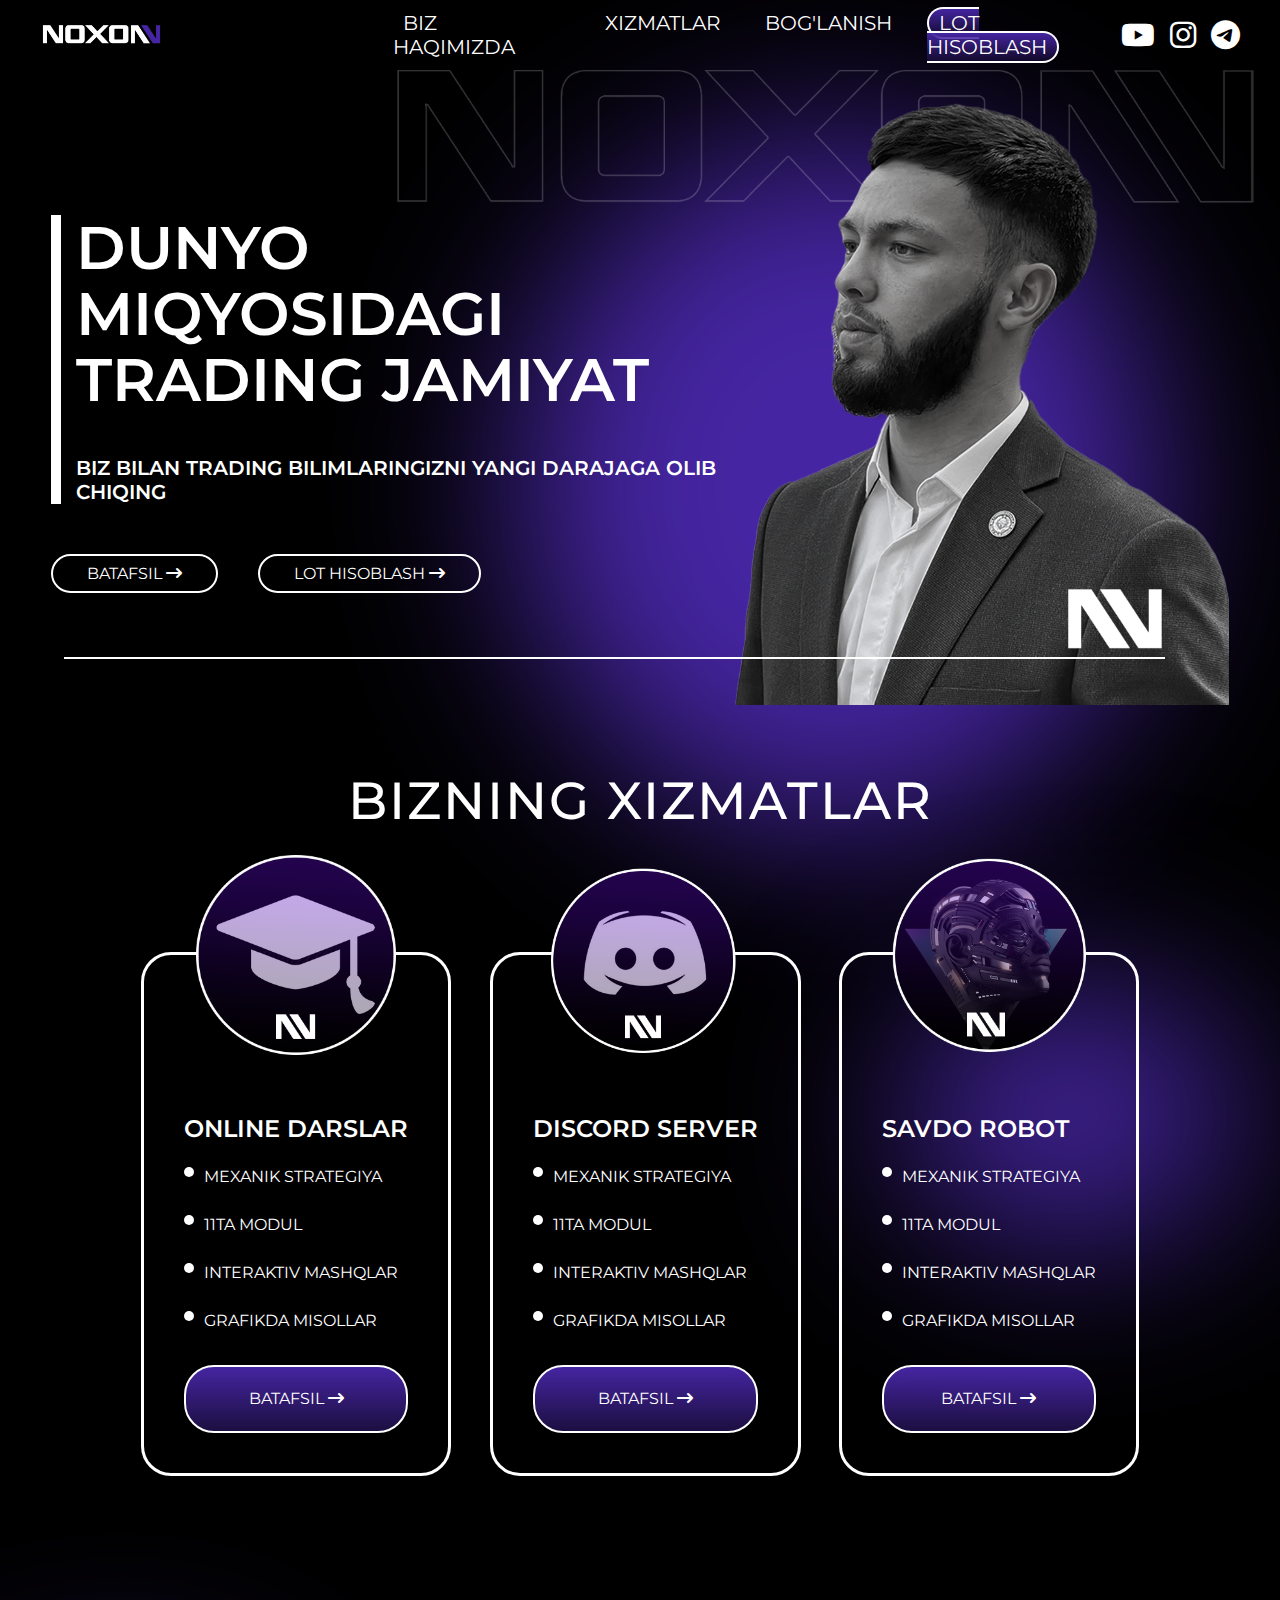
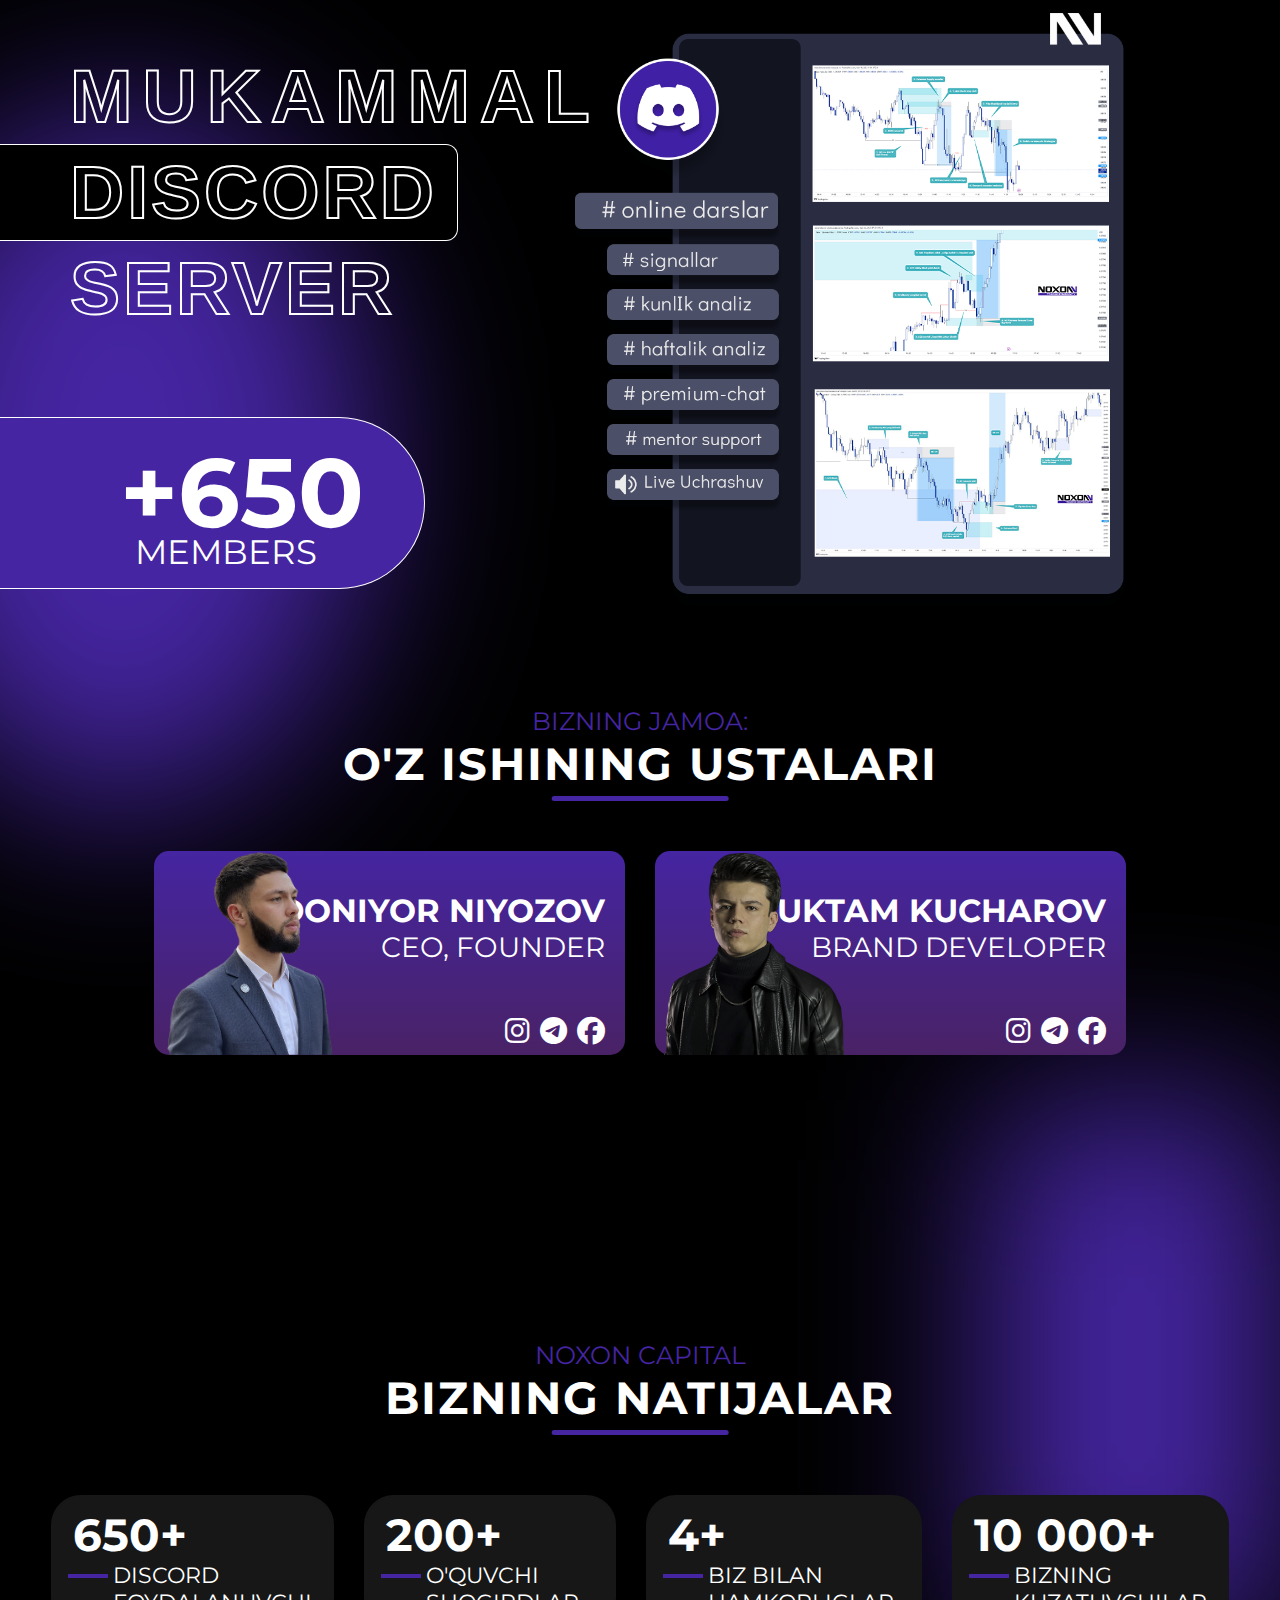
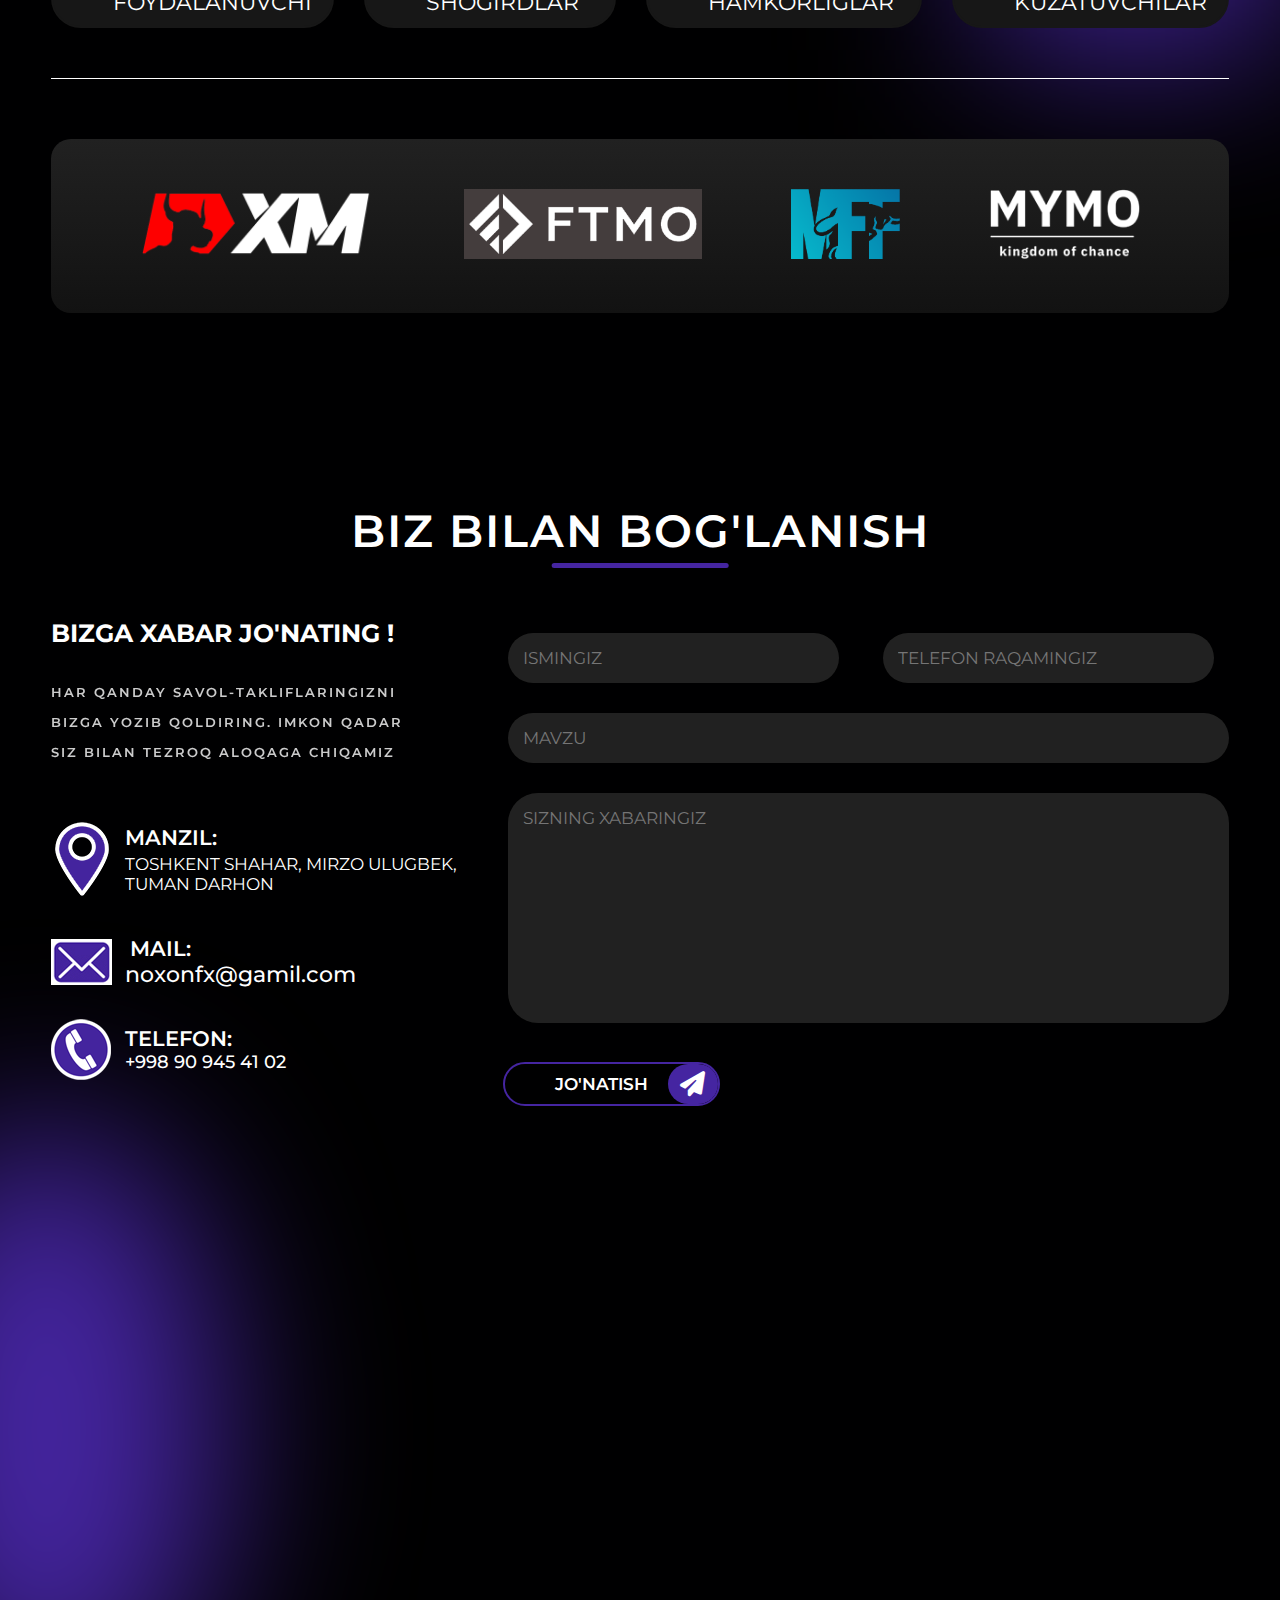
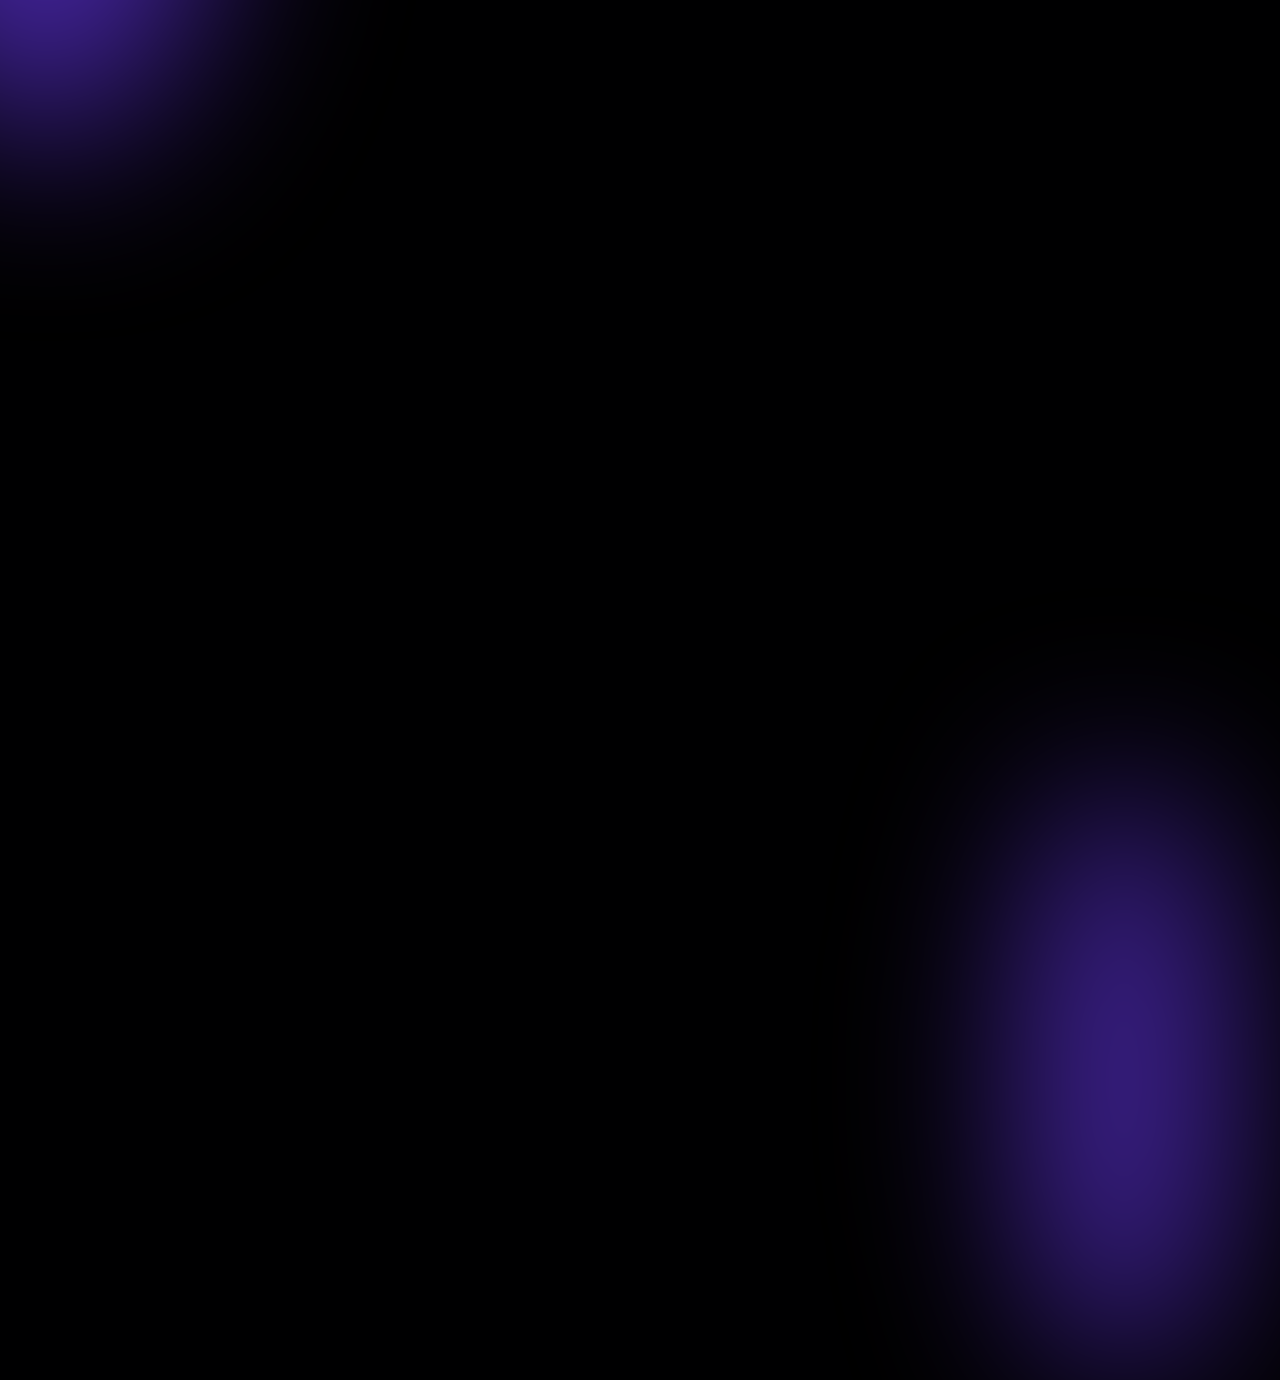
==== index.html @ 0a9064f8 "first commit" ====
<!DOCTYPE html>
<html lang="en">

<head>
   <meta charset="UTF-8">
   <meta http-equiv="X-UA-Compatible" content="IE=edge">
   <meta name="viewport" content="width=device-width, initial-scale=1.0">
   <link rel="stylesheet" href="https://cdnjs.cloudflare.com/ajax/libs/font-awesome/6.4.0/css/all.min.css">
   <title>New project</title>
   <link rel="stylesheet" href="./css/main.min.css">
</head>

<body>

   <div class="shape shape5"></div>
   <div class="shape shape6"></div>
   <div class="shape shape7"></div>
   <div class="shape shape8"></div>
   <div class="shape shape9"></div>
   <div class="shape shape10"></div>

   <header class="header">
      <a href="/pages/more.html" class="header__logo"><img src="image/logo.png" alt="logo" height="70"></a>
      <div class="flex">
         <nav class="header__navbar">
            <ul class="header__navbar-list">
               <li class="header__navbar-item">
                  <a href="./pages/discord-server.html" class="header__navbar-link">biz haqimizda</a>
               </li>
               <li class="header__navbar-item">
                  <a href="./pages/more.html" class="header__navbar-link">xizmatlar</a>
               </li>
               <li class="header__navbar-item">
                  <a href="./pages/online-darslar.html" class="header__navbar-link">bog'lanish</a>
               </li>
               <li class="header__navbar-item">
                  <a href="./pages/savdo-robot.html" class="header__navbar-link">lot hisoblash</a>
               </li>
            </ul>
         </nav>
         <ul class="header__social-list">
            <li class="header__social-item">
               <a href="https://youtube.com/@noxonfx" class="header__social-link"><i
                     class="fa-brands fa-youtube "></i></a>
            </li>
            <li class="header__social-item">
               <a href="https://instagram.com/noxonfx?igshid=MzRlODBiNWFlZA==" class="header__social-link"><i
                     class="fa-brands fa-instagram "></i></a>
            </li>
            <li class="header__social-item">
               <a href="https://t.me/noxonfx_community" class="header__social-link"><i
                     class="fa-brands fa-telegram "></i></a>
            </li>
         </ul>
         <div class="menu-btn">
            <div class="menu-btn__burger"></div>
         </div>
         <div class="fixed-navbar">
            <ul class="header__navbar-list">
               <li class="header__navbar-item">
                  <a href="#" class="header__navbar-link">biz haqimizda</a>
               </li>
               <li class="header__navbar-item">
                  <a href="#" class="header__navbar-link">xizmatlar</a>
               </li>
               <li class="header__navbar-item">
                  <a href="#" class="header__navbar-link">bog'lanish</a>
               </li>
               <li class="header__navbar-item">
                  <a href="#" class="header__navbar-link">lot hisoblash</a>
               </li>
            </ul>
            <ul class="header__social-list">
               <li class="header__social-item">
                  <a href="https://youtube.com/@noxonfx" class="header__social-link"><i
                        class="fa-brands fa-youtube"></i></a>
               </li>
               <li class="header__social-item">
                  <a href="https://instagram.com/noxonfx?igshid=MzRlODBiNWFlZA==" class="header__social-link"><i
                        class="fa-brands fa-instagram"></i></a>
               </li>
               <li class="header__social-item">
                  <a href="https://t.me/noxonfx_community" class="header__social-link"><i
                        class="fa-brands fa-telegram"></i></a>
               </li>
            </ul>
         </div>
      </div>
   </header>

   <section class="home" id="home">
      <div>
         <div class="content  ">
            <h1 class="home-heading">dunyo miqyosidagi trading jamiyat</h1>
            <br>
            <br>
            <p>biz bilan trading bilimlaringizni yangi darajaga olib chiqing</p>
         </div>
         <div class="home__link">
            <a href="pages/more.html">Batafsil <i class="fa-solid fa-arrow-right-long fa-beat"></i></a>
            <a href="pages/savdo-robot.html">Lot hisoblash <i class="fa-solid fa-arrow-right-long fa-beat"></i></a>
         </div>
      </div>
      <img class="home__outline" src="image/opp.png" alt="">
      <img src="image/bro.png" alt="">
      <img class="logo-absolute" src="image/2.png" alt="">
      <div class="line"></div>

   </section>

   <section class="services" id="services">
      <h1 class="services__title">
         bizning xizmatlar
      </h1>
      <ul class="services__list">
         <li class="services__item">
            <img src="image/shlyapa.png" alt="">
            <h2>online darslar</h2>
            <p>mexanik strategiya</p>
            <p>11ta modul</p>
            <p>interaktiv mashqlar</p>
            <p>grafikda misollar</p>
            <div class="services__link"><a href="pages/online-darslar.html">Batafsil <i
                     class="fa-solid fa-arrow-right-long fa-beat"></i></a></div>
         </li>
         <li class="services__item">
            <img src="image/discord.png" alt="">
            <h2>discord server</h2>
            <p>mexanik strategiya</p>
            <p>11ta modul</p>
            <p>interaktiv mashqlar</p>
            <p>grafikda misollar</p>
            <div class="services__link"><a href="pages/discord-server.html">Batafsil <i
                     class="fa-solid fa-arrow-right-long fa-beat"></i></a></div>
         </li>
         <li class="services__item">
            <img src="image/robo.png" alt="">
            <h2>savdo robot</h2>
            <p>mexanik strategiya</p>
            <p>11ta modul</p>
            <p>interaktiv mashqlar</p>
            <p>grafikda misollar</p>
            <div class="services__link"><a href="pages/savdo-robot.html">Batafsil <i
                     class="fa-solid fa-arrow-right-long fa-beat"></i></a></div>
         </li>
      </ul>
   </section>

   <div class="discord">
      <div class="discord__left">
         <h1 class="discord__title outline">
            mukammal
         </h1><br>
         <h1 style="letter-spacing: 3px;" class="discord__title discord__title-bg outline">
            discord
         </h1><br>
         <h1 style="letter-spacing: 3px;" class="discord__title outline">
            server
         </h1><br>
         <br>
         <br>
         <br>
         <br>
         <br>
         <br>
         <div class="discord__members">
            <h1 class="discord__members-title">+650</h1>
            <p>members</p>
         </div>
      </div>
      <div class="discord__right">
         <img src="image/obshi.png" alt="">
      </div>
   </div>

   <section class="team" id="team">
      <p class="price__subtitle team__text">bizning jamoa:</p>
      <h1 class="price__title team__center">o'z ishining ustalari</h1>
      <ul class="team__list">
         <li class="team__item">
            <img src="image/bro2.png" alt="" width="205">
            <h1>doniyor niyozov</h1>
            <h2>ceo, founder</h2>
            <div class="team__item-social" style="margin-bottom: 2px;">
               <a href="#"><i class="fa-brands fa-instagram fa-1x"></i></a>
               <a href="#"><i class="fa-brands fa-telegram fa-1x"></i></a>
               <a href="#"><i class="fa-brands fa-facebook fa-1x"></i></a>
            </div>
         </li>
         <li class="team__item">
            <img src="image/bro3.png" alt="" width="180">
            <h1>uktam kucharov</h1>
            <h2>brand developer</h2>
            <div class="team__item-social" style="margin-bottom: 2px;">
               <a href="#"><i class="fa-brands fa-instagram"></i></a>
               <a href="#"><i class="fa-brands fa-telegram"></i></a>
               <a href="#"><i class="fa-brands fa-facebook"></i></a>
            </div>
         </li>
         </div>
   </section>
   <br>
   <br>
   <br>
   <br>
   <br>
   <br>
   <br>
   <br>
   <br>
   <section class="result " id="result">
      <p class="price__subtitle team__text">noxon capital</p>
      <h1 class="price__title team__center">bizning natijalar</h1>
      <ul class="result__list border-bottom ">
         <li class="result__item">
            <h1>650+</h1>
            <p>discord foydalanuvchi</p>
         </li>
         <li class="result__item">
            <h1>200+</h1>
            <p>o'quvchi shogirdlar</p>
         </li>
         <li class="result__item">
            <h1>4+</h1>
            <p>biz bilan hamkorliglar </p>
         </li>
         <li class="result__item">
            <h1>10 000+</h1>
            <p>bizning kuzatuvchilar</p>
         </li>
      </ul>
      <ul class="hamkor__list ">
         <li class="hamkor__item">
            <img src="../image/XM-BROKER-copy.png" alt="">

         </li>
         <li class="hamkor__item">
            <img style="padding: 5px; background-color: rgb(68, 61, 61);" src="../image/fxm.png" alt="">

         </li>
         <li class="hamkor__item">
            <img src="../image/mt.png" alt="">

         </li>
         <li class="hamkor__item">
            <img src="../image/mym.png" alt="">

         </li>
      </ul>
   </section>
   <br>
   <br>
   <br>
   <br>
   <section class="connect">
      <h1 style="font-size: 45px; font-weight: 600;" class="price__title team__center">biz bilan bog'lanish</h1>
      <div class="connect__wrapper">
         <div>
            <h2>bizga xabar jo'nating !</h2>
            <p>har qanday savol-takliflaringizni bizga yozib qoldiring. imkon qadar siz bilan tezroq aloqaga chiqamiz
            </p>
            <ul class="connect__list">
               <li class="connect__item">
                  <img src="image/location.png" alt="">
                  <div>
                     <h3 style="font-weight: 600;">manzil:</h3>
                     <h4 style="font-size: 17px; font-weight: 400; line-height: 20px; margin-top: 4px;">toshkent shahar,
                        mirzo ulugbek, <br> tuman darhon</h4>
                  </div>
               </li>
               <li class="connect__item">
                  <img src="image/fax.jpg" alt="">
                  <div>
                     <h3 style="font-weight: 600; padding-left: 5px;">mail:</h3>
                     <h4 style="font-size: 22px; text-transform: lowercase;">noxonfx@gamil.com</h4>
                  </div>
               </li>
               <li class="connect__item">
                  <img src="image/fwx.png" alt="">
                  <div>
                     <h3 style="font-weight: 600;">telefon:</h3>
                     <h4 style="font-size: large;">+998 90 945 41 02</h4>
                  </div>
               </li>
            </ul>
         </div>
         <form class="connect__form">
            <input class="name" type="text" placeholder="ismingiz">
            <input class="number" type="number" placeholder="telefon raqamingiz">
            <input class="theme" type="text" placeholder="mavzu">
            <textarea class="message" cols="30" rows="10" placeholder="sizning xabaringiz"></textarea>
            <div class="home__link">
               <button>jo'natish <i class="fa-solid fa-paper-plane"></i></button>
            </div>
         </form>
      </div>
   </section>

   <script src="javascript/app.js"></script>
</body>

</html>
---- css/main.min.css ----
@import"https://fonts.googleapis.com/css2?family=Montserrat:wght@100;200;300;400;500;600;800;900&display=swap";*{font-family:"Montserrat",sans-serif;margin:0;padding:0;-webkit-box-sizing:border-box;box-sizing:border-box;outline:none;border:none;text-decoration:none;text-transform:uppercase;-webkit-transition:all .2s linear;transition:all .2s linear}html{scroll-behavior:smooth}body{background:#000001}ul{list-style:none}section{padding:2rem 4%}@media screen and (max-width: 991px){html{font-size:55%}section{padding:2rem}}@media screen and (max-width: 450px){html{font-size:50%}}.header{display:grid;grid-template-columns:1fr 2.4fr;-webkit-box-align:center;-ms-flex-align:center;align-items:center;-webkit-box-pack:justify;-ms-flex-pack:justify;justify-content:space-between;padding:0 40px}.header__logo{height:70px}.header__navbar-list{display:-webkit-box;display:-ms-flexbox;display:flex;-webkit-column-gap:25px;-moz-column-gap:25px;column-gap:25px}.header__navbar-item:last-child .header__navbar-link{border:2px solid #fff;color:#fff;border-radius:30px;background:-webkit-gradient(linear, left top, left bottom, from(#4525a1), color-stop(transparent), color-stop(transparent), color-stop(transparent), to(transparent));background:linear-gradient(to bottom, #4525a1, transparent, transparent, transparent, transparent);background-size:auto 500%}.header__navbar-item:last-child .header__navbar-link:hover{background-position:right center}.header__navbar-link{color:#fff;font-size:20px;padding:2px 10px}.header__navbar-link:hover{color:#4525a1}.header__social-list{display:-webkit-box;display:-ms-flexbox;display:flex;gap:15px}.header__social-link{color:#fff;font-size:30px}.header__social-link:hover{color:#4525a1}.border-bottom{border-bottom:1px solid #fff}.menu-btn{position:fixed;right:5%;background:rgba(0,0,0,0);border-radius:6px;display:none;-webkit-box-pack:center;-ms-flex-pack:center;justify-content:center;-webkit-box-align:center;-ms-flex-align:center;align-items:center;cursor:pointer;-webkit-transition:all .5s ease-in-out;transition:all .5s ease-in-out;z-index:201;width:50px;height:50px}.menu-btn__burger{width:30px;height:4px;background:#fff;border-radius:5px;-webkit-box-shadow:0 2px 5px rgba(255,101,47,.2);box-shadow:0 2px 5px rgba(255,101,47,.2);-webkit-transition:all .5s ease-in-out;transition:all .5s ease-in-out}.menu-btn__burger::before,.menu-btn__burger::after{content:"";position:absolute;width:30px;height:4px;background:#fff;border-radius:5px;-webkit-box-shadow:0 2px 5px rgba(255,101,47,.2);box-shadow:0 2px 5px rgba(255,101,47,.2);-webkit-transition:all .5s ease-in-out;transition:all .5s ease-in-out}.menu-btn__burger::before{-webkit-transform:translateY(-10px);transform:translateY(-10px)}.menu-btn__burger::after{-webkit-transform:translateY(10px);transform:translateY(10px)}.menu-btn.open .menu-btn__burger{-webkit-transform:translateX(-50px);transform:translateX(-50px);background:rgba(0,0,0,0);-webkit-box-shadow:none;box-shadow:none}.menu-btn.open .menu-btn__burger::before{-webkit-transform:rotate(45deg) translate(35px, -35px);transform:rotate(45deg) translate(35px, -35px)}.menu-btn.open .menu-btn__burger::after{-webkit-transform:rotate(-45deg) translate(35px, 35px);transform:rotate(-45deg) translate(35px, 35px)}.fixed-navbar{position:fixed;left:100%;top:0;width:100%;height:100%;background:rgba(0,0,0,.8470588235);z-index:200;display:none;-webkit-box-align:center;-ms-flex-align:center;align-items:center;-webkit-box-pack:center;-ms-flex-pack:center;justify-content:center;-webkit-box-orient:vertical;-webkit-box-direction:normal;-ms-flex-direction:column;flex-direction:column;gap:20px}.fixed-navbar .header__navbar-list{-webkit-box-orient:vertical;-webkit-box-direction:normal;-ms-flex-direction:column;flex-direction:column;-webkit-box-align:center;-ms-flex-align:center;align-items:center;gap:20px}.left-0{left:0 !important}.left-5{right:85% !important}@media screen and (max-width: 991px){.header{padding:0 20px}.header__navbar,.header__social-list{display:none}.menu-btn{display:-webkit-box;display:-ms-flexbox;display:flex}.fixed-navbar{display:-webkit-box;display:-ms-flexbox;display:flex}.fixed-navbar .header-navbar,.fixed-navbar .header__social-list{display:-webkit-box;display:-ms-flexbox;display:flex}}.container{width:100%;margin-left:auto;margin-right:auto;padding-left:40px;padding-right:40px}@media screen and (max-width: 450px){.container{width:600px}}@media screen and (max-width: 768px){.container{width:700px}}@media screen and (max-width: 991px){.container{width:900px}}@media screen and (max-width: 1100px){.container{width:1100px}}.logo-absolute{position:absolute;width:100px !important;top:75%;right:9%}.line{position:absolute;width:86%;height:2px;top:88%;left:5%;right:5%;background:#fff}@media screen and (max-width: 768px){.logo-absolute{width:100px !important;top:70%}}.flex{display:-webkit-box;display:-ms-flexbox;display:flex;-webkit-box-align:center;-ms-flex-align:center;align-items:center;-webkit-box-pack:justify;-ms-flex-pack:justify;justify-content:space-between;gap:10px}.home{display:-webkit-box;display:-ms-flexbox;display:flex;gap:10px;-webkit-box-align:center;-ms-flex-align:center;align-items:center;position:relative}.home__outline{position:absolute;right:2%;top:0;width:67% !important;z-index:-1}.home__link{margin-top:50px;display:-webkit-box;display:-ms-flexbox;display:flex;gap:40px}.home__link a,.home__link button{padding:8px 34px;border:2px solid #fff;color:#fff;border-radius:30px;background:-webkit-gradient(linear, left top, left bottom, from(transparent), color-stop(transparent), color-stop(transparent), color-stop(#4525a1), color-stop(transparent), to(transparent));background:linear-gradient(to bottom, transparent, transparent, transparent, #4525a1, transparent, transparent);background-size:auto 500%;cursor:pointer}.home__link a:hover,.home__link button:hover{background-color:#4525a1}.home .content{position:relative;margin-left:25px}.home .content h1{font-size:60px;font-weight:600;line-height:1.1;color:#fff}.home .content p{font-size:20px;font-weight:600;color:#fff;margin-top:5px}.home .content::after{content:"";position:absolute;top:0;left:-25px;height:100%;width:10px;background:#fff;border-radius:0}.home__info{display:-webkit-box;display:-ms-flexbox;display:flex;-webkit-box-pack:justify;-ms-flex-pack:justify;justify-content:space-between;margin-top:40px}.home__info-box{width:30%;padding:15px;border:3px solid #4525a1;border-radius:17px}.home__info-box h1{color:#fff;font-size:24px}.home__info-box p{color:#fff;font-size:16px;margin-left:20px;position:relative}.home__info-box p::before{content:"";position:absolute;top:10px;left:-22px;height:2px;width:20px;background:#4525a1}.home>img{width:42%}.home__bg{position:absolute;top:0%;left:34%;right:-10%;height:100%;width:66% !important;z-index:-1}.home__more{height:calc(100vh - 75.8px)}.home__more .content{width:65%;padding-left:18px;margin-top:65px}.home__more .content h1{font-size:58px}.home__more .content p{font-size:32px;line-height:30px}.home__flex{display:grid;grid-template-columns:2fr 1.3fr;width:100%}.home__flex div .content h1{font-size:50px;letter-spacing:3px}.home__flex div .content p{width:70%}.home__flex div .home__info{width:75%}.home__flex div .home__info .home__info-box h1{font-size:30px}.home__flex div .home__info .home__info-box p{font-weight:600}.home__flex img{width:100%}.online_info{display:grid;grid-template-columns:1fr 1.2fr;-webkit-box-align:center;-ms-flex-align:center;align-items:center;gap:150px;width:90%;margin:0 auto}.online_info img{width:65%}.online_info .info__content{padding:30px 15px 60px 15px;width:55%}.online_info .info__content h1{color:#fff}.online_info .info__content h1 span{color:#4525a1}.online_info .info__content h2{color:#fff;font-size:18px;margin-top:15px}.online_info .info__content p{font-size:18px;line-height:1.5;word-spacing:4px;color:rgba(255,255,255,.7176470588)}.home-online{display:grid;grid-template-columns:1.2fr 1fr}.home-online div .content{padding-left:20px}.home-online div .content h1{font-size:52px}.home-online img{width:100%;position:relative;top:9%;right:4.5%;margin-top:-30px}.info-content{display:grid;grid-template-columns:1fr 1fr;-webkit-box-align:center;-ms-flex-align:center;align-items:center;width:90%;margin:0 auto}.info-content .info__content{width:100%;padding:28px 15px 55px 15px}.info-content .info__content h2{color:#fff;margin-top:20px;font-size:18px;font-weight:500}.info-content .info__content p{font-size:20px;line-height:1.5;word-spacing:3px;color:rgba(255,255,255,.4235294118)}.info{display:-webkit-box;display:-ms-flexbox;display:flex;-webkit-box-align:center;-ms-flex-align:center;align-items:center;gap:60px}.info>img{width:35%}.info__content{margin-top:20px;padding:30px;border-radius:12px;border:2px solid #4525a1;background:#121212}.info__content h1{font-size:40px;color:#fff}.info__content h1 span{color:#4525a1}.info__content p{margin-top:20px;font-size:18px;font-weight:500;color:#fff}.price__subtitle{color:#4525a1;font-size:16px;text-align:center}.price .price__center{font-size:50px;padding-bottom:10px;font-weight:normal}.price .price__center::before{content:"";position:absolute;bottom:0px;left:50%;height:3px;width:10%;background:#4525a1;-webkit-transform:translateX(-50%);transform:translateX(-50%);border-radius:0px}.price .price__text{font-size:19px;color:#fff}.price__title{color:#fff;font-size:36px;text-align:center;letter-spacing:5px;position:relative}.price__title::before{content:"";position:absolute;bottom:0px;left:50%;height:5px;width:15%;background:#4525a1;-webkit-transform:translateX(-50%);transform:translateX(-50%);border-radius:10px}.price__list{width:60%;margin:0 auto;display:-webkit-box;display:-ms-flexbox;display:flex;-webkit-box-pack:justify;-ms-flex-pack:justify;justify-content:space-between;-webkit-box-align:center;-ms-flex-align:center;align-items:center;margin-top:80px}.price__item{width:30%;padding:10px 0 30px 0;border:4px solid #fff;background:#fff;border-radius:35px;text-align:center}.price__item:hover{background:#4525a1;color:#fff}.price__item:hover a{color:#181a1a;background:#fff}.price__item h3{font-size:26px}.price__item p{font-size:15px;margin-top:-5px}.price__item h1{font-size:62px;margin-top:20px;margin-bottom:35px}.price__item h4{font-size:12px;font-weight:500}.price__item a{color:#fff;margin-top:10px;display:inline-block;font-weight:700;padding:12px 24px;border-radius:30px;background:#4525a1}.price__item a:hover{-webkit-transform:scale(1.05);transform:scale(1.05)}.shape{position:absolute;width:350px;height:250px;background:#4525a1;border-radius:50%;-webkit-filter:blur(90px);filter:blur(90px);z-index:-10}.shape1{top:0}.shape2{top:100%;right:0}.shape3{top:200%;left:0}.shape4{top:240%;left:50%}.shape5{top:15%;left:40%;width:650px;height:700px}.shape6{top:110%;left:70%}.shape7{top:190%;left:-10%;width:500px;height:700px}.shape8{top:300%;left:77%;width:300px;height:550px;border-radius:0}.shape9{top:480%;left:-10%;width:350px;height:620px}.shape10{top:620%;left:80%;width:200px;height:600px;border:none}.services{color:#fff}.services__title{text-align:center;color:#fff;font-size:52px;letter-spacing:2px;font-weight:500;margin-bottom:20px}.services__list{display:-webkit-box;display:-ms-flexbox;display:flex;-webkit-box-pack:justify;-ms-flex-pack:justify;justify-content:space-between;padding:0px 90px}.services__item{position:relative;border:3px solid #fff;border-radius:30px;padding:150px 40px 40px;margin-top:100px;line-height:48px;margin-bottom:25px}.services__item h2{font-size:24px;font-weight:600}.services__item p{font-size:16px;margin-left:20px;position:relative}.services__item p::before{content:"";position:absolute;left:-20px;top:14px;width:10px;height:10px;border-radius:50%;background:#fff}.services__item>img{position:absolute;top:-100px;left:50%;-webkit-transform:translateX(-50%);transform:translateX(-50%);width:200px}.services__link{margin-top:20px}.services__link a{display:inline-block;width:100%;text-align:center;padding:8px 34px;border:2px solid #fff;color:#fff;border-radius:30px;background:-webkit-gradient(linear, left top, left bottom, from(#4525a1), color-stop(transparent), color-stop(transparent), to(transparent));background:linear-gradient(to bottom, #4525a1, transparent, transparent, transparent);background-size:auto 500%}.services__link a:hover{background-position:center right}.discord{display:-webkit-box;display:-ms-flexbox;display:flex;-webkit-box-pack:justify;-ms-flex-pack:justify;justify-content:space-between;margin-top:80px;-webkit-box-align:center;-ms-flex-align:center;align-items:center}.discord__title{padding:0 20px 0 70px;font-size:75px;font-weight:600;letter-spacing:10px;line-height:95px;display:inline-block;font-family:Verdana,Geneva,Tahoma,sans-serif}.discord__title-bg{background:#000;border:1px solid #fff;border-left:0;border-radius:12px;border-top-left-radius:0;border-bottom-left-radius:0}.discord__members{padding:15px 60px 15px 120px;color:#fff;background:#4525a1;display:inline-block;border-radius:90px;border-top-left-radius:0;border-bottom-left-radius:0;border:1px solid #fff;border-left:0;margin-top:-33px}.discord__members-title{font-size:97px}.discord__members p{font-size:34px;margin-top:-20px;padding-left:15px}.discord__right{margin-left:-50px}.discord__right img{width:80%;height:100%}.team__text{font-size:25px}.team__center{font-size:45px;letter-spacing:2px;padding-bottom:10px}.team{margin-top:50px;color:#fff}.team__list{display:-webkit-box;display:-ms-flexbox;display:flex;-webkit-box-pack:center;-ms-flex-pack:center;justify-content:center;margin-top:50px;gap:30px}.team__item{position:relative;width:40%;border-radius:15px;text-align:right;background:-webkit-gradient(linear, left top, left bottom, from(#4525a1), to(#492266));background:linear-gradient(to bottom, #4525a1, #492266)}.team__item img{position:absolute;bottom:0;left:2%}.team__item h1{font-size:32px;margin:40px 20px 0}.team__item h2{font-size:28px;font-weight:400;margin:0 20px 50px}.team__item-social{display:-webkit-box;display:-ms-flexbox;display:flex;gap:10px;-webkit-box-pack:end;-ms-flex-pack:end;justify-content:flex-end;margin-right:20px}.team__item-social a{color:#fff;font-size:28px;padding-bottom:5px}.result{margin-top:50px}.result__list{display:-webkit-box;display:-ms-flexbox;display:flex;-webkit-box-pack:justify;-ms-flex-pack:justify;justify-content:space-between;gap:30px;color:#fff;margin-top:60px;padding-bottom:50px}.result__item{padding:10px 20px;background:#171717;border-radius:30px;border:2px solid #171717}.result__item h1{font-size:45px}.result__item p{font-size:22px;margin-left:40px;position:relative}.result__item p::before{content:"";position:absolute;left:-45px;top:12px;width:40px;height:4px;background:#4525a1}.result__item:hover{background:rgba(0,0,0,0);border:2px solid #4525a1}.connect{margin-top:50px;color:#fff}.connect__wrapper{display:grid;grid-template-columns:1.2fr 2fr;margin-top:50px}.connect__wrapper>div h2{font-size:25px;font-weight:700}.connect__wrapper>div p{width:80%;font-size:12.5px;letter-spacing:2px;line-height:30px;font-weight:600;opacity:.8;margin-top:30px}.connect__list{margin-top:50px}.connect__item{display:grid;margin-bottom:20px;grid-template-columns:.2fr 1fr;-webkit-box-align:center;-ms-flex-align:center;align-items:center;grid-template-rows:repeat(3, 0.1fr)}.connect__item h3{font-size:21px;font-weight:700}.connect__item h4{font-size:18px;font-weight:500}.connect__form{text-align:justify}.connect__form input,.connect__form textarea{background:#212121;padding:15px;margin:15px;border-radius:30px;resize:none;color:#fff;font-size:17px}.connect__form input:focus,.connect__form textarea:focus{background:rgba(122,122,122,.5529411765);color:#fff}.connect__form .name,.connect__form .number{width:45%}.connect__form .theme,.connect__form .message{width:98%}.connect__form .home__link{margin-top:20px;margin-left:10px}.connect__form .home__link button{border:2px solid #4525a1;position:relative;padding:10px 70px 10px 50px;font-size:17px;font-weight:600}.connect__form .home__link button i{font-size:25px;position:absolute;right:0px;top:0;background:#4525a1;width:50px;height:100%;border-radius:30px;display:-webkit-box;display:-ms-flexbox;display:flex;-webkit-box-pack:center;-ms-flex-pack:center;justify-content:center;-webkit-box-align:center;-ms-flex-align:center;align-items:center}.who{margin-top:10px;display:grid;grid-template-columns:1fr 1.3fr;-webkit-box-align:center;-ms-flex-align:center;align-items:center;gap:20px}.who>img{width:100%}.who__content{color:#fff;margin-top:-70px}.who__content h2{font-size:30px;width:10%;line-height:30px;padding-left:40px;padding-bottom:40px}.who__content .p{text-transform:none;font-size:28px;padding-bottom:30px;font-weight:600;line-height:35px}.who__content .p span{text-transform:none;font-size:25px;line-height:30px;word-spacing:12px;color:rgba(255,255,255,.9176470588)}.who__content::before{content:"";position:absolute;left:50%;height:4px;width:11%;top:117%;left:53%;background:#4525a1;-webkit-transform:translateX(-50%);transform:translateX(-50%);border-radius:0}.who__paragraph{color:#fff;font-weight:400;margin-left:40px;position:relative;line-height:1.5;font-size:31px;text-transform:none}.who__paragraph span{width:100%;text-transform:none}.who__paragraph::before{content:"";position:absolute;left:-30px;top:0;height:100%;width:5px;background:#fff;border-radius:15px}.bro__item{height:300px;width:100%;border:2px solid #fff;border-radius:15px;display:-webkit-box;display:-ms-flexbox;display:flex;position:relative;margin-top:150px;padding:20px}.bro__item img{position:absolute;height:120%;bottom:0}.bro__item p{width:100%;color:#fff;margin-left:330px;font-size:22px;line-height:1.3;word-spacing:10px;letter-spacing:1.5px;margin-top:25px;font-weight:500;text-transform:none}.bro__item p span{text-transform:none;width:100%}.bro__item h4{color:#fff;font-size:24px;position:absolute;left:2%;bottom:-28%;font-weight:400;bottom:-23%}.bro__item h4 span{font-weight:700;font-size:28px}.bro__item:last-child p{margin-left:0;margin-right:330px}.bro__item:last-child img{right:2%}.bro__item:last-child h4{left:73%}.bro__item:last-child h4 span{font-size:30px}.community{margin-bottom:60px}.community__list{display:grid;grid-template-columns:1fr 1fr 1fr}.community__list:nth-child(1){background-image:url("../image/footo-2.png");background-position:center;background-repeat:no-repeat;background-size:cover;width:100%;z-index:8}.community .community__p{color:#fff;line-height:30px;font-size:16px;word-spacing:4px;letter-spacing:3px;width:100%;font-weight:600;margin:0 auto}.community__item{width:33%;position:relative;left:-15%}.community__item h1{position:relative;right:-88%;font-size:20px;font-weight:600;line-height:25px;color:#fff}.community__item img{position:relative;width:100%;left:45%;right:5%;top:51%}.community__item p{line-height:23px;word-spacing:4px;width:52%;color:#fff;margin-left:356px;margin-top:10px;position:relative;padding-left:5px;font-size:15px}.community__item p::before{content:"";position:absolute;left:-4%;top:0;height:100%;width:3px;background:#4525a1}.hamkor{margin-top:60px}.hamkor__list{margin-top:60px;display:-webkit-box;display:-ms-flexbox;display:flex;-webkit-box-pack:space-evenly;-ms-flex-pack:space-evenly;justify-content:space-evenly;padding:50px 0;border-radius:20px;background:-webkit-gradient(linear, left bottom, left top, from(#121212), to(#212121));background:linear-gradient(to top, #121212, #212121)}.hamkor__item img{height:70px}@media screen and (max-width: 991px){.home{-webkit-box-orient:vertical;-webkit-box-direction:normal;-ms-flex-direction:column;flex-direction:column}.home>img{width:60%}.home__link a{font-size:16px;padding:6px 18px}.home__outline{display:none}.home__bg{position:absolute;right:0%;top:0%;height:100%;left:0;width:100% !important;z-index:-1}.home__more{height:calc(100vh - 70.8px)}.home__more .content{width:90%;margin-top:50px}.info{-webkit-box-orient:vertical;-webkit-box-direction:reverse;-ms-flex-direction:column-reverse;flex-direction:column-reverse;-webkit-box-align:center;-ms-flex-align:center;align-items:center}.info>img{width:70%}.price__title::before{width:50%}.price__list{display:-webkit-box;display:-ms-flexbox;display:flex;-webkit-box-orient:vertical;-webkit-box-direction:normal;-ms-flex-direction:column;flex-direction:column;gap:30px}.price__item{width:90%}.price__item a{font-size:14px}.shape{width:250px;height:250px}.services__list{-ms-flex-wrap:wrap;flex-wrap:wrap;-webkit-box-pack:center;-ms-flex-pack:center;justify-content:center}.services__link a{font-size:15px}.discord{-webkit-box-orient:vertical;-webkit-box-direction:normal;-ms-flex-direction:column;flex-direction:column}.discord__title{font-size:50px}.discord__right{text-align:center}.discord__right img{width:80%;margin-top:40px}.discord__members{padding:20px 40px 20px 100px}.discord__members-title{font-size:30px}.team__list{-webkit-box-orient:vertical;-webkit-box-direction:normal;-ms-flex-direction:column;flex-direction:column}.team__item{width:100%}.result__list{-webkit-box-orient:vertical;-webkit-box-direction:normal;-ms-flex-direction:column;flex-direction:column}.connect__wrapper{grid-template-columns:1fr}.connect__form input,.connect__form textarea{width:100% !important;padding:10px;margin:10px 0px}.connect__form .home__link{margin-top:20px;margin-left:10px}.connect__form .home__link a{border:2px solid #4525a1;position:relative;padding-right:60px}.connect__form .home__link a i{position:absolute;right:0px;top:0;background:#4525a1;width:40px;height:100%;border-radius:30px;display:-webkit-box;display:-ms-flexbox;display:flex;-webkit-box-pack:center;-ms-flex-pack:center;justify-content:center;-webkit-box-align:center;-ms-flex-align:center;align-items:center}.who{-webkit-box-orient:vertical;-webkit-box-direction:normal;-ms-flex-direction:column;flex-direction:column}.who>img{width:100%}.who__content h2{font-size:23px}.who__content p{font-size:15px}.who__paragraph{font-size:15px}.bro__item{height:650px}.bro__item img{position:absolute;height:auto;width:90%;bottom:0}.bro__item p{color:#fff;margin-left:0px;font-size:15px}.bro__item h4{left:10%;bottom:-12%}.bro__item:last-child p{margin-left:0;margin-right:0px}.bro__item:last-child img{right:5%}.bro__item:last-child h4{left:10%}.community{margin-top:70px}.community__list{-webkit-box-orient:vertical;-webkit-box-direction:normal;-ms-flex-direction:column;flex-direction:column;gap:90px}.community__item{width:95%;padding:0}.community__item h1{font-size:21px;margin-top:10px;margin-right:10px}.community__item p{margin-left:130px;margin-top:20px;position:relative;font-size:15px}.hamkor__list{-webkit-box-orient:vertical;-webkit-box-direction:normal;-ms-flex-direction:column;flex-direction:column;-webkit-box-align:center;-ms-flex-align:center;align-items:center;gap:40px}}@media screen and (max-width: 768px){.home .content h1{font-size:34px}.home .content p{font-size:16px}.home__info{-webkit-box-orient:vertical;-webkit-box-direction:normal;-ms-flex-direction:column;flex-direction:column;gap:20px}.home__info-box{width:100%}.home>img{width:100%}.home__link a{font-size:13px}.info>img{width:100%}.shape{width:100px;height:100px}.services__list{padding:20px}.services__link a{font-size:13 px}.discord__title{font-size:30px}.team__item img{width:150px}.team__item h1{font-size:20px;margin:10px 20px}.team__item h2{font-size:16px;margin:0px 20px 20px}.team__item-social a{font-size:16px}.result__list{grid-template-columns:1fr}}.outline{color:#fff;text-shadow:-1px -1px 0 #fff,1px -1px 0 #fff,-1px 1px 0 #fff,1px 1px 0 #fff}@supports(text-stroke: 2px white) or (-webkit-text-stroke: 2px white){.outline{color:rgba(0,0,0,0);-webkit-text-stroke:2px #fff;-webkit-text-stroke:2px #fff;text-shadow:none}}/*# sourceMappingURL=main.min.css.map */
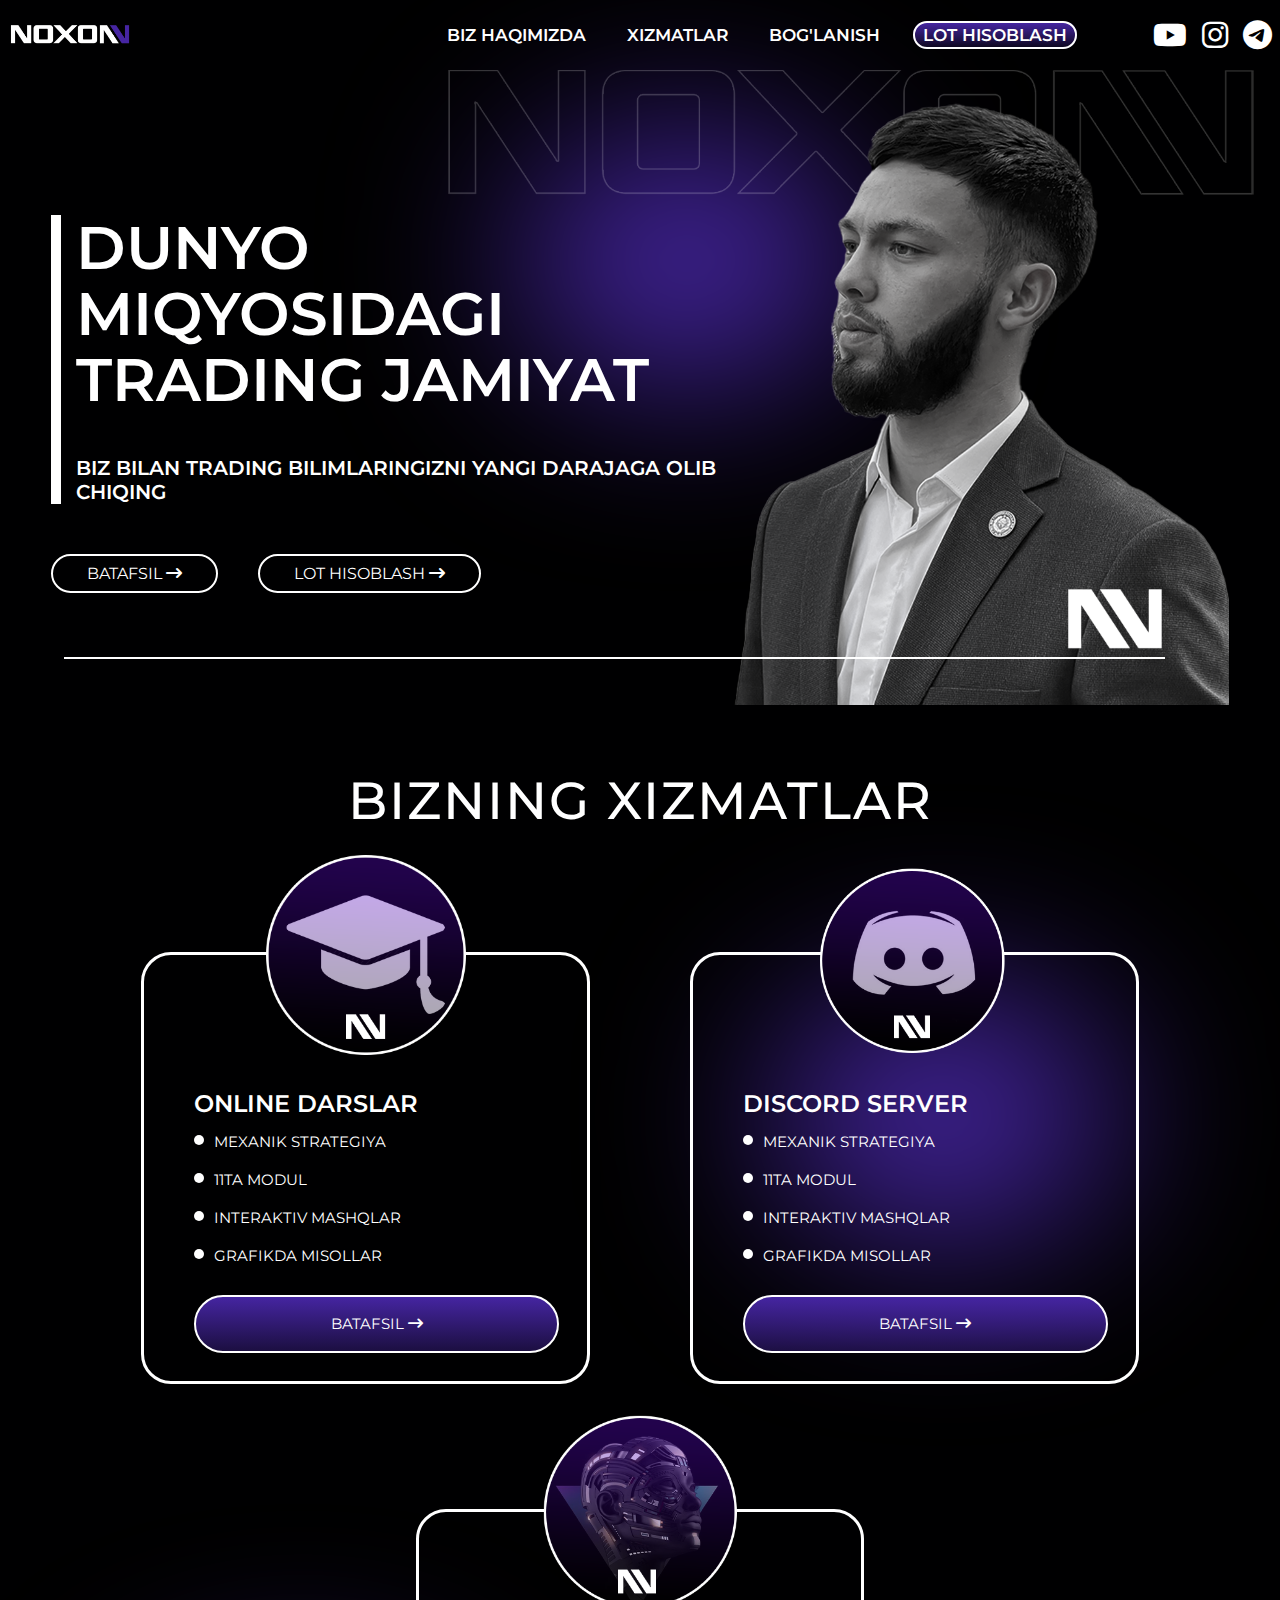
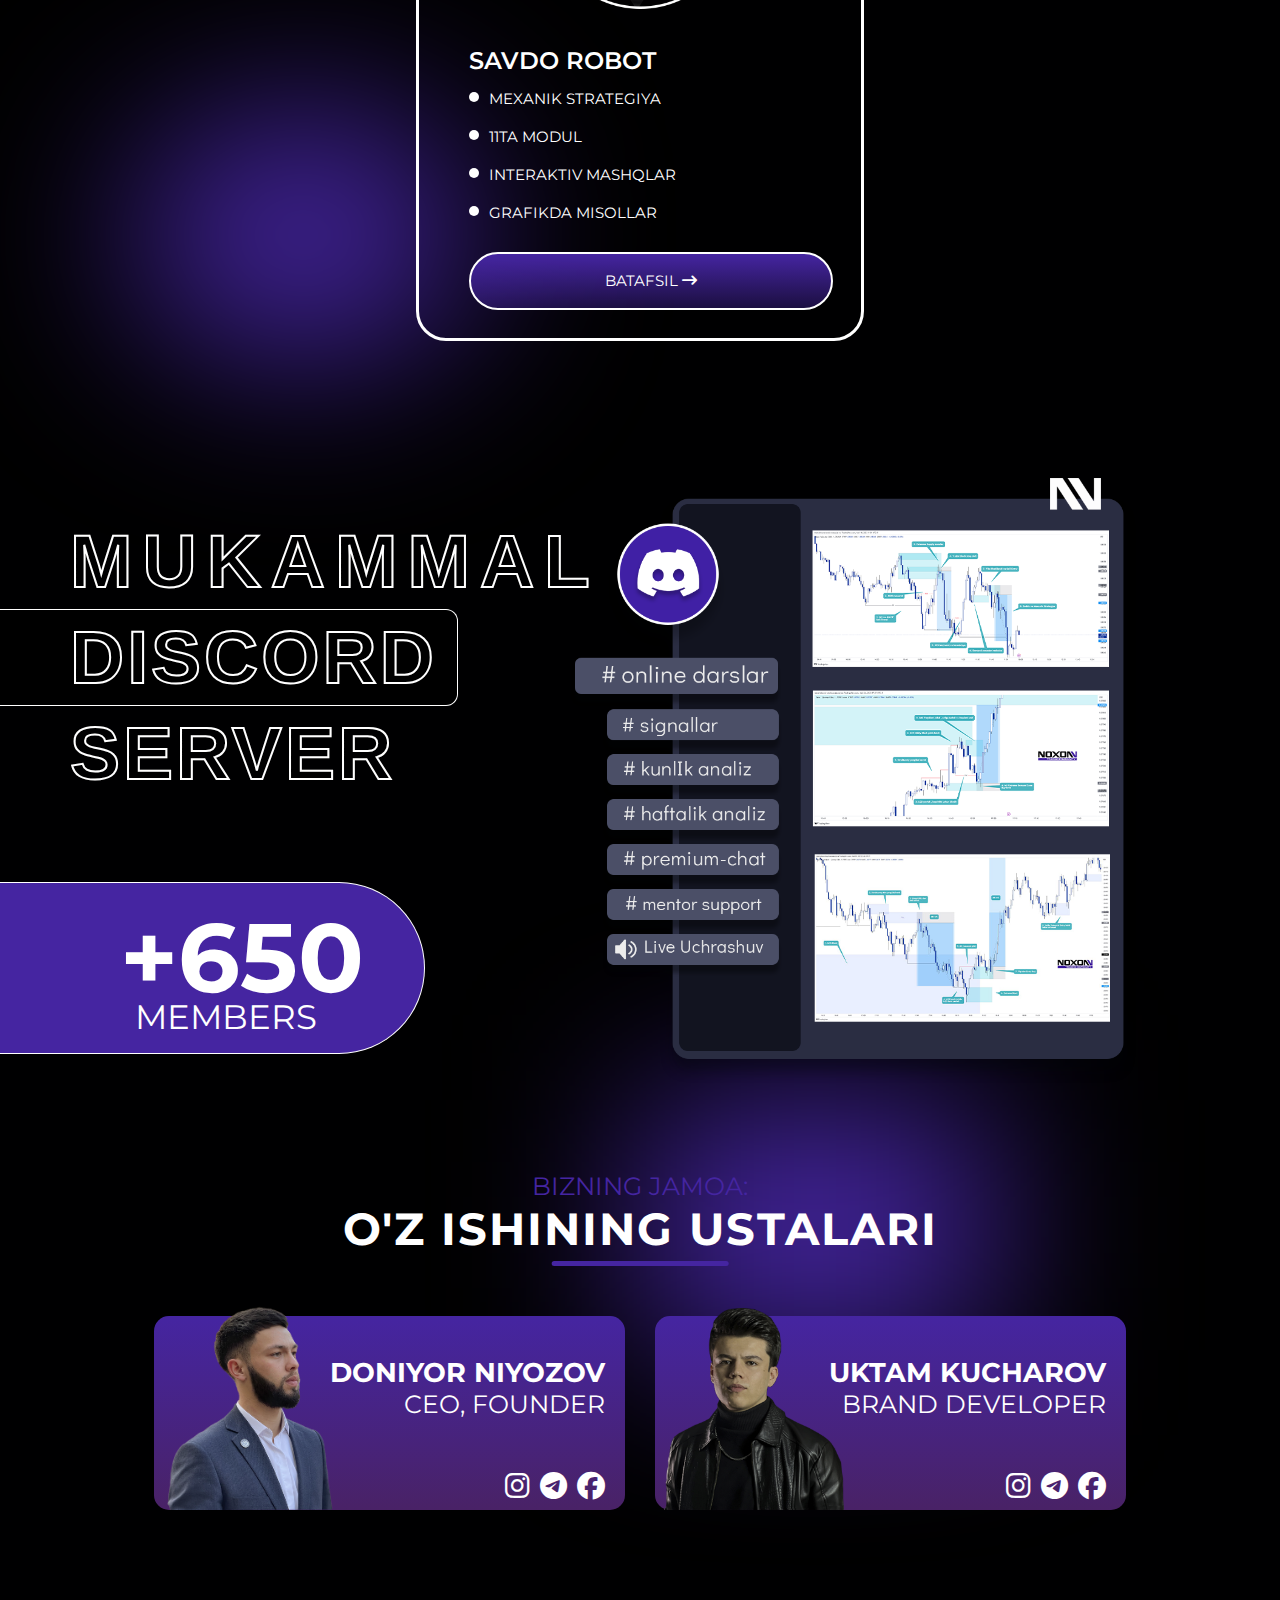
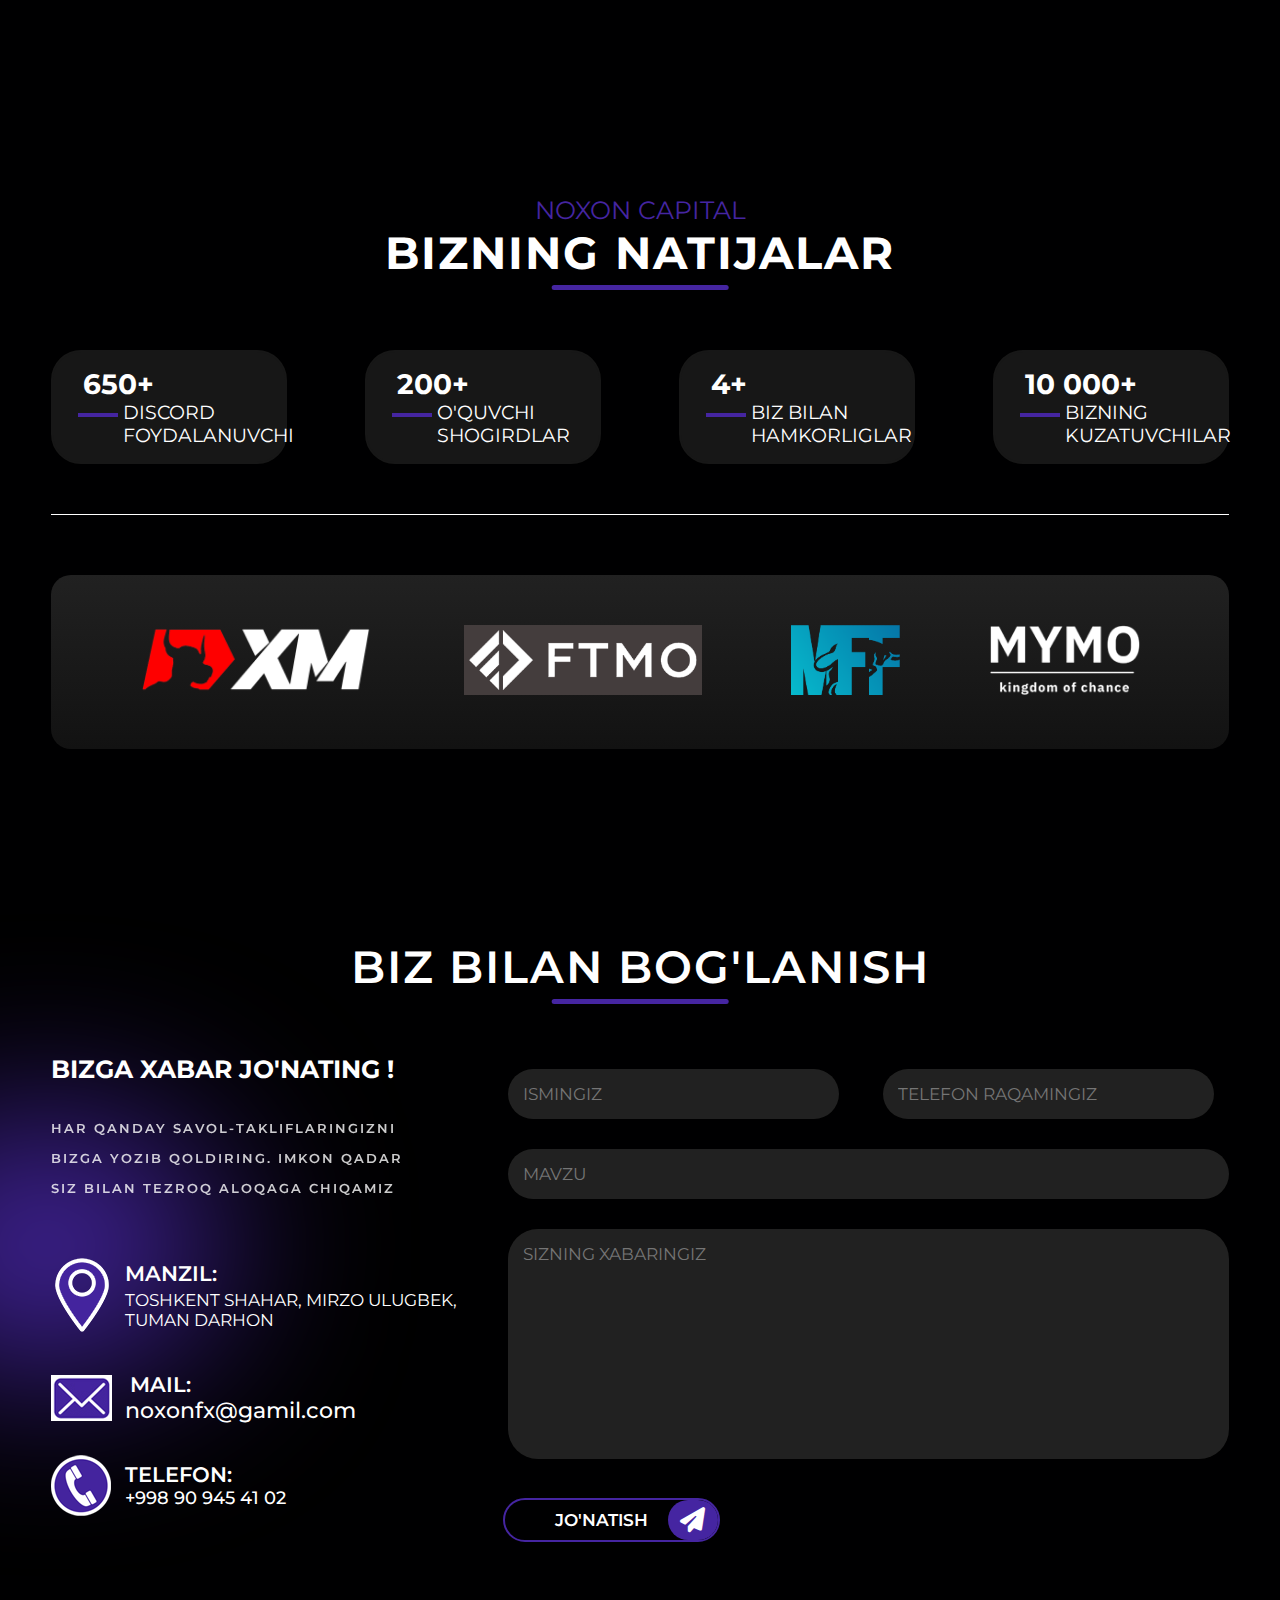
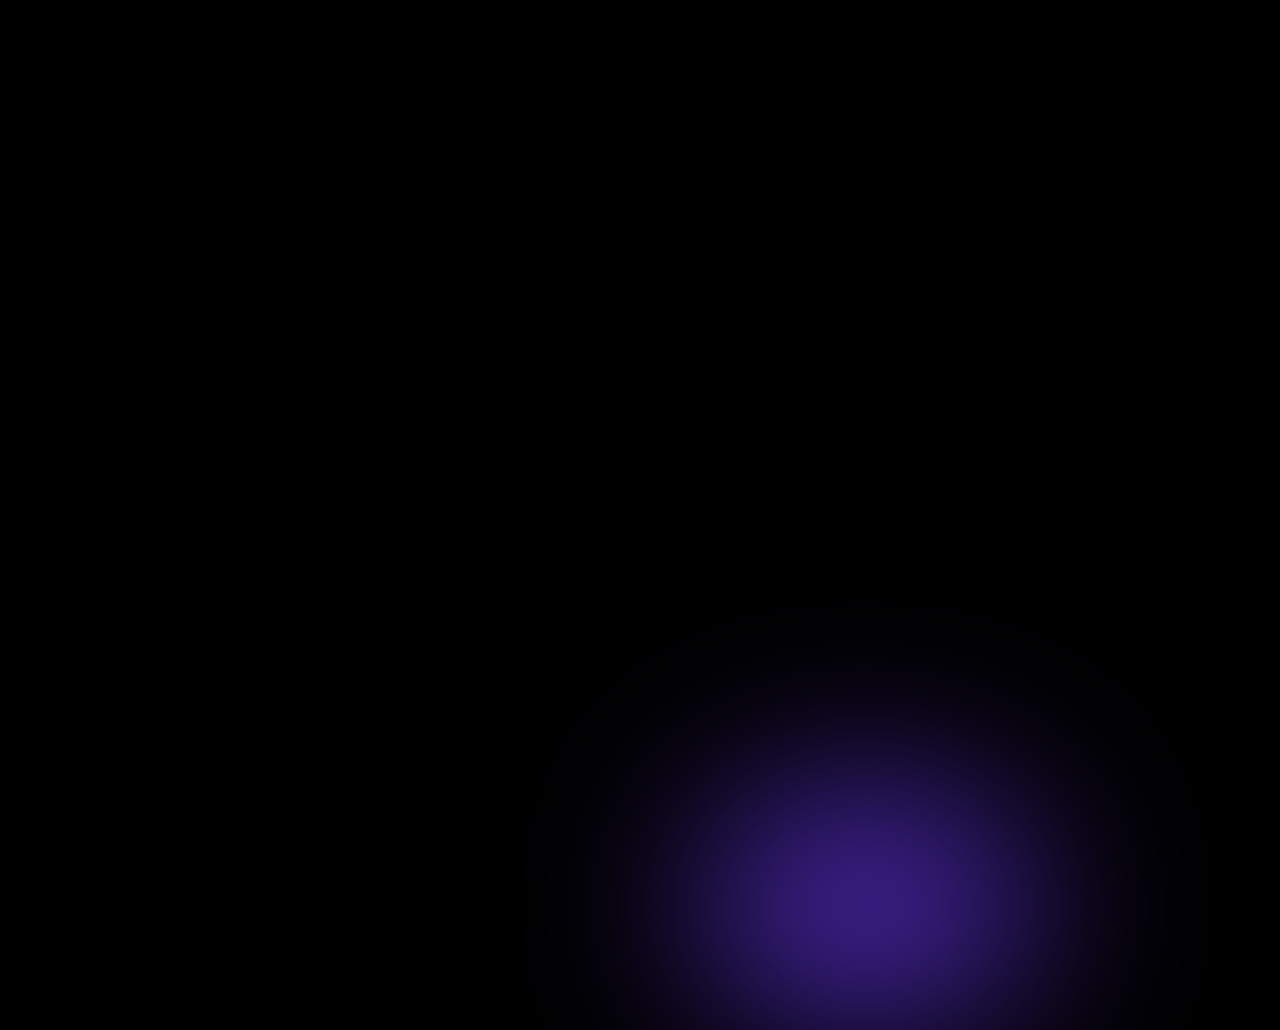
==== commit 9e8bdc63: "uhhh" ====
--- a/index.html
+++ b/index.html
@@ -120,8 +120,7 @@
             <p>11ta modul</p>
             <p>interaktiv mashqlar</p>
             <p>grafikda misollar</p>
-            <div class="services__link"><a href="pages/online-darslar.html">Batafsil <i
-                     class="fa-solid fa-arrow-right-long fa-beat"></i></a></div>
+            <div class="services__link"><a href="pages/online-darslar.html">Batafsil <i class="fa-solid fa-arrow-right-long fa-beat"></i></a></div>
          </li>
          <li class="services__item">
             <img src="image/discord.png" alt="">
@@ -130,8 +129,7 @@
             <p>11ta modul</p>
             <p>interaktiv mashqlar</p>
             <p>grafikda misollar</p>
-            <div class="services__link"><a href="pages/discord-server.html">Batafsil <i
-                     class="fa-solid fa-arrow-right-long fa-beat"></i></a></div>
+            <div class="services__link"><a href="pages/discord-server.html">Batafsil <i class="fa-solid fa-arrow-right-long fa-beat"></i></a></div>
          </li>
          <li class="services__item">
             <img src="image/robo.png" alt="">
@@ -140,12 +138,10 @@
             <p>11ta modul</p>
             <p>interaktiv mashqlar</p>
             <p>grafikda misollar</p>
-            <div class="services__link"><a href="pages/savdo-robot.html">Batafsil <i
-                     class="fa-solid fa-arrow-right-long fa-beat"></i></a></div>
+            <div class="services__link"><a href="pages/savdo-robot.html">Batafsil <i class="fa-solid fa-arrow-right-long fa-beat"></i></a></div>
          </li>
       </ul>
    </section>
-
    <div class="discord">
       <div class="discord__left">
          <h1 class="discord__title outline">
--- a/css/main.min.css
+++ b/css/main.min.css
@@ -1 +1 @@
-@import"https://fonts.googleapis.com/css2?family=Montserrat:wght@100;200;300;400;500;600;800;900&display=swap";*{font-family:"Montserrat",sans-serif;margin:0;padding:0;-webkit-box-sizing:border-box;box-sizing:border-box;outline:none;border:none;text-decoration:none;text-transform:uppercase;-webkit-transition:all .2s linear;transition:all .2s linear}html{scroll-behavior:smooth}body{background:#000001}ul{list-style:none}section{padding:2rem 4%}@media screen and (max-width: 991px){html{font-size:55%}section{padding:2rem}}@media screen and (max-width: 450px){html{font-size:50%}}.header{display:grid;grid-template-columns:1fr 2.4fr;-webkit-box-align:center;-ms-flex-align:center;align-items:center;-webkit-box-pack:justify;-ms-flex-pack:justify;justify-content:space-between;padding:0 40px}.header__logo{height:70px}.header__navbar-list{display:-webkit-box;display:-ms-flexbox;display:flex;-webkit-column-gap:25px;-moz-column-gap:25px;column-gap:25px}.header__navbar-item:last-child .header__navbar-link{border:2px solid #fff;color:#fff;border-radius:30px;background:-webkit-gradient(linear, left top, left bottom, from(#4525a1), color-stop(transparent), color-stop(transparent), color-stop(transparent), to(transparent));background:linear-gradient(to bottom, #4525a1, transparent, transparent, transparent, transparent);background-size:auto 500%}.header__navbar-item:last-child .header__navbar-link:hover{background-position:right center}.header__navbar-link{color:#fff;font-size:20px;padding:2px 10px}.header__navbar-link:hover{color:#4525a1}.header__social-list{display:-webkit-box;display:-ms-flexbox;display:flex;gap:15px}.header__social-link{color:#fff;font-size:30px}.header__social-link:hover{color:#4525a1}.border-bottom{border-bottom:1px solid #fff}.menu-btn{position:fixed;right:5%;background:rgba(0,0,0,0);border-radius:6px;display:none;-webkit-box-pack:center;-ms-flex-pack:center;justify-content:center;-webkit-box-align:center;-ms-flex-align:center;align-items:center;cursor:pointer;-webkit-transition:all .5s ease-in-out;transition:all .5s ease-in-out;z-index:201;width:50px;height:50px}.menu-btn__burger{width:30px;height:4px;background:#fff;border-radius:5px;-webkit-box-shadow:0 2px 5px rgba(255,101,47,.2);box-shadow:0 2px 5px rgba(255,101,47,.2);-webkit-transition:all .5s ease-in-out;transition:all .5s ease-in-out}.menu-btn__burger::before,.menu-btn__burger::after{content:"";position:absolute;width:30px;height:4px;background:#fff;border-radius:5px;-webkit-box-shadow:0 2px 5px rgba(255,101,47,.2);box-shadow:0 2px 5px rgba(255,101,47,.2);-webkit-transition:all .5s ease-in-out;transition:all .5s ease-in-out}.menu-btn__burger::before{-webkit-transform:translateY(-10px);transform:translateY(-10px)}.menu-btn__burger::after{-webkit-transform:translateY(10px);transform:translateY(10px)}.menu-btn.open .menu-btn__burger{-webkit-transform:translateX(-50px);transform:translateX(-50px);background:rgba(0,0,0,0);-webkit-box-shadow:none;box-shadow:none}.menu-btn.open .menu-btn__burger::before{-webkit-transform:rotate(45deg) translate(35px, -35px);transform:rotate(45deg) translate(35px, -35px)}.menu-btn.open .menu-btn__burger::after{-webkit-transform:rotate(-45deg) translate(35px, 35px);transform:rotate(-45deg) translate(35px, 35px)}.fixed-navbar{position:fixed;left:100%;top:0;width:100%;height:100%;background:rgba(0,0,0,.8470588235);z-index:200;display:none;-webkit-box-align:center;-ms-flex-align:center;align-items:center;-webkit-box-pack:center;-ms-flex-pack:center;justify-content:center;-webkit-box-orient:vertical;-webkit-box-direction:normal;-ms-flex-direction:column;flex-direction:column;gap:20px}.fixed-navbar .header__navbar-list{-webkit-box-orient:vertical;-webkit-box-direction:normal;-ms-flex-direction:column;flex-direction:column;-webkit-box-align:center;-ms-flex-align:center;align-items:center;gap:20px}.left-0{left:0 !important}.left-5{right:85% !important}@media screen and (max-width: 991px){.header{padding:0 20px}.header__navbar,.header__social-list{display:none}.menu-btn{display:-webkit-box;display:-ms-flexbox;display:flex}.fixed-navbar{display:-webkit-box;display:-ms-flexbox;display:flex}.fixed-navbar .header-navbar,.fixed-navbar .header__social-list{display:-webkit-box;display:-ms-flexbox;display:flex}}.container{width:100%;margin-left:auto;margin-right:auto;padding-left:40px;padding-right:40px}@media screen and (max-width: 450px){.container{width:600px}}@media screen and (max-width: 768px){.container{width:700px}}@media screen and (max-width: 991px){.container{width:900px}}@media screen and (max-width: 1100px){.container{width:1100px}}.logo-absolute{position:absolute;width:100px !important;top:75%;right:9%}.line{position:absolute;width:86%;height:2px;top:88%;left:5%;right:5%;background:#fff}@media screen and (max-width: 768px){.logo-absolute{width:100px !important;top:70%}}.flex{display:-webkit-box;display:-ms-flexbox;display:flex;-webkit-box-align:center;-ms-flex-align:center;align-items:center;-webkit-box-pack:justify;-ms-flex-pack:justify;justify-content:space-between;gap:10px}.home{display:-webkit-box;display:-ms-flexbox;display:flex;gap:10px;-webkit-box-align:center;-ms-flex-align:center;align-items:center;position:relative}.home__outline{position:absolute;right:2%;top:0;width:67% !important;z-index:-1}.home__link{margin-top:50px;display:-webkit-box;display:-ms-flexbox;display:flex;gap:40px}.home__link a,.home__link button{padding:8px 34px;border:2px solid #fff;color:#fff;border-radius:30px;background:-webkit-gradient(linear, left top, left bottom, from(transparent), color-stop(transparent), color-stop(transparent), color-stop(#4525a1), color-stop(transparent), to(transparent));background:linear-gradient(to bottom, transparent, transparent, transparent, #4525a1, transparent, transparent);background-size:auto 500%;cursor:pointer}.home__link a:hover,.home__link button:hover{background-color:#4525a1}.home .content{position:relative;margin-left:25px}.home .content h1{font-size:60px;font-weight:600;line-height:1.1;color:#fff}.home .content p{font-size:20px;font-weight:600;color:#fff;margin-top:5px}.home .content::after{content:"";position:absolute;top:0;left:-25px;height:100%;width:10px;background:#fff;border-radius:0}.home__info{display:-webkit-box;display:-ms-flexbox;display:flex;-webkit-box-pack:justify;-ms-flex-pack:justify;justify-content:space-between;margin-top:40px}.home__info-box{width:30%;padding:15px;border:3px solid #4525a1;border-radius:17px}.home__info-box h1{color:#fff;font-size:24px}.home__info-box p{color:#fff;font-size:16px;margin-left:20px;position:relative}.home__info-box p::before{content:"";position:absolute;top:10px;left:-22px;height:2px;width:20px;background:#4525a1}.home>img{width:42%}.home__bg{position:absolute;top:0%;left:34%;right:-10%;height:100%;width:66% !important;z-index:-1}.home__more{height:calc(100vh - 75.8px)}.home__more .content{width:65%;padding-left:18px;margin-top:65px}.home__more .content h1{font-size:58px}.home__more .content p{font-size:32px;line-height:30px}.home__flex{display:grid;grid-template-columns:2fr 1.3fr;width:100%}.home__flex div .content h1{font-size:50px;letter-spacing:3px}.home__flex div .content p{width:70%}.home__flex div .home__info{width:75%}.home__flex div .home__info .home__info-box h1{font-size:30px}.home__flex div .home__info .home__info-box p{font-weight:600}.home__flex img{width:100%}.online_info{display:grid;grid-template-columns:1fr 1.2fr;-webkit-box-align:center;-ms-flex-align:center;align-items:center;gap:150px;width:90%;margin:0 auto}.online_info img{width:65%}.online_info .info__content{padding:30px 15px 60px 15px;width:55%}.online_info .info__content h1{color:#fff}.online_info .info__content h1 span{color:#4525a1}.online_info .info__content h2{color:#fff;font-size:18px;margin-top:15px}.online_info .info__content p{font-size:18px;line-height:1.5;word-spacing:4px;color:rgba(255,255,255,.7176470588)}.home-online{display:grid;grid-template-columns:1.2fr 1fr}.home-online div .content{padding-left:20px}.home-online div .content h1{font-size:52px}.home-online img{width:100%;position:relative;top:9%;right:4.5%;margin-top:-30px}.info-content{display:grid;grid-template-columns:1fr 1fr;-webkit-box-align:center;-ms-flex-align:center;align-items:center;width:90%;margin:0 auto}.info-content .info__content{width:100%;padding:28px 15px 55px 15px}.info-content .info__content h2{color:#fff;margin-top:20px;font-size:18px;font-weight:500}.info-content .info__content p{font-size:20px;line-height:1.5;word-spacing:3px;color:rgba(255,255,255,.4235294118)}.info{display:-webkit-box;display:-ms-flexbox;display:flex;-webkit-box-align:center;-ms-flex-align:center;align-items:center;gap:60px}.info>img{width:35%}.info__content{margin-top:20px;padding:30px;border-radius:12px;border:2px solid #4525a1;background:#121212}.info__content h1{font-size:40px;color:#fff}.info__content h1 span{color:#4525a1}.info__content p{margin-top:20px;font-size:18px;font-weight:500;color:#fff}.price__subtitle{color:#4525a1;font-size:16px;text-align:center}.price .price__center{font-size:50px;padding-bottom:10px;font-weight:normal}.price .price__center::before{content:"";position:absolute;bottom:0px;left:50%;height:3px;width:10%;background:#4525a1;-webkit-transform:translateX(-50%);transform:translateX(-50%);border-radius:0px}.price .price__text{font-size:19px;color:#fff}.price__title{color:#fff;font-size:36px;text-align:center;letter-spacing:5px;position:relative}.price__title::before{content:"";position:absolute;bottom:0px;left:50%;height:5px;width:15%;background:#4525a1;-webkit-transform:translateX(-50%);transform:translateX(-50%);border-radius:10px}.price__list{width:60%;margin:0 auto;display:-webkit-box;display:-ms-flexbox;display:flex;-webkit-box-pack:justify;-ms-flex-pack:justify;justify-content:space-between;-webkit-box-align:center;-ms-flex-align:center;align-items:center;margin-top:80px}.price__item{width:30%;padding:10px 0 30px 0;border:4px solid #fff;background:#fff;border-radius:35px;text-align:center}.price__item:hover{background:#4525a1;color:#fff}.price__item:hover a{color:#181a1a;background:#fff}.price__item h3{font-size:26px}.price__item p{font-size:15px;margin-top:-5px}.price__item h1{font-size:62px;margin-top:20px;margin-bottom:35px}.price__item h4{font-size:12px;font-weight:500}.price__item a{color:#fff;margin-top:10px;display:inline-block;font-weight:700;padding:12px 24px;border-radius:30px;background:#4525a1}.price__item a:hover{-webkit-transform:scale(1.05);transform:scale(1.05)}.shape{position:absolute;width:350px;height:250px;background:#4525a1;border-radius:50%;-webkit-filter:blur(90px);filter:blur(90px);z-index:-10}.shape1{top:0}.shape2{top:100%;right:0}.shape3{top:200%;left:0}.shape4{top:240%;left:50%}.shape5{top:15%;left:40%;width:650px;height:700px}.shape6{top:110%;left:70%}.shape7{top:190%;left:-10%;width:500px;height:700px}.shape8{top:300%;left:77%;width:300px;height:550px;border-radius:0}.shape9{top:480%;left:-10%;width:350px;height:620px}.shape10{top:620%;left:80%;width:200px;height:600px;border:none}.services{color:#fff}.services__title{text-align:center;color:#fff;font-size:52px;letter-spacing:2px;font-weight:500;margin-bottom:20px}.services__list{display:-webkit-box;display:-ms-flexbox;display:flex;-webkit-box-pack:justify;-ms-flex-pack:justify;justify-content:space-between;padding:0px 90px}.services__item{position:relative;border:3px solid #fff;border-radius:30px;padding:150px 40px 40px;margin-top:100px;line-height:48px;margin-bottom:25px}.services__item h2{font-size:24px;font-weight:600}.services__item p{font-size:16px;margin-left:20px;position:relative}.services__item p::before{content:"";position:absolute;left:-20px;top:14px;width:10px;height:10px;border-radius:50%;background:#fff}.services__item>img{position:absolute;top:-100px;left:50%;-webkit-transform:translateX(-50%);transform:translateX(-50%);width:200px}.services__link{margin-top:20px}.services__link a{display:inline-block;width:100%;text-align:center;padding:8px 34px;border:2px solid #fff;color:#fff;border-radius:30px;background:-webkit-gradient(linear, left top, left bottom, from(#4525a1), color-stop(transparent), color-stop(transparent), to(transparent));background:linear-gradient(to bottom, #4525a1, transparent, transparent, transparent);background-size:auto 500%}.services__link a:hover{background-position:center right}.discord{display:-webkit-box;display:-ms-flexbox;display:flex;-webkit-box-pack:justify;-ms-flex-pack:justify;justify-content:space-between;margin-top:80px;-webkit-box-align:center;-ms-flex-align:center;align-items:center}.discord__title{padding:0 20px 0 70px;font-size:75px;font-weight:600;letter-spacing:10px;line-height:95px;display:inline-block;font-family:Verdana,Geneva,Tahoma,sans-serif}.discord__title-bg{background:#000;border:1px solid #fff;border-left:0;border-radius:12px;border-top-left-radius:0;border-bottom-left-radius:0}.discord__members{padding:15px 60px 15px 120px;color:#fff;background:#4525a1;display:inline-block;border-radius:90px;border-top-left-radius:0;border-bottom-left-radius:0;border:1px solid #fff;border-left:0;margin-top:-33px}.discord__members-title{font-size:97px}.discord__members p{font-size:34px;margin-top:-20px;padding-left:15px}.discord__right{margin-left:-50px}.discord__right img{width:80%;height:100%}.team__text{font-size:25px}.team__center{font-size:45px;letter-spacing:2px;padding-bottom:10px}.team{margin-top:50px;color:#fff}.team__list{display:-webkit-box;display:-ms-flexbox;display:flex;-webkit-box-pack:center;-ms-flex-pack:center;justify-content:center;margin-top:50px;gap:30px}.team__item{position:relative;width:40%;border-radius:15px;text-align:right;background:-webkit-gradient(linear, left top, left bottom, from(#4525a1), to(#492266));background:linear-gradient(to bottom, #4525a1, #492266)}.team__item img{position:absolute;bottom:0;left:2%}.team__item h1{font-size:32px;margin:40px 20px 0}.team__item h2{font-size:28px;font-weight:400;margin:0 20px 50px}.team__item-social{display:-webkit-box;display:-ms-flexbox;display:flex;gap:10px;-webkit-box-pack:end;-ms-flex-pack:end;justify-content:flex-end;margin-right:20px}.team__item-social a{color:#fff;font-size:28px;padding-bottom:5px}.result{margin-top:50px}.result__list{display:-webkit-box;display:-ms-flexbox;display:flex;-webkit-box-pack:justify;-ms-flex-pack:justify;justify-content:space-between;gap:30px;color:#fff;margin-top:60px;padding-bottom:50px}.result__item{padding:10px 20px;background:#171717;border-radius:30px;border:2px solid #171717}.result__item h1{font-size:45px}.result__item p{font-size:22px;margin-left:40px;position:relative}.result__item p::before{content:"";position:absolute;left:-45px;top:12px;width:40px;height:4px;background:#4525a1}.result__item:hover{background:rgba(0,0,0,0);border:2px solid #4525a1}.connect{margin-top:50px;color:#fff}.connect__wrapper{display:grid;grid-template-columns:1.2fr 2fr;margin-top:50px}.connect__wrapper>div h2{font-size:25px;font-weight:700}.connect__wrapper>div p{width:80%;font-size:12.5px;letter-spacing:2px;line-height:30px;font-weight:600;opacity:.8;margin-top:30px}.connect__list{margin-top:50px}.connect__item{display:grid;margin-bottom:20px;grid-template-columns:.2fr 1fr;-webkit-box-align:center;-ms-flex-align:center;align-items:center;grid-template-rows:repeat(3, 0.1fr)}.connect__item h3{font-size:21px;font-weight:700}.connect__item h4{font-size:18px;font-weight:500}.connect__form{text-align:justify}.connect__form input,.connect__form textarea{background:#212121;padding:15px;margin:15px;border-radius:30px;resize:none;color:#fff;font-size:17px}.connect__form input:focus,.connect__form textarea:focus{background:rgba(122,122,122,.5529411765);color:#fff}.connect__form .name,.connect__form .number{width:45%}.connect__form .theme,.connect__form .message{width:98%}.connect__form .home__link{margin-top:20px;margin-left:10px}.connect__form .home__link button{border:2px solid #4525a1;position:relative;padding:10px 70px 10px 50px;font-size:17px;font-weight:600}.connect__form .home__link button i{font-size:25px;position:absolute;right:0px;top:0;background:#4525a1;width:50px;height:100%;border-radius:30px;display:-webkit-box;display:-ms-flexbox;display:flex;-webkit-box-pack:center;-ms-flex-pack:center;justify-content:center;-webkit-box-align:center;-ms-flex-align:center;align-items:center}.who{margin-top:10px;display:grid;grid-template-columns:1fr 1.3fr;-webkit-box-align:center;-ms-flex-align:center;align-items:center;gap:20px}.who>img{width:100%}.who__content{color:#fff;margin-top:-70px}.who__content h2{font-size:30px;width:10%;line-height:30px;padding-left:40px;padding-bottom:40px}.who__content .p{text-transform:none;font-size:28px;padding-bottom:30px;font-weight:600;line-height:35px}.who__content .p span{text-transform:none;font-size:25px;line-height:30px;word-spacing:12px;color:rgba(255,255,255,.9176470588)}.who__content::before{content:"";position:absolute;left:50%;height:4px;width:11%;top:117%;left:53%;background:#4525a1;-webkit-transform:translateX(-50%);transform:translateX(-50%);border-radius:0}.who__paragraph{color:#fff;font-weight:400;margin-left:40px;position:relative;line-height:1.5;font-size:31px;text-transform:none}.who__paragraph span{width:100%;text-transform:none}.who__paragraph::before{content:"";position:absolute;left:-30px;top:0;height:100%;width:5px;background:#fff;border-radius:15px}.bro__item{height:300px;width:100%;border:2px solid #fff;border-radius:15px;display:-webkit-box;display:-ms-flexbox;display:flex;position:relative;margin-top:150px;padding:20px}.bro__item img{position:absolute;height:120%;bottom:0}.bro__item p{width:100%;color:#fff;margin-left:330px;font-size:22px;line-height:1.3;word-spacing:10px;letter-spacing:1.5px;margin-top:25px;font-weight:500;text-transform:none}.bro__item p span{text-transform:none;width:100%}.bro__item h4{color:#fff;font-size:24px;position:absolute;left:2%;bottom:-28%;font-weight:400;bottom:-23%}.bro__item h4 span{font-weight:700;font-size:28px}.bro__item:last-child p{margin-left:0;margin-right:330px}.bro__item:last-child img{right:2%}.bro__item:last-child h4{left:73%}.bro__item:last-child h4 span{font-size:30px}.community{margin-bottom:60px}.community__list{display:grid;grid-template-columns:1fr 1fr 1fr}.community__list:nth-child(1){background-image:url("../image/footo-2.png");background-position:center;background-repeat:no-repeat;background-size:cover;width:100%;z-index:8}.community .community__p{color:#fff;line-height:30px;font-size:16px;word-spacing:4px;letter-spacing:3px;width:100%;font-weight:600;margin:0 auto}.community__item{width:33%;position:relative;left:-15%}.community__item h1{position:relative;right:-88%;font-size:20px;font-weight:600;line-height:25px;color:#fff}.community__item img{position:relative;width:100%;left:45%;right:5%;top:51%}.community__item p{line-height:23px;word-spacing:4px;width:52%;color:#fff;margin-left:356px;margin-top:10px;position:relative;padding-left:5px;font-size:15px}.community__item p::before{content:"";position:absolute;left:-4%;top:0;height:100%;width:3px;background:#4525a1}.hamkor{margin-top:60px}.hamkor__list{margin-top:60px;display:-webkit-box;display:-ms-flexbox;display:flex;-webkit-box-pack:space-evenly;-ms-flex-pack:space-evenly;justify-content:space-evenly;padding:50px 0;border-radius:20px;background:-webkit-gradient(linear, left bottom, left top, from(#121212), to(#212121));background:linear-gradient(to top, #121212, #212121)}.hamkor__item img{height:70px}@media screen and (max-width: 991px){.home{-webkit-box-orient:vertical;-webkit-box-direction:normal;-ms-flex-direction:column;flex-direction:column}.home>img{width:60%}.home__link a{font-size:16px;padding:6px 18px}.home__outline{display:none}.home__bg{position:absolute;right:0%;top:0%;height:100%;left:0;width:100% !important;z-index:-1}.home__more{height:calc(100vh - 70.8px)}.home__more .content{width:90%;margin-top:50px}.info{-webkit-box-orient:vertical;-webkit-box-direction:reverse;-ms-flex-direction:column-reverse;flex-direction:column-reverse;-webkit-box-align:center;-ms-flex-align:center;align-items:center}.info>img{width:70%}.price__title::before{width:50%}.price__list{display:-webkit-box;display:-ms-flexbox;display:flex;-webkit-box-orient:vertical;-webkit-box-direction:normal;-ms-flex-direction:column;flex-direction:column;gap:30px}.price__item{width:90%}.price__item a{font-size:14px}.shape{width:250px;height:250px}.services__list{-ms-flex-wrap:wrap;flex-wrap:wrap;-webkit-box-pack:center;-ms-flex-pack:center;justify-content:center}.services__link a{font-size:15px}.discord{-webkit-box-orient:vertical;-webkit-box-direction:normal;-ms-flex-direction:column;flex-direction:column}.discord__title{font-size:50px}.discord__right{text-align:center}.discord__right img{width:80%;margin-top:40px}.discord__members{padding:20px 40px 20px 100px}.discord__members-title{font-size:30px}.team__list{-webkit-box-orient:vertical;-webkit-box-direction:normal;-ms-flex-direction:column;flex-direction:column}.team__item{width:100%}.result__list{-webkit-box-orient:vertical;-webkit-box-direction:normal;-ms-flex-direction:column;flex-direction:column}.connect__wrapper{grid-template-columns:1fr}.connect__form input,.connect__form textarea{width:100% !important;padding:10px;margin:10px 0px}.connect__form .home__link{margin-top:20px;margin-left:10px}.connect__form .home__link a{border:2px solid #4525a1;position:relative;padding-right:60px}.connect__form .home__link a i{position:absolute;right:0px;top:0;background:#4525a1;width:40px;height:100%;border-radius:30px;display:-webkit-box;display:-ms-flexbox;display:flex;-webkit-box-pack:center;-ms-flex-pack:center;justify-content:center;-webkit-box-align:center;-ms-flex-align:center;align-items:center}.who{-webkit-box-orient:vertical;-webkit-box-direction:normal;-ms-flex-direction:column;flex-direction:column}.who>img{width:100%}.who__content h2{font-size:23px}.who__content p{font-size:15px}.who__paragraph{font-size:15px}.bro__item{height:650px}.bro__item img{position:absolute;height:auto;width:90%;bottom:0}.bro__item p{color:#fff;margin-left:0px;font-size:15px}.bro__item h4{left:10%;bottom:-12%}.bro__item:last-child p{margin-left:0;margin-right:0px}.bro__item:last-child img{right:5%}.bro__item:last-child h4{left:10%}.community{margin-top:70px}.community__list{-webkit-box-orient:vertical;-webkit-box-direction:normal;-ms-flex-direction:column;flex-direction:column;gap:90px}.community__item{width:95%;padding:0}.community__item h1{font-size:21px;margin-top:10px;margin-right:10px}.community__item p{margin-left:130px;margin-top:20px;position:relative;font-size:15px}.hamkor__list{-webkit-box-orient:vertical;-webkit-box-direction:normal;-ms-flex-direction:column;flex-direction:column;-webkit-box-align:center;-ms-flex-align:center;align-items:center;gap:40px}}@media screen and (max-width: 768px){.home .content h1{font-size:34px}.home .content p{font-size:16px}.home__info{-webkit-box-orient:vertical;-webkit-box-direction:normal;-ms-flex-direction:column;flex-direction:column;gap:20px}.home__info-box{width:100%}.home>img{width:100%}.home__link a{font-size:13px}.info>img{width:100%}.shape{width:100px;height:100px}.services__list{padding:20px}.services__link a{font-size:13 px}.discord__title{font-size:30px}.team__item img{width:150px}.team__item h1{font-size:20px;margin:10px 20px}.team__item h2{font-size:16px;margin:0px 20px 20px}.team__item-social a{font-size:16px}.result__list{grid-template-columns:1fr}}.outline{color:#fff;text-shadow:-1px -1px 0 #fff,1px -1px 0 #fff,-1px 1px 0 #fff,1px 1px 0 #fff}@supports(text-stroke: 2px white) or (-webkit-text-stroke: 2px white){.outline{color:rgba(0,0,0,0);-webkit-text-stroke:2px #fff;-webkit-text-stroke:2px #fff;text-shadow:none}}/*# sourceMappingURL=main.min.css.map */+@import"https://fonts.googleapis.com/css2?family=Montserrat:wght@100;200;300;400;500;600;800;900&display=swap";*{font-family:"Montserrat",sans-serif;margin:0;padding:0;-webkit-box-sizing:border-box;box-sizing:border-box;outline:none;border:none;text-decoration:none;text-transform:uppercase;-webkit-transition:all .2s linear;transition:all .2s linear}html{scroll-behavior:smooth}body{background:#000001}ul{list-style:none}section{padding:2rem 4%}@media screen and (max-width: 991px){html{font-size:55%}section{padding:2rem}}@media screen and (max-width: 450px){html{font-size:50%}}.header{display:grid;grid-template-columns:1fr 2fr;-webkit-box-align:center;-ms-flex-align:center;align-items:center;-webkit-box-pack:justify;-ms-flex-pack:justify;justify-content:space-between;padding:0 5px;width:99%;margin:0 auto}.header__logo{height:70px}.header__navbar-list{display:-webkit-box;display:-ms-flexbox;display:flex;-webkit-column-gap:25px;-moz-column-gap:25px;column-gap:25px}.header__navbar-item:last-child .header__navbar-link{border:2px solid #fff;color:#fff;border-radius:30px;background:-webkit-gradient(linear, left top, left bottom, from(#4525a1), color-stop(transparent), color-stop(transparent), color-stop(transparent), to(transparent));background:linear-gradient(to bottom, #4525a1, transparent, transparent, transparent, transparent);background-size:auto 500%}.header__navbar-item:last-child .header__navbar-link:hover{background-position:right center}.header__navbar-link{color:#fff;font-size:20px;padding:2px 8px;font-weight:600}.header__navbar-link:hover{color:#4525a1}.header__social-list{display:-webkit-box;display:-ms-flexbox;display:flex;gap:15px}.header__social-link{color:#fff;font-size:30px}.header__social-link:hover{color:#4525a1}.border-bottom{border-bottom:1px solid #fff}.menu-btn{position:fixed;right:5%;background:rgba(0,0,0,0);border-radius:6px;display:none;-webkit-box-pack:center;-ms-flex-pack:center;justify-content:center;-webkit-box-align:center;-ms-flex-align:center;align-items:center;cursor:pointer;-webkit-transition:all .5s ease-in-out;transition:all .5s ease-in-out;z-index:201;width:50px;height:50px}.menu-btn__burger{width:30px;height:4px;background:#fff;border-radius:5px;-webkit-box-shadow:0 2px 5px rgba(255,101,47,.2);box-shadow:0 2px 5px rgba(255,101,47,.2);-webkit-transition:all .5s ease-in-out;transition:all .5s ease-in-out}.menu-btn__burger::before,.menu-btn__burger::after{content:"";position:absolute;width:30px;height:4px;background:#fff;border-radius:5px;-webkit-box-shadow:0 2px 5px rgba(255,101,47,.2);box-shadow:0 2px 5px rgba(255,101,47,.2);-webkit-transition:all .5s ease-in-out;transition:all .5s ease-in-out}.menu-btn__burger::before{-webkit-transform:translateY(-10px);transform:translateY(-10px)}.menu-btn__burger::after{-webkit-transform:translateY(10px);transform:translateY(10px)}.menu-btn.open .menu-btn__burger{-webkit-transform:translateX(-50px);transform:translateX(-50px);background:rgba(0,0,0,0);-webkit-box-shadow:none;box-shadow:none}.menu-btn.open .menu-btn__burger::before{-webkit-transform:rotate(45deg) translate(35px, -35px);transform:rotate(45deg) translate(35px, -35px)}.menu-btn.open .menu-btn__burger::after{-webkit-transform:rotate(-45deg) translate(35px, 35px);transform:rotate(-45deg) translate(35px, 35px)}.fixed-navbar{position:fixed;left:100%;top:0;width:100%;height:100%;background:rgba(0,0,0,.8470588235);z-index:200;display:none;-webkit-box-align:center;-ms-flex-align:center;align-items:center;-webkit-box-pack:center;-ms-flex-pack:center;justify-content:center;-webkit-box-orient:vertical;-webkit-box-direction:normal;-ms-flex-direction:column;flex-direction:column;gap:20px}.fixed-navbar .header__navbar-list{-webkit-box-orient:vertical;-webkit-box-direction:normal;-ms-flex-direction:column;flex-direction:column;-webkit-box-align:center;-ms-flex-align:center;align-items:center;gap:20px}.left-0{left:0 !important}.left-5{right:85% !important}@media screen and (max-width: 1045px){.header .header-navbar .header__navbar-list__navbar-item a{font-size:25px}}@media screen and (max-width: 991px){.header{padding:0 20px}.header__navbar,.header__social-list{display:none}.menu-btn{display:-webkit-box;display:-ms-flexbox;display:flex}.fixed-navbar{display:-webkit-box;display:-ms-flexbox;display:flex}.fixed-navbar .header-navbar,.fixed-navbar .header__social-list{display:-webkit-box;display:-ms-flexbox;display:flex}}.container{width:100%;margin-left:auto;margin-right:auto;padding-left:40px;padding-right:40px}@media screen and (max-width: 450px){.container{width:600px}}@media screen and (max-width: 768px){.container{width:700px}}@media screen and (max-width: 991px){.container{width:900px}}@media screen and (max-width: 1100px){.container{width:1100px}}@media screen and (max-width: 1270px){.container{width:1300px}}.logo-absolute{position:absolute;width:100px !important;top:75%;right:9%}.line{position:absolute;width:86%;height:2px;top:88%;left:5%;right:5%;background:#fff}@media screen and (max-width: 768px){.logo-absolute{width:100px !important;top:70%}}.flex{display:-webkit-box;display:-ms-flexbox;display:flex;-webkit-box-align:center;-ms-flex-align:center;align-items:center;-webkit-box-pack:justify;-ms-flex-pack:justify;justify-content:space-between;gap:10px}.home{display:-webkit-box;display:-ms-flexbox;display:flex;gap:10px;-webkit-box-align:center;-ms-flex-align:center;align-items:center;position:relative}.home__outline{position:absolute;right:2%;top:0;width:63% !important;z-index:-1}.home__link{margin-top:50px;display:-webkit-box;display:-ms-flexbox;display:flex;gap:40px}.home__link a,.home__link button{padding:8px 34px;border:2px solid #fff;color:#fff;border-radius:30px;background:-webkit-gradient(linear, left top, left bottom, from(transparent), color-stop(transparent), color-stop(transparent), color-stop(#4525a1), color-stop(transparent), to(transparent));background:linear-gradient(to bottom, transparent, transparent, transparent, #4525a1, transparent, transparent);background-size:auto 500%;cursor:pointer}.home__link a:hover,.home__link button:hover{background-color:#4525a1}.home .content{position:relative;margin-left:25px}.home .content h1{font-size:60px;font-weight:600;line-height:1.1;color:#fff}.home .content p{font-size:20px;font-weight:600;color:#fff;margin-top:5px}.home .content::after{content:"";position:absolute;top:0;left:-25px;height:100%;width:10px;background:#fff;border-radius:0}.home__info{display:-webkit-box;display:-ms-flexbox;display:flex;-webkit-box-pack:justify;-ms-flex-pack:justify;justify-content:space-between;margin-top:40px}.home__info-box{width:30%;padding:15px;border:3px solid #4525a1;border-radius:17px}.home__info-box h1{color:#fff;font-size:24px}.home__info-box p{color:#fff;font-size:16px;margin-left:20px;position:relative}.home__info-box p::before{content:"";position:absolute;top:10px;left:-22px;height:2px;width:20px;background:#4525a1}.home>img{width:42%}.home__bg{position:absolute;top:0%;left:34%;right:-10%;height:100%;width:66% !important;z-index:-1}.home__more{height:calc(100% - 75.8px)}.home__more .content{width:65%;padding-left:18px;margin-top:65px}.home__more .content h1{font-size:58px}.home__more .content p{font-size:32px;line-height:30px}.home__flex{display:grid;grid-template-columns:2fr 1.3fr;width:100%}.home__flex div .content h1{font-size:50px;letter-spacing:3px}.home__flex div .content p{width:70%}.home__flex div .home__info{width:75%}.home__flex div .home__info .home__info-box h1{font-size:30px}.home__flex div .home__info .home__info-box p{font-weight:600}.home__flex img{width:100%}.online_info{display:grid;grid-template-columns:1fr 1.2fr;-webkit-box-align:center;-ms-flex-align:center;align-items:center;gap:150px;width:90%;margin:0 auto}.online_info img{width:5%}.online_info .info__content{padding:30px 15px 60px 15px}.online_info .info__content h1{color:#fff}.online_info .info__content h1 span{color:#4525a1}.online_info .info__content h2{color:#fff;font-size:18px;margin-top:15px}.online_info .info__content p{font-size:18px;line-height:1.5;word-spacing:4px;color:rgba(255,255,255,.7176470588)}.home-online{display:grid;grid-template-columns:1.2fr 1fr}.home-online div .content{padding-left:20px}.home-online div .content h1{font-size:52px}.home-online img{width:100%;position:relative;top:9%;right:4.5%;margin-top:-30px}.info-content{display:grid;grid-template-columns:1fr 1fr;-webkit-box-align:center;-ms-flex-align:center;align-items:center;width:90%;margin:0 auto}.info-content .info__content{width:100%;padding:28px 15px 55px 15px}.info-content .info__content h2{color:#fff;margin-top:20px;font-size:18px;font-weight:500}.info-content .info__content p{font-size:20px;line-height:1.5;word-spacing:3px;color:rgba(255,255,255,.4235294118)}.info{display:-webkit-box;display:-ms-flexbox;display:flex;-webkit-box-align:center;-ms-flex-align:center;align-items:center;gap:60px;width:100%}.info>img{width:32%}.info__content{margin-top:20px;padding:30px;border-radius:12px;border:2px solid #4525a1;background:#121212}.info__content h1{font-size:40px;color:#fff}.info__content h1 span{color:#4525a1}.info__content p{margin-top:20px;font-size:18px;font-weight:500;color:#fff}.imginfo>img{width:45%;margin-top:-20px}.price__subtitle{color:#4525a1;font-size:16px;text-align:center}.price .price__center{font-size:50px;padding-bottom:10px;font-weight:normal}.price .price__center::before{content:"";position:absolute;bottom:0px;left:50%;height:3px;width:10%;background:#4525a1;-webkit-transform:translateX(-50%);transform:translateX(-50%);border-radius:0px}.price .price__text{font-size:19px;color:#fff}.price__title{color:#fff;font-size:36px;text-align:center;letter-spacing:5px;position:relative}.price__title::before{content:"";position:absolute;bottom:0px;left:50%;height:5px;width:15%;background:#4525a1;-webkit-transform:translateX(-50%);transform:translateX(-50%);border-radius:10px}.price__list{width:60%;margin:0 auto;display:-webkit-box;display:-ms-flexbox;display:flex;-webkit-box-pack:justify;-ms-flex-pack:justify;justify-content:space-between;-webkit-box-align:center;-ms-flex-align:center;align-items:center;margin-top:80px}.price__item{width:30%;padding:10px 0 30px 0;border:4px solid #fff;background:#fff;border-radius:35px;text-align:center}.price__item:hover{background:#4525a1;color:#fff}.price__item:hover a{color:#181a1a;background:#fff}.price__item h3{font-size:26px}.price__item p{font-size:15px;margin-top:-5px}.price__item h1{font-size:62px;margin-top:20px;margin-bottom:35px}.price__item h4{font-size:12px;font-weight:500}.price__item a{color:#fff;margin-top:10px;display:inline-block;font-weight:700;padding:12px 24px;border-radius:30px;background:#4525a1}.price__item a:hover{-webkit-transform:scale(1.05);transform:scale(1.05)}.shape{position:absolute;width:350px;height:250px;background:#4525a1;border-radius:50%;-webkit-filter:blur(90px);filter:blur(90px);z-index:-10}.shape1{top:0}.shape2{top:100%;right:0}.shape3{top:200%;left:0}.shape4{top:240%;left:50%}.shape5{top:15%;left:40%}.shape6{top:110%;left:60%}.shape7{top:190%;left:10%}.shape8{top:300%;left:50%;border-radius:0}.shape9{top:480%;left:-10%}.shape10{top:620%;left:54%}.services{color:#fff}.services__title{text-align:center;color:#fff;font-size:52px;letter-spacing:2px;font-weight:500;margin-bottom:20px}.services__item{position:relative;border:3px solid #fff;border-radius:30px;padding:150px 40px 40px;margin-top:100px}.services__list{display:-webkit-box;display:-ms-flexbox;display:flex;-webkit-box-pack:justify;-ms-flex-pack:justify;justify-content:space-between;padding:0px 90px;-ms-flex-line-pack:center;align-content:center}.services__item{position:relative;border:3px solid #fff;border-radius:30px;padding:130px 28px 28px;margin-top:100px;line-height:38px;margin-bottom:25px;width:28%}.services__item h2{font-size:24px;font-weight:600}.services__item p{font-size:15px;margin-left:20px;position:relative}.services__item p::before{content:"";position:absolute;left:-20px;top:12px;width:10px;height:10px;border-radius:50%;background:#fff}.services__item>img{position:absolute;top:-100px;left:50%;-webkit-transform:translateX(-50%);transform:translateX(-50%);width:200px}.services__link{margin-top:20px}.services__link a{display:inline-block;width:100%;text-align:center;padding:8px 34px;border:2px solid #fff;color:#fff;border-radius:30px;background:-webkit-gradient(linear, left top, left bottom, from(#4525a1), color-stop(transparent), color-stop(transparent), to(transparent));background:linear-gradient(to bottom, #4525a1, transparent, transparent, transparent);background-size:auto 500%}.services__link a:hover{background-position:center right}.discord{display:-webkit-box;display:-ms-flexbox;display:flex;-webkit-box-pack:justify;-ms-flex-pack:justify;justify-content:space-between;margin-top:80px;-webkit-box-align:center;-ms-flex-align:center;align-items:center}.discord__title{padding:0 20px 0 70px;font-size:75px;font-weight:600;letter-spacing:10px;line-height:95px;display:inline-block;font-family:Verdana,Geneva,Tahoma,sans-serif}.discord__title-bg{background:#000;border:1px solid #fff;border-left:0;border-radius:12px;border-top-left-radius:0;border-bottom-left-radius:0}.discord__members{padding:15px 60px 15px 120px;color:#fff;background:#4525a1;display:inline-block;border-radius:90px;border-top-left-radius:0;border-bottom-left-radius:0;border:1px solid #fff;border-left:0;margin-top:-33px}.discord__members-title{font-size:97px}.discord__members p{font-size:34px;margin-top:-20px;padding-left:15px}.discord__right{margin-left:-50px}.discord__right img{width:80%;height:100%}.team__text{font-size:25px}.team__center{font-size:45px;letter-spacing:2px;padding-bottom:10px}.team{margin-top:50px;color:#fff}.team__list{display:-webkit-box;display:-ms-flexbox;display:flex;-webkit-box-pack:center;-ms-flex-pack:center;justify-content:center;margin-top:50px;gap:30px}.team__item{position:relative;width:40%;border-radius:15px;text-align:right;background:-webkit-gradient(linear, left top, left bottom, from(#4525a1), to(#492266));background:linear-gradient(to bottom, #4525a1, #492266)}.team__item img{position:absolute;bottom:0;left:2%}.team__item h1{font-size:27px;padding:40px 20px 0 30px}.team__item h2{font-size:25px;font-weight:400;margin:0 20px 50px}.team__item-social{display:-webkit-box;display:-ms-flexbox;display:flex;gap:10px;-webkit-box-pack:end;-ms-flex-pack:end;justify-content:flex-end;margin-right:20px}.team__item-social a{color:#fff;font-size:28px;padding-bottom:5px}.result{margin-top:50px}.result__list{display:-webkit-box;display:-ms-flexbox;display:flex;-webkit-box-pack:justify;-ms-flex-pack:justify;justify-content:space-between;gap:30px;color:#fff;margin-top:60px;padding-bottom:50px}.result__item{padding:10px 20px;background:#171717;border-radius:30px;border:2px solid #171717}.result__item h1{font-size:45px}.result__item p{font-size:22px;margin-left:40px;position:relative}.result__item p::before{content:"";position:absolute;left:-45px;top:12px;width:40px;height:4px;background:#4525a1}.result__item:hover{background:rgba(0,0,0,0);border:2px solid #4525a1}.connect{margin-top:50px;color:#fff}.connect__wrapper{display:grid;grid-template-columns:1.2fr 2fr;margin-top:50px}.connect__wrapper>div h2{font-size:25px;font-weight:700}.connect__wrapper>div p{width:80%;font-size:12.5px;letter-spacing:2px;line-height:30px;font-weight:600;opacity:.8;margin-top:30px}.connect__list{margin-top:50px}.connect__item{display:grid;margin-bottom:20px;grid-template-columns:.2fr 1fr;-webkit-box-align:center;-ms-flex-align:center;align-items:center;grid-template-rows:repeat(3, 0.1fr)}.connect__item h3{font-size:21px;font-weight:700}.connect__item h4{font-size:18px;font-weight:500}.connect__form{text-align:justify}.connect__form input,.connect__form textarea{background:#212121;padding:15px;margin:15px;border-radius:30px;resize:none;color:#fff;font-size:17px}.connect__form input:focus,.connect__form textarea:focus{background:rgba(122,122,122,.5529411765);color:#fff}.connect__form .name,.connect__form .number{width:45%}.connect__form .theme,.connect__form .message{width:98%}.connect__form .home__link{margin-top:20px;margin-left:10px}.connect__form .home__link button{border:2px solid #4525a1;position:relative;padding:10px 70px 10px 50px;font-size:17px;font-weight:600}.connect__form .home__link button i{font-size:25px;position:absolute;right:0px;top:0;background:#4525a1;width:50px;height:100%;border-radius:30px;display:-webkit-box;display:-ms-flexbox;display:flex;-webkit-box-pack:center;-ms-flex-pack:center;justify-content:center;-webkit-box-align:center;-ms-flex-align:center;align-items:center}.who{margin-top:5%;display:grid;grid-template-columns:1fr 1.3fr;-webkit-box-align:center;-ms-flex-align:center;align-items:center;gap:20px}.who .who__span{display:block;background-color:#fff;width:80px;border-bottom:4px solid;padding-top:5px;float:right}.who .who__span2{display:block;background-color:#fff;width:5px;height:80px;border-bottom:4px solid;float:right;margin-top:-6.2%}.who .img{margin-top:-5%}.who .img img{width:95%}.who__content{color:#fff;margin-top:-20px}.who__content h2{font-size:30px;width:10%;line-height:30px;padding-left:40px;padding-bottom:40px}.who__content .p{text-transform:none;font-size:28px;padding-bottom:30px;font-weight:600;line-height:35px}.who__content .p span{text-transform:none;font-size:25px;line-height:30px;word-spacing:12px;color:rgba(255,255,255,.9176470588)}.who__content::before{content:"";position:absolute;left:50%;height:4px;width:11%;top:112.3%;left:53%;background:#4525a1;-webkit-transform:translateX(-50%);transform:translateX(-50%);border-radius:0}.who__paragraph{color:#fff;font-weight:400;margin-left:40px;position:relative;line-height:1.5;font-size:31px;text-transform:none}.who__paragraph span{width:100%;text-transform:none}.who__paragraph::before{content:"";position:absolute;left:-30px;top:0;height:100%;width:5px;background:#fff;border-radius:15px;background:fixed}.bro__item{height:300px;width:100%;border:2px solid #fff;border-radius:15px;display:-webkit-box;display:-ms-flexbox;display:flex;position:relative;margin-top:150px;padding:20px}.bro__item img{position:absolute;height:120%;bottom:0}.bro__item p{width:100%;color:#fff;margin-left:330px;font-size:22px;line-height:1.3;word-spacing:10px;letter-spacing:1.5px;margin-top:25px;font-weight:500;text-transform:none}.bro__item p span{text-transform:none;width:100%}.bro__item h4{color:#fff;font-size:24px;position:absolute;left:2%;bottom:-28%;font-weight:400;bottom:-23%}.bro__item h4 span{font-weight:700;font-size:28px}.bro__item:last-child p{margin-left:0;margin-right:330px}.bro__item:last-child img{right:2%}.bro__item:last-child h4{left:73%}.bro__item:last-child h4 span{font-size:30px}.bor{border-right:3px solid #4525a1;border-radius:8%}.community__list{display:-webkit-box;display:-ms-flexbox;display:flex;-webkit-box-pack:justify;-ms-flex-pack:justify;justify-content:space-between;margin-top:60px}.community__item{width:30%;position:relative;padding:20px}.community__item img{position:absolute;width:100%}.community__item h1{color:#fff;font-size:22px;padding:15px 0 0 45%}.community__item p{color:#fff;margin-left:160px;margin-top:50px;position:relative;font-size:12px}.community__item p::before{content:"";position:absolute;left:-4%;top:0;height:100%;width:3px;background:#4525a1}.hamkor{margin-top:60px}.hamkor__list{margin-top:60px;display:-webkit-box;display:-ms-flexbox;display:flex;-webkit-box-pack:space-evenly;-ms-flex-pack:space-evenly;justify-content:space-evenly;padding:50px 0;border-radius:20px;background:-webkit-gradient(linear, left bottom, left top, from(#121212), to(#212121));background:linear-gradient(to top, #121212, #212121)}.hamkor__item img{height:70px}@media screen and (max-width: 1318px){.who{display:-webkit-box;display:-ms-flexbox;display:flex}.who .img .who__span{display:block;background-color:#fff;width:80px;height:5px;margin-top:.1%;margin-right:10%}.who .img img{width:88%}.who .img .who__span2{display:inline;background-color:#fff;width:5px;height:80px;margin-right:9.5%;float:right}.who__content{color:#fff;margin-top:-50px}.who__content h2{font-size:30px;width:10%;line-height:30px;padding-left:40px;padding-bottom:40px}.who__content .p{text-transform:none;font-size:28px;padding-bottom:30px;font-weight:600;line-height:35px}.who__content .p span{text-transform:none;font-size:25px;line-height:30px;word-spacing:12px;color:rgba(255,255,255,.9176470588)}.who__content::before{content:"";position:absolute;left:50%;height:4px;width:11%;top:108.3%;left:65%;background:#4525a1;-webkit-transform:translateX(-50%);transform:translateX(-50%);border-radius:0}.result__list{width:100%}.result__list .result__item{width:20%;padding:15px 30px}.result__list .result__item h1{font-size:28px}.result__list .result__item p{font-size:19px}.header{padding:0 2px;font-size:15px;grid-template-columns:1fr 2.8 .5fr;width:99%;margin:0 auto;gap:15px}.header .flex .header__navbar .header__navbar-list .header__navbar-item .header__navbar-link{font-size:17px;font-weight:600}.header .flex .header__navbar .header__social-list .header__social-item .header__social-link{font-size:20px}.home__more .home__bg{left:34%}.services__list{-ms-flex-wrap:wrap;flex-wrap:wrap;-webkit-box-pack:center;-ms-flex-pack:center;justify-content:center;gap:10%;width:100%;margin:0 auto}.services__item{width:45%;padding-left:50px}.services__link a{font-size:15px}}@media screen and (max-width: 1270px){.header{padding:0 2px;font-size:15px;grid-template-columns:1fr 3fr;width:95%;margin:0 auto;gap:15px}.header .flex .header__navbar .header__navbar-list .header__navbar-item .header__navbar-link{font-size:17px;font-weight:700}.who{display:-webkit-box;display:-ms-flexbox;display:flex}.who .img .who__span{display:block;background-color:#fff;width:80px;height:5px;margin-top:.1%;margin-right:10%}.who .img img{width:88%}.who .img .who__span2{display:inline;background-color:#fff;width:5px;height:80px;margin-right:9.5%;float:right}.who__content{color:#fff;margin-top:-70px}.who__content h2{font-size:30px;width:10%;line-height:30px;padding-left:40px;padding-bottom:40px}.who__content .p{text-transform:none;font-size:28px;padding-bottom:30px;font-weight:600;line-height:35px}.who__content .p span{text-transform:none;font-size:25px;line-height:30px;word-spacing:12px;color:rgba(255,255,255,.9176470588)}.who__content::before{content:"";position:absolute;left:50%;height:4px;width:11%;top:108.3%;left:65%;background:#4525a1;-webkit-transform:translateX(-50%);transform:translateX(-50%);border-radius:0}.community__item h1{color:#fff;font-size:22px;padding:15px 0 0 40%}.community__item p{color:#fff;margin-left:140px;margin-top:30px;position:relative;font-size:13px}.community__item p::before{content:"";position:absolute;left:-4%;top:0;height:100%;width:3px;background:#4525a1}.home .home__bg{width:100%;left:34%}.team__item{position:relative;width:40%;border-radius:15px;text-align:right;background:-webkit-gradient(linear, left top, left bottom, from(#4525a1), to(#492266));background:linear-gradient(to bottom, #4525a1, #492266)}.team__item img{position:absolute;bottom:0;left:2%}.team__item h1{font-size:22px;padding:40px 20px 0 30px}.team__item h2{font-size:19px;font-weight:400;margin:0 20px 50px}.team__item-social{display:-webkit-box;display:-ms-flexbox;display:flex;gap:10px;-webkit-box-pack:end;-ms-flex-pack:end;justify-content:flex-end;margin-right:20px}.team__item-social a{color:#fff;font-size:28px;padding-bottom:5px}.bro__item p{font-size:20px}.bro .bro__item:last-child h4{left:70%}.discord .discord__left h1{font-size:90px;margin-bottom:10px}.discord .discord__left p{font-size:35px}.discord .discord__right{width:100%}.discord .discord__right img{width:70%}.discord .discord__members{padding:18px 40px 18px 150px}}@media screen and (max-width: 1145px){.result__list{width:100%;display:grid;grid-template-columns:repeat(2, 1fr);-ms-flex-wrap:wrap;flex-wrap:wrap}.result__list .result__item{width:100%;padding:5% 8%}.result__list .result__item h1{font-size:38px;margin-bottom:10px}.result__list .result__item p{font-size:18px}.who{display:none}.who .img .who__span{display:block;background-color:#fff;width:80px;height:5px;margin-top:.1%;margin-right:10%}.who .img img{width:92%;margin-top:-10px}.who .img .who__span2{display:inline;background-color:#fff;width:5px;height:80px;margin-right:9.5%;float:right}.who__content{color:#fff;margin-top:-10px}.who__content h2{font-size:25px;width:10%;line-height:28px;padding-left:40px;padding-bottom:40px}.who__content .p{text-transform:none;font-size:28px;padding-bottom:30px;font-weight:600;line-height:35px}.who__content .p span{text-transform:none;font-size:25px;line-height:30px;word-spacing:12px;color:rgba(255,255,255,.9176470588)}.who__content::before{content:"";position:absolute;left:50%;height:4px;width:11%;top:115.3%;left:65%;background:#4525a1;-webkit-transform:translateX(-50%);transform:translateX(-50%);border-radius:0}.header{padding:0 5px;font-size:15px}.header .flex .header__navbar .header__navbar-list .header__navbar-item .header__navbar-link{font-size:13px}.discord__home div .content .home-heading{font-size:40px}.discord__home div .content p{font-size:15px;line-height:23px}.discord__home div .home__info{-webkit-box-pack:space-evenly;-ms-flex-pack:space-evenly;justify-content:space-evenly}.discord__home div .home__info-box{width:25%;padding:15px;border:2px solid #4525a1;border-radius:17px}.discord__home div .home__info-box h1{font-size:23px}.discord__home div .home__info-box p{font-size:10px}.bro__item p{font-size:20px}.bro .bro__item:last-child h4{left:65%}.community__item h1{color:#fff;font-size:22px;padding:15px 0 0 44%}.community__item p{color:#fff;margin-left:110px;margin-top:18px;position:relative;font-size:12px}.community__item p::before{content:"";position:absolute;left:-4%;top:0;height:100%;width:3px;background:#4525a1}.home__flex{display:grid;grid-template-columns:2fr 1.8fr;width:100%}.home__flex div .content h1{font-size:40px;letter-spacing:3px}.home__flex div .content p{font-size:20px;width:100%}.home__flex div .home__info{width:100%}.home__flex div .home__info .home__info-box{width:32%}.home__flex div .home__info .home__info-box h1{font-size:25px}.home__flex div .home__info .home__info-box p{font-weight:500}.home__flex img{width:100%}.info-content{display:grid;grid-template-columns:1fr 1fr;-webkit-box-align:center;-ms-flex-align:center;align-items:center;width:100%;-webkit-box-orient:vertical;-webkit-box-direction:reverse;-ms-flex-direction:column-reverse;flex-direction:column-reverse;-ms-flex-wrap:wrap;flex-wrap:wrap}.info-content img{width:100%}.info-content .info__content{width:100%;padding:28px 15px 55px 15px}.info-content .info__content h2{color:#fff;margin-top:15px;font-size:15px;font-weight:500}.info-content .info__content p{font-size:15px;line-height:1.5;word-spacing:3px;color:rgba(255,255,255,.4235294118)}.price__subtitle{color:#4525a1;font-size:16px;text-align:center}.price__center{font-size:50px;padding-bottom:10px;font-weight:900}.price__center::before{content:"";position:absolute;bottom:0px;left:45%;height:3px;width:15%;background:#4525a1;-webkit-transform:translateX(-50%);transform:translateX(-50%);border-radius:0px}.price__text{font-size:19px;color:#fff}.price__title{color:#fff;font-size:36px;text-align:center;letter-spacing:5px;position:relative}.price__title::before{content:"";position:absolute;bottom:0px;left:50%;height:5px;width:15%;background:#4525a1;-webkit-transform:translateX(-50%);transform:translateX(-50%);border-radius:10px}.price__list{width:80%;margin:0 auto;display:-webkit-box;display:-ms-flexbox;display:flex;-webkit-box-pack:justify;-ms-flex-pack:justify;justify-content:space-between;-webkit-box-align:center;-ms-flex-align:center;align-items:center;margin-top:80px}.price__item{width:30%;padding:15px 0 40px 0;border:4px solid #fff;background:#fff;border-radius:35px}.price__item:hover{background:#4525a1;color:#fff}.price__item:hover a{color:#181a1a;background:#fff}.price__item h3{font-size:26px}.price__item p{font-size:15px;margin-top:-5px}.price__item h1{font-size:52px;margin-top:20px;margin-bottom:35px}.price__item h4{font-size:20px;font-weight:600}.price__item a{color:#fff;margin-top:5px;display:inline-block;font-weight:700;padding:12px 25px;border-radius:30px;background:#4525a1}.price__item a:hover{-webkit-transform:scaleX(1.1);transform:scaleX(1.1)}}@media screen and (max-width: 1100px){.home__outline{position:absolute;right:3%;top:0;width:68% !important;z-index:-1}.line{width:91%;height:2px;top:80%;left:5%;right:0%;background:#fff}.logo-absolute{position:absolute;width:90px !important;top:65%;right:5%}.home .content h1{font-size:40px;font-weight:600;line-height:1.1;color:#fff}.team .team__list .team__item{width:60%}.team .team__list .team__item img{left:5%}.discord__left{width:80%}.discord__right img{width:100%}}@media screen and (max-width: 1045px){.home .content h1{font-size:40px;font-weight:600;line-height:1.1;color:#fff}.line{width:91%;height:2px;top:85%;left:5%;right:0%;background:#fff}.logo-absolute{position:absolute;width:85px !important;top:70%;right:9%}}@media screen and (max-width: 991px){.home{-webkit-box-orient:vertical;-webkit-box-direction:normal;-ms-flex-direction:column;flex-direction:column}.home div .content h1{font-size:35px}.home div .content p{font-size:15px}.home>img{width:70%}.home__link a{font-size:16px;padding:6px 18px}.home__outline{display:none}.home__bg{position:absolute;right:0%;top:0%;height:70%;left:0%;width:66% !important;background-size:cover;z-index:-1}.home .online__info{gap:20px;width:80%}.home .online__info .info__content{width:100% !important}.home .online__info .online-box{width:100%;padding:10px}.home .online__info .online-box h1{font-size:25px}.home .online__info .online-box p{font-size:10px}.home .online__info img{width:50%}.home__more{height:calc(100vh - 70.8px)}.home__more .content{width:90%;margin-top:50px}.info{-webkit-box-orient:vertical;-webkit-box-direction:reverse;-ms-flex-direction:column-reverse;flex-direction:column-reverse;-webkit-box-align:center;-ms-flex-align:center;align-items:center}.info>img{width:90%}.shape{width:250px;height:250px}.who__paragraph{margin-top:-110px;margin-bottom:-60px}.who__paragraph span{width:100%;text-transform:none;font-size:20px}.discord{-webkit-box-orient:vertical;-webkit-box-direction:normal;-ms-flex-direction:column;flex-direction:column}.discord__title{font-size:50px}.discord__right{text-align:center}.discord__right img{width:80%;margin-top:40px}.discord__members{padding:20px 40px 20px 100px}.discord__members-title{font-size:30px}.team__list{-webkit-box-orient:vertical;-webkit-box-direction:normal;-ms-flex-direction:column;flex-direction:column}.team__item{width:90%;margin:0 auto}.team__item img{left:8%}.team__item h1{margin-right:8%;font-size:30px}.team__item .team__center{font-size:25px}.team__item .team__item-social{padding-bottom:20px}.team__item .team__item-social,.team__item h2{margin-right:10%}.result__list{-webkit-box-orient:vertical;-webkit-box-direction:normal;-ms-flex-direction:column;flex-direction:column}.result .result__item{width:100%;padding:10% 20% 10% 10%}.connect__wrapper{grid-template-columns:1fr}.connect__form input,.connect__form textarea{width:100% !important;padding:10px;margin:10px 0px}.connect__form .home__link{margin-top:20px;margin-left:10px}.connect__form .home__link a{border:2px solid #4525a1;position:relative;padding-right:60px}.connect__form .home__link a i{position:absolute;right:0px;top:0;background:#4525a1;width:40px;height:100%;border-radius:30px;display:-webkit-box;display:-ms-flexbox;display:flex;-webkit-box-pack:center;-ms-flex-pack:center;justify-content:center;-webkit-box-align:center;-ms-flex-align:center;align-items:center}.who{-webkit-box-orient:vertical;-webkit-box-direction:normal;-ms-flex-direction:column;flex-direction:column}.who>img{width:100%}.who__content h2{font-size:23px}.who__content p{font-size:15px}.who__paragraph{font-size:15px}.bro__item{height:650px}.bro__item img{position:absolute;height:auto;width:50%;bottom:0}.bro__item p{color:#fff;margin-left:0px;font-size:19px}.bro__item h4{left:5%;bottom:-12%;font-size:32px}.bro__item:last-child p{margin-left:0;margin-right:0px;font-size:15px}.bro__item:last-child img{width:45%;right:5%}.bro__item:last-child h4{width:100%;margin-left:-15%}.price{margin-top:100px}.price__subtitle{color:#4525a1;font-size:16px;text-align:center}.price__center{font-size:50px;padding-bottom:10px;font-weight:900}.price__center::before{content:"";position:absolute;bottom:0px;left:45%;height:3px;width:30%;background:#4525a1;-webkit-transform:translateX(-50%);transform:translateX(-50%);border-radius:0px}.price__text{font-size:19px;color:#fff}.price__title{color:#fff;font-size:36px;text-align:center;letter-spacing:5px;position:relative}.price__title::before{content:"";position:absolute;bottom:0px;left:50%;height:5px;width:15%;background:#4525a1;-webkit-transform:translateX(-50%);transform:translateX(-50%);border-radius:10px}.price__list{width:100%;margin:0 auto;margin-top:80px;display:inline-block;text-align:center}.price__item{width:100%;margin:20px 0;padding:15px 0 25px 0;border:4px solid #fff;background:#fff;border-radius:35px}.price__item:hover{background:#4525a1;color:#fff}.price__item:hover a{color:#181a1a;background:#fff}.price__item h3{font-size:38px}.price__item p{font-size:25px;margin-top:-5px}.price__item h1{font-size:75px;margin-top:20px;margin-bottom:35px}.price__item h4{font-size:30px;font-weight:600}.price__item a{color:#fff;margin-top:5px;font-size:35px;display:inline-block;font-weight:700;padding:20px 50px;border-radius:28px;background:#4525a1}.price__item a:hover{-webkit-transform:scaleX(1.1);transform:scaleX(1.1)}body{overflow-x:hidden}.hamkor__list{-webkit-box-orient:vertical;-webkit-box-direction:normal;-ms-flex-direction:column;flex-direction:column;-webkit-box-align:center;-ms-flex-align:center;align-items:center;gap:40px}.services__list{-ms-flex-wrap:wrap;flex-wrap:wrap;-webkit-box-pack:center;-ms-flex-pack:center;justify-content:center;gap:10%;width:100%}.services__item{padding:110px 23px 60px 35px;display:block;width:70%}.services__item h2{font-size:28px}.services__item p{font-size:22px}.services__link a{font-size:20px}.community__item h1{color:#fff;font-size:22px;padding:15px 0 0 44%}.community__item p{color:#fff;margin-left:110px;margin-top:18px;position:relative;font-size:12px}.community__item p::before{content:"";position:absolute;left:-4%;top:0;height:100%;width:3px;background:#4525a1}.home__flex{display:grid;grid-template-columns:2fr 1.8fr;width:100%}.home__flex div .content h1{font-size:40px;letter-spacing:3px}.home__flex div .content p{font-size:18px;width:100%}.home__flex div .home__info{width:100%}.home__flex div .home__info .home__info-box{width:32%}.home__flex div .home__info .home__info-box h1{font-size:22px}.home__flex div .home__info .home__info-box p{font-weight:500;font-size:12px}.home__flex img{width:100%}.info-content{display:grid;grid-template-columns:1fr 1.5fr}.info-content img{background-size:cover;width:100%}.info-content .info__content h1{font-size:28px}.info-content .info__content h2{color:#fff;margin-top:12px;font-size:14px;font-weight:500}.info-content .info__content p{font-size:12px;line-height:1.5;word-spacing:2.5px;color:rgba(255,255,255,.4235294118)}}@media screen and (max-width: 868px){.services__item{padding:100px 20px 25px 35px}.services__item img{width:47%}.services__item h2{font-size:20px}.services__item p{font-size:14px}.result__list{width:100%}.result__list .result__item{width:100%;padding:10% 20% 10% 10%}.result__list .result__item h1{font-size:48px;margin-bottom:10px}.result__list .result__item p{font-size:28px}}@media screen and (max-width: 768px){.home .content h1{font-size:34px}.home .content p{font-size:16px}.home__info{-webkit-box-orient:vertical;-webkit-box-direction:normal;-ms-flex-direction:column;flex-direction:column;gap:20px;-webkit-box-pack:justify;-ms-flex-pack:justify;justify-content:space-between}.home__info-box{width:100%}.home>img{width:100%}.home__link a{font-size:13px}.info>img{width:100%}.shape{width:100px;height:100px}.services__list{padding:20px;line-height:15px;width:100%}.services__item{position:relative;border:3px solid #fff;border-radius:30px}.services__item img{width:45% !important}.services__link a{font-size:13px}.discord__title__title:nth-child(1){font-size:30px}.discord__title__title:nth-child(1){font-size:50px}.discord__title__title:nth-child(3){font-size:40px}.team__item img{width:32%}.team__item h1{font-size:22px;margin:10px 15px 0 0}.team__item h2{font-size:17px;margin:0px 30px 20px}.team__item-social a{font-size:25px}.team__item:last-child{margin-top:30px}.result__list{grid-template-columns:1fr}}.outline{color:#fff;text-shadow:-1px -1px 0 #fff,1px -1px 0 #fff,-1px 1px 0 #fff,1px 1px 0 #fff}@supports(text-stroke: 2px white) or (-webkit-text-stroke: 2px white){.outline{color:rgba(0,0,0,0);-webkit-text-stroke:2px #fff;-webkit-text-stroke:2px #fff;text-shadow:none}}/*# sourceMappingURL=main.min.css.map */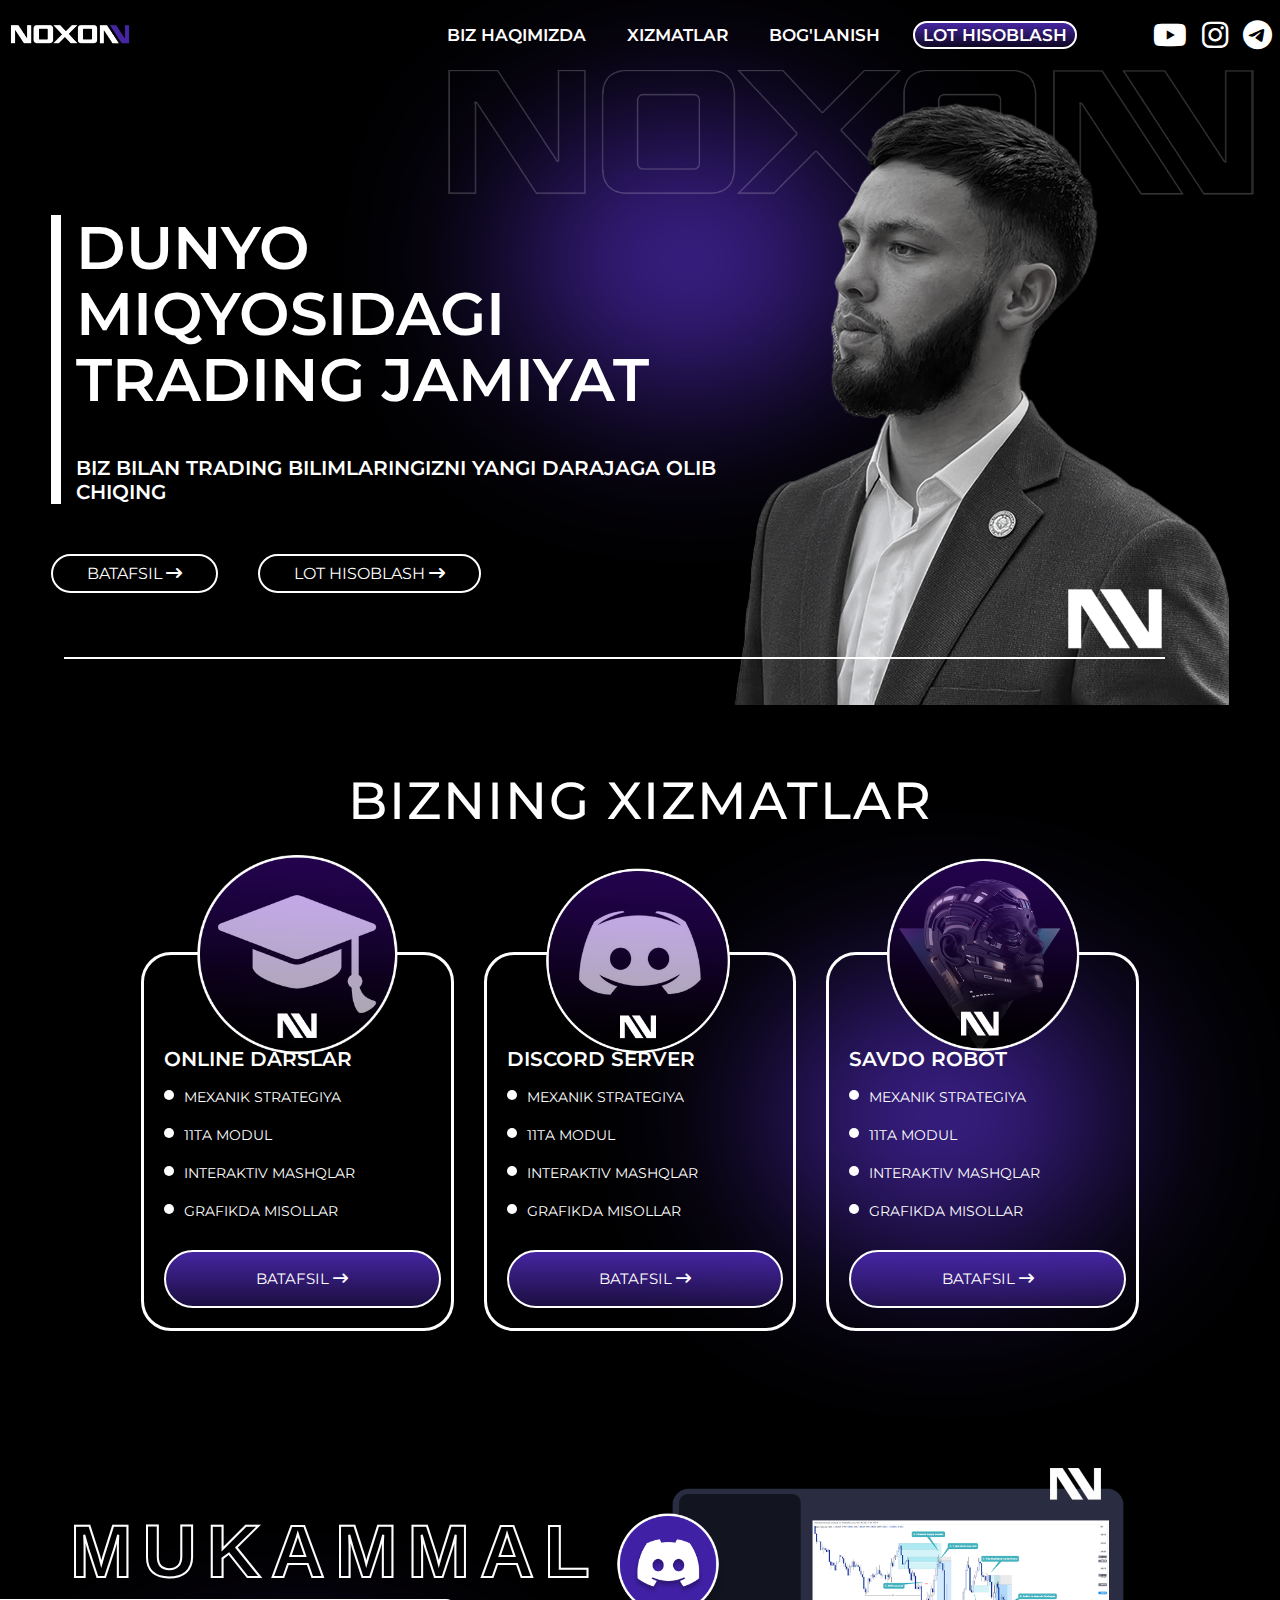
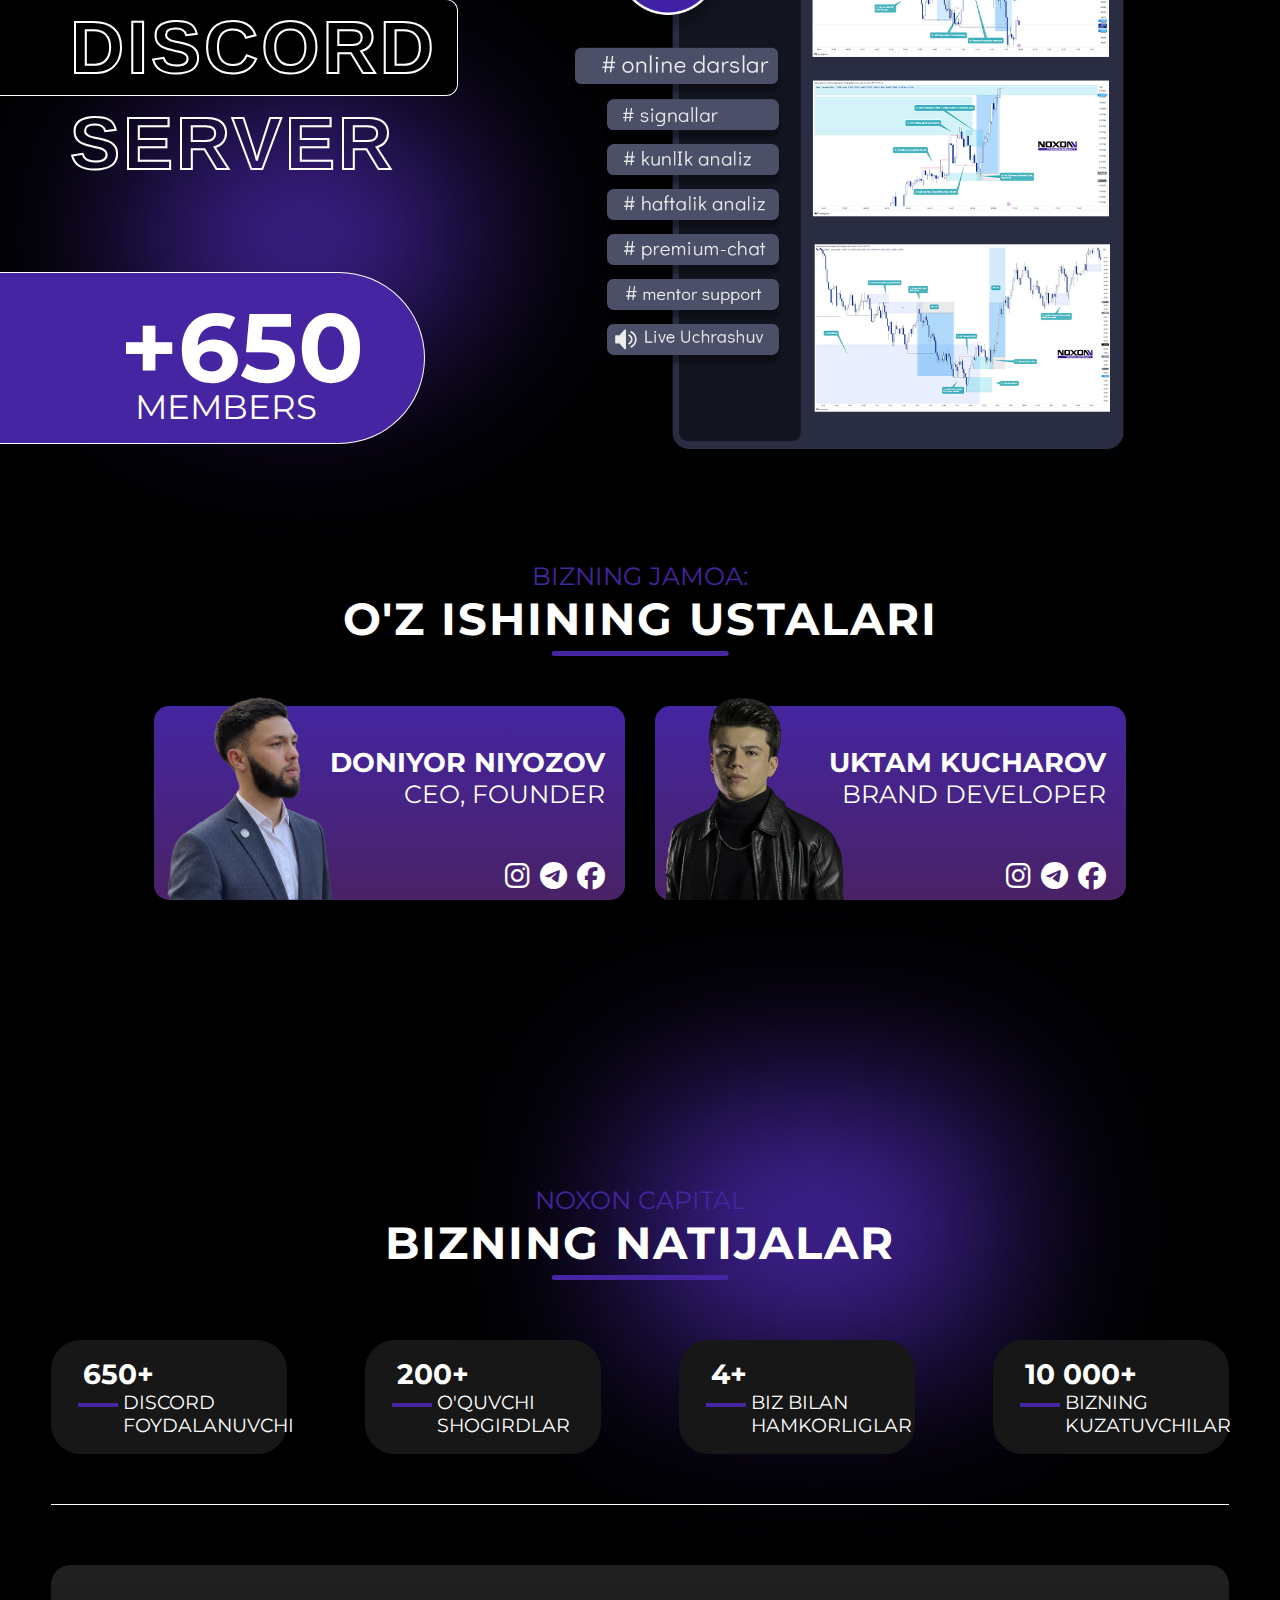
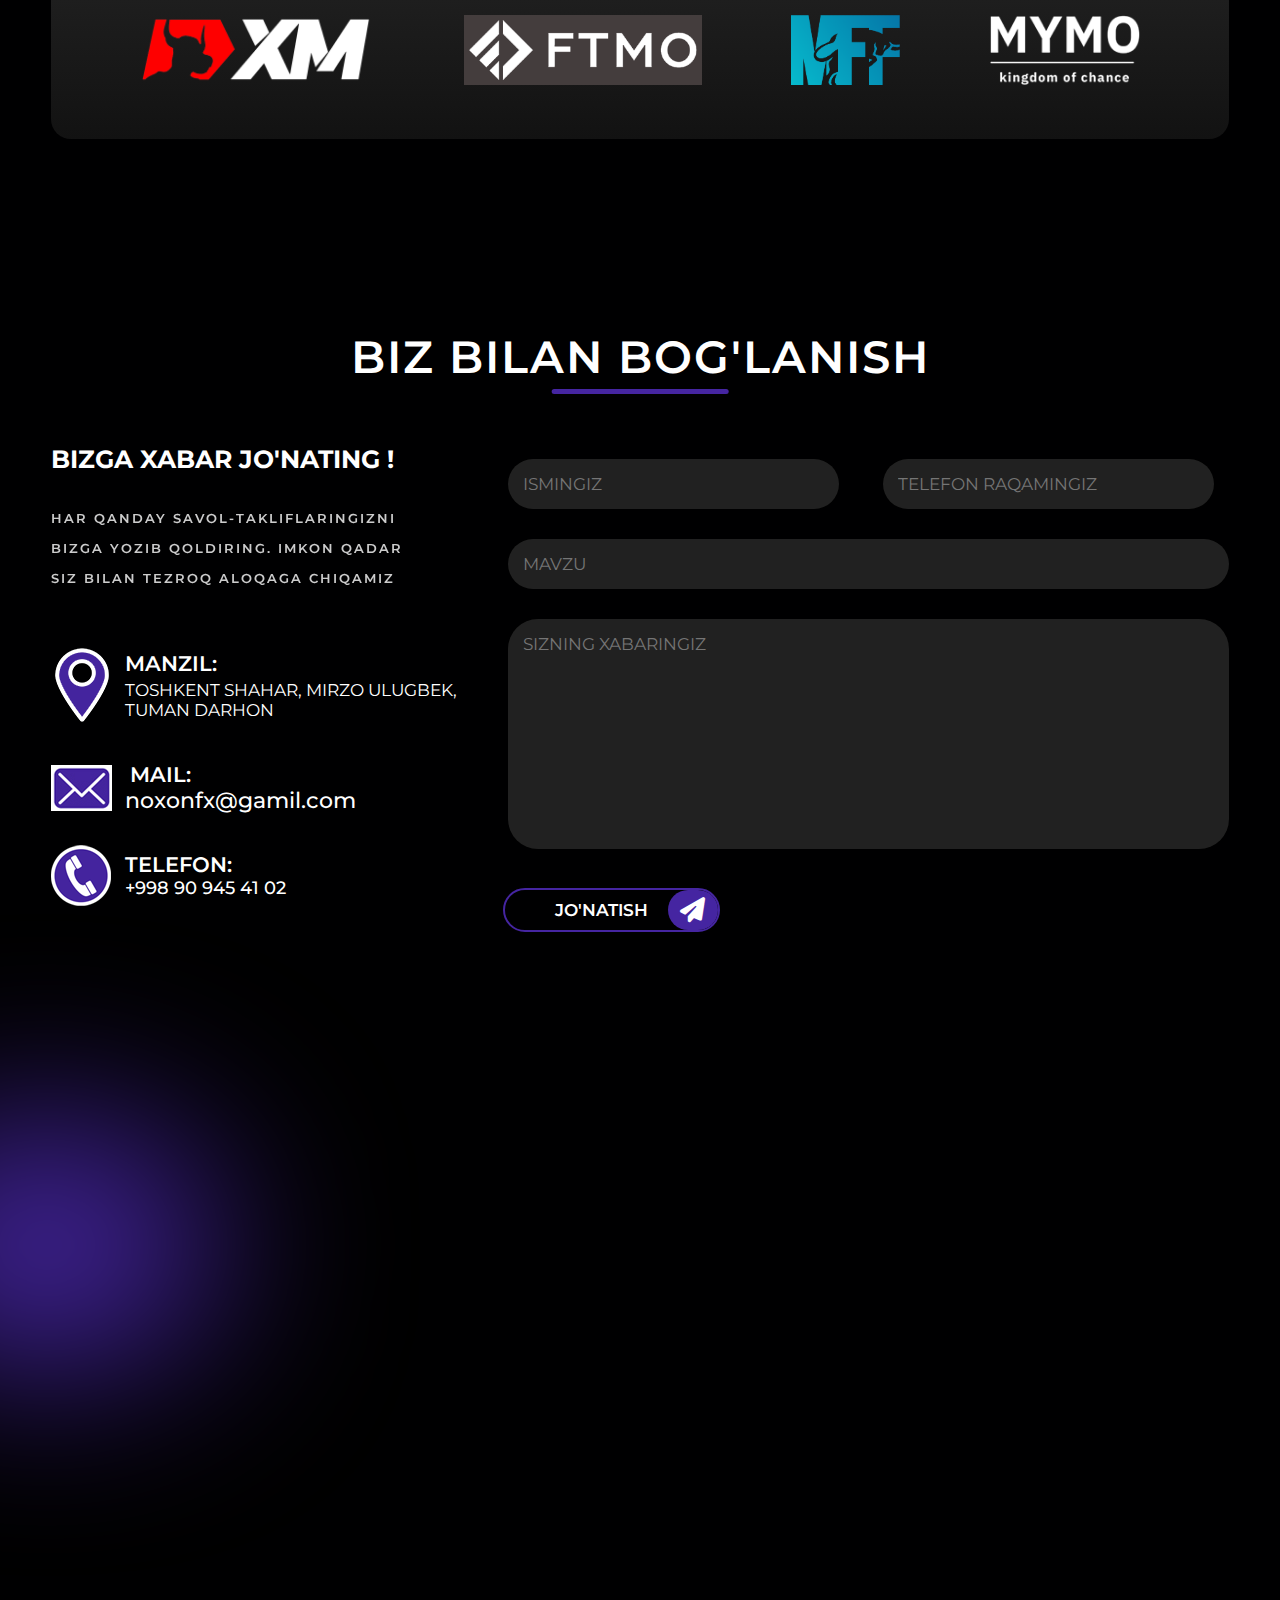
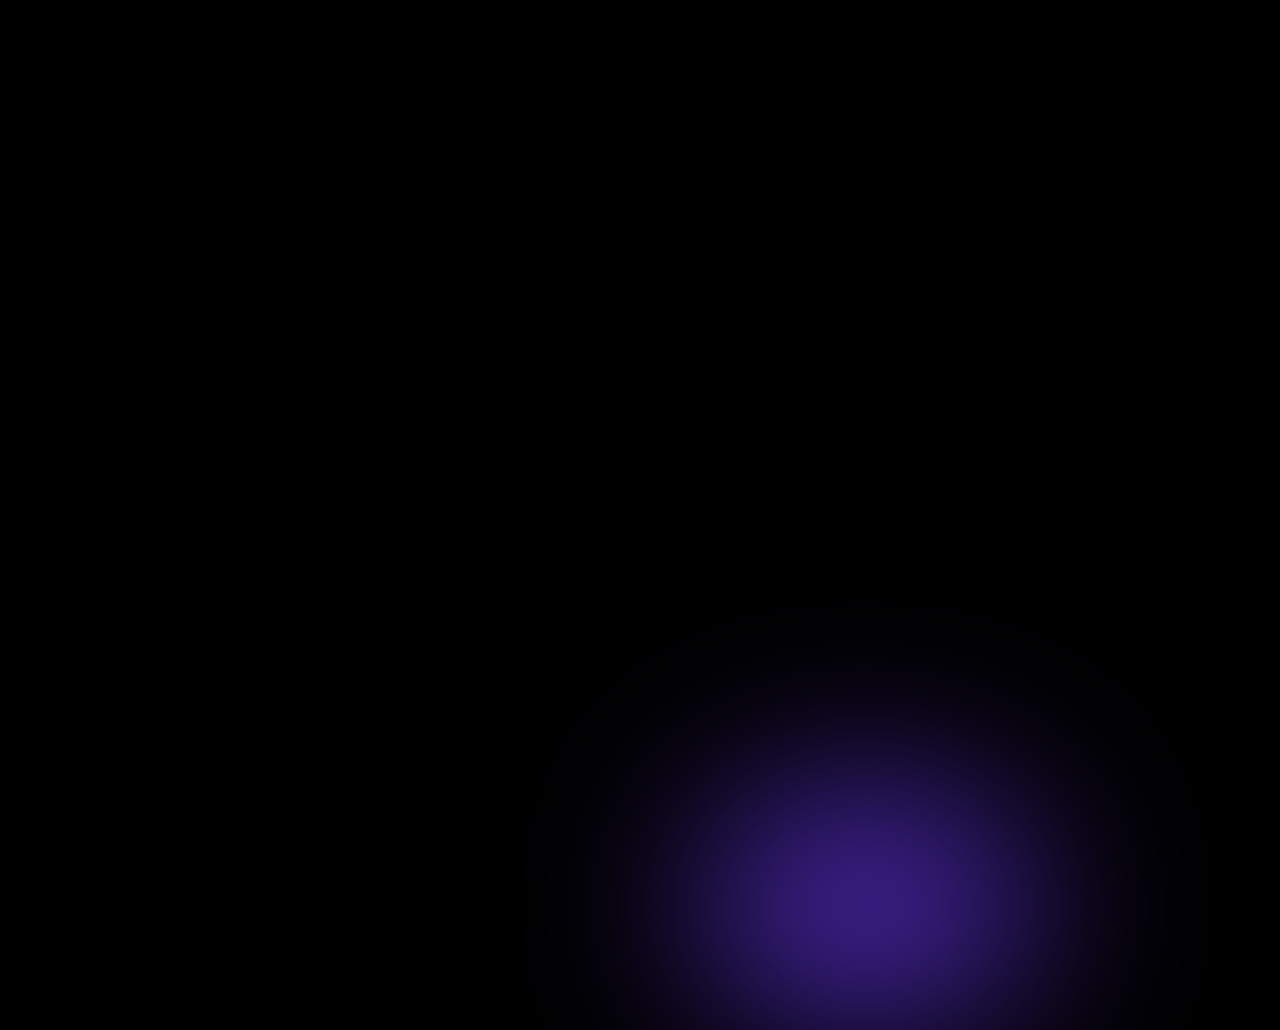
==== commit db1963b2: "kkkk" ====
--- a/index.html
+++ b/index.html
@@ -102,7 +102,7 @@
          </div>
       </div>
       <img class="home__outline" src="image/opp.png" alt="">
-      <img src="image/bro.png" alt="">
+      <img class="broimg" src="image/bro.png" alt="">
       <img class="logo-absolute" src="image/2.png" alt="">
       <div class="line"></div>
 
--- a/css/main.min.css
+++ b/css/main.min.css
@@ -1 +1 @@
-@import"https://fonts.googleapis.com/css2?family=Montserrat:wght@100;200;300;400;500;600;800;900&display=swap";*{font-family:"Montserrat",sans-serif;margin:0;padding:0;-webkit-box-sizing:border-box;box-sizing:border-box;outline:none;border:none;text-decoration:none;text-transform:uppercase;-webkit-transition:all .2s linear;transition:all .2s linear}html{scroll-behavior:smooth}body{background:#000001}ul{list-style:none}section{padding:2rem 4%}@media screen and (max-width: 991px){html{font-size:55%}section{padding:2rem}}@media screen and (max-width: 450px){html{font-size:50%}}.header{display:grid;grid-template-columns:1fr 2fr;-webkit-box-align:center;-ms-flex-align:center;align-items:center;-webkit-box-pack:justify;-ms-flex-pack:justify;justify-content:space-between;padding:0 5px;width:99%;margin:0 auto}.header__logo{height:70px}.header__navbar-list{display:-webkit-box;display:-ms-flexbox;display:flex;-webkit-column-gap:25px;-moz-column-gap:25px;column-gap:25px}.header__navbar-item:last-child .header__navbar-link{border:2px solid #fff;color:#fff;border-radius:30px;background:-webkit-gradient(linear, left top, left bottom, from(#4525a1), color-stop(transparent), color-stop(transparent), color-stop(transparent), to(transparent));background:linear-gradient(to bottom, #4525a1, transparent, transparent, transparent, transparent);background-size:auto 500%}.header__navbar-item:last-child .header__navbar-link:hover{background-position:right center}.header__navbar-link{color:#fff;font-size:20px;padding:2px 8px;font-weight:600}.header__navbar-link:hover{color:#4525a1}.header__social-list{display:-webkit-box;display:-ms-flexbox;display:flex;gap:15px}.header__social-link{color:#fff;font-size:30px}.header__social-link:hover{color:#4525a1}.border-bottom{border-bottom:1px solid #fff}.menu-btn{position:fixed;right:5%;background:rgba(0,0,0,0);border-radius:6px;display:none;-webkit-box-pack:center;-ms-flex-pack:center;justify-content:center;-webkit-box-align:center;-ms-flex-align:center;align-items:center;cursor:pointer;-webkit-transition:all .5s ease-in-out;transition:all .5s ease-in-out;z-index:201;width:50px;height:50px}.menu-btn__burger{width:30px;height:4px;background:#fff;border-radius:5px;-webkit-box-shadow:0 2px 5px rgba(255,101,47,.2);box-shadow:0 2px 5px rgba(255,101,47,.2);-webkit-transition:all .5s ease-in-out;transition:all .5s ease-in-out}.menu-btn__burger::before,.menu-btn__burger::after{content:"";position:absolute;width:30px;height:4px;background:#fff;border-radius:5px;-webkit-box-shadow:0 2px 5px rgba(255,101,47,.2);box-shadow:0 2px 5px rgba(255,101,47,.2);-webkit-transition:all .5s ease-in-out;transition:all .5s ease-in-out}.menu-btn__burger::before{-webkit-transform:translateY(-10px);transform:translateY(-10px)}.menu-btn__burger::after{-webkit-transform:translateY(10px);transform:translateY(10px)}.menu-btn.open .menu-btn__burger{-webkit-transform:translateX(-50px);transform:translateX(-50px);background:rgba(0,0,0,0);-webkit-box-shadow:none;box-shadow:none}.menu-btn.open .menu-btn__burger::before{-webkit-transform:rotate(45deg) translate(35px, -35px);transform:rotate(45deg) translate(35px, -35px)}.menu-btn.open .menu-btn__burger::after{-webkit-transform:rotate(-45deg) translate(35px, 35px);transform:rotate(-45deg) translate(35px, 35px)}.fixed-navbar{position:fixed;left:100%;top:0;width:100%;height:100%;background:rgba(0,0,0,.8470588235);z-index:200;display:none;-webkit-box-align:center;-ms-flex-align:center;align-items:center;-webkit-box-pack:center;-ms-flex-pack:center;justify-content:center;-webkit-box-orient:vertical;-webkit-box-direction:normal;-ms-flex-direction:column;flex-direction:column;gap:20px}.fixed-navbar .header__navbar-list{-webkit-box-orient:vertical;-webkit-box-direction:normal;-ms-flex-direction:column;flex-direction:column;-webkit-box-align:center;-ms-flex-align:center;align-items:center;gap:20px}.left-0{left:0 !important}.left-5{right:85% !important}@media screen and (max-width: 1045px){.header .header-navbar .header__navbar-list__navbar-item a{font-size:25px}}@media screen and (max-width: 991px){.header{padding:0 20px}.header__navbar,.header__social-list{display:none}.menu-btn{display:-webkit-box;display:-ms-flexbox;display:flex}.fixed-navbar{display:-webkit-box;display:-ms-flexbox;display:flex}.fixed-navbar .header-navbar,.fixed-navbar .header__social-list{display:-webkit-box;display:-ms-flexbox;display:flex}}.container{width:100%;margin-left:auto;margin-right:auto;padding-left:40px;padding-right:40px}@media screen and (max-width: 450px){.container{width:600px}}@media screen and (max-width: 768px){.container{width:700px}}@media screen and (max-width: 991px){.container{width:900px}}@media screen and (max-width: 1100px){.container{width:1100px}}@media screen and (max-width: 1270px){.container{width:1300px}}.logo-absolute{position:absolute;width:100px !important;top:75%;right:9%}.line{position:absolute;width:86%;height:2px;top:88%;left:5%;right:5%;background:#fff}@media screen and (max-width: 768px){.logo-absolute{width:100px !important;top:70%}}.flex{display:-webkit-box;display:-ms-flexbox;display:flex;-webkit-box-align:center;-ms-flex-align:center;align-items:center;-webkit-box-pack:justify;-ms-flex-pack:justify;justify-content:space-between;gap:10px}.home{display:-webkit-box;display:-ms-flexbox;display:flex;gap:10px;-webkit-box-align:center;-ms-flex-align:center;align-items:center;position:relative}.home__outline{position:absolute;right:2%;top:0;width:63% !important;z-index:-1}.home__link{margin-top:50px;display:-webkit-box;display:-ms-flexbox;display:flex;gap:40px}.home__link a,.home__link button{padding:8px 34px;border:2px solid #fff;color:#fff;border-radius:30px;background:-webkit-gradient(linear, left top, left bottom, from(transparent), color-stop(transparent), color-stop(transparent), color-stop(#4525a1), color-stop(transparent), to(transparent));background:linear-gradient(to bottom, transparent, transparent, transparent, #4525a1, transparent, transparent);background-size:auto 500%;cursor:pointer}.home__link a:hover,.home__link button:hover{background-color:#4525a1}.home .content{position:relative;margin-left:25px}.home .content h1{font-size:60px;font-weight:600;line-height:1.1;color:#fff}.home .content p{font-size:20px;font-weight:600;color:#fff;margin-top:5px}.home .content::after{content:"";position:absolute;top:0;left:-25px;height:100%;width:10px;background:#fff;border-radius:0}.home__info{display:-webkit-box;display:-ms-flexbox;display:flex;-webkit-box-pack:justify;-ms-flex-pack:justify;justify-content:space-between;margin-top:40px}.home__info-box{width:30%;padding:15px;border:3px solid #4525a1;border-radius:17px}.home__info-box h1{color:#fff;font-size:24px}.home__info-box p{color:#fff;font-size:16px;margin-left:20px;position:relative}.home__info-box p::before{content:"";position:absolute;top:10px;left:-22px;height:2px;width:20px;background:#4525a1}.home>img{width:42%}.home__bg{position:absolute;top:0%;left:34%;right:-10%;height:100%;width:66% !important;z-index:-1}.home__more{height:calc(100% - 75.8px)}.home__more .content{width:65%;padding-left:18px;margin-top:65px}.home__more .content h1{font-size:58px}.home__more .content p{font-size:32px;line-height:30px}.home__flex{display:grid;grid-template-columns:2fr 1.3fr;width:100%}.home__flex div .content h1{font-size:50px;letter-spacing:3px}.home__flex div .content p{width:70%}.home__flex div .home__info{width:75%}.home__flex div .home__info .home__info-box h1{font-size:30px}.home__flex div .home__info .home__info-box p{font-weight:600}.home__flex img{width:100%}.online_info{display:grid;grid-template-columns:1fr 1.2fr;-webkit-box-align:center;-ms-flex-align:center;align-items:center;gap:150px;width:90%;margin:0 auto}.online_info img{width:5%}.online_info .info__content{padding:30px 15px 60px 15px}.online_info .info__content h1{color:#fff}.online_info .info__content h1 span{color:#4525a1}.online_info .info__content h2{color:#fff;font-size:18px;margin-top:15px}.online_info .info__content p{font-size:18px;line-height:1.5;word-spacing:4px;color:rgba(255,255,255,.7176470588)}.home-online{display:grid;grid-template-columns:1.2fr 1fr}.home-online div .content{padding-left:20px}.home-online div .content h1{font-size:52px}.home-online img{width:100%;position:relative;top:9%;right:4.5%;margin-top:-30px}.info-content{display:grid;grid-template-columns:1fr 1fr;-webkit-box-align:center;-ms-flex-align:center;align-items:center;width:90%;margin:0 auto}.info-content .info__content{width:100%;padding:28px 15px 55px 15px}.info-content .info__content h2{color:#fff;margin-top:20px;font-size:18px;font-weight:500}.info-content .info__content p{font-size:20px;line-height:1.5;word-spacing:3px;color:rgba(255,255,255,.4235294118)}.info{display:-webkit-box;display:-ms-flexbox;display:flex;-webkit-box-align:center;-ms-flex-align:center;align-items:center;gap:60px;width:100%}.info>img{width:32%}.info__content{margin-top:20px;padding:30px;border-radius:12px;border:2px solid #4525a1;background:#121212}.info__content h1{font-size:40px;color:#fff}.info__content h1 span{color:#4525a1}.info__content p{margin-top:20px;font-size:18px;font-weight:500;color:#fff}.imginfo>img{width:45%;margin-top:-20px}.price__subtitle{color:#4525a1;font-size:16px;text-align:center}.price .price__center{font-size:50px;padding-bottom:10px;font-weight:normal}.price .price__center::before{content:"";position:absolute;bottom:0px;left:50%;height:3px;width:10%;background:#4525a1;-webkit-transform:translateX(-50%);transform:translateX(-50%);border-radius:0px}.price .price__text{font-size:19px;color:#fff}.price__title{color:#fff;font-size:36px;text-align:center;letter-spacing:5px;position:relative}.price__title::before{content:"";position:absolute;bottom:0px;left:50%;height:5px;width:15%;background:#4525a1;-webkit-transform:translateX(-50%);transform:translateX(-50%);border-radius:10px}.price__list{width:60%;margin:0 auto;display:-webkit-box;display:-ms-flexbox;display:flex;-webkit-box-pack:justify;-ms-flex-pack:justify;justify-content:space-between;-webkit-box-align:center;-ms-flex-align:center;align-items:center;margin-top:80px}.price__item{width:30%;padding:10px 0 30px 0;border:4px solid #fff;background:#fff;border-radius:35px;text-align:center}.price__item:hover{background:#4525a1;color:#fff}.price__item:hover a{color:#181a1a;background:#fff}.price__item h3{font-size:26px}.price__item p{font-size:15px;margin-top:-5px}.price__item h1{font-size:62px;margin-top:20px;margin-bottom:35px}.price__item h4{font-size:12px;font-weight:500}.price__item a{color:#fff;margin-top:10px;display:inline-block;font-weight:700;padding:12px 24px;border-radius:30px;background:#4525a1}.price__item a:hover{-webkit-transform:scale(1.05);transform:scale(1.05)}.shape{position:absolute;width:350px;height:250px;background:#4525a1;border-radius:50%;-webkit-filter:blur(90px);filter:blur(90px);z-index:-10}.shape1{top:0}.shape2{top:100%;right:0}.shape3{top:200%;left:0}.shape4{top:240%;left:50%}.shape5{top:15%;left:40%}.shape6{top:110%;left:60%}.shape7{top:190%;left:10%}.shape8{top:300%;left:50%;border-radius:0}.shape9{top:480%;left:-10%}.shape10{top:620%;left:54%}.services{color:#fff}.services__title{text-align:center;color:#fff;font-size:52px;letter-spacing:2px;font-weight:500;margin-bottom:20px}.services__item{position:relative;border:3px solid #fff;border-radius:30px;padding:150px 40px 40px;margin-top:100px}.services__list{display:-webkit-box;display:-ms-flexbox;display:flex;-webkit-box-pack:justify;-ms-flex-pack:justify;justify-content:space-between;padding:0px 90px;-ms-flex-line-pack:center;align-content:center}.services__item{position:relative;border:3px solid #fff;border-radius:30px;padding:130px 28px 28px;margin-top:100px;line-height:38px;margin-bottom:25px;width:28%}.services__item h2{font-size:24px;font-weight:600}.services__item p{font-size:15px;margin-left:20px;position:relative}.services__item p::before{content:"";position:absolute;left:-20px;top:12px;width:10px;height:10px;border-radius:50%;background:#fff}.services__item>img{position:absolute;top:-100px;left:50%;-webkit-transform:translateX(-50%);transform:translateX(-50%);width:200px}.services__link{margin-top:20px}.services__link a{display:inline-block;width:100%;text-align:center;padding:8px 34px;border:2px solid #fff;color:#fff;border-radius:30px;background:-webkit-gradient(linear, left top, left bottom, from(#4525a1), color-stop(transparent), color-stop(transparent), to(transparent));background:linear-gradient(to bottom, #4525a1, transparent, transparent, transparent);background-size:auto 500%}.services__link a:hover{background-position:center right}.discord{display:-webkit-box;display:-ms-flexbox;display:flex;-webkit-box-pack:justify;-ms-flex-pack:justify;justify-content:space-between;margin-top:80px;-webkit-box-align:center;-ms-flex-align:center;align-items:center}.discord__title{padding:0 20px 0 70px;font-size:75px;font-weight:600;letter-spacing:10px;line-height:95px;display:inline-block;font-family:Verdana,Geneva,Tahoma,sans-serif}.discord__title-bg{background:#000;border:1px solid #fff;border-left:0;border-radius:12px;border-top-left-radius:0;border-bottom-left-radius:0}.discord__members{padding:15px 60px 15px 120px;color:#fff;background:#4525a1;display:inline-block;border-radius:90px;border-top-left-radius:0;border-bottom-left-radius:0;border:1px solid #fff;border-left:0;margin-top:-33px}.discord__members-title{font-size:97px}.discord__members p{font-size:34px;margin-top:-20px;padding-left:15px}.discord__right{margin-left:-50px}.discord__right img{width:80%;height:100%}.team__text{font-size:25px}.team__center{font-size:45px;letter-spacing:2px;padding-bottom:10px}.team{margin-top:50px;color:#fff}.team__list{display:-webkit-box;display:-ms-flexbox;display:flex;-webkit-box-pack:center;-ms-flex-pack:center;justify-content:center;margin-top:50px;gap:30px}.team__item{position:relative;width:40%;border-radius:15px;text-align:right;background:-webkit-gradient(linear, left top, left bottom, from(#4525a1), to(#492266));background:linear-gradient(to bottom, #4525a1, #492266)}.team__item img{position:absolute;bottom:0;left:2%}.team__item h1{font-size:27px;padding:40px 20px 0 30px}.team__item h2{font-size:25px;font-weight:400;margin:0 20px 50px}.team__item-social{display:-webkit-box;display:-ms-flexbox;display:flex;gap:10px;-webkit-box-pack:end;-ms-flex-pack:end;justify-content:flex-end;margin-right:20px}.team__item-social a{color:#fff;font-size:28px;padding-bottom:5px}.result{margin-top:50px}.result__list{display:-webkit-box;display:-ms-flexbox;display:flex;-webkit-box-pack:justify;-ms-flex-pack:justify;justify-content:space-between;gap:30px;color:#fff;margin-top:60px;padding-bottom:50px}.result__item{padding:10px 20px;background:#171717;border-radius:30px;border:2px solid #171717}.result__item h1{font-size:45px}.result__item p{font-size:22px;margin-left:40px;position:relative}.result__item p::before{content:"";position:absolute;left:-45px;top:12px;width:40px;height:4px;background:#4525a1}.result__item:hover{background:rgba(0,0,0,0);border:2px solid #4525a1}.connect{margin-top:50px;color:#fff}.connect__wrapper{display:grid;grid-template-columns:1.2fr 2fr;margin-top:50px}.connect__wrapper>div h2{font-size:25px;font-weight:700}.connect__wrapper>div p{width:80%;font-size:12.5px;letter-spacing:2px;line-height:30px;font-weight:600;opacity:.8;margin-top:30px}.connect__list{margin-top:50px}.connect__item{display:grid;margin-bottom:20px;grid-template-columns:.2fr 1fr;-webkit-box-align:center;-ms-flex-align:center;align-items:center;grid-template-rows:repeat(3, 0.1fr)}.connect__item h3{font-size:21px;font-weight:700}.connect__item h4{font-size:18px;font-weight:500}.connect__form{text-align:justify}.connect__form input,.connect__form textarea{background:#212121;padding:15px;margin:15px;border-radius:30px;resize:none;color:#fff;font-size:17px}.connect__form input:focus,.connect__form textarea:focus{background:rgba(122,122,122,.5529411765);color:#fff}.connect__form .name,.connect__form .number{width:45%}.connect__form .theme,.connect__form .message{width:98%}.connect__form .home__link{margin-top:20px;margin-left:10px}.connect__form .home__link button{border:2px solid #4525a1;position:relative;padding:10px 70px 10px 50px;font-size:17px;font-weight:600}.connect__form .home__link button i{font-size:25px;position:absolute;right:0px;top:0;background:#4525a1;width:50px;height:100%;border-radius:30px;display:-webkit-box;display:-ms-flexbox;display:flex;-webkit-box-pack:center;-ms-flex-pack:center;justify-content:center;-webkit-box-align:center;-ms-flex-align:center;align-items:center}.who{margin-top:5%;display:grid;grid-template-columns:1fr 1.3fr;-webkit-box-align:center;-ms-flex-align:center;align-items:center;gap:20px}.who .who__span{display:block;background-color:#fff;width:80px;border-bottom:4px solid;padding-top:5px;float:right}.who .who__span2{display:block;background-color:#fff;width:5px;height:80px;border-bottom:4px solid;float:right;margin-top:-6.2%}.who .img{margin-top:-5%}.who .img img{width:95%}.who__content{color:#fff;margin-top:-20px}.who__content h2{font-size:30px;width:10%;line-height:30px;padding-left:40px;padding-bottom:40px}.who__content .p{text-transform:none;font-size:28px;padding-bottom:30px;font-weight:600;line-height:35px}.who__content .p span{text-transform:none;font-size:25px;line-height:30px;word-spacing:12px;color:rgba(255,255,255,.9176470588)}.who__content::before{content:"";position:absolute;left:50%;height:4px;width:11%;top:112.3%;left:53%;background:#4525a1;-webkit-transform:translateX(-50%);transform:translateX(-50%);border-radius:0}.who__paragraph{color:#fff;font-weight:400;margin-left:40px;position:relative;line-height:1.5;font-size:31px;text-transform:none}.who__paragraph span{width:100%;text-transform:none}.who__paragraph::before{content:"";position:absolute;left:-30px;top:0;height:100%;width:5px;background:#fff;border-radius:15px;background:fixed}.bro__item{height:300px;width:100%;border:2px solid #fff;border-radius:15px;display:-webkit-box;display:-ms-flexbox;display:flex;position:relative;margin-top:150px;padding:20px}.bro__item img{position:absolute;height:120%;bottom:0}.bro__item p{width:100%;color:#fff;margin-left:330px;font-size:22px;line-height:1.3;word-spacing:10px;letter-spacing:1.5px;margin-top:25px;font-weight:500;text-transform:none}.bro__item p span{text-transform:none;width:100%}.bro__item h4{color:#fff;font-size:24px;position:absolute;left:2%;bottom:-28%;font-weight:400;bottom:-23%}.bro__item h4 span{font-weight:700;font-size:28px}.bro__item:last-child p{margin-left:0;margin-right:330px}.bro__item:last-child img{right:2%}.bro__item:last-child h4{left:73%}.bro__item:last-child h4 span{font-size:30px}.bor{border-right:3px solid #4525a1;border-radius:8%}.community__list{display:-webkit-box;display:-ms-flexbox;display:flex;-webkit-box-pack:justify;-ms-flex-pack:justify;justify-content:space-between;margin-top:60px}.community__item{width:30%;position:relative;padding:20px}.community__item img{position:absolute;width:100%}.community__item h1{color:#fff;font-size:22px;padding:15px 0 0 45%}.community__item p{color:#fff;margin-left:160px;margin-top:50px;position:relative;font-size:12px}.community__item p::before{content:"";position:absolute;left:-4%;top:0;height:100%;width:3px;background:#4525a1}.hamkor{margin-top:60px}.hamkor__list{margin-top:60px;display:-webkit-box;display:-ms-flexbox;display:flex;-webkit-box-pack:space-evenly;-ms-flex-pack:space-evenly;justify-content:space-evenly;padding:50px 0;border-radius:20px;background:-webkit-gradient(linear, left bottom, left top, from(#121212), to(#212121));background:linear-gradient(to top, #121212, #212121)}.hamkor__item img{height:70px}@media screen and (max-width: 1318px){.who{display:-webkit-box;display:-ms-flexbox;display:flex}.who .img .who__span{display:block;background-color:#fff;width:80px;height:5px;margin-top:.1%;margin-right:10%}.who .img img{width:88%}.who .img .who__span2{display:inline;background-color:#fff;width:5px;height:80px;margin-right:9.5%;float:right}.who__content{color:#fff;margin-top:-50px}.who__content h2{font-size:30px;width:10%;line-height:30px;padding-left:40px;padding-bottom:40px}.who__content .p{text-transform:none;font-size:28px;padding-bottom:30px;font-weight:600;line-height:35px}.who__content .p span{text-transform:none;font-size:25px;line-height:30px;word-spacing:12px;color:rgba(255,255,255,.9176470588)}.who__content::before{content:"";position:absolute;left:50%;height:4px;width:11%;top:108.3%;left:65%;background:#4525a1;-webkit-transform:translateX(-50%);transform:translateX(-50%);border-radius:0}.result__list{width:100%}.result__list .result__item{width:20%;padding:15px 30px}.result__list .result__item h1{font-size:28px}.result__list .result__item p{font-size:19px}.header{padding:0 2px;font-size:15px;grid-template-columns:1fr 2.8 .5fr;width:99%;margin:0 auto;gap:15px}.header .flex .header__navbar .header__navbar-list .header__navbar-item .header__navbar-link{font-size:17px;font-weight:600}.header .flex .header__navbar .header__social-list .header__social-item .header__social-link{font-size:20px}.home__more .home__bg{left:34%}.services__list{-ms-flex-wrap:wrap;flex-wrap:wrap;-webkit-box-pack:center;-ms-flex-pack:center;justify-content:center;gap:10%;width:100%;margin:0 auto}.services__item{width:45%;padding-left:50px}.services__link a{font-size:15px}}@media screen and (max-width: 1270px){.header{padding:0 2px;font-size:15px;grid-template-columns:1fr 3fr;width:95%;margin:0 auto;gap:15px}.header .flex .header__navbar .header__navbar-list .header__navbar-item .header__navbar-link{font-size:17px;font-weight:700}.who{display:-webkit-box;display:-ms-flexbox;display:flex}.who .img .who__span{display:block;background-color:#fff;width:80px;height:5px;margin-top:.1%;margin-right:10%}.who .img img{width:88%}.who .img .who__span2{display:inline;background-color:#fff;width:5px;height:80px;margin-right:9.5%;float:right}.who__content{color:#fff;margin-top:-70px}.who__content h2{font-size:30px;width:10%;line-height:30px;padding-left:40px;padding-bottom:40px}.who__content .p{text-transform:none;font-size:28px;padding-bottom:30px;font-weight:600;line-height:35px}.who__content .p span{text-transform:none;font-size:25px;line-height:30px;word-spacing:12px;color:rgba(255,255,255,.9176470588)}.who__content::before{content:"";position:absolute;left:50%;height:4px;width:11%;top:108.3%;left:65%;background:#4525a1;-webkit-transform:translateX(-50%);transform:translateX(-50%);border-radius:0}.community__item h1{color:#fff;font-size:22px;padding:15px 0 0 40%}.community__item p{color:#fff;margin-left:140px;margin-top:30px;position:relative;font-size:13px}.community__item p::before{content:"";position:absolute;left:-4%;top:0;height:100%;width:3px;background:#4525a1}.home .home__bg{width:100%;left:34%}.team__item{position:relative;width:40%;border-radius:15px;text-align:right;background:-webkit-gradient(linear, left top, left bottom, from(#4525a1), to(#492266));background:linear-gradient(to bottom, #4525a1, #492266)}.team__item img{position:absolute;bottom:0;left:2%}.team__item h1{font-size:22px;padding:40px 20px 0 30px}.team__item h2{font-size:19px;font-weight:400;margin:0 20px 50px}.team__item-social{display:-webkit-box;display:-ms-flexbox;display:flex;gap:10px;-webkit-box-pack:end;-ms-flex-pack:end;justify-content:flex-end;margin-right:20px}.team__item-social a{color:#fff;font-size:28px;padding-bottom:5px}.bro__item p{font-size:20px}.bro .bro__item:last-child h4{left:70%}.discord .discord__left h1{font-size:90px;margin-bottom:10px}.discord .discord__left p{font-size:35px}.discord .discord__right{width:100%}.discord .discord__right img{width:70%}.discord .discord__members{padding:18px 40px 18px 150px}}@media screen and (max-width: 1145px){.result__list{width:100%;display:grid;grid-template-columns:repeat(2, 1fr);-ms-flex-wrap:wrap;flex-wrap:wrap}.result__list .result__item{width:100%;padding:5% 8%}.result__list .result__item h1{font-size:38px;margin-bottom:10px}.result__list .result__item p{font-size:18px}.who{display:none}.who .img .who__span{display:block;background-color:#fff;width:80px;height:5px;margin-top:.1%;margin-right:10%}.who .img img{width:92%;margin-top:-10px}.who .img .who__span2{display:inline;background-color:#fff;width:5px;height:80px;margin-right:9.5%;float:right}.who__content{color:#fff;margin-top:-10px}.who__content h2{font-size:25px;width:10%;line-height:28px;padding-left:40px;padding-bottom:40px}.who__content .p{text-transform:none;font-size:28px;padding-bottom:30px;font-weight:600;line-height:35px}.who__content .p span{text-transform:none;font-size:25px;line-height:30px;word-spacing:12px;color:rgba(255,255,255,.9176470588)}.who__content::before{content:"";position:absolute;left:50%;height:4px;width:11%;top:115.3%;left:65%;background:#4525a1;-webkit-transform:translateX(-50%);transform:translateX(-50%);border-radius:0}.header{padding:0 5px;font-size:15px}.header .flex .header__navbar .header__navbar-list .header__navbar-item .header__navbar-link{font-size:13px}.discord__home div .content .home-heading{font-size:40px}.discord__home div .content p{font-size:15px;line-height:23px}.discord__home div .home__info{-webkit-box-pack:space-evenly;-ms-flex-pack:space-evenly;justify-content:space-evenly}.discord__home div .home__info-box{width:25%;padding:15px;border:2px solid #4525a1;border-radius:17px}.discord__home div .home__info-box h1{font-size:23px}.discord__home div .home__info-box p{font-size:10px}.bro__item p{font-size:20px}.bro .bro__item:last-child h4{left:65%}.community__item h1{color:#fff;font-size:22px;padding:15px 0 0 44%}.community__item p{color:#fff;margin-left:110px;margin-top:18px;position:relative;font-size:12px}.community__item p::before{content:"";position:absolute;left:-4%;top:0;height:100%;width:3px;background:#4525a1}.home__flex{display:grid;grid-template-columns:2fr 1.8fr;width:100%}.home__flex div .content h1{font-size:40px;letter-spacing:3px}.home__flex div .content p{font-size:20px;width:100%}.home__flex div .home__info{width:100%}.home__flex div .home__info .home__info-box{width:32%}.home__flex div .home__info .home__info-box h1{font-size:25px}.home__flex div .home__info .home__info-box p{font-weight:500}.home__flex img{width:100%}.info-content{display:grid;grid-template-columns:1fr 1fr;-webkit-box-align:center;-ms-flex-align:center;align-items:center;width:100%;-webkit-box-orient:vertical;-webkit-box-direction:reverse;-ms-flex-direction:column-reverse;flex-direction:column-reverse;-ms-flex-wrap:wrap;flex-wrap:wrap}.info-content img{width:100%}.info-content .info__content{width:100%;padding:28px 15px 55px 15px}.info-content .info__content h2{color:#fff;margin-top:15px;font-size:15px;font-weight:500}.info-content .info__content p{font-size:15px;line-height:1.5;word-spacing:3px;color:rgba(255,255,255,.4235294118)}.price__subtitle{color:#4525a1;font-size:16px;text-align:center}.price__center{font-size:50px;padding-bottom:10px;font-weight:900}.price__center::before{content:"";position:absolute;bottom:0px;left:45%;height:3px;width:15%;background:#4525a1;-webkit-transform:translateX(-50%);transform:translateX(-50%);border-radius:0px}.price__text{font-size:19px;color:#fff}.price__title{color:#fff;font-size:36px;text-align:center;letter-spacing:5px;position:relative}.price__title::before{content:"";position:absolute;bottom:0px;left:50%;height:5px;width:15%;background:#4525a1;-webkit-transform:translateX(-50%);transform:translateX(-50%);border-radius:10px}.price__list{width:80%;margin:0 auto;display:-webkit-box;display:-ms-flexbox;display:flex;-webkit-box-pack:justify;-ms-flex-pack:justify;justify-content:space-between;-webkit-box-align:center;-ms-flex-align:center;align-items:center;margin-top:80px}.price__item{width:30%;padding:15px 0 40px 0;border:4px solid #fff;background:#fff;border-radius:35px}.price__item:hover{background:#4525a1;color:#fff}.price__item:hover a{color:#181a1a;background:#fff}.price__item h3{font-size:26px}.price__item p{font-size:15px;margin-top:-5px}.price__item h1{font-size:52px;margin-top:20px;margin-bottom:35px}.price__item h4{font-size:20px;font-weight:600}.price__item a{color:#fff;margin-top:5px;display:inline-block;font-weight:700;padding:12px 25px;border-radius:30px;background:#4525a1}.price__item a:hover{-webkit-transform:scaleX(1.1);transform:scaleX(1.1)}}@media screen and (max-width: 1100px){.home__outline{position:absolute;right:3%;top:0;width:68% !important;z-index:-1}.line{width:91%;height:2px;top:80%;left:5%;right:0%;background:#fff}.logo-absolute{position:absolute;width:90px !important;top:65%;right:5%}.home .content h1{font-size:40px;font-weight:600;line-height:1.1;color:#fff}.team .team__list .team__item{width:60%}.team .team__list .team__item img{left:5%}.discord__left{width:80%}.discord__right img{width:100%}}@media screen and (max-width: 1045px){.home .content h1{font-size:40px;font-weight:600;line-height:1.1;color:#fff}.line{width:91%;height:2px;top:85%;left:5%;right:0%;background:#fff}.logo-absolute{position:absolute;width:85px !important;top:70%;right:9%}}@media screen and (max-width: 991px){.home{-webkit-box-orient:vertical;-webkit-box-direction:normal;-ms-flex-direction:column;flex-direction:column}.home div .content h1{font-size:35px}.home div .content p{font-size:15px}.home>img{width:70%}.home__link a{font-size:16px;padding:6px 18px}.home__outline{display:none}.home__bg{position:absolute;right:0%;top:0%;height:70%;left:0%;width:66% !important;background-size:cover;z-index:-1}.home .online__info{gap:20px;width:80%}.home .online__info .info__content{width:100% !important}.home .online__info .online-box{width:100%;padding:10px}.home .online__info .online-box h1{font-size:25px}.home .online__info .online-box p{font-size:10px}.home .online__info img{width:50%}.home__more{height:calc(100vh - 70.8px)}.home__more .content{width:90%;margin-top:50px}.info{-webkit-box-orient:vertical;-webkit-box-direction:reverse;-ms-flex-direction:column-reverse;flex-direction:column-reverse;-webkit-box-align:center;-ms-flex-align:center;align-items:center}.info>img{width:90%}.shape{width:250px;height:250px}.who__paragraph{margin-top:-110px;margin-bottom:-60px}.who__paragraph span{width:100%;text-transform:none;font-size:20px}.discord{-webkit-box-orient:vertical;-webkit-box-direction:normal;-ms-flex-direction:column;flex-direction:column}.discord__title{font-size:50px}.discord__right{text-align:center}.discord__right img{width:80%;margin-top:40px}.discord__members{padding:20px 40px 20px 100px}.discord__members-title{font-size:30px}.team__list{-webkit-box-orient:vertical;-webkit-box-direction:normal;-ms-flex-direction:column;flex-direction:column}.team__item{width:90%;margin:0 auto}.team__item img{left:8%}.team__item h1{margin-right:8%;font-size:30px}.team__item .team__center{font-size:25px}.team__item .team__item-social{padding-bottom:20px}.team__item .team__item-social,.team__item h2{margin-right:10%}.result__list{-webkit-box-orient:vertical;-webkit-box-direction:normal;-ms-flex-direction:column;flex-direction:column}.result .result__item{width:100%;padding:10% 20% 10% 10%}.connect__wrapper{grid-template-columns:1fr}.connect__form input,.connect__form textarea{width:100% !important;padding:10px;margin:10px 0px}.connect__form .home__link{margin-top:20px;margin-left:10px}.connect__form .home__link a{border:2px solid #4525a1;position:relative;padding-right:60px}.connect__form .home__link a i{position:absolute;right:0px;top:0;background:#4525a1;width:40px;height:100%;border-radius:30px;display:-webkit-box;display:-ms-flexbox;display:flex;-webkit-box-pack:center;-ms-flex-pack:center;justify-content:center;-webkit-box-align:center;-ms-flex-align:center;align-items:center}.who{-webkit-box-orient:vertical;-webkit-box-direction:normal;-ms-flex-direction:column;flex-direction:column}.who>img{width:100%}.who__content h2{font-size:23px}.who__content p{font-size:15px}.who__paragraph{font-size:15px}.bro__item{height:650px}.bro__item img{position:absolute;height:auto;width:50%;bottom:0}.bro__item p{color:#fff;margin-left:0px;font-size:19px}.bro__item h4{left:5%;bottom:-12%;font-size:32px}.bro__item:last-child p{margin-left:0;margin-right:0px;font-size:15px}.bro__item:last-child img{width:45%;right:5%}.bro__item:last-child h4{width:100%;margin-left:-15%}.price{margin-top:100px}.price__subtitle{color:#4525a1;font-size:16px;text-align:center}.price__center{font-size:50px;padding-bottom:10px;font-weight:900}.price__center::before{content:"";position:absolute;bottom:0px;left:45%;height:3px;width:30%;background:#4525a1;-webkit-transform:translateX(-50%);transform:translateX(-50%);border-radius:0px}.price__text{font-size:19px;color:#fff}.price__title{color:#fff;font-size:36px;text-align:center;letter-spacing:5px;position:relative}.price__title::before{content:"";position:absolute;bottom:0px;left:50%;height:5px;width:15%;background:#4525a1;-webkit-transform:translateX(-50%);transform:translateX(-50%);border-radius:10px}.price__list{width:100%;margin:0 auto;margin-top:80px;display:inline-block;text-align:center}.price__item{width:100%;margin:20px 0;padding:15px 0 25px 0;border:4px solid #fff;background:#fff;border-radius:35px}.price__item:hover{background:#4525a1;color:#fff}.price__item:hover a{color:#181a1a;background:#fff}.price__item h3{font-size:38px}.price__item p{font-size:25px;margin-top:-5px}.price__item h1{font-size:75px;margin-top:20px;margin-bottom:35px}.price__item h4{font-size:30px;font-weight:600}.price__item a{color:#fff;margin-top:5px;font-size:35px;display:inline-block;font-weight:700;padding:20px 50px;border-radius:28px;background:#4525a1}.price__item a:hover{-webkit-transform:scaleX(1.1);transform:scaleX(1.1)}body{overflow-x:hidden}.hamkor__list{-webkit-box-orient:vertical;-webkit-box-direction:normal;-ms-flex-direction:column;flex-direction:column;-webkit-box-align:center;-ms-flex-align:center;align-items:center;gap:40px}.services__list{-ms-flex-wrap:wrap;flex-wrap:wrap;-webkit-box-pack:center;-ms-flex-pack:center;justify-content:center;gap:10%;width:100%}.services__item{padding:110px 23px 60px 35px;display:block;width:70%}.services__item h2{font-size:28px}.services__item p{font-size:22px}.services__link a{font-size:20px}.community__item h1{color:#fff;font-size:22px;padding:15px 0 0 44%}.community__item p{color:#fff;margin-left:110px;margin-top:18px;position:relative;font-size:12px}.community__item p::before{content:"";position:absolute;left:-4%;top:0;height:100%;width:3px;background:#4525a1}.home__flex{display:grid;grid-template-columns:2fr 1.8fr;width:100%}.home__flex div .content h1{font-size:40px;letter-spacing:3px}.home__flex div .content p{font-size:18px;width:100%}.home__flex div .home__info{width:100%}.home__flex div .home__info .home__info-box{width:32%}.home__flex div .home__info .home__info-box h1{font-size:22px}.home__flex div .home__info .home__info-box p{font-weight:500;font-size:12px}.home__flex img{width:100%}.info-content{display:grid;grid-template-columns:1fr 1.5fr}.info-content img{background-size:cover;width:100%}.info-content .info__content h1{font-size:28px}.info-content .info__content h2{color:#fff;margin-top:12px;font-size:14px;font-weight:500}.info-content .info__content p{font-size:12px;line-height:1.5;word-spacing:2.5px;color:rgba(255,255,255,.4235294118)}}@media screen and (max-width: 868px){.services__item{padding:100px 20px 25px 35px}.services__item img{width:47%}.services__item h2{font-size:20px}.services__item p{font-size:14px}.result__list{width:100%}.result__list .result__item{width:100%;padding:10% 20% 10% 10%}.result__list .result__item h1{font-size:48px;margin-bottom:10px}.result__list .result__item p{font-size:28px}}@media screen and (max-width: 768px){.home .content h1{font-size:34px}.home .content p{font-size:16px}.home__info{-webkit-box-orient:vertical;-webkit-box-direction:normal;-ms-flex-direction:column;flex-direction:column;gap:20px;-webkit-box-pack:justify;-ms-flex-pack:justify;justify-content:space-between}.home__info-box{width:100%}.home>img{width:100%}.home__link a{font-size:13px}.info>img{width:100%}.shape{width:100px;height:100px}.services__list{padding:20px;line-height:15px;width:100%}.services__item{position:relative;border:3px solid #fff;border-radius:30px}.services__item img{width:45% !important}.services__link a{font-size:13px}.discord__title__title:nth-child(1){font-size:30px}.discord__title__title:nth-child(1){font-size:50px}.discord__title__title:nth-child(3){font-size:40px}.team__item img{width:32%}.team__item h1{font-size:22px;margin:10px 15px 0 0}.team__item h2{font-size:17px;margin:0px 30px 20px}.team__item-social a{font-size:25px}.team__item:last-child{margin-top:30px}.result__list{grid-template-columns:1fr}}.outline{color:#fff;text-shadow:-1px -1px 0 #fff,1px -1px 0 #fff,-1px 1px 0 #fff,1px 1px 0 #fff}@supports(text-stroke: 2px white) or (-webkit-text-stroke: 2px white){.outline{color:rgba(0,0,0,0);-webkit-text-stroke:2px #fff;-webkit-text-stroke:2px #fff;text-shadow:none}}/*# sourceMappingURL=main.min.css.map */+@import"https://fonts.googleapis.com/css2?family=Montserrat:wght@100;200;300;400;500;600;800;900&display=swap";*{font-family:"Montserrat",sans-serif;margin:0;padding:0;-webkit-box-sizing:border-box;box-sizing:border-box;outline:none;border:none;text-decoration:none;text-transform:uppercase;-webkit-transition:all .2s linear;transition:all .2s linear}html{scroll-behavior:smooth}body{background:#000001}ul{list-style:none}section{padding:2rem 4%}@media screen and (max-width: 991px){html{font-size:55%}section{padding:2rem}}@media screen and (max-width: 450px){html{font-size:50%}}.header{display:grid;grid-template-columns:1fr 2fr;-webkit-box-align:center;-ms-flex-align:center;align-items:center;-webkit-box-pack:justify;-ms-flex-pack:justify;justify-content:space-between;padding:0 5px;width:99%;margin:0 auto}.header__logo{height:70px}.header__navbar-list{display:-webkit-box;display:-ms-flexbox;display:flex;-webkit-column-gap:25px;-moz-column-gap:25px;column-gap:25px}.header__navbar-item:last-child .header__navbar-link{border:2px solid #fff;color:#fff;border-radius:30px;background:-webkit-gradient(linear, left top, left bottom, from(#4525a1), color-stop(transparent), color-stop(transparent), color-stop(transparent), to(transparent));background:linear-gradient(to bottom, #4525a1, transparent, transparent, transparent, transparent);background-size:auto 500%}.header__navbar-item:last-child .header__navbar-link:hover{background-position:right center}.header__navbar-link{color:#fff;font-size:20px;padding:2px 8px;font-weight:600}.header__navbar-link:hover{color:#4525a1}.header__social-list{display:-webkit-box;display:-ms-flexbox;display:flex;gap:15px}.header__social-link{color:#fff;font-size:30px}.header__social-link:hover{color:#4525a1}.border-bottom{border-bottom:1px solid #fff}.menu-btn{position:fixed;right:5%;background:rgba(0,0,0,0);border-radius:6px;display:none;-webkit-box-pack:center;-ms-flex-pack:center;justify-content:center;-webkit-box-align:center;-ms-flex-align:center;align-items:center;cursor:pointer;-webkit-transition:all .5s ease-in-out;transition:all .5s ease-in-out;z-index:201;width:50px;height:50px}.menu-btn__burger{width:30px;height:4px;background:#fff;border-radius:5px;-webkit-box-shadow:0 2px 5px rgba(255,101,47,.2);box-shadow:0 2px 5px rgba(255,101,47,.2);-webkit-transition:all .5s ease-in-out;transition:all .5s ease-in-out}.menu-btn__burger::before,.menu-btn__burger::after{content:"";position:absolute;width:30px;height:4px;background:#fff;border-radius:5px;-webkit-box-shadow:0 2px 5px rgba(255,101,47,.2);box-shadow:0 2px 5px rgba(255,101,47,.2);-webkit-transition:all .5s ease-in-out;transition:all .5s ease-in-out}.menu-btn__burger::before{-webkit-transform:translateY(-10px);transform:translateY(-10px)}.menu-btn__burger::after{-webkit-transform:translateY(10px);transform:translateY(10px)}.menu-btn.open .menu-btn__burger{-webkit-transform:translateX(-50px);transform:translateX(-50px);background:rgba(0,0,0,0);-webkit-box-shadow:none;box-shadow:none}.menu-btn.open .menu-btn__burger::before{-webkit-transform:rotate(45deg) translate(35px, -35px);transform:rotate(45deg) translate(35px, -35px)}.menu-btn.open .menu-btn__burger::after{-webkit-transform:rotate(-45deg) translate(35px, 35px);transform:rotate(-45deg) translate(35px, 35px)}.fixed-navbar{position:fixed;left:100%;top:0;width:100%;height:100%;background:rgba(0,0,0,.8470588235);z-index:200;display:none;-webkit-box-align:center;-ms-flex-align:center;align-items:center;-webkit-box-pack:center;-ms-flex-pack:center;justify-content:center;-webkit-box-orient:vertical;-webkit-box-direction:normal;-ms-flex-direction:column;flex-direction:column;gap:20px}.fixed-navbar .header__navbar-list{-webkit-box-orient:vertical;-webkit-box-direction:normal;-ms-flex-direction:column;flex-direction:column;-webkit-box-align:center;-ms-flex-align:center;align-items:center;gap:20px}.left-0{left:0 !important}.left-5{right:85% !important}@media screen and (max-width: 1045px){.header .header-navbar .header__navbar-list__navbar-item a{font-size:25px}}@media screen and (max-width: 991px){.header{padding:0 20px}.header__navbar,.header__social-list{display:none}.menu-btn{display:-webkit-box;display:-ms-flexbox;display:flex}.fixed-navbar{display:-webkit-box;display:-ms-flexbox;display:flex}.fixed-navbar .header-navbar,.fixed-navbar .header__social-list{display:-webkit-box;display:-ms-flexbox;display:flex}}.container{width:100%;margin-left:auto;margin-right:auto;padding-left:40px;padding-right:40px}@media screen and (max-width: 450px){.container{width:600px}}@media screen and (max-width: 768px){.container{width:700px}}@media screen and (max-width: 991px){.container{width:900px}}@media screen and (max-width: 1100px){.container{width:1100px}}@media screen and (max-width: 1270px){.container{width:1300px}}.logo-absolute{position:absolute;width:100px !important;top:75%;right:9%}.line{position:absolute;width:86%;height:2px;top:88%;left:5%;right:5%;background:#fff}@media screen and (max-width: 768px){.logo-absolute{width:100px !important;top:70%}}.flex{display:-webkit-box;display:-ms-flexbox;display:flex;-webkit-box-align:center;-ms-flex-align:center;align-items:center;-webkit-box-pack:justify;-ms-flex-pack:justify;justify-content:space-between;gap:10px}.home{display:-webkit-box;display:-ms-flexbox;display:flex;gap:10px;-webkit-box-align:center;-ms-flex-align:center;align-items:center;position:relative}.home__outline{position:absolute;right:2%;top:0;width:63% !important;z-index:-1}.home__link{margin-top:50px;display:-webkit-box;display:-ms-flexbox;display:flex;gap:40px}.home__link a,.home__link button{padding:8px 34px;border:2px solid #fff;color:#fff;border-radius:30px;background:-webkit-gradient(linear, left top, left bottom, from(transparent), color-stop(transparent), color-stop(transparent), color-stop(#4525a1), color-stop(transparent), to(transparent));background:linear-gradient(to bottom, transparent, transparent, transparent, #4525a1, transparent, transparent);background-size:auto 500%;cursor:pointer}.home__link a:hover,.home__link button:hover{background-color:#4525a1}.home .content{position:relative;margin-left:25px}.home .content h1{font-size:60px;font-weight:600;line-height:1.1;color:#fff}.home .content p{font-size:20px;font-weight:600;color:#fff;margin-top:5px}.home .content::after{content:"";position:absolute;top:0;left:-25px;height:100%;width:10px;background:#fff;border-radius:0}.home__info{display:-webkit-box;display:-ms-flexbox;display:flex;-webkit-box-pack:justify;-ms-flex-pack:justify;justify-content:space-between;margin-top:40px}.home__info-box{width:30%;padding:15px;border:3px solid #4525a1;border-radius:17px}.home__info-box h1{color:#fff;font-size:24px}.home__info-box p{color:#fff;font-size:16px;margin-left:20px;position:relative}.home__info-box p::before{content:"";position:absolute;top:10px;left:-22px;height:2px;width:20px;background:#4525a1}.home>img{width:42%}.home__bg{position:absolute;top:0%;left:34%;right:-10%;height:100%;width:66% !important;z-index:-1}.home__more{height:calc(100% - 75.8px)}.home__more .content{width:65%;padding-left:18px;margin-top:65px}.home__more .content h1{font-size:58px}.home__more .content p{font-size:32px;line-height:30px}.home__flex{display:grid;grid-template-columns:2fr 1.3fr;width:100%}.home__flex div .content h1{font-size:50px;letter-spacing:3px}.home__flex div .content p{width:70%}.home__flex div .home__info{width:75%}.home__flex div .home__info .home__info-box h1{font-size:30px}.home__flex div .home__info .home__info-box p{font-weight:600}.home__flex img{width:100%}.online_info{display:grid;grid-template-columns:1fr 1.2fr;-webkit-box-align:center;-ms-flex-align:center;align-items:center;gap:150px;width:90%;margin:0 auto}.online_info img{width:5%}.online_info .info__content{padding:30px 15px 60px 15px}.online_info .info__content h1{color:#fff}.online_info .info__content h1 span{color:#4525a1}.online_info .info__content h2{color:#fff;font-size:18px;margin-top:15px}.online_info .info__content p{font-size:18px;line-height:1.5;word-spacing:4px;color:rgba(255,255,255,.7176470588)}.home-online{display:grid;grid-template-columns:1.2fr 1fr}.home-online div .content{padding-left:20px}.home-online div .content h1{font-size:52px}.home-online img{width:100%;position:relative;top:9%;right:4.5%;margin-top:-30px}.info-content{display:grid;grid-template-columns:1fr 1fr;-webkit-box-align:center;-ms-flex-align:center;align-items:center;width:90%;margin:0 auto}.info-content .info__content{width:100%;padding:28px 15px 55px 15px}.info-content .info__content h2{color:#fff;margin-top:20px;font-size:18px;font-weight:500}.info-content .info__content p{font-size:20px;line-height:1.5;word-spacing:3px;color:rgba(255,255,255,.4235294118)}.info{display:-webkit-box;display:-ms-flexbox;display:flex;-webkit-box-align:center;-ms-flex-align:center;align-items:center;gap:60px;width:100%}.info>img{width:32%}.info__content{margin-top:20px;padding:30px;border-radius:12px;border:2px solid #4525a1;background:#121212}.info__content h1{font-size:40px;color:#fff}.info__content h1 span{color:#4525a1}.info__content p{margin-top:20px;font-size:18px;font-weight:500;color:#fff}.imginfo>img{width:45%;margin-top:-20px}.price__subtitle{color:#4525a1;font-size:16px;text-align:center}.price .price__center{font-size:50px;padding-bottom:10px;font-weight:normal}.price .price__center::before{content:"";position:absolute;bottom:0px;left:50%;height:3px;width:10%;background:#4525a1;-webkit-transform:translateX(-50%);transform:translateX(-50%);border-radius:0px}.price .price__text{font-size:19px;color:#fff}.price__title{color:#fff;font-size:36px;text-align:center;letter-spacing:5px;position:relative}.price__title::before{content:"";position:absolute;bottom:0px;left:50%;height:5px;width:15%;background:#4525a1;-webkit-transform:translateX(-50%);transform:translateX(-50%);border-radius:10px}.price__list{width:60%;margin:0 auto;display:-webkit-box;display:-ms-flexbox;display:flex;-webkit-box-pack:justify;-ms-flex-pack:justify;justify-content:space-between;-webkit-box-align:center;-ms-flex-align:center;align-items:center;margin-top:80px}.price__item{width:30%;padding:10px 0 30px 0;border:4px solid #fff;background:#fff;border-radius:35px;text-align:center}.price__item:hover{background:#4525a1;color:#fff}.price__item:hover a{color:#181a1a;background:#fff}.price__item h3{font-size:26px}.price__item p{font-size:15px;margin-top:-5px}.price__item h1{font-size:62px;margin-top:20px;margin-bottom:35px}.price__item h4{font-size:12px;font-weight:500}.price__item a{color:#fff;margin-top:10px;display:inline-block;font-weight:700;padding:12px 24px;border-radius:30px;background:#4525a1}.price__item a:hover{-webkit-transform:scale(1.05);transform:scale(1.05)}.shape{position:absolute;width:350px;height:250px;background:#4525a1;border-radius:50%;-webkit-filter:blur(90px);filter:blur(90px);z-index:-10}.shape1{top:0}.shape2{top:100%;right:0}.shape3{top:200%;left:0}.shape4{top:240%;left:50%}.shape5{top:15%;left:40%}.shape6{top:110%;left:60%}.shape7{top:190%;left:10%}.shape8{top:300%;left:50%;border-radius:0}.shape9{top:480%;left:-10%}.shape10{top:620%;left:54%}.services{color:#fff}.services__title{text-align:center;color:#fff;font-size:52px;letter-spacing:2px;font-weight:500;margin-bottom:20px}.services__item{position:relative;border:3px solid #fff;border-radius:30px;padding:150px 40px 40px;margin-top:100px}.services__list{display:-webkit-box;display:-ms-flexbox;display:flex;-webkit-box-pack:justify;-ms-flex-pack:justify;justify-content:space-between;padding:0px 90px;-ms-flex-line-pack:center;align-content:center}.services__item{position:relative;border:3px solid #fff;border-radius:30px;padding:130px 28px 28px;margin-top:100px;line-height:38px;margin-bottom:25px;width:28%}.services__item h2{font-size:24px;font-weight:600}.services__item p{font-size:15px;margin-left:20px;position:relative}.services__item p::before{content:"";position:absolute;left:-20px;top:12px;width:10px;height:10px;border-radius:50%;background:#fff}.services__item>img{position:absolute;top:-100px;left:50%;-webkit-transform:translateX(-50%);transform:translateX(-50%);width:200px}.services__link{margin-top:20px}.services__link a{display:inline-block;width:100%;text-align:center;padding:8px 34px;border:2px solid #fff;color:#fff;border-radius:30px;background:-webkit-gradient(linear, left top, left bottom, from(#4525a1), color-stop(transparent), color-stop(transparent), to(transparent));background:linear-gradient(to bottom, #4525a1, transparent, transparent, transparent);background-size:auto 500%}.services__link a:hover{background-position:center right}.discord{display:-webkit-box;display:-ms-flexbox;display:flex;-webkit-box-pack:justify;-ms-flex-pack:justify;justify-content:space-between;margin-top:80px;-webkit-box-align:center;-ms-flex-align:center;align-items:center}.discord__title{padding:0 20px 0 70px;font-size:75px;font-weight:600;letter-spacing:10px;line-height:95px;display:inline-block;font-family:Verdana,Geneva,Tahoma,sans-serif}.discord__title-bg{background:#000;border:1px solid #fff;border-left:0;border-radius:12px;border-top-left-radius:0;border-bottom-left-radius:0}.discord__members{padding:15px 60px 15px 120px;color:#fff;background:#4525a1;display:inline-block;border-radius:90px;border-top-left-radius:0;border-bottom-left-radius:0;border:1px solid #fff;border-left:0;margin-top:-33px}.discord__members-title{font-size:97px}.discord__members p{font-size:34px;margin-top:-20px;padding-left:15px}.discord__right{margin-left:-50px}.discord__right img{width:80%;height:100%}.team__text{font-size:25px}.team__center{font-size:45px;letter-spacing:2px;padding-bottom:10px}.team{margin-top:50px;color:#fff}.team__list{display:-webkit-box;display:-ms-flexbox;display:flex;-webkit-box-pack:center;-ms-flex-pack:center;justify-content:center;margin-top:50px;gap:30px}.team__item{position:relative;width:40%;border-radius:15px;text-align:right;background:-webkit-gradient(linear, left top, left bottom, from(#4525a1), to(#492266));background:linear-gradient(to bottom, #4525a1, #492266)}.team__item img{position:absolute;bottom:0;left:2%}.team__item h1{font-size:27px;padding:40px 20px 0 30px}.team__item h2{font-size:25px;font-weight:400;margin:0 20px 50px}.team__item-social{display:-webkit-box;display:-ms-flexbox;display:flex;gap:10px;-webkit-box-pack:end;-ms-flex-pack:end;justify-content:flex-end;margin-right:20px}.team__item-social a{color:#fff;font-size:28px;padding-bottom:5px}.result{margin-top:50px}.result__list{display:-webkit-box;display:-ms-flexbox;display:flex;-webkit-box-pack:justify;-ms-flex-pack:justify;justify-content:space-between;gap:30px;color:#fff;margin-top:60px;padding-bottom:50px}.result__item{padding:10px 20px;background:#171717;border-radius:30px;border:2px solid #171717}.result__item h1{font-size:45px}.result__item p{font-size:22px;margin-left:40px;position:relative}.result__item p::before{content:"";position:absolute;left:-45px;top:12px;width:40px;height:4px;background:#4525a1}.result__item:hover{background:rgba(0,0,0,0);border:2px solid #4525a1}.connect{margin-top:50px;color:#fff}.connect__wrapper{display:grid;grid-template-columns:1.2fr 2fr;margin-top:50px}.connect__wrapper>div h2{font-size:25px;font-weight:700}.connect__wrapper>div p{width:80%;font-size:12.5px;letter-spacing:2px;line-height:30px;font-weight:600;opacity:.8;margin-top:30px}.connect__list{margin-top:50px}.connect__item{display:grid;margin-bottom:20px;grid-template-columns:.2fr 1fr;-webkit-box-align:center;-ms-flex-align:center;align-items:center;grid-template-rows:repeat(3, 0.1fr)}.connect__item h3{font-size:21px;font-weight:700}.connect__item h4{font-size:18px;font-weight:500}.connect__form{text-align:justify}.connect__form input,.connect__form textarea{background:#212121;padding:15px;margin:15px;border-radius:30px;resize:none;color:#fff;font-size:17px}.connect__form input:focus,.connect__form textarea:focus{background:rgba(122,122,122,.5529411765);color:#fff}.connect__form .name,.connect__form .number{width:45%}.connect__form .theme,.connect__form .message{width:98%}.connect__form .home__link{margin-top:20px;margin-left:10px}.connect__form .home__link button{border:2px solid #4525a1;position:relative;padding:10px 70px 10px 50px;font-size:17px;font-weight:600}.connect__form .home__link button i{font-size:25px;position:absolute;right:0px;top:0;background:#4525a1;width:50px;height:100%;border-radius:30px;display:-webkit-box;display:-ms-flexbox;display:flex;-webkit-box-pack:center;-ms-flex-pack:center;justify-content:center;-webkit-box-align:center;-ms-flex-align:center;align-items:center}.who{margin-top:5%;display:grid;grid-template-columns:1fr 1.3fr;-webkit-box-align:center;-ms-flex-align:center;align-items:center;gap:20px}.who .who__span{display:block;background-color:#fff;width:80px;border-bottom:4px solid;padding-top:5px;float:right}.who .who__span2{display:block;background-color:#fff;width:5px;height:80px;border-bottom:4px solid;float:right;margin-top:-6.2%}.who .img{margin-top:-5%}.who .img img{width:95%}.who__content{color:#fff;margin-top:-20px}.who__content h2{font-size:30px;width:10%;line-height:30px;padding-left:40px;padding-bottom:40px}.who__content .p{text-transform:none;font-size:28px;padding-bottom:30px;font-weight:600;line-height:35px}.who__content .p span{text-transform:none;font-size:25px;line-height:30px;word-spacing:12px;color:rgba(255,255,255,.9176470588)}.who__content::before{content:"";position:absolute;left:50%;height:4px;width:11%;top:112.3%;left:53%;background:#4525a1;-webkit-transform:translateX(-50%);transform:translateX(-50%);border-radius:0}.who__paragraph{color:#fff;font-weight:400;margin-left:40px;position:relative;line-height:1.5;font-size:31px;text-transform:none}.who__paragraph span{width:100%;text-transform:none}.who__paragraph::before{content:"";position:absolute;left:-30px;top:0;height:100%;width:5px;background:#fff;border-radius:15px;background:fixed}.bro__item{height:300px;width:100%;border:2px solid #fff;border-radius:15px;display:-webkit-box;display:-ms-flexbox;display:flex;position:relative;margin-top:150px;padding:20px}.bro__item img{position:absolute;height:120%;bottom:0}.bro__item p{width:100%;color:#fff;margin-left:330px;font-size:22px;line-height:1.3;word-spacing:10px;letter-spacing:1.5px;margin-top:25px;font-weight:500;text-transform:none}.bro__item p span{text-transform:none;width:100%}.bro__item h4{color:#fff;font-size:24px;position:absolute;left:2%;bottom:-28%;font-weight:400;bottom:-23%}.bro__item h4 span{font-weight:700;font-size:28px}.bro__item:last-child p{margin-left:0;margin-right:330px}.bro__item:last-child img{right:2%}.bro__item:last-child h4{left:73%}.bro__item:last-child h4 span{font-size:30px}.bor{border-right:3px solid #4525a1;border-radius:8%}.community__list{display:-webkit-box;display:-ms-flexbox;display:flex;-webkit-box-pack:justify;-ms-flex-pack:justify;justify-content:space-between;margin-top:60px}.community__item{width:30%;position:relative;padding:20px}.community__item img{position:absolute;width:100%}.community__item h1{color:#fff;font-size:22px;padding:15px 0 0 45%}.community__item p{color:#fff;margin-left:160px;margin-top:50px;position:relative;font-size:12px}.community__item p::before{content:"";position:absolute;left:-4%;top:0;height:100%;width:3px;background:#4525a1}.hamkor{margin-top:60px}.hamkor__list{margin-top:60px;display:-webkit-box;display:-ms-flexbox;display:flex;-webkit-box-pack:space-evenly;-ms-flex-pack:space-evenly;justify-content:space-evenly;padding:50px 0;border-radius:20px;background:-webkit-gradient(linear, left bottom, left top, from(#121212), to(#212121));background:linear-gradient(to top, #121212, #212121)}.hamkor__item img{height:70px}@media screen and (max-width: 1318px){.who{display:-webkit-box;display:-ms-flexbox;display:flex}.who .img .who__span{display:block;background-color:#fff;width:80px;height:5px;margin-top:.1%;margin-right:10%}.who .img img{width:88%}.who .img .who__span2{display:inline;background-color:#fff;width:5px;height:80px;margin-right:9.5%;float:right}.who__content{color:#fff;margin-top:-50px}.who__content h2{font-size:30px;width:10%;line-height:30px;padding-left:40px;padding-bottom:40px}.who__content .p{text-transform:none;font-size:28px;padding-bottom:30px;font-weight:600;line-height:35px}.who__content .p span{text-transform:none;font-size:25px;line-height:30px;word-spacing:12px;color:rgba(255,255,255,.9176470588)}.who__content::before{content:"";position:absolute;left:50%;height:4px;width:11%;top:108.3%;left:65%;background:#4525a1;-webkit-transform:translateX(-50%);transform:translateX(-50%);border-radius:0}.result__list{width:100%}.result__list .result__item{width:20%;padding:15px 30px}.result__list .result__item h1{font-size:28px}.result__list .result__item p{font-size:19px}.header{padding:0 2px;font-size:15px;grid-template-columns:1fr 2.8 .5fr;width:99%;margin:0 auto;gap:15px}.header .flex .header__navbar .header__navbar-list .header__navbar-item .header__navbar-link{font-size:17px;font-weight:600}.header .flex .header__navbar .header__social-list .header__social-item .header__social-link{font-size:20px}.home__more .home__bg{left:34%}.services__list{-webkit-box-pack:justify;-ms-flex-pack:justify;justify-content:space-between;gap:30px;width:100%;margin:0 auto}.services__item{width:33%;padding:85px 10px 20px 20px}.services__item img{width:65%}.services__item h2{font-size:20px}.services__item p{font-size:14px}.services__link a{font-size:15px}}@media screen and (max-width: 1270px){.header{padding:0 2px;font-size:15px;width:95%;margin:0 auto;gap:15px}.header .flex .header__navbar .header__navbar-list .header__navbar-item .header__navbar-link{font-size:17px;font-weight:700}.who{display:-webkit-box;display:-ms-flexbox;display:flex}.who .img .who__span{display:block;background-color:#fff;width:80px;height:5px;margin-top:.1%;margin-right:10%}.who .img img{width:88%}.who .img .who__span2{display:inline;background-color:#fff;width:5px;height:80px;margin-right:9.5%;float:right}.who__content{color:#fff;margin-top:-70px}.who__content h2{font-size:30px;width:10%;line-height:30px;padding-left:40px;padding-bottom:40px}.who__content .p{text-transform:none;font-size:28px;padding-bottom:30px;font-weight:600;line-height:35px}.who__content .p span{text-transform:none;font-size:25px;line-height:30px;word-spacing:12px;color:rgba(255,255,255,.9176470588)}.who__content::before{content:"";position:absolute;left:50%;height:4px;width:11%;top:108.3%;left:65%;background:#4525a1;-webkit-transform:translateX(-50%);transform:translateX(-50%);border-radius:0}.community__item h1{color:#fff;font-size:22px;padding:15px 0 0 40%}.community__item p{color:#fff;margin-left:140px;margin-top:30px;position:relative;font-size:13px}.community__item p::before{content:"";position:absolute;left:-4%;top:0;height:100%;width:3px;background:#4525a1}.home .home__bg{width:100%;left:34%}.team__item{position:relative;width:40%;border-radius:15px;text-align:right;background:-webkit-gradient(linear, left top, left bottom, from(#4525a1), to(#492266));background:linear-gradient(to bottom, #4525a1, #492266)}.team__item img{position:absolute;bottom:0;left:2%}.team__item h1{font-size:22px;padding:40px 20px 0 30px}.team__item h2{font-size:19px;font-weight:400;margin:0 20px 50px}.team__item-social{display:-webkit-box;display:-ms-flexbox;display:flex;gap:10px;-webkit-box-pack:end;-ms-flex-pack:end;justify-content:flex-end;margin-right:20px}.team__item-social a{color:#fff;font-size:28px;padding-bottom:5px}.bro__item p{font-size:20px}.bro .bro__item:last-child h4{left:70%}.discord .discord__left h1{font-size:60px;margin-bottom:10px}.discord .discord__left p{font-size:25px}.discord .discord__right{width:100%}.discord .discord__right img{width:100%}.discord .discord__members{padding:18px 40px 18px 150px}.home .content .home-heading{font-size:42px}.home .content p{font-size:18px}}@media screen and (max-width: 1145px){.result__list{width:100%;display:grid;grid-template-columns:repeat(2, 1fr);-ms-flex-wrap:wrap;flex-wrap:wrap}.result__list .result__item{width:100%;padding:5% 8%}.result__list .result__item h1{font-size:38px;margin-bottom:10px}.result__list .result__item p{font-size:18px}.who{display:none}.who .img .who__span{display:block;background-color:#fff;width:80px;height:5px;margin-top:.1%;margin-right:10%}.who .img img{width:92%;margin-top:-10px}.who .img .who__span2{display:inline;background-color:#fff;width:5px;height:80px;margin-right:9.5%;float:right}.who__content{color:#fff;margin-top:-10px}.who__content h2{font-size:25px;width:10%;line-height:28px;padding-left:40px;padding-bottom:40px}.who__content .p{text-transform:none;font-size:28px;padding-bottom:30px;font-weight:600;line-height:35px}.who__content .p span{text-transform:none;font-size:25px;line-height:30px;word-spacing:12px;color:rgba(255,255,255,.9176470588)}.who__content::before{content:"";position:absolute;left:50%;height:4px;width:11%;top:115.3%;left:65%;background:#4525a1;-webkit-transform:translateX(-50%);transform:translateX(-50%);border-radius:0}.header{padding:0 5px;font-size:15px}.header .flex .header__navbar .header__navbar-list .header__navbar-item .header__navbar-link{font-size:13px}.discord__home div .content .home-heading{font-size:40px}.discord__home div .content p{font-size:15px;line-height:23px}.discord__home div .home__info{-webkit-box-pack:space-evenly;-ms-flex-pack:space-evenly;justify-content:space-evenly}.discord__home div .home__info-box{width:25%;padding:15px;border:2px solid #4525a1;border-radius:17px}.discord__home div .home__info-box h1{font-size:23px}.discord__home div .home__info-box p{font-size:10px}.bro__item p{font-size:20px}.bro .bro__item:last-child h4{left:65%}.community__item h1{color:#fff;font-size:22px;padding:15px 0 0 44%}.community__item p{color:#fff;margin-left:110px;margin-top:18px;position:relative;font-size:12px}.community__item p::before{content:"";position:absolute;left:-4%;top:0;height:100%;width:3px;background:#4525a1}.home__flex{display:grid;grid-template-columns:2fr 1.8fr;width:100%}.home__flex div .content h1{font-size:40px;letter-spacing:3px}.home__flex div .content p{font-size:20px;width:100%}.home__flex div .home__info{width:100%}.home__flex div .home__info .home__info-box{width:32%}.home__flex div .home__info .home__info-box h1{font-size:25px}.home__flex div .home__info .home__info-box p{font-weight:500}.home__flex img{width:100%}.info-content{display:grid;grid-template-columns:1fr 1fr;-webkit-box-align:center;-ms-flex-align:center;align-items:center;width:100%;-webkit-box-orient:vertical;-webkit-box-direction:reverse;-ms-flex-direction:column-reverse;flex-direction:column-reverse;-ms-flex-wrap:wrap;flex-wrap:wrap}.info-content img{width:100%}.info-content .info__content{width:100%;padding:28px 15px 55px 15px}.info-content .info__content h2{color:#fff;margin-top:15px;font-size:15px;font-weight:500}.info-content .info__content p{font-size:15px;line-height:1.5;word-spacing:3px;color:rgba(255,255,255,.4235294118)}.price__subtitle{color:#4525a1;font-size:16px;text-align:center}.price__center{font-size:50px;padding-bottom:10px;font-weight:900}.price__center::before{content:"";position:absolute;bottom:0px;left:45%;height:3px;width:15%;background:#4525a1;-webkit-transform:translateX(-50%);transform:translateX(-50%);border-radius:0px}.price__text{font-size:19px;color:#fff}.price__title{color:#fff;font-size:36px;text-align:center;letter-spacing:5px;position:relative}.price__title::before{content:"";position:absolute;bottom:0px;left:50%;height:5px;width:15%;background:#4525a1;-webkit-transform:translateX(-50%);transform:translateX(-50%);border-radius:10px}.price__list{width:80%;margin:0 auto;display:-webkit-box;display:-ms-flexbox;display:flex;-webkit-box-pack:justify;-ms-flex-pack:justify;justify-content:space-between;-webkit-box-align:center;-ms-flex-align:center;align-items:center;margin-top:80px}.price__item{width:30%;padding:15px 0 40px 0;border:4px solid #fff;background:#fff;border-radius:35px}.price__item:hover{background:#4525a1;color:#fff}.price__item:hover a{color:#181a1a;background:#fff}.price__item h3{font-size:26px}.price__item p{font-size:15px;margin-top:-5px}.price__item h1{font-size:52px;margin-top:20px;margin-bottom:35px}.price__item h4{font-size:20px;font-weight:600}.price__item a{color:#fff;margin-top:5px;display:inline-block;font-weight:700;padding:12px 25px;border-radius:30px;background:#4525a1}.price__item a:hover{-webkit-transform:scaleX(1.1);transform:scaleX(1.1)}}@media screen and (max-width: 1100px){.home__outline{position:absolute;right:3%;top:0;width:62% !important;z-index:-1}.header{padding:0 8px;font-size:15px;width:95%;margin:0 auto;gap:15px}.header .flex .header__navbar .header__navbar-list .header__navbar-item .header__navbar-link{font-size:12px;font-weight:900}.line{width:91%;height:2px;top:80%;left:5%;right:0%;background:#fff}.logo-absolute{position:absolute;width:90px !important;top:65%;right:5%}.home .content h1{font-size:40px;font-weight:600;line-height:1.1;color:#fff}.team .team__list .team__item{width:60%}.team .team__list .team__item img{left:5%}.discord__left{width:80%}.discord__right img{width:100%}}@media screen and (max-width: 1045px){.home .content h1{font-size:40px;font-weight:600;line-height:1.1;color:#fff}.line{width:91%;height:2px;top:85%;left:5%;right:0%;background:#fff}.logo-absolute{position:absolute;width:85px !important;top:70%;right:9%}}@media screen and (max-width: 991px){.home{-webkit-box-orient:vertical;-webkit-box-direction:normal;-ms-flex-direction:column;flex-direction:column}.home div .content h1{font-size:35px}.home div .content p{font-size:15px}.home>img{width:70%}.home__link a{font-size:16px;padding:6px 18px}.home__outline{display:none}.home__bg{position:absolute;right:0%;top:0%;height:70%;left:0%;width:66% !important;background-size:cover;z-index:-1}.home .online__info{gap:20px;width:80%}.home .online__info .info__content{width:100% !important}.home .online__info .online-box{width:100%;padding:10px}.home .online__info .online-box h1{font-size:25px}.home .online__info .online-box p{font-size:10px}.home .online__info img{width:50%}.home__more{height:calc(100vh - 70.8px)}.home__more .content{width:90%;margin-top:50px}.info{-webkit-box-orient:vertical;-webkit-box-direction:reverse;-ms-flex-direction:column-reverse;flex-direction:column-reverse;-webkit-box-align:center;-ms-flex-align:center;align-items:center}.info>img{width:90%}.shape{width:250px;height:250px}.who__paragraph{margin-top:-110px;margin-bottom:-60px}.who__paragraph span{width:100%;text-transform:none;font-size:20px}.discord{-webkit-box-orient:vertical;-webkit-box-direction:normal;-ms-flex-direction:column;flex-direction:column}.discord__title{font-size:50px}.discord__right{text-align:center}.discord__right img{width:80% !important;margin-top:40px}.discord__members{padding:20px 40px 20px 100px}.discord__members-title{font-size:30px}.team__list{-webkit-box-orient:vertical;-webkit-box-direction:normal;-ms-flex-direction:column;flex-direction:column}.team__item{width:90%;margin:0 auto}.team__item img{left:8%}.team__item h1{margin-right:8%;font-size:25px}.team__item .team__center{font-size:25px}.team__item .team__item-social{padding-bottom:20px}.team__item .team__item-social,.team__item h2{margin-right:10%}.result__list{-webkit-box-orient:vertical;-webkit-box-direction:normal;-ms-flex-direction:column;flex-direction:column}.result .result__item{width:100%;padding:10% 20% 10% 10%}.connect__wrapper{grid-template-columns:1fr}.connect__form input,.connect__form textarea{width:100% !important;padding:10px;margin:10px 0px}.connect__form .home__link{margin-top:20px;margin-left:10px}.connect__form .home__link a{border:2px solid #4525a1;position:relative;padding-right:60px}.connect__form .home__link a i{position:absolute;right:0px;top:0;background:#4525a1;width:40px;height:100%;border-radius:30px;display:-webkit-box;display:-ms-flexbox;display:flex;-webkit-box-pack:center;-ms-flex-pack:center;justify-content:center;-webkit-box-align:center;-ms-flex-align:center;align-items:center}.who{-webkit-box-orient:vertical;-webkit-box-direction:normal;-ms-flex-direction:column;flex-direction:column}.who>img{width:100%}.who__content h2{font-size:23px}.who__content p{font-size:15px}.who__paragraph{font-size:15px}.bro__item{height:650px}.bro__item img{position:absolute;height:auto;width:50%;bottom:0}.bro__item p{color:#fff;margin-left:0px;font-size:19px}.bro__item h4{left:5%;bottom:-12%;font-size:32px}.bro__item:last-child p{margin-left:0;margin-right:0px;font-size:15px}.bro__item:last-child img{width:45%;right:5%}.bro__item:last-child h4{width:100%;margin-left:-15%}.price{margin-top:100px}.price__subtitle{color:#4525a1;font-size:16px;text-align:center}.price__center{font-size:50px;padding-bottom:10px;font-weight:900}.price__center::before{content:"";position:absolute;bottom:0px;left:45%;height:3px;width:30%;background:#4525a1;-webkit-transform:translateX(-50%);transform:translateX(-50%);border-radius:0px}.price__text{font-size:19px;color:#fff}.price__title{color:#fff;font-size:36px;text-align:center;letter-spacing:5px;position:relative}.price__title::before{content:"";position:absolute;bottom:0px;left:50%;height:5px;width:15%;background:#4525a1;-webkit-transform:translateX(-50%);transform:translateX(-50%);border-radius:10px}.price__list{width:100%;margin:0 auto;margin-top:80px;display:inline-block;text-align:center}.price__item{width:100%;margin:20px 0;padding:15px 0 25px 0;border:4px solid #fff;background:#fff;border-radius:35px}.price__item:hover{background:#4525a1;color:#fff}.price__item:hover a{color:#181a1a;background:#fff}.price__item h3{font-size:38px}.price__item p{font-size:25px;margin-top:-5px}.price__item h1{font-size:75px;margin-top:20px;margin-bottom:35px}.price__item h4{font-size:30px;font-weight:600}.price__item a{color:#fff;margin-top:5px;font-size:35px;display:inline-block;font-weight:700;padding:20px 50px;border-radius:28px;background:#4525a1}.price__item a:hover{-webkit-transform:scaleX(1.1);transform:scaleX(1.1)}body{overflow-x:hidden}.hamkor__list{-webkit-box-orient:vertical;-webkit-box-direction:normal;-ms-flex-direction:column;flex-direction:column;-webkit-box-align:center;-ms-flex-align:center;align-items:center;gap:40px}.services__list{-ms-flex-wrap:wrap;flex-wrap:wrap;-webkit-box-pack:center;-ms-flex-pack:center;justify-content:center;gap:10%;width:100%}.services__item{padding:160px 23px 40px 55px;display:block;width:70%}.services__item h2{font-size:33px;margin-bottom:20px}.services__item p{font-size:23px}.services__item img{width:45%}.services__link a{font-size:20px}.community__item h1{color:#fff;font-size:22px;padding:15px 0 0 44%}.community__item p{color:#fff;margin-left:110px;margin-top:18px;position:relative;font-size:12px}.community__item p::before{content:"";position:absolute;left:-4%;top:0;height:100%;width:3px;background:#4525a1}.home__flex{display:grid;grid-template-columns:2fr 1.8fr;width:100%}.home__flex div .content h1{font-size:40px;letter-spacing:3px}.home__flex div .content p{font-size:18px;width:100%}.home__flex div .home__info{width:100%}.home__flex div .home__info .home__info-box{width:32%}.home__flex div .home__info .home__info-box h1{font-size:22px}.home__flex div .home__info .home__info-box p{font-weight:500;font-size:12px}.home__flex img{width:100%}.info-content{display:grid;grid-template-columns:1fr 1.5fr}.info-content img{background-size:cover;width:100%}.info-content .info__content h1{font-size:28px}.info-content .info__content h2{color:#fff;margin-top:12px;font-size:14px;font-weight:500}.info-content .info__content p{font-size:12px;line-height:1.5;word-spacing:2.5px;color:rgba(255,255,255,.4235294118)}}@media screen and (max-width: 868px){.services__item{padding:100px 20px 25px 35px}.services__item img{width:47%}.services__item h2{font-size:20px}.services__item p{font-size:14px}.result__list{width:100%}.result__list .result__item{width:100%;padding:10% 20% 10% 10%}.result__list .result__item h1{font-size:48px;margin-bottom:10px}.result__list .result__item p{font-size:28px}}@media screen and (max-width: 768px){.home .content h1{font-size:34px}.home .content p{font-size:16px}.home__info{-webkit-box-orient:vertical;-webkit-box-direction:normal;-ms-flex-direction:column;flex-direction:column;gap:20px;-webkit-box-pack:justify;-ms-flex-pack:justify;justify-content:space-between}.home__info-box{width:100%}.home>img{width:100%}.home__link a{font-size:13px}.info>img{width:100%}.shape{width:100px;height:100px}.services__list{padding:20px;line-height:15px;width:100%}.services__item{position:relative;border:3px solid #fff;border-radius:30px}.services__item img{width:45% !important}.services__link a{font-size:13px}.discord__title__title:nth-child(1){font-size:30px}.discord__title__title:nth-child(1){font-size:50px}.discord__title__title:nth-child(3){font-size:40px}.team__item img{width:32%}.team__item h1{font-size:22px;margin:10px 15px 0 0}.team__item h2{font-size:17px;margin:0px 30px 20px}.team__item-social a{font-size:25px}.team__item:last-child{margin-top:30px}.result__list{grid-template-columns:1fr}}.outline{color:#fff;text-shadow:-1px -1px 0 #fff,1px -1px 0 #fff,-1px 1px 0 #fff,1px 1px 0 #fff}@supports(text-stroke: 2px white) or (-webkit-text-stroke: 2px white){.outline{color:rgba(0,0,0,0);-webkit-text-stroke:2px #fff;-webkit-text-stroke:2px #fff;text-shadow:none}}/*# sourceMappingURL=main.min.css.map */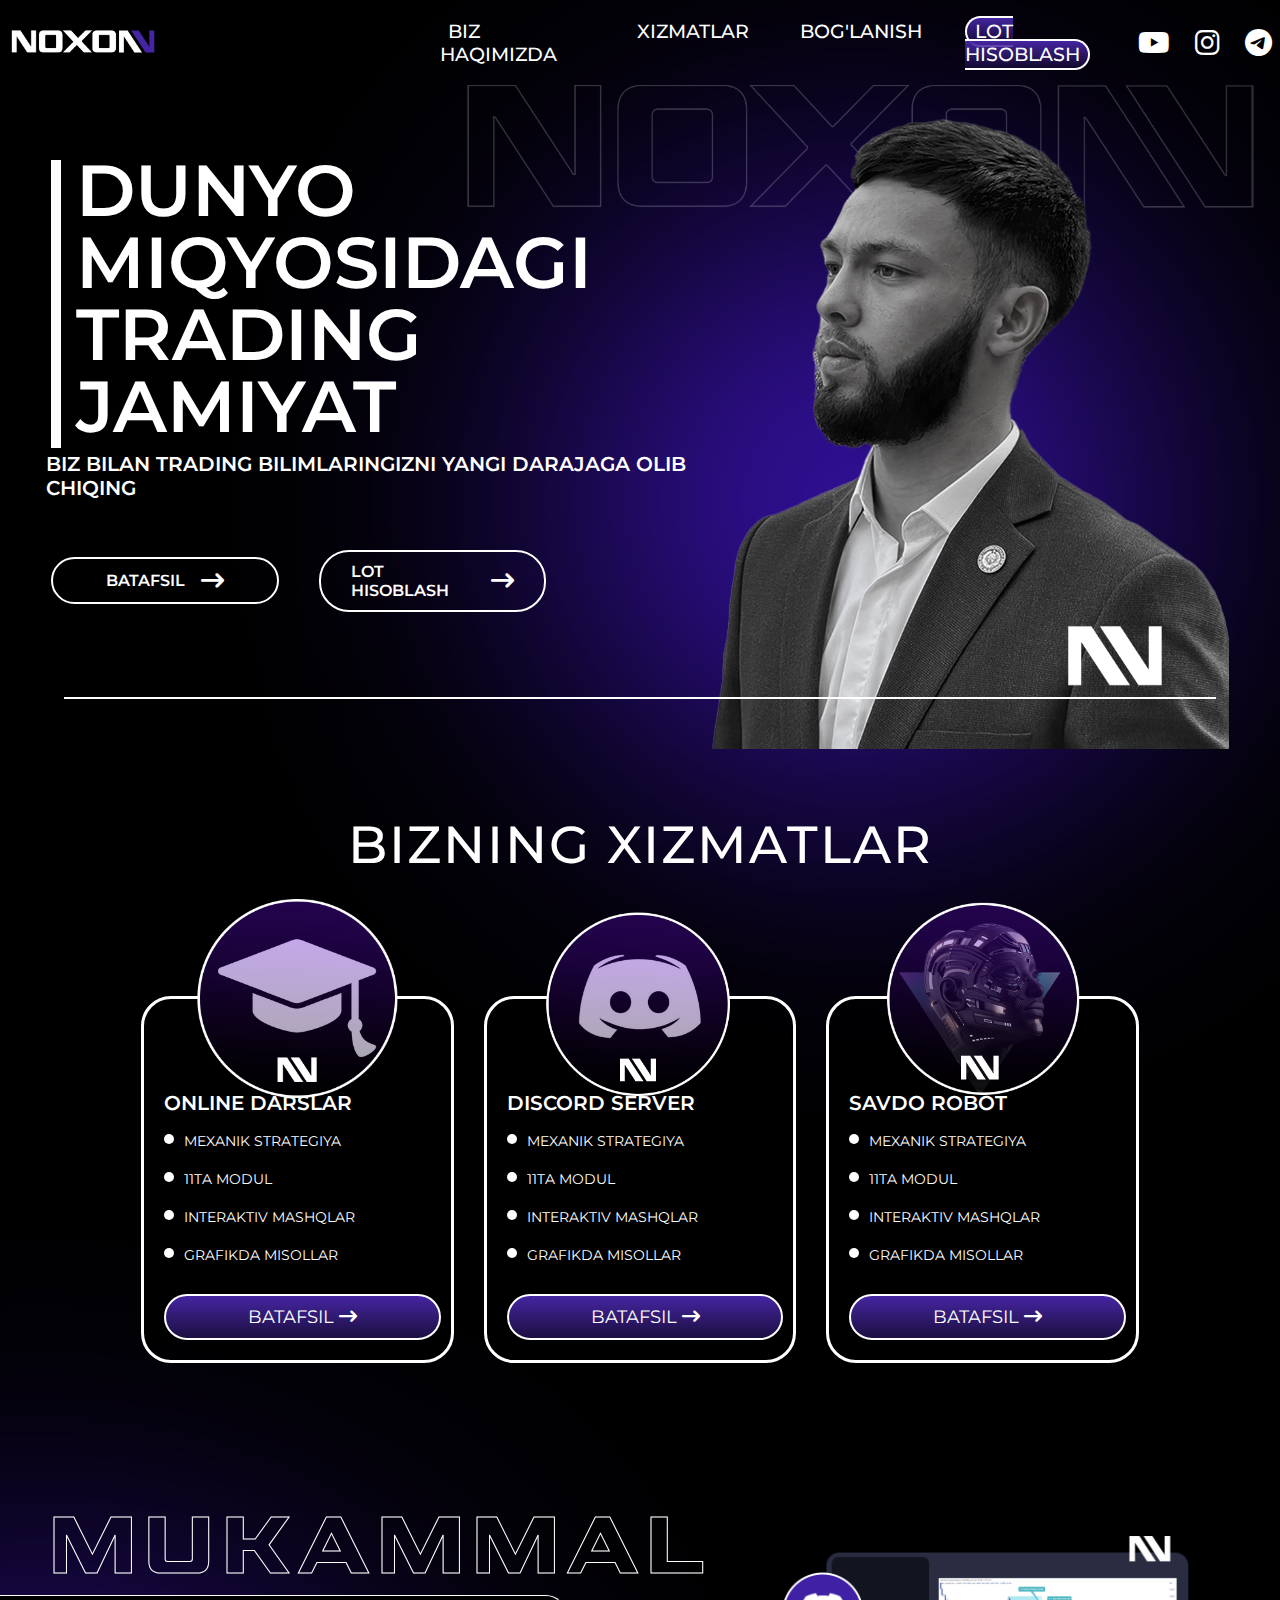
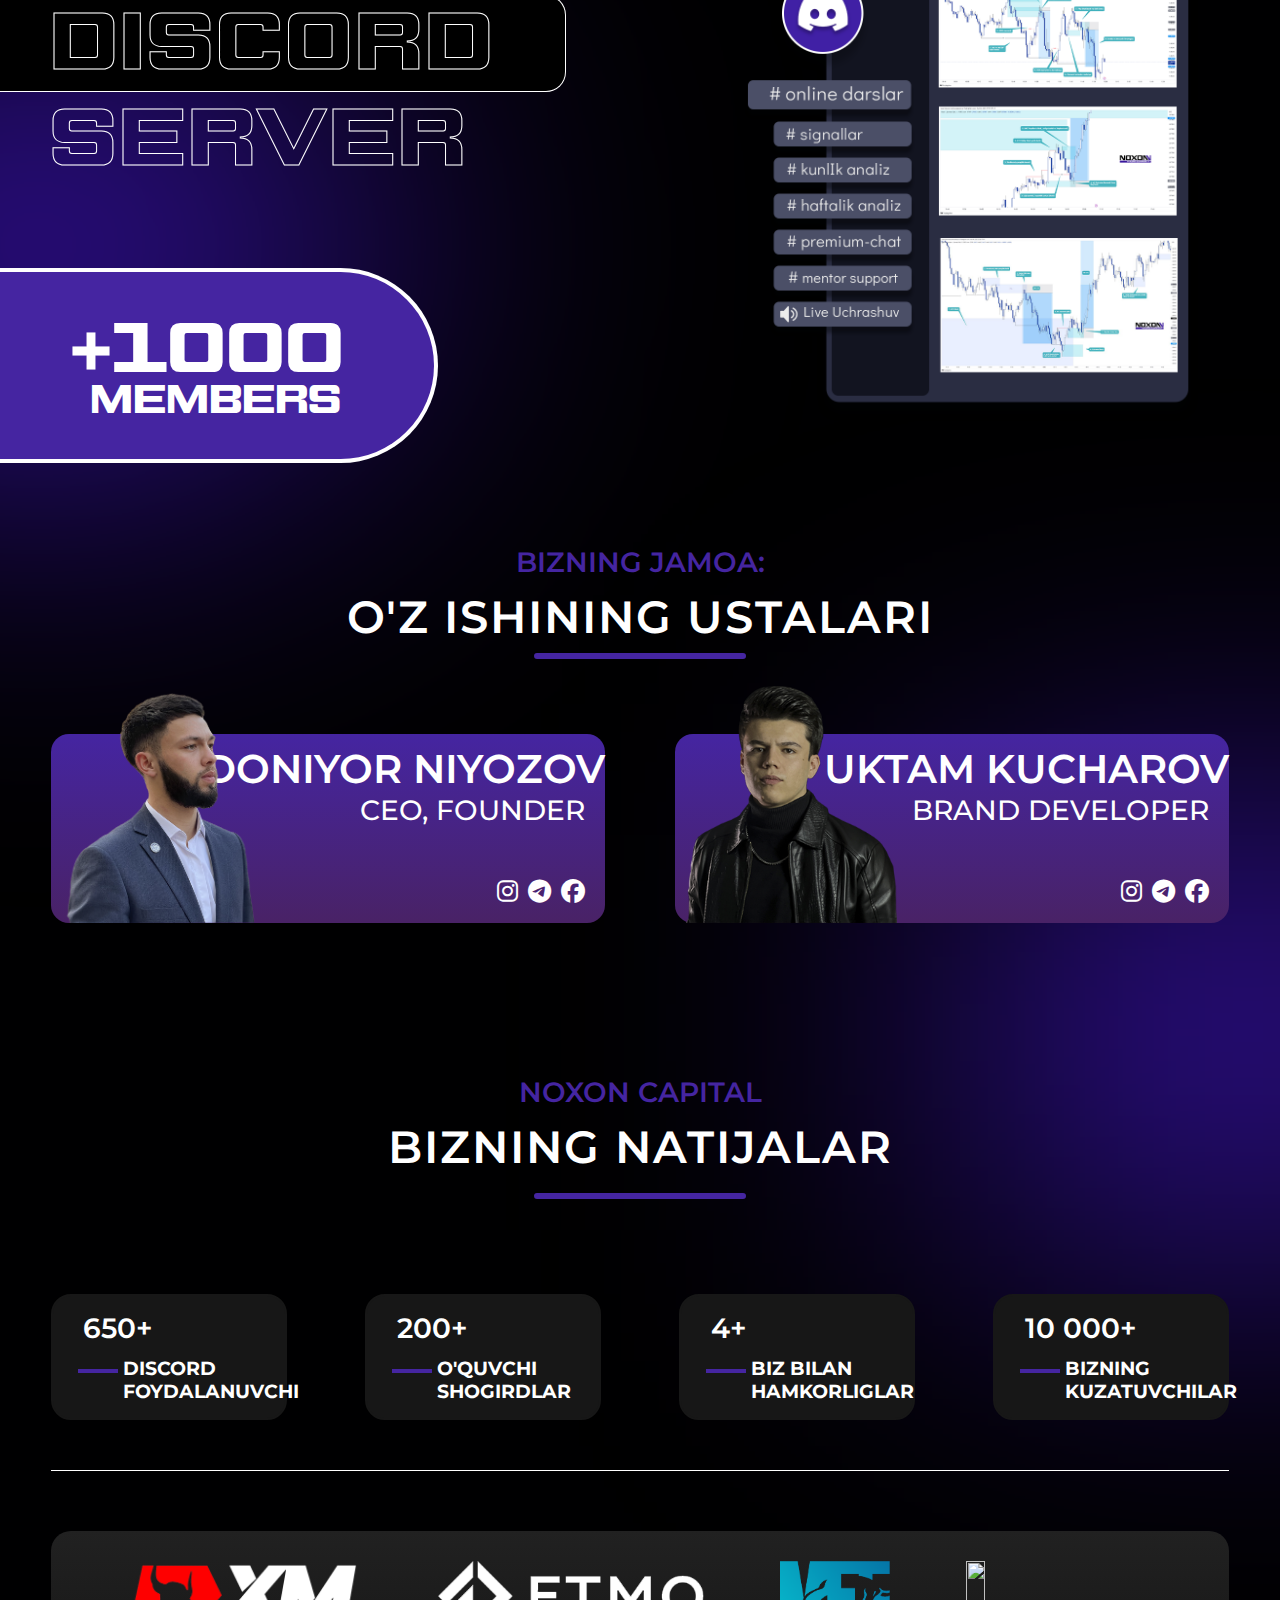
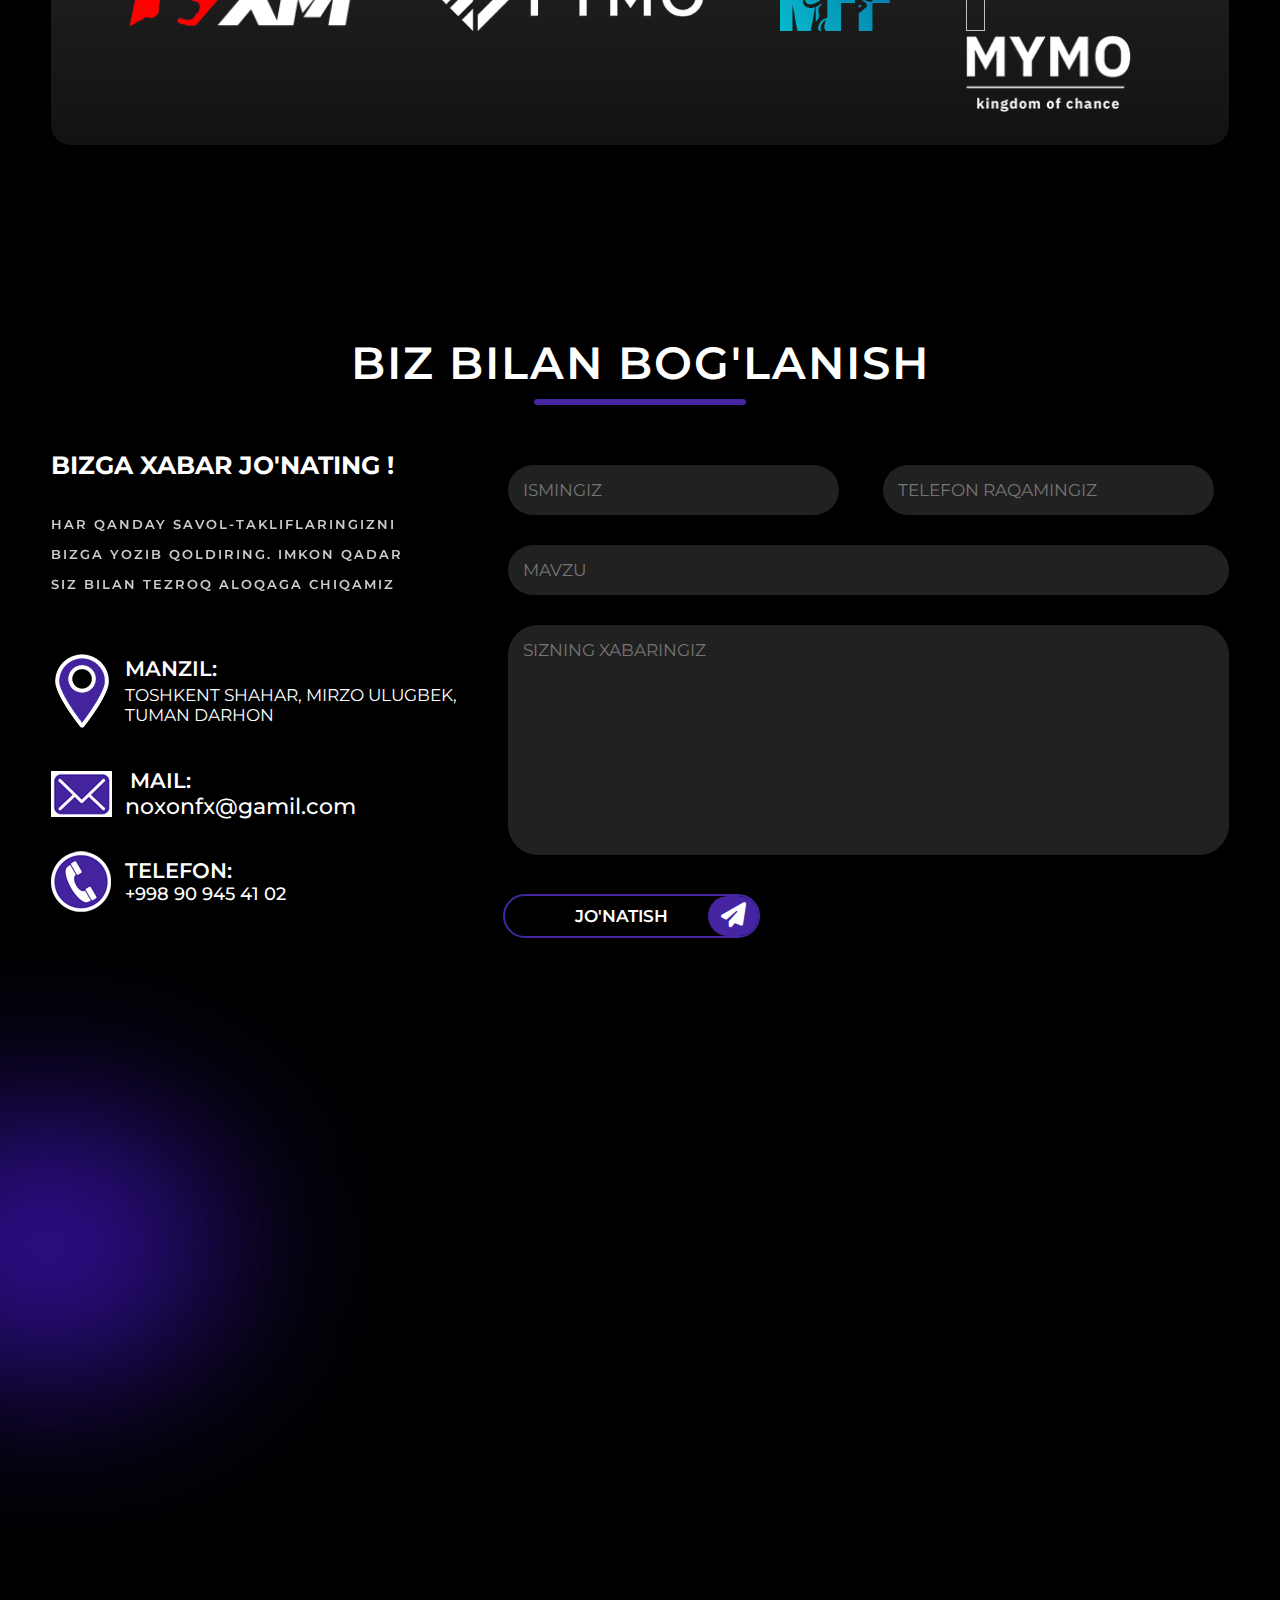
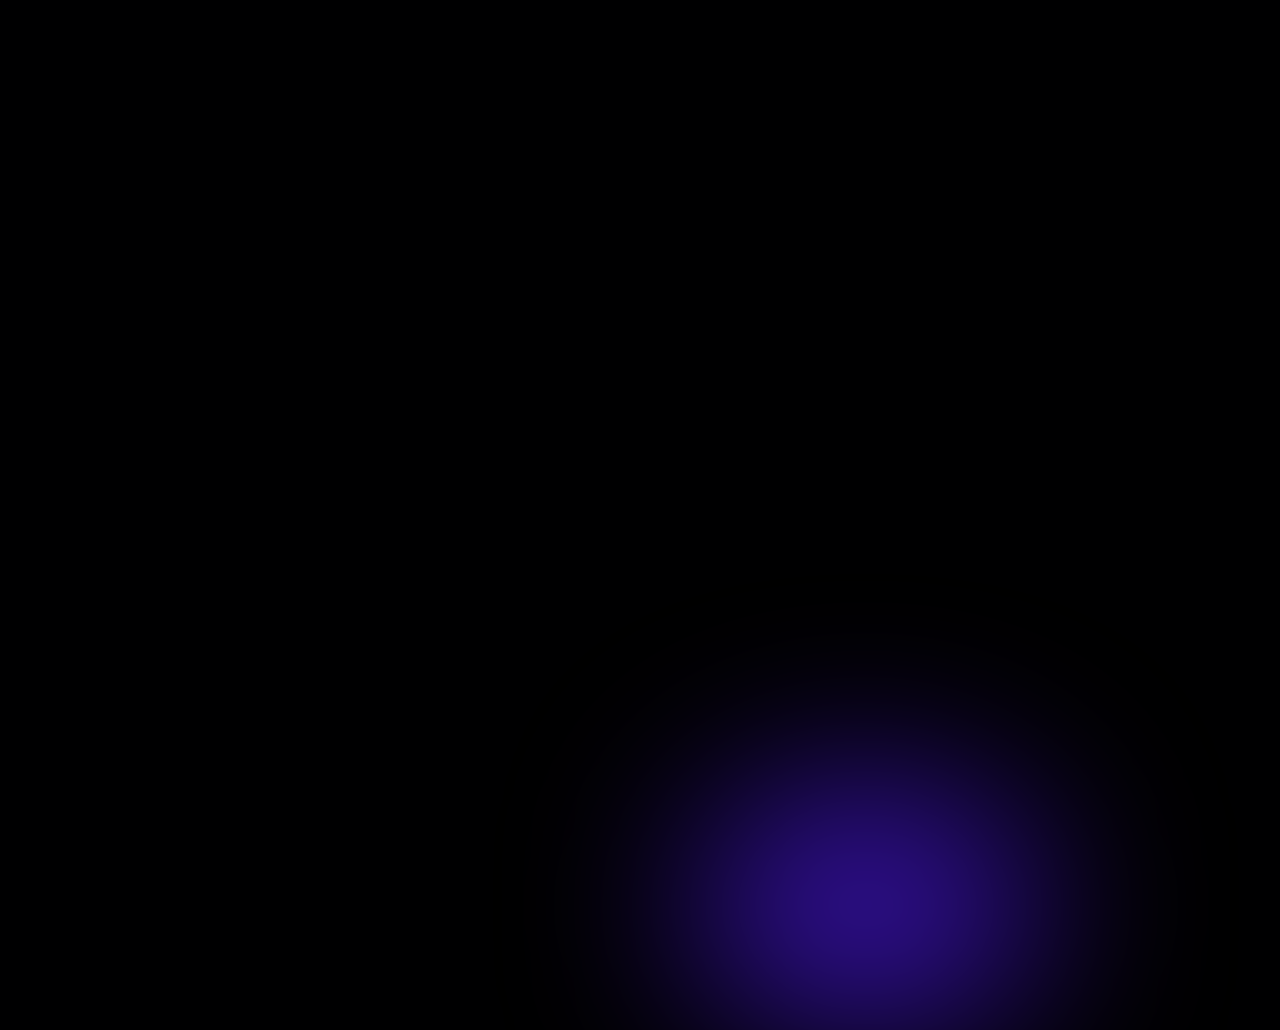
==== commit 4bb4bc2b: "sss" ====
--- a/index.html
+++ b/index.html
@@ -20,7 +20,7 @@
    <div class="shape shape10"></div>
 
    <header class="header">
-      <a href="/pages/more.html" class="header__logo"><img src="image/logo.png" alt="logo" height="70"></a>
+      <a href="/pages/more.html" class="header__logo"><img src="image/logo.png" alt="logo" height="85"></a>
       <div class="flex">
          <nav class="header__navbar">
             <ul class="header__navbar-list">
@@ -92,13 +92,11 @@
       <div>
          <div class="content  ">
             <h1 class="home-heading">dunyo miqyosidagi trading jamiyat</h1>
-            <br>
-            <br>
             <p>biz bilan trading bilimlaringizni yangi darajaga olib chiqing</p>
          </div>
          <div class="home__link">
-            <a href="pages/more.html">Batafsil <i class="fa-solid fa-arrow-right-long fa-beat"></i></a>
-            <a href="pages/savdo-robot.html">Lot hisoblash <i class="fa-solid fa-arrow-right-long fa-beat"></i></a>
+            <a href="pages/more.html">Batafsil <i class="fa-solid fa-arrow-right-long fa-beat "></i></a>
+            <a href="pages/savdo-robot.html">Lot hisoblash <i class="fa-solid fa-arrow-right-long fa-beat "></i></a>
          </div>
       </div>
       <img class="home__outline" src="image/opp.png" alt="">
@@ -160,7 +158,7 @@
          <br>
          <br>
          <div class="discord__members">
-            <h1 class="discord__members-title">+650</h1>
+            <h1 class="discord__members-title">+1000</h1>
             <p>members</p>
          </div>
       </div>
@@ -197,13 +195,7 @@
    </section>
    <br>
    <br>
-   <br>
-   <br>
-   <br>
-   <br>
-   <br>
-   <br>
-   <br>
+   
    <section class="result " id="result">
       <p class="price__subtitle team__text">noxon capital</p>
       <h1 class="price__title team__center">bizning natijalar</h1>
@@ -231,15 +223,16 @@
 
          </li>
          <li class="hamkor__item">
-            <img style="padding: 5px; background-color: rgb(68, 61, 61);" src="../image/fxm.png" alt="">
+            <img  src="../image/fxm.png" alt="">
 
          </li>
          <li class="hamkor__item">
             <img src="../image/mt.png" alt="">
 
          </li>
-         <li class="hamkor__item">
-            <img src="../image/mym.png" alt="">
+         <li class="hamkor__item  ">
+            <img src="../image/mym2.png" style="width:32%;"  alt="">
+            <img src="../image/mym.png" style="height: 50%;">
 
          </li>
       </ul>
--- a/css/main.min.css
+++ b/css/main.min.css
@@ -1 +1 @@
-@import"https://fonts.googleapis.com/css2?family=Montserrat:wght@100;200;300;400;500;600;800;900&display=swap";*{font-family:"Montserrat",sans-serif;margin:0;padding:0;-webkit-box-sizing:border-box;box-sizing:border-box;outline:none;border:none;text-decoration:none;text-transform:uppercase;-webkit-transition:all .2s linear;transition:all .2s linear}html{scroll-behavior:smooth}body{background:#000001}ul{list-style:none}section{padding:2rem 4%}@media screen and (max-width: 991px){html{font-size:55%}section{padding:2rem}}@media screen and (max-width: 450px){html{font-size:50%}}.header{display:grid;grid-template-columns:1fr 2fr;-webkit-box-align:center;-ms-flex-align:center;align-items:center;-webkit-box-pack:justify;-ms-flex-pack:justify;justify-content:space-between;padding:0 5px;width:99%;margin:0 auto}.header__logo{height:70px}.header__navbar-list{display:-webkit-box;display:-ms-flexbox;display:flex;-webkit-column-gap:25px;-moz-column-gap:25px;column-gap:25px}.header__navbar-item:last-child .header__navbar-link{border:2px solid #fff;color:#fff;border-radius:30px;background:-webkit-gradient(linear, left top, left bottom, from(#4525a1), color-stop(transparent), color-stop(transparent), color-stop(transparent), to(transparent));background:linear-gradient(to bottom, #4525a1, transparent, transparent, transparent, transparent);background-size:auto 500%}.header__navbar-item:last-child .header__navbar-link:hover{background-position:right center}.header__navbar-link{color:#fff;font-size:20px;padding:2px 8px;font-weight:600}.header__navbar-link:hover{color:#4525a1}.header__social-list{display:-webkit-box;display:-ms-flexbox;display:flex;gap:15px}.header__social-link{color:#fff;font-size:30px}.header__social-link:hover{color:#4525a1}.border-bottom{border-bottom:1px solid #fff}.menu-btn{position:fixed;right:5%;background:rgba(0,0,0,0);border-radius:6px;display:none;-webkit-box-pack:center;-ms-flex-pack:center;justify-content:center;-webkit-box-align:center;-ms-flex-align:center;align-items:center;cursor:pointer;-webkit-transition:all .5s ease-in-out;transition:all .5s ease-in-out;z-index:201;width:50px;height:50px}.menu-btn__burger{width:30px;height:4px;background:#fff;border-radius:5px;-webkit-box-shadow:0 2px 5px rgba(255,101,47,.2);box-shadow:0 2px 5px rgba(255,101,47,.2);-webkit-transition:all .5s ease-in-out;transition:all .5s ease-in-out}.menu-btn__burger::before,.menu-btn__burger::after{content:"";position:absolute;width:30px;height:4px;background:#fff;border-radius:5px;-webkit-box-shadow:0 2px 5px rgba(255,101,47,.2);box-shadow:0 2px 5px rgba(255,101,47,.2);-webkit-transition:all .5s ease-in-out;transition:all .5s ease-in-out}.menu-btn__burger::before{-webkit-transform:translateY(-10px);transform:translateY(-10px)}.menu-btn__burger::after{-webkit-transform:translateY(10px);transform:translateY(10px)}.menu-btn.open .menu-btn__burger{-webkit-transform:translateX(-50px);transform:translateX(-50px);background:rgba(0,0,0,0);-webkit-box-shadow:none;box-shadow:none}.menu-btn.open .menu-btn__burger::before{-webkit-transform:rotate(45deg) translate(35px, -35px);transform:rotate(45deg) translate(35px, -35px)}.menu-btn.open .menu-btn__burger::after{-webkit-transform:rotate(-45deg) translate(35px, 35px);transform:rotate(-45deg) translate(35px, 35px)}.fixed-navbar{position:fixed;left:100%;top:0;width:100%;height:100%;background:rgba(0,0,0,.8470588235);z-index:200;display:none;-webkit-box-align:center;-ms-flex-align:center;align-items:center;-webkit-box-pack:center;-ms-flex-pack:center;justify-content:center;-webkit-box-orient:vertical;-webkit-box-direction:normal;-ms-flex-direction:column;flex-direction:column;gap:20px}.fixed-navbar .header__navbar-list{-webkit-box-orient:vertical;-webkit-box-direction:normal;-ms-flex-direction:column;flex-direction:column;-webkit-box-align:center;-ms-flex-align:center;align-items:center;gap:20px}.left-0{left:0 !important}.left-5{right:85% !important}@media screen and (max-width: 1045px){.header .header-navbar .header__navbar-list__navbar-item a{font-size:25px}}@media screen and (max-width: 991px){.header{padding:0 20px}.header__navbar,.header__social-list{display:none}.menu-btn{display:-webkit-box;display:-ms-flexbox;display:flex}.fixed-navbar{display:-webkit-box;display:-ms-flexbox;display:flex}.fixed-navbar .header-navbar,.fixed-navbar .header__social-list{display:-webkit-box;display:-ms-flexbox;display:flex}}.container{width:100%;margin-left:auto;margin-right:auto;padding-left:40px;padding-right:40px}@media screen and (max-width: 450px){.container{width:600px}}@media screen and (max-width: 768px){.container{width:700px}}@media screen and (max-width: 991px){.container{width:900px}}@media screen and (max-width: 1100px){.container{width:1100px}}@media screen and (max-width: 1270px){.container{width:1300px}}.logo-absolute{position:absolute;width:100px !important;top:75%;right:9%}.line{position:absolute;width:86%;height:2px;top:88%;left:5%;right:5%;background:#fff}@media screen and (max-width: 768px){.logo-absolute{width:100px !important;top:70%}}.flex{display:-webkit-box;display:-ms-flexbox;display:flex;-webkit-box-align:center;-ms-flex-align:center;align-items:center;-webkit-box-pack:justify;-ms-flex-pack:justify;justify-content:space-between;gap:10px}.home{display:-webkit-box;display:-ms-flexbox;display:flex;gap:10px;-webkit-box-align:center;-ms-flex-align:center;align-items:center;position:relative}.home__outline{position:absolute;right:2%;top:0;width:63% !important;z-index:-1}.home__link{margin-top:50px;display:-webkit-box;display:-ms-flexbox;display:flex;gap:40px}.home__link a,.home__link button{padding:8px 34px;border:2px solid #fff;color:#fff;border-radius:30px;background:-webkit-gradient(linear, left top, left bottom, from(transparent), color-stop(transparent), color-stop(transparent), color-stop(#4525a1), color-stop(transparent), to(transparent));background:linear-gradient(to bottom, transparent, transparent, transparent, #4525a1, transparent, transparent);background-size:auto 500%;cursor:pointer}.home__link a:hover,.home__link button:hover{background-color:#4525a1}.home .content{position:relative;margin-left:25px}.home .content h1{font-size:60px;font-weight:600;line-height:1.1;color:#fff}.home .content p{font-size:20px;font-weight:600;color:#fff;margin-top:5px}.home .content::after{content:"";position:absolute;top:0;left:-25px;height:100%;width:10px;background:#fff;border-radius:0}.home__info{display:-webkit-box;display:-ms-flexbox;display:flex;-webkit-box-pack:justify;-ms-flex-pack:justify;justify-content:space-between;margin-top:40px}.home__info-box{width:30%;padding:15px;border:3px solid #4525a1;border-radius:17px}.home__info-box h1{color:#fff;font-size:24px}.home__info-box p{color:#fff;font-size:16px;margin-left:20px;position:relative}.home__info-box p::before{content:"";position:absolute;top:10px;left:-22px;height:2px;width:20px;background:#4525a1}.home>img{width:42%}.home__bg{position:absolute;top:0%;left:34%;right:-10%;height:100%;width:66% !important;z-index:-1}.home__more{height:calc(100% - 75.8px)}.home__more .content{width:65%;padding-left:18px;margin-top:65px}.home__more .content h1{font-size:58px}.home__more .content p{font-size:32px;line-height:30px}.home__flex{display:grid;grid-template-columns:2fr 1.3fr;width:100%}.home__flex div .content h1{font-size:50px;letter-spacing:3px}.home__flex div .content p{width:70%}.home__flex div .home__info{width:75%}.home__flex div .home__info .home__info-box h1{font-size:30px}.home__flex div .home__info .home__info-box p{font-weight:600}.home__flex img{width:100%}.online_info{display:grid;grid-template-columns:1fr 1.2fr;-webkit-box-align:center;-ms-flex-align:center;align-items:center;gap:150px;width:90%;margin:0 auto}.online_info img{width:5%}.online_info .info__content{padding:30px 15px 60px 15px}.online_info .info__content h1{color:#fff}.online_info .info__content h1 span{color:#4525a1}.online_info .info__content h2{color:#fff;font-size:18px;margin-top:15px}.online_info .info__content p{font-size:18px;line-height:1.5;word-spacing:4px;color:rgba(255,255,255,.7176470588)}.home-online{display:grid;grid-template-columns:1.2fr 1fr}.home-online div .content{padding-left:20px}.home-online div .content h1{font-size:52px}.home-online img{width:100%;position:relative;top:9%;right:4.5%;margin-top:-30px}.info-content{display:grid;grid-template-columns:1fr 1fr;-webkit-box-align:center;-ms-flex-align:center;align-items:center;width:90%;margin:0 auto}.info-content .info__content{width:100%;padding:28px 15px 55px 15px}.info-content .info__content h2{color:#fff;margin-top:20px;font-size:18px;font-weight:500}.info-content .info__content p{font-size:20px;line-height:1.5;word-spacing:3px;color:rgba(255,255,255,.4235294118)}.info{display:-webkit-box;display:-ms-flexbox;display:flex;-webkit-box-align:center;-ms-flex-align:center;align-items:center;gap:60px;width:100%}.info>img{width:32%}.info__content{margin-top:20px;padding:30px;border-radius:12px;border:2px solid #4525a1;background:#121212}.info__content h1{font-size:40px;color:#fff}.info__content h1 span{color:#4525a1}.info__content p{margin-top:20px;font-size:18px;font-weight:500;color:#fff}.imginfo>img{width:45%;margin-top:-20px}.price__subtitle{color:#4525a1;font-size:16px;text-align:center}.price .price__center{font-size:50px;padding-bottom:10px;font-weight:normal}.price .price__center::before{content:"";position:absolute;bottom:0px;left:50%;height:3px;width:10%;background:#4525a1;-webkit-transform:translateX(-50%);transform:translateX(-50%);border-radius:0px}.price .price__text{font-size:19px;color:#fff}.price__title{color:#fff;font-size:36px;text-align:center;letter-spacing:5px;position:relative}.price__title::before{content:"";position:absolute;bottom:0px;left:50%;height:5px;width:15%;background:#4525a1;-webkit-transform:translateX(-50%);transform:translateX(-50%);border-radius:10px}.price__list{width:60%;margin:0 auto;display:-webkit-box;display:-ms-flexbox;display:flex;-webkit-box-pack:justify;-ms-flex-pack:justify;justify-content:space-between;-webkit-box-align:center;-ms-flex-align:center;align-items:center;margin-top:80px}.price__item{width:30%;padding:10px 0 30px 0;border:4px solid #fff;background:#fff;border-radius:35px;text-align:center}.price__item:hover{background:#4525a1;color:#fff}.price__item:hover a{color:#181a1a;background:#fff}.price__item h3{font-size:26px}.price__item p{font-size:15px;margin-top:-5px}.price__item h1{font-size:62px;margin-top:20px;margin-bottom:35px}.price__item h4{font-size:12px;font-weight:500}.price__item a{color:#fff;margin-top:10px;display:inline-block;font-weight:700;padding:12px 24px;border-radius:30px;background:#4525a1}.price__item a:hover{-webkit-transform:scale(1.05);transform:scale(1.05)}.shape{position:absolute;width:350px;height:250px;background:#4525a1;border-radius:50%;-webkit-filter:blur(90px);filter:blur(90px);z-index:-10}.shape1{top:0}.shape2{top:100%;right:0}.shape3{top:200%;left:0}.shape4{top:240%;left:50%}.shape5{top:15%;left:40%}.shape6{top:110%;left:60%}.shape7{top:190%;left:10%}.shape8{top:300%;left:50%;border-radius:0}.shape9{top:480%;left:-10%}.shape10{top:620%;left:54%}.services{color:#fff}.services__title{text-align:center;color:#fff;font-size:52px;letter-spacing:2px;font-weight:500;margin-bottom:20px}.services__item{position:relative;border:3px solid #fff;border-radius:30px;padding:150px 40px 40px;margin-top:100px}.services__list{display:-webkit-box;display:-ms-flexbox;display:flex;-webkit-box-pack:justify;-ms-flex-pack:justify;justify-content:space-between;padding:0px 90px;-ms-flex-line-pack:center;align-content:center}.services__item{position:relative;border:3px solid #fff;border-radius:30px;padding:130px 28px 28px;margin-top:100px;line-height:38px;margin-bottom:25px;width:28%}.services__item h2{font-size:24px;font-weight:600}.services__item p{font-size:15px;margin-left:20px;position:relative}.services__item p::before{content:"";position:absolute;left:-20px;top:12px;width:10px;height:10px;border-radius:50%;background:#fff}.services__item>img{position:absolute;top:-100px;left:50%;-webkit-transform:translateX(-50%);transform:translateX(-50%);width:200px}.services__link{margin-top:20px}.services__link a{display:inline-block;width:100%;text-align:center;padding:8px 34px;border:2px solid #fff;color:#fff;border-radius:30px;background:-webkit-gradient(linear, left top, left bottom, from(#4525a1), color-stop(transparent), color-stop(transparent), to(transparent));background:linear-gradient(to bottom, #4525a1, transparent, transparent, transparent);background-size:auto 500%}.services__link a:hover{background-position:center right}.discord{display:-webkit-box;display:-ms-flexbox;display:flex;-webkit-box-pack:justify;-ms-flex-pack:justify;justify-content:space-between;margin-top:80px;-webkit-box-align:center;-ms-flex-align:center;align-items:center}.discord__title{padding:0 20px 0 70px;font-size:75px;font-weight:600;letter-spacing:10px;line-height:95px;display:inline-block;font-family:Verdana,Geneva,Tahoma,sans-serif}.discord__title-bg{background:#000;border:1px solid #fff;border-left:0;border-radius:12px;border-top-left-radius:0;border-bottom-left-radius:0}.discord__members{padding:15px 60px 15px 120px;color:#fff;background:#4525a1;display:inline-block;border-radius:90px;border-top-left-radius:0;border-bottom-left-radius:0;border:1px solid #fff;border-left:0;margin-top:-33px}.discord__members-title{font-size:97px}.discord__members p{font-size:34px;margin-top:-20px;padding-left:15px}.discord__right{margin-left:-50px}.discord__right img{width:80%;height:100%}.team__text{font-size:25px}.team__center{font-size:45px;letter-spacing:2px;padding-bottom:10px}.team{margin-top:50px;color:#fff}.team__list{display:-webkit-box;display:-ms-flexbox;display:flex;-webkit-box-pack:center;-ms-flex-pack:center;justify-content:center;margin-top:50px;gap:30px}.team__item{position:relative;width:40%;border-radius:15px;text-align:right;background:-webkit-gradient(linear, left top, left bottom, from(#4525a1), to(#492266));background:linear-gradient(to bottom, #4525a1, #492266)}.team__item img{position:absolute;bottom:0;left:2%}.team__item h1{font-size:27px;padding:40px 20px 0 30px}.team__item h2{font-size:25px;font-weight:400;margin:0 20px 50px}.team__item-social{display:-webkit-box;display:-ms-flexbox;display:flex;gap:10px;-webkit-box-pack:end;-ms-flex-pack:end;justify-content:flex-end;margin-right:20px}.team__item-social a{color:#fff;font-size:28px;padding-bottom:5px}.result{margin-top:50px}.result__list{display:-webkit-box;display:-ms-flexbox;display:flex;-webkit-box-pack:justify;-ms-flex-pack:justify;justify-content:space-between;gap:30px;color:#fff;margin-top:60px;padding-bottom:50px}.result__item{padding:10px 20px;background:#171717;border-radius:30px;border:2px solid #171717}.result__item h1{font-size:45px}.result__item p{font-size:22px;margin-left:40px;position:relative}.result__item p::before{content:"";position:absolute;left:-45px;top:12px;width:40px;height:4px;background:#4525a1}.result__item:hover{background:rgba(0,0,0,0);border:2px solid #4525a1}.connect{margin-top:50px;color:#fff}.connect__wrapper{display:grid;grid-template-columns:1.2fr 2fr;margin-top:50px}.connect__wrapper>div h2{font-size:25px;font-weight:700}.connect__wrapper>div p{width:80%;font-size:12.5px;letter-spacing:2px;line-height:30px;font-weight:600;opacity:.8;margin-top:30px}.connect__list{margin-top:50px}.connect__item{display:grid;margin-bottom:20px;grid-template-columns:.2fr 1fr;-webkit-box-align:center;-ms-flex-align:center;align-items:center;grid-template-rows:repeat(3, 0.1fr)}.connect__item h3{font-size:21px;font-weight:700}.connect__item h4{font-size:18px;font-weight:500}.connect__form{text-align:justify}.connect__form input,.connect__form textarea{background:#212121;padding:15px;margin:15px;border-radius:30px;resize:none;color:#fff;font-size:17px}.connect__form input:focus,.connect__form textarea:focus{background:rgba(122,122,122,.5529411765);color:#fff}.connect__form .name,.connect__form .number{width:45%}.connect__form .theme,.connect__form .message{width:98%}.connect__form .home__link{margin-top:20px;margin-left:10px}.connect__form .home__link button{border:2px solid #4525a1;position:relative;padding:10px 70px 10px 50px;font-size:17px;font-weight:600}.connect__form .home__link button i{font-size:25px;position:absolute;right:0px;top:0;background:#4525a1;width:50px;height:100%;border-radius:30px;display:-webkit-box;display:-ms-flexbox;display:flex;-webkit-box-pack:center;-ms-flex-pack:center;justify-content:center;-webkit-box-align:center;-ms-flex-align:center;align-items:center}.who{margin-top:5%;display:grid;grid-template-columns:1fr 1.3fr;-webkit-box-align:center;-ms-flex-align:center;align-items:center;gap:20px}.who .who__span{display:block;background-color:#fff;width:80px;border-bottom:4px solid;padding-top:5px;float:right}.who .who__span2{display:block;background-color:#fff;width:5px;height:80px;border-bottom:4px solid;float:right;margin-top:-6.2%}.who .img{margin-top:-5%}.who .img img{width:95%}.who__content{color:#fff;margin-top:-20px}.who__content h2{font-size:30px;width:10%;line-height:30px;padding-left:40px;padding-bottom:40px}.who__content .p{text-transform:none;font-size:28px;padding-bottom:30px;font-weight:600;line-height:35px}.who__content .p span{text-transform:none;font-size:25px;line-height:30px;word-spacing:12px;color:rgba(255,255,255,.9176470588)}.who__content::before{content:"";position:absolute;left:50%;height:4px;width:11%;top:112.3%;left:53%;background:#4525a1;-webkit-transform:translateX(-50%);transform:translateX(-50%);border-radius:0}.who__paragraph{color:#fff;font-weight:400;margin-left:40px;position:relative;line-height:1.5;font-size:31px;text-transform:none}.who__paragraph span{width:100%;text-transform:none}.who__paragraph::before{content:"";position:absolute;left:-30px;top:0;height:100%;width:5px;background:#fff;border-radius:15px;background:fixed}.bro__item{height:300px;width:100%;border:2px solid #fff;border-radius:15px;display:-webkit-box;display:-ms-flexbox;display:flex;position:relative;margin-top:150px;padding:20px}.bro__item img{position:absolute;height:120%;bottom:0}.bro__item p{width:100%;color:#fff;margin-left:330px;font-size:22px;line-height:1.3;word-spacing:10px;letter-spacing:1.5px;margin-top:25px;font-weight:500;text-transform:none}.bro__item p span{text-transform:none;width:100%}.bro__item h4{color:#fff;font-size:24px;position:absolute;left:2%;bottom:-28%;font-weight:400;bottom:-23%}.bro__item h4 span{font-weight:700;font-size:28px}.bro__item:last-child p{margin-left:0;margin-right:330px}.bro__item:last-child img{right:2%}.bro__item:last-child h4{left:73%}.bro__item:last-child h4 span{font-size:30px}.bor{border-right:3px solid #4525a1;border-radius:8%}.community__list{display:-webkit-box;display:-ms-flexbox;display:flex;-webkit-box-pack:justify;-ms-flex-pack:justify;justify-content:space-between;margin-top:60px}.community__item{width:30%;position:relative;padding:20px}.community__item img{position:absolute;width:100%}.community__item h1{color:#fff;font-size:22px;padding:15px 0 0 45%}.community__item p{color:#fff;margin-left:160px;margin-top:50px;position:relative;font-size:12px}.community__item p::before{content:"";position:absolute;left:-4%;top:0;height:100%;width:3px;background:#4525a1}.hamkor{margin-top:60px}.hamkor__list{margin-top:60px;display:-webkit-box;display:-ms-flexbox;display:flex;-webkit-box-pack:space-evenly;-ms-flex-pack:space-evenly;justify-content:space-evenly;padding:50px 0;border-radius:20px;background:-webkit-gradient(linear, left bottom, left top, from(#121212), to(#212121));background:linear-gradient(to top, #121212, #212121)}.hamkor__item img{height:70px}@media screen and (max-width: 1318px){.who{display:-webkit-box;display:-ms-flexbox;display:flex}.who .img .who__span{display:block;background-color:#fff;width:80px;height:5px;margin-top:.1%;margin-right:10%}.who .img img{width:88%}.who .img .who__span2{display:inline;background-color:#fff;width:5px;height:80px;margin-right:9.5%;float:right}.who__content{color:#fff;margin-top:-50px}.who__content h2{font-size:30px;width:10%;line-height:30px;padding-left:40px;padding-bottom:40px}.who__content .p{text-transform:none;font-size:28px;padding-bottom:30px;font-weight:600;line-height:35px}.who__content .p span{text-transform:none;font-size:25px;line-height:30px;word-spacing:12px;color:rgba(255,255,255,.9176470588)}.who__content::before{content:"";position:absolute;left:50%;height:4px;width:11%;top:108.3%;left:65%;background:#4525a1;-webkit-transform:translateX(-50%);transform:translateX(-50%);border-radius:0}.result__list{width:100%}.result__list .result__item{width:20%;padding:15px 30px}.result__list .result__item h1{font-size:28px}.result__list .result__item p{font-size:19px}.header{padding:0 2px;font-size:15px;grid-template-columns:1fr 2.8 .5fr;width:99%;margin:0 auto;gap:15px}.header .flex .header__navbar .header__navbar-list .header__navbar-item .header__navbar-link{font-size:17px;font-weight:600}.header .flex .header__navbar .header__social-list .header__social-item .header__social-link{font-size:20px}.home__more .home__bg{left:34%}.services__list{-webkit-box-pack:justify;-ms-flex-pack:justify;justify-content:space-between;gap:30px;width:100%;margin:0 auto}.services__item{width:33%;padding:85px 10px 20px 20px}.services__item img{width:65%}.services__item h2{font-size:20px}.services__item p{font-size:14px}.services__link a{font-size:15px}}@media screen and (max-width: 1270px){.header{padding:0 2px;font-size:15px;width:95%;margin:0 auto;gap:15px}.header .flex .header__navbar .header__navbar-list .header__navbar-item .header__navbar-link{font-size:17px;font-weight:700}.who{display:-webkit-box;display:-ms-flexbox;display:flex}.who .img .who__span{display:block;background-color:#fff;width:80px;height:5px;margin-top:.1%;margin-right:10%}.who .img img{width:88%}.who .img .who__span2{display:inline;background-color:#fff;width:5px;height:80px;margin-right:9.5%;float:right}.who__content{color:#fff;margin-top:-70px}.who__content h2{font-size:30px;width:10%;line-height:30px;padding-left:40px;padding-bottom:40px}.who__content .p{text-transform:none;font-size:28px;padding-bottom:30px;font-weight:600;line-height:35px}.who__content .p span{text-transform:none;font-size:25px;line-height:30px;word-spacing:12px;color:rgba(255,255,255,.9176470588)}.who__content::before{content:"";position:absolute;left:50%;height:4px;width:11%;top:108.3%;left:65%;background:#4525a1;-webkit-transform:translateX(-50%);transform:translateX(-50%);border-radius:0}.community__item h1{color:#fff;font-size:22px;padding:15px 0 0 40%}.community__item p{color:#fff;margin-left:140px;margin-top:30px;position:relative;font-size:13px}.community__item p::before{content:"";position:absolute;left:-4%;top:0;height:100%;width:3px;background:#4525a1}.home .home__bg{width:100%;left:34%}.team__item{position:relative;width:40%;border-radius:15px;text-align:right;background:-webkit-gradient(linear, left top, left bottom, from(#4525a1), to(#492266));background:linear-gradient(to bottom, #4525a1, #492266)}.team__item img{position:absolute;bottom:0;left:2%}.team__item h1{font-size:22px;padding:40px 20px 0 30px}.team__item h2{font-size:19px;font-weight:400;margin:0 20px 50px}.team__item-social{display:-webkit-box;display:-ms-flexbox;display:flex;gap:10px;-webkit-box-pack:end;-ms-flex-pack:end;justify-content:flex-end;margin-right:20px}.team__item-social a{color:#fff;font-size:28px;padding-bottom:5px}.bro__item p{font-size:20px}.bro .bro__item:last-child h4{left:70%}.discord .discord__left h1{font-size:60px;margin-bottom:10px}.discord .discord__left p{font-size:25px}.discord .discord__right{width:100%}.discord .discord__right img{width:100%}.discord .discord__members{padding:18px 40px 18px 150px}.home .content .home-heading{font-size:42px}.home .content p{font-size:18px}}@media screen and (max-width: 1145px){.result__list{width:100%;display:grid;grid-template-columns:repeat(2, 1fr);-ms-flex-wrap:wrap;flex-wrap:wrap}.result__list .result__item{width:100%;padding:5% 8%}.result__list .result__item h1{font-size:38px;margin-bottom:10px}.result__list .result__item p{font-size:18px}.who{display:none}.who .img .who__span{display:block;background-color:#fff;width:80px;height:5px;margin-top:.1%;margin-right:10%}.who .img img{width:92%;margin-top:-10px}.who .img .who__span2{display:inline;background-color:#fff;width:5px;height:80px;margin-right:9.5%;float:right}.who__content{color:#fff;margin-top:-10px}.who__content h2{font-size:25px;width:10%;line-height:28px;padding-left:40px;padding-bottom:40px}.who__content .p{text-transform:none;font-size:28px;padding-bottom:30px;font-weight:600;line-height:35px}.who__content .p span{text-transform:none;font-size:25px;line-height:30px;word-spacing:12px;color:rgba(255,255,255,.9176470588)}.who__content::before{content:"";position:absolute;left:50%;height:4px;width:11%;top:115.3%;left:65%;background:#4525a1;-webkit-transform:translateX(-50%);transform:translateX(-50%);border-radius:0}.header{padding:0 5px;font-size:15px}.header .flex .header__navbar .header__navbar-list .header__navbar-item .header__navbar-link{font-size:13px}.discord__home div .content .home-heading{font-size:40px}.discord__home div .content p{font-size:15px;line-height:23px}.discord__home div .home__info{-webkit-box-pack:space-evenly;-ms-flex-pack:space-evenly;justify-content:space-evenly}.discord__home div .home__info-box{width:25%;padding:15px;border:2px solid #4525a1;border-radius:17px}.discord__home div .home__info-box h1{font-size:23px}.discord__home div .home__info-box p{font-size:10px}.bro__item p{font-size:20px}.bro .bro__item:last-child h4{left:65%}.community__item h1{color:#fff;font-size:22px;padding:15px 0 0 44%}.community__item p{color:#fff;margin-left:110px;margin-top:18px;position:relative;font-size:12px}.community__item p::before{content:"";position:absolute;left:-4%;top:0;height:100%;width:3px;background:#4525a1}.home__flex{display:grid;grid-template-columns:2fr 1.8fr;width:100%}.home__flex div .content h1{font-size:40px;letter-spacing:3px}.home__flex div .content p{font-size:20px;width:100%}.home__flex div .home__info{width:100%}.home__flex div .home__info .home__info-box{width:32%}.home__flex div .home__info .home__info-box h1{font-size:25px}.home__flex div .home__info .home__info-box p{font-weight:500}.home__flex img{width:100%}.info-content{display:grid;grid-template-columns:1fr 1fr;-webkit-box-align:center;-ms-flex-align:center;align-items:center;width:100%;-webkit-box-orient:vertical;-webkit-box-direction:reverse;-ms-flex-direction:column-reverse;flex-direction:column-reverse;-ms-flex-wrap:wrap;flex-wrap:wrap}.info-content img{width:100%}.info-content .info__content{width:100%;padding:28px 15px 55px 15px}.info-content .info__content h2{color:#fff;margin-top:15px;font-size:15px;font-weight:500}.info-content .info__content p{font-size:15px;line-height:1.5;word-spacing:3px;color:rgba(255,255,255,.4235294118)}.price__subtitle{color:#4525a1;font-size:16px;text-align:center}.price__center{font-size:50px;padding-bottom:10px;font-weight:900}.price__center::before{content:"";position:absolute;bottom:0px;left:45%;height:3px;width:15%;background:#4525a1;-webkit-transform:translateX(-50%);transform:translateX(-50%);border-radius:0px}.price__text{font-size:19px;color:#fff}.price__title{color:#fff;font-size:36px;text-align:center;letter-spacing:5px;position:relative}.price__title::before{content:"";position:absolute;bottom:0px;left:50%;height:5px;width:15%;background:#4525a1;-webkit-transform:translateX(-50%);transform:translateX(-50%);border-radius:10px}.price__list{width:80%;margin:0 auto;display:-webkit-box;display:-ms-flexbox;display:flex;-webkit-box-pack:justify;-ms-flex-pack:justify;justify-content:space-between;-webkit-box-align:center;-ms-flex-align:center;align-items:center;margin-top:80px}.price__item{width:30%;padding:15px 0 40px 0;border:4px solid #fff;background:#fff;border-radius:35px}.price__item:hover{background:#4525a1;color:#fff}.price__item:hover a{color:#181a1a;background:#fff}.price__item h3{font-size:26px}.price__item p{font-size:15px;margin-top:-5px}.price__item h1{font-size:52px;margin-top:20px;margin-bottom:35px}.price__item h4{font-size:20px;font-weight:600}.price__item a{color:#fff;margin-top:5px;display:inline-block;font-weight:700;padding:12px 25px;border-radius:30px;background:#4525a1}.price__item a:hover{-webkit-transform:scaleX(1.1);transform:scaleX(1.1)}}@media screen and (max-width: 1100px){.home__outline{position:absolute;right:3%;top:0;width:62% !important;z-index:-1}.header{padding:0 8px;font-size:15px;width:95%;margin:0 auto;gap:15px}.header .flex .header__navbar .header__navbar-list .header__navbar-item .header__navbar-link{font-size:12px;font-weight:900}.line{width:91%;height:2px;top:80%;left:5%;right:0%;background:#fff}.logo-absolute{position:absolute;width:90px !important;top:65%;right:5%}.home .content h1{font-size:40px;font-weight:600;line-height:1.1;color:#fff}.team .team__list .team__item{width:60%}.team .team__list .team__item img{left:5%}.discord__left{width:80%}.discord__right img{width:100%}}@media screen and (max-width: 1045px){.home .content h1{font-size:40px;font-weight:600;line-height:1.1;color:#fff}.line{width:91%;height:2px;top:85%;left:5%;right:0%;background:#fff}.logo-absolute{position:absolute;width:85px !important;top:70%;right:9%}}@media screen and (max-width: 991px){.home{-webkit-box-orient:vertical;-webkit-box-direction:normal;-ms-flex-direction:column;flex-direction:column}.home div .content h1{font-size:35px}.home div .content p{font-size:15px}.home>img{width:70%}.home__link a{font-size:16px;padding:6px 18px}.home__outline{display:none}.home__bg{position:absolute;right:0%;top:0%;height:70%;left:0%;width:66% !important;background-size:cover;z-index:-1}.home .online__info{gap:20px;width:80%}.home .online__info .info__content{width:100% !important}.home .online__info .online-box{width:100%;padding:10px}.home .online__info .online-box h1{font-size:25px}.home .online__info .online-box p{font-size:10px}.home .online__info img{width:50%}.home__more{height:calc(100vh - 70.8px)}.home__more .content{width:90%;margin-top:50px}.info{-webkit-box-orient:vertical;-webkit-box-direction:reverse;-ms-flex-direction:column-reverse;flex-direction:column-reverse;-webkit-box-align:center;-ms-flex-align:center;align-items:center}.info>img{width:90%}.shape{width:250px;height:250px}.who__paragraph{margin-top:-110px;margin-bottom:-60px}.who__paragraph span{width:100%;text-transform:none;font-size:20px}.discord{-webkit-box-orient:vertical;-webkit-box-direction:normal;-ms-flex-direction:column;flex-direction:column}.discord__title{font-size:50px}.discord__right{text-align:center}.discord__right img{width:80% !important;margin-top:40px}.discord__members{padding:20px 40px 20px 100px}.discord__members-title{font-size:30px}.team__list{-webkit-box-orient:vertical;-webkit-box-direction:normal;-ms-flex-direction:column;flex-direction:column}.team__item{width:90%;margin:0 auto}.team__item img{left:8%}.team__item h1{margin-right:8%;font-size:25px}.team__item .team__center{font-size:25px}.team__item .team__item-social{padding-bottom:20px}.team__item .team__item-social,.team__item h2{margin-right:10%}.result__list{-webkit-box-orient:vertical;-webkit-box-direction:normal;-ms-flex-direction:column;flex-direction:column}.result .result__item{width:100%;padding:10% 20% 10% 10%}.connect__wrapper{grid-template-columns:1fr}.connect__form input,.connect__form textarea{width:100% !important;padding:10px;margin:10px 0px}.connect__form .home__link{margin-top:20px;margin-left:10px}.connect__form .home__link a{border:2px solid #4525a1;position:relative;padding-right:60px}.connect__form .home__link a i{position:absolute;right:0px;top:0;background:#4525a1;width:40px;height:100%;border-radius:30px;display:-webkit-box;display:-ms-flexbox;display:flex;-webkit-box-pack:center;-ms-flex-pack:center;justify-content:center;-webkit-box-align:center;-ms-flex-align:center;align-items:center}.who{-webkit-box-orient:vertical;-webkit-box-direction:normal;-ms-flex-direction:column;flex-direction:column}.who>img{width:100%}.who__content h2{font-size:23px}.who__content p{font-size:15px}.who__paragraph{font-size:15px}.bro__item{height:650px}.bro__item img{position:absolute;height:auto;width:50%;bottom:0}.bro__item p{color:#fff;margin-left:0px;font-size:19px}.bro__item h4{left:5%;bottom:-12%;font-size:32px}.bro__item:last-child p{margin-left:0;margin-right:0px;font-size:15px}.bro__item:last-child img{width:45%;right:5%}.bro__item:last-child h4{width:100%;margin-left:-15%}.price{margin-top:100px}.price__subtitle{color:#4525a1;font-size:16px;text-align:center}.price__center{font-size:50px;padding-bottom:10px;font-weight:900}.price__center::before{content:"";position:absolute;bottom:0px;left:45%;height:3px;width:30%;background:#4525a1;-webkit-transform:translateX(-50%);transform:translateX(-50%);border-radius:0px}.price__text{font-size:19px;color:#fff}.price__title{color:#fff;font-size:36px;text-align:center;letter-spacing:5px;position:relative}.price__title::before{content:"";position:absolute;bottom:0px;left:50%;height:5px;width:15%;background:#4525a1;-webkit-transform:translateX(-50%);transform:translateX(-50%);border-radius:10px}.price__list{width:100%;margin:0 auto;margin-top:80px;display:inline-block;text-align:center}.price__item{width:100%;margin:20px 0;padding:15px 0 25px 0;border:4px solid #fff;background:#fff;border-radius:35px}.price__item:hover{background:#4525a1;color:#fff}.price__item:hover a{color:#181a1a;background:#fff}.price__item h3{font-size:38px}.price__item p{font-size:25px;margin-top:-5px}.price__item h1{font-size:75px;margin-top:20px;margin-bottom:35px}.price__item h4{font-size:30px;font-weight:600}.price__item a{color:#fff;margin-top:5px;font-size:35px;display:inline-block;font-weight:700;padding:20px 50px;border-radius:28px;background:#4525a1}.price__item a:hover{-webkit-transform:scaleX(1.1);transform:scaleX(1.1)}body{overflow-x:hidden}.hamkor__list{-webkit-box-orient:vertical;-webkit-box-direction:normal;-ms-flex-direction:column;flex-direction:column;-webkit-box-align:center;-ms-flex-align:center;align-items:center;gap:40px}.services__list{-ms-flex-wrap:wrap;flex-wrap:wrap;-webkit-box-pack:center;-ms-flex-pack:center;justify-content:center;gap:10%;width:100%}.services__item{padding:160px 23px 40px 55px;display:block;width:70%}.services__item h2{font-size:33px;margin-bottom:20px}.services__item p{font-size:23px}.services__item img{width:45%}.services__link a{font-size:20px}.community__item h1{color:#fff;font-size:22px;padding:15px 0 0 44%}.community__item p{color:#fff;margin-left:110px;margin-top:18px;position:relative;font-size:12px}.community__item p::before{content:"";position:absolute;left:-4%;top:0;height:100%;width:3px;background:#4525a1}.home__flex{display:grid;grid-template-columns:2fr 1.8fr;width:100%}.home__flex div .content h1{font-size:40px;letter-spacing:3px}.home__flex div .content p{font-size:18px;width:100%}.home__flex div .home__info{width:100%}.home__flex div .home__info .home__info-box{width:32%}.home__flex div .home__info .home__info-box h1{font-size:22px}.home__flex div .home__info .home__info-box p{font-weight:500;font-size:12px}.home__flex img{width:100%}.info-content{display:grid;grid-template-columns:1fr 1.5fr}.info-content img{background-size:cover;width:100%}.info-content .info__content h1{font-size:28px}.info-content .info__content h2{color:#fff;margin-top:12px;font-size:14px;font-weight:500}.info-content .info__content p{font-size:12px;line-height:1.5;word-spacing:2.5px;color:rgba(255,255,255,.4235294118)}}@media screen and (max-width: 868px){.services__item{padding:100px 20px 25px 35px}.services__item img{width:47%}.services__item h2{font-size:20px}.services__item p{font-size:14px}.result__list{width:100%}.result__list .result__item{width:100%;padding:10% 20% 10% 10%}.result__list .result__item h1{font-size:48px;margin-bottom:10px}.result__list .result__item p{font-size:28px}}@media screen and (max-width: 768px){.home .content h1{font-size:34px}.home .content p{font-size:16px}.home__info{-webkit-box-orient:vertical;-webkit-box-direction:normal;-ms-flex-direction:column;flex-direction:column;gap:20px;-webkit-box-pack:justify;-ms-flex-pack:justify;justify-content:space-between}.home__info-box{width:100%}.home>img{width:100%}.home__link a{font-size:13px}.info>img{width:100%}.shape{width:100px;height:100px}.services__list{padding:20px;line-height:15px;width:100%}.services__item{position:relative;border:3px solid #fff;border-radius:30px}.services__item img{width:45% !important}.services__link a{font-size:13px}.discord__title__title:nth-child(1){font-size:30px}.discord__title__title:nth-child(1){font-size:50px}.discord__title__title:nth-child(3){font-size:40px}.team__item img{width:32%}.team__item h1{font-size:22px;margin:10px 15px 0 0}.team__item h2{font-size:17px;margin:0px 30px 20px}.team__item-social a{font-size:25px}.team__item:last-child{margin-top:30px}.result__list{grid-template-columns:1fr}}.outline{color:#fff;text-shadow:-1px -1px 0 #fff,1px -1px 0 #fff,-1px 1px 0 #fff,1px 1px 0 #fff}@supports(text-stroke: 2px white) or (-webkit-text-stroke: 2px white){.outline{color:rgba(0,0,0,0);-webkit-text-stroke:2px #fff;-webkit-text-stroke:2px #fff;text-shadow:none}}/*# sourceMappingURL=main.min.css.map */+@import"https://fonts.googleapis.com/css2?family=Montserrat:wght@100;200;300;400;500;600;800;900&display=swap";*{font-family:"Montserrat",sans-serif;margin:0;padding:0;-webkit-box-sizing:border-box;box-sizing:border-box;outline:none;border:none;text-decoration:none;text-transform:uppercase;-webkit-transition:all .2s linear;transition:all .2s linear}html{scroll-behavior:smooth}body{background:#000001}ul{list-style:none}section{padding:2rem 4%}@media screen and (max-width: 991px){html{font-size:55%}section{padding:2rem}}@media screen and (max-width: 450px){html{font-size:50%}}@media screen and (max-width: 1326px){section{padding:2rem 4%}}.header{display:grid;grid-template-columns:1fr 1.999fr !important;-webkit-box-align:center;-ms-flex-align:center;align-items:center;-webkit-box-pack:justify;-ms-flex-pack:justify;justify-content:space-between;padding:0 5px;width:99%;margin:0 auto}.header__logo{height:85px}.header__navbar-list{display:-webkit-box;display:-ms-flexbox;display:flex;-webkit-column-gap:35px !important;-moz-column-gap:35px !important;column-gap:35px !important}.header__navbar-item:last-child .header__navbar-link{border:2px solid #fff;color:#fff;border-radius:30px;background:-webkit-gradient(linear, left top, left bottom, from(#4525a1), color-stop(transparent), color-stop(transparent), color-stop(transparent), to(transparent));background:linear-gradient(to bottom, #4525a1, transparent, transparent, transparent, transparent);background-size:auto 500%}.header__navbar-item:last-child .header__navbar-link:hover{background-position:right center}.header__navbar-link{color:#fff;font-size:19px !important;padding:2px 8px;font-weight:500 !important}.header__navbar-link:hover{color:#4525a1}.header__social-list{display:-webkit-box;display:-ms-flexbox;display:flex;gap:25px}.header__social-link{color:#fff;font-size:28px !important}.header__social-link:hover{color:#4525a1}.border-bottom{border-bottom:1px solid #fff}.menu-btn{position:fixed;right:5%;background:rgba(0,0,0,0);border-radius:6px;display:none;-webkit-box-pack:center;-ms-flex-pack:center;justify-content:center;-webkit-box-align:center;-ms-flex-align:center;align-items:center;cursor:pointer;-webkit-transition:all .5s ease-in-out;transition:all .5s ease-in-out;z-index:201;width:50px;height:50px}.menu-btn__burger{width:30px;height:4px;background:#fff;border-radius:5px;-webkit-box-shadow:0 2px 5px rgba(255,101,47,.2);box-shadow:0 2px 5px rgba(255,101,47,.2);-webkit-transition:all .5s ease-in-out;transition:all .5s ease-in-out}.menu-btn__burger::before,.menu-btn__burger::after{content:"";position:absolute;width:30px;height:4px;background:#fff;border-radius:5px;-webkit-box-shadow:0 2px 5px rgba(255,101,47,.2);box-shadow:0 2px 5px rgba(255,101,47,.2);-webkit-transition:all .5s ease-in-out;transition:all .5s ease-in-out}.menu-btn__burger::before{-webkit-transform:translateY(-10px);transform:translateY(-10px)}.menu-btn__burger::after{-webkit-transform:translateY(10px);transform:translateY(10px)}.menu-btn.open .menu-btn__burger{-webkit-transform:translateX(-50px);transform:translateX(-50px);background:rgba(0,0,0,0);-webkit-box-shadow:none;box-shadow:none}.menu-btn.open .menu-btn__burger::before{-webkit-transform:rotate(45deg) translate(35px, -35px);transform:rotate(45deg) translate(35px, -35px)}.menu-btn.open .menu-btn__burger::after{-webkit-transform:rotate(-45deg) translate(35px, 35px);transform:rotate(-45deg) translate(35px, 35px)}.fixed-navbar{position:fixed;left:100%;top:0;width:100%;height:100%;background:rgba(0,0,0,.8470588235);z-index:200;display:none;-webkit-box-align:center;-ms-flex-align:center;align-items:center;-webkit-box-pack:center;-ms-flex-pack:center;justify-content:center;-webkit-box-orient:vertical;-webkit-box-direction:normal;-ms-flex-direction:column;flex-direction:column;gap:20px}.fixed-navbar .header__navbar-list{-webkit-box-orient:vertical;-webkit-box-direction:normal;-ms-flex-direction:column;flex-direction:column;-webkit-box-align:center;-ms-flex-align:center;align-items:center;gap:20px}.left-0{left:0 !important}.left-5{right:85% !important}@media screen and (max-width: 1045px){.header .header-navbar .header__navbar-list__navbar-item a{font-size:25px}}@media screen and (max-width: 991px){.header{padding:0 20px}.header__navbar,.header__social-list{display:none}.menu-btn{display:-webkit-box;display:-ms-flexbox;display:flex}.fixed-navbar{display:-webkit-box;display:-ms-flexbox;display:flex}.fixed-navbar .header-navbar,.fixed-navbar .header__social-list{display:-webkit-box;display:-ms-flexbox;display:flex}}.container{width:100%;margin-left:auto;margin-right:auto;padding-left:40px;padding-right:40px}@media screen and (max-width: 450px){.container{width:600px}}@media screen and (max-width: 768px){.container{width:700px}}@media screen and (max-width: 991px){.container{width:900px}}@media screen and (max-width: 1100px){.container{width:1100px}}@media screen and (max-width: 1270px){.container{width:1300px}}@media screen and (max-width: 1326px){.container{width:1310px}}.logo-absolute{position:absolute;width:100px !important;top:75%;right:9%}.line{position:absolute;width:90%;height:2px;top:88%;left:5%;right:5%;background:#fff}@media screen and (max-width: 768px){.logo-absolute{width:100px !important;top:70%}}.flex{display:-webkit-box;display:-ms-flexbox;display:flex;-webkit-box-align:center;-ms-flex-align:center;align-items:center;-webkit-box-pack:justify;-ms-flex-pack:justify;justify-content:space-between;gap:10px}body{overflow-x:hidden}.home{display:-webkit-box;display:-ms-flexbox;display:flex;gap:10px;-webkit-box-align:center;-ms-flex-align:center;align-items:center;position:relative}.home__outline{position:absolute;right:2%;top:0;width:61.5% !important;z-index:-1}.home__link{margin-top:50px;display:-webkit-box;display:-ms-flexbox;display:flex;-webkit-box-align:center;-ms-flex-align:center;align-items:center;width:100%;gap:40px}.home__link a,.home__link button{display:-webkit-box;display:-ms-flexbox;display:flex;-webkit-box-align:center;-ms-flex-align:center;align-items:center;-webkit-box-pack:center;-ms-flex-pack:center;justify-content:center;gap:10%;width:35%;padding:10px 30px;border:2px solid #fff;font-weight:600;color:#fff;border-radius:30px;background:-webkit-gradient(linear, left top, left bottom, from(transparent), color-stop(transparent), color-stop(transparent), color-stop(#4525a1), color-stop(transparent), to(transparent));background:linear-gradient(to bottom, transparent, transparent, transparent, #4525a1, transparent, transparent);background-size:auto 500%;cursor:pointer}.home__link a:hover,.home__link button:hover{background-color:#4525a1}.home__link a i,.home__link button i{font-size:23px}.home .content{position:relative;margin-left:25px;margin-top:-100px !important}.home .content h1{font-size:72px !important;font-weight:600;line-height:1;color:#fff;margin-bottom:10px}.home .content p{font-size:20px !important;font-weight:600;color:#fff;margin-left:-30px}.home .content::after{content:"";position:absolute;top:0;left:-25px;height:83%;width:10px;background:#fff;border-radius:0;margin-top:1%}.home__info{display:-webkit-box;display:-ms-flexbox;display:flex;-webkit-box-pack:justify;-ms-flex-pack:justify;justify-content:space-between;margin-top:40px}.home__info-box{width:30%;padding:15px;border:3px solid #4525a1;border-radius:17px}.home__info-box h1{color:#fff;font-size:24px}.home__info-box p{color:#fff;font-size:16px;margin-left:20px;position:relative}.home__info-box p::before{content:"";position:absolute;top:10px;left:-22px;height:2px;width:20px;background:#4525a1}.home>img{width:44%}.home__bg{position:absolute;top:0%;left:34%;right:-10%;height:100%;width:66% !important;z-index:-1}.home__more{height:calc(100% - 75.8px)}.home__more .content{width:65%;padding-left:18px;margin-top:65px}.home__more .content h1{font-size:58px}.home__more .content p{font-size:32px;line-height:30px}.home__flex{display:grid;grid-template-columns:2fr 1.3fr;width:100%}.home__flex div .content h1{font-size:50px;letter-spacing:3px}.home__flex div .content p{width:70%}.home__flex div .home__info{width:75%}.home__flex div .home__info .home__info-box h1{font-size:30px}.home__flex div .home__info .home__info-box p{font-weight:600}.home__flex img{width:100%}.online_info{display:grid;grid-template-columns:1fr 1.2fr;-webkit-box-align:center;-ms-flex-align:center;align-items:center;gap:150px;width:90%;margin:0 auto}.online_info img{width:5%}.online_info .info__content{padding:30px 15px 60px 15px}.online_info .info__content h1{color:#fff}.online_info .info__content h1 span{color:#4525a1}.online_info .info__content h2{color:#fff;font-size:18px;margin-top:15px}.online_info .info__content p{font-size:18px;line-height:1.5;word-spacing:4px;color:rgba(255,255,255,.7176470588)}.home-online{display:grid;grid-template-columns:1.2fr 1fr}.home-online div .content{padding-left:20px}.home-online div .content h1{font-size:52px}.home-online img{width:100%;position:relative;top:9%;right:4.5%;margin-top:-30px}.info-content{display:grid;grid-template-columns:1fr 1fr;-webkit-box-align:center;-ms-flex-align:center;align-items:center;width:90%;margin:0 auto}.info-content .info__content{width:100%;padding:28px 15px 55px 15px}.info-content .info__content h2{color:#fff;margin-top:20px;font-size:18px;font-weight:500}.info-content .info__content p{font-size:20px;line-height:1.5;word-spacing:3px;color:rgba(255,255,255,.4235294118)}.info{display:-webkit-box;display:-ms-flexbox;display:flex;-webkit-box-align:center;-ms-flex-align:center;align-items:center;gap:60px;width:100%}.info>img{width:32%}.info__content{margin-top:20px;padding:30px;border-radius:12px;border:2px solid #4525a1;background:#121212}.info__content h1{font-size:40px;color:#fff}.info__content h1 span{color:#4525a1}.info__content p{margin-top:20px;font-size:18px;font-weight:500;color:#fff}.imginfo>img{width:45%;margin-top:-20px}.price__subtitle{color:#4525a1;font-size:16px;text-align:center}.price .price__center{font-size:50px;padding-bottom:10px;font-weight:normal}.price .price__center::before{content:"";position:absolute;bottom:0px;left:50%;height:3px;width:10%;background:#4525a1;-webkit-transform:translateX(-50%);transform:translateX(-50%);border-radius:0px}.price .price__text{font-size:19px;color:#fff}.price__title{color:#fff;font-size:36px;text-align:center;letter-spacing:5px;position:relative}.price__title::before{content:"";position:absolute;bottom:-5px;left:50%;height:6px;width:18%;background:#4525a1;-webkit-transform:translateX(-50%);transform:translateX(-50%);border-radius:10px}.price__list{width:60%;margin:0 auto;display:-webkit-box;display:-ms-flexbox;display:flex;-webkit-box-pack:justify;-ms-flex-pack:justify;justify-content:space-between;-webkit-box-align:center;-ms-flex-align:center;align-items:center;margin-top:80px}.price__item{width:30%;padding:10px 0 30px 0;border:4px solid #fff;background:#fff;border-radius:35px;text-align:center}.price__item:hover{background:#4525a1;color:#fff}.price__item:hover a{color:#181a1a;background:#fff}.price__item h3{font-size:26px}.price__item p{font-size:15px;margin-top:-5px}.price__item h1{font-size:62px;margin-top:20px;margin-bottom:35px}.price__item h4{font-size:12px;font-weight:500}.price__item a{color:#fff;margin-top:10px;display:inline-block;font-weight:700;padding:12px 24px;border-radius:30px;background:#4525a1}.price__item a:hover{-webkit-transform:scale(1.05);transform:scale(1.05)}.shape{position:absolute;width:350px;height:250px;background:#3511a3;border-radius:50%;-webkit-filter:blur(90px);filter:blur(90px);z-index:-10}.shape1{top:0}.shape2{top:100%;right:0}.shape3{top:200%;left:0}.shape4{top:240%;left:50%}.shape5{top:22%;left:43%;width:48%;height:67%;-webkit-filter:blur(160px);filter:blur(160px)}.shape6{top:110%;left:60%;display:none}.shape7{top:180%;left:-25%;width:56%;height:50%;-webkit-filter:blur(190px);filter:blur(190px)}.shape8{top:270%;left:75%;width:45%;height:45%;border-radius:0;-webkit-filter:blur(190px);filter:blur(190px)}.shape9{top:480%;left:-10%}.shape10{top:620%;left:54%}.services{color:#fff}.services__title{text-align:center;color:#fff;font-size:52px;letter-spacing:2px;font-weight:500;margin-bottom:20px}.services__item{position:relative;border:3px solid #fff;border-radius:30px;padding:150px 40px 40px;margin-top:100px}.services__list{display:-webkit-box;display:-ms-flexbox;display:flex;-webkit-box-pack:justify;-ms-flex-pack:justify;justify-content:space-between;padding:0px 90px;-ms-flex-line-pack:center;align-content:center}.services__item{position:relative;border:3px solid #fff;border-radius:30px;padding:130px 28px 28px;margin-top:100px;line-height:38px;margin-bottom:25px;width:28%;background:rgba(0,0,0,.6862745098)}.services__item h2{font-size:24px;font-weight:600}.services__item p{font-size:15px;margin-left:20px;position:relative}.services__item p::before{content:"";position:absolute;left:-20px;top:12px;width:10px;height:10px;border-radius:50%;background:#fff}.services__item>img{position:absolute;top:-100px;left:50%;-webkit-transform:translateX(-50%);transform:translateX(-50%);width:200px}.services__link{margin-top:20px}.services__link a{display:inline-block;width:100%;font-size:18px !important;text-align:center;padding:2px 20px;border:2px solid #fff;color:#fff;border-radius:30px;background:-webkit-gradient(linear, left top, left bottom, from(#4525a1), color-stop(transparent), color-stop(transparent), to(transparent));background:linear-gradient(to bottom, #4525a1, transparent, transparent, transparent);background-size:auto 500%}.services__link a:hover{background-position:center right}.discord{display:-webkit-box;display:-ms-flexbox;display:flex;-webkit-box-pack:justify;-ms-flex-pack:justify;justify-content:space-between;margin-top:80px;-webkit-box-align:center;-ms-flex-align:center;align-items:center}@font-face{font-family:The Neue;src:url("../static/WOFF2/TheNeue-Black.woff2")}.discord__title{padding:0 20px 0 50px;font-size:80px !important;font-weight:600;letter-spacing:10px;line-height:95px;display:inline-block;font-family:The Neue}.discord__title-bg{padding-right:70px;background:#000;border:1px solid #fff;border-left:0;border-radius:20px;border-top-left-radius:0;border-bottom-left-radius:0}.discord__members{padding:35px 90px 35px 110px !important;color:#fff;background:#4525a1;display:inline-block;border-radius:120px;border-top-left-radius:0;border-bottom-left-radius:0;border:4px solid #fff;border-left:0;margin-top:-33px}.discord__members-title{font-family:The Neue;font-size:70px !important;margin-bottom:5px !important;margin-left:-40px}.discord__members p{font-family:The Neue;font-size:40px !important;margin-top:-20px;margin-left:-20px !important}.discord__right{margin-left:10px}.discord__right img{width:85% !important}.team__text{font-size:28px;font-weight:600;margin-bottom:10px}.team__center{font-size:45px;letter-spacing:2px;padding-bottom:10px;font-weight:600}.team{margin-top:50px;color:#fff}.team__list{display:-webkit-box;display:-ms-flexbox;display:flex;-webkit-box-pack:center;-ms-flex-pack:center;justify-content:center;margin-top:80px;gap:70px}.team__item{position:relative;width:50% !important;border-radius:18px !important;padding:10px 0;text-align:right;background:-webkit-gradient(linear, left top, left bottom, from(#4525a1), to(#492266));background:linear-gradient(to bottom, #4525a1, #492266)}.team__item img{position:absolute;bottom:0;left:2%;width:42%}.team__item h1{font-size:40px !important;font-weight:600}.team__item h2{font-size:28px !important;font-weight:500 !important;margin:0 20px 50px}.team__item-social{display:-webkit-box;display:-ms-flexbox;display:flex;gap:10px;-webkit-box-pack:end;-ms-flex-pack:end;justify-content:flex-end;margin-right:20px}.team__item-social a{color:#fff;font-size:24px !important;padding-bottom:5px}.team__item:last-child img{width:38%}.result>h1{padding-bottom:20px !important}.result{margin-top:50px}.result__list{display:-webkit-box;display:-ms-flexbox;display:flex;-webkit-box-pack:justify;-ms-flex-pack:justify;justify-content:space-between;gap:30px;color:#fff;width:100%;margin-top:100px;padding-bottom:50px}.result__item{width:22%;padding:30px 20px;background:#171717;border-radius:20px;border:2px solid #171717}.result__item h1{font-size:40px;margin-bottom:12px;font-weight:600}.result__item p{font-size:20px;margin-left:40px;position:relative;font-weight:700}.result__item p::before{content:"";position:absolute;left:-45px;top:12px;width:40px;height:4px;background:#4525a1}.result__item:hover{background:rgba(0,0,0,0);border:2px solid #4525a1}.connect{margin-top:50px;color:#fff}.connect__wrapper{display:grid;grid-template-columns:1.2fr 2fr;margin-top:50px}.connect__wrapper>div h2{font-size:25px;font-weight:700}.connect__wrapper>div p{width:80%;font-size:12.5px;letter-spacing:2px;line-height:30px;font-weight:600;opacity:.8;margin-top:30px}.connect__list{margin-top:50px}.connect__item{display:grid;margin-bottom:20px;grid-template-columns:.2fr 1fr;-webkit-box-align:center;-ms-flex-align:center;align-items:center;grid-template-rows:repeat(3, 0.1fr)}.connect__item h3{font-size:21px;font-weight:700}.connect__item h4{font-size:18px;font-weight:500}.connect__form{text-align:justify}.connect__form input,.connect__form textarea{background:#212121;padding:15px;margin:15px;border-radius:30px;resize:none;color:#fff;font-size:17px}.connect__form input:focus,.connect__form textarea:focus{background:rgba(122,122,122,.5529411765);color:#fff}.connect__form .name,.connect__form .number{width:45%}.connect__form .theme,.connect__form .message{width:98%}.connect__form .home__link{margin-top:20px;margin-left:10px}.connect__form .home__link button{border:2px solid #4525a1;position:relative;padding:10px 70px 10px 50px;font-size:17px;font-weight:600}.connect__form .home__link button i{font-size:25px;position:absolute;right:0px;top:0;background:#4525a1;width:50px;height:100%;border-radius:30px;display:-webkit-box;display:-ms-flexbox;display:flex;-webkit-box-pack:center;-ms-flex-pack:center;justify-content:center;-webkit-box-align:center;-ms-flex-align:center;align-items:center}.who{margin-top:5%;display:grid;grid-template-columns:1fr 1.3fr;-webkit-box-align:center;-ms-flex-align:center;align-items:center;gap:20px}.who .who__span{display:block;background-color:#fff;width:80px;border-bottom:4px solid;padding-top:5px;float:right}.who .who__span2{display:block;background-color:#fff;width:5px;height:80px;border-bottom:4px solid;float:right;margin-top:-6.2%}.who .img{margin-top:-5%}.who .img img{width:95%}.who__content{color:#fff;margin-top:-20px}.who__content h2{font-size:30px;width:10%;line-height:30px;padding-left:40px;padding-bottom:40px}.who__content .p{text-transform:none;font-size:28px;padding-bottom:30px;font-weight:600;line-height:35px}.who__content .p span{text-transform:none;font-size:25px;line-height:30px;word-spacing:12px;color:rgba(255,255,255,.9176470588)}.who__content::before{content:"";position:absolute;left:50%;height:4px;width:11%;top:112.3%;left:53%;background:#4525a1;-webkit-transform:translateX(-50%);transform:translateX(-50%);border-radius:0}.who__paragraph{color:#fff;font-weight:400;margin-left:40px;position:relative;line-height:1.5;font-size:31px;text-transform:none}.who__paragraph span{width:100%;text-transform:none}.who__paragraph::before{content:"";position:absolute;left:-30px;top:0;height:100%;width:5px;background:#fff;border-radius:15px;background:fixed}.bro__item{height:300px;width:100%;border:2px solid #fff;border-radius:15px;display:-webkit-box;display:-ms-flexbox;display:flex;position:relative;margin-top:150px;padding:20px}.bro__item img{position:absolute;height:120%;bottom:0}.bro__item p{width:100%;color:#fff;margin-left:330px;font-size:22px;line-height:1.3;word-spacing:10px;letter-spacing:1.5px;margin-top:25px;font-weight:500;text-transform:none}.bro__item p span{text-transform:none;width:100%}.bro__item h4{color:#fff;font-size:24px;position:absolute;left:2%;bottom:-28%;font-weight:400;bottom:-23%}.bro__item h4 span{font-weight:700;font-size:28px}.bro__item:last-child p{margin-left:0;margin-right:330px}.bro__item:last-child img{right:2%}.bro__item:last-child h4{left:73%}.bro__item:last-child h4 span{font-size:30px}.bor{border-right:3px solid #4525a1;border-radius:8%}.community__list{display:-webkit-box;display:-ms-flexbox;display:flex;-webkit-box-pack:justify;-ms-flex-pack:justify;justify-content:space-between;margin-top:60px}.community__item{width:30%;position:relative;padding:20px}.community__item img{position:absolute;width:100%}.community__item h1{color:#fff;font-size:22px;padding:15px 0 0 45%}.community__item p{color:#fff;margin-left:160px;margin-top:50px;position:relative;font-size:12px}.community__item p::before{content:"";position:absolute;left:-4%;top:0;height:100%;width:3px;background:#4525a1}.hamkor{margin-top:60px}.hamkor__list{margin-top:60px;display:-webkit-box;display:-ms-flexbox;display:flex;-webkit-box-pack:space-evenly;-ms-flex-pack:space-evenly;justify-content:space-evenly;padding:30px 0;border-radius:20px;background:-webkit-gradient(linear, left bottom, left top, from(#121212), to(#212121));background:linear-gradient(to top, #121212, #212121)}.hamkor__item img{height:70px}@media screen and (max-width: 1326px){.who{display:-webkit-box;display:-ms-flexbox;display:flex}.who .img .who__span{display:block;background-color:#fff;width:80px;height:5px;margin-top:.1%;margin-right:10%}.who .img img{width:88%}.who .img .who__span2{display:inline;background-color:#fff;width:5px;height:80px;margin-right:9.5%;float:right}.who__content{color:#fff;margin-top:-50px}.who__content h2{font-size:30px;width:10%;line-height:30px;padding-left:40px;padding-bottom:40px}.who__content .p{text-transform:none;font-size:28px;padding-bottom:30px;font-weight:600;line-height:35px}.who__content .p span{text-transform:none;font-size:25px;line-height:30px;word-spacing:12px;color:rgba(255,255,255,.9176470588)}.who__content::before{content:"";position:absolute;left:50%;height:4px;width:11%;top:108.3%;left:65%;background:#4525a1;-webkit-transform:translateX(-50%);transform:translateX(-50%);border-radius:0}.result__list{width:100%}.result__list .result__item{width:20%;padding:15px 30px}.result__list .result__item h1{font-size:28px}.result__list .result__item p{font-size:19px}.header{padding:0 2px;font-size:15px;grid-template-columns:1fr 2.8 .5fr;width:99%;margin:0 auto;gap:15px}.header .flex .header__navbar .header__navbar-list .header__navbar-item .header__navbar-link{font-size:17px}.header .flex .header__navbar .header__social-list .header__social-item .header__social-link{font-size:20px}.home__more .home__bg{left:34%}.home .content{width:100%}.home .content h1{font-size:44px}.home .content p{font-size:15px}.services__list{-webkit-box-pack:justify;-ms-flex-pack:justify;justify-content:space-between;gap:30px;width:100%;margin:0 auto}.services__item{width:33%;padding:85px 10px 20px 20px}.services__item img{width:65%}.services__item h2{font-size:20px}.services__item p{font-size:14px}.services__link a{font-size:15px}}@media screen and (max-width: 1270px){.header{padding:0 2px;font-size:15px;width:95%;margin:0 auto;gap:15px}.header .flex .header__navbar .header__navbar-list .header__navbar-item .header__navbar-link{font-size:14px;font-weight:700}.who{display:-webkit-box;display:-ms-flexbox;display:flex}.who .img .who__span{display:block;background-color:#fff;width:80px;height:5px;margin-top:.1%;margin-right:10%}.who .img img{width:88%}.who .img .who__span2{display:inline;background-color:#fff;width:5px;height:80px;margin-right:9.5%;float:right}.who__content{color:#fff;margin-top:-70px}.who__content h2{font-size:30px;width:10%;line-height:30px;padding-left:40px;padding-bottom:40px}.who__content .p{text-transform:none;font-size:28px;padding-bottom:30px;font-weight:600;line-height:35px}.who__content .p span{text-transform:none;font-size:25px;line-height:30px;word-spacing:12px;color:rgba(255,255,255,.9176470588)}.who__content::before{content:"";position:absolute;left:50%;height:4px;width:11%;top:108.3%;left:65%;background:#4525a1;-webkit-transform:translateX(-50%);transform:translateX(-50%);border-radius:0}.community__item h1{color:#fff;font-size:22px;padding:15px 0 0 40%}.community__item p{color:#fff;margin-left:140px;margin-top:30px;position:relative;font-size:13px}.community__item p::before{content:"";position:absolute;left:-4%;top:0;height:100%;width:3px;background:#4525a1}.home .home__bg{width:100%;left:34%}.team__item{position:relative;width:40%;border-radius:15px;text-align:right;background:-webkit-gradient(linear, left top, left bottom, from(#4525a1), to(#492266));background:linear-gradient(to bottom, #4525a1, #492266)}.team__item img{position:absolute;bottom:0;left:2%}.team__item h1{font-size:22px;padding:40px 20px 0 30px}.team__item h2{font-size:19px;font-weight:400;margin:0 20px 50px}.team__item-social{display:-webkit-box;display:-ms-flexbox;display:flex;gap:10px;-webkit-box-pack:end;-ms-flex-pack:end;justify-content:flex-end;margin-right:20px}.team__item-social a{color:#fff;font-size:28px;padding-bottom:5px}.bro__item p{font-size:20px}.bro .bro__item:last-child h4{left:70%}.discord .discord__left h1{font-size:60px;margin-bottom:10px}.discord .discord__left p{font-size:25px}.discord .discord__right{width:100%}.discord .discord__right img{width:100%}.discord .discord__members{padding:18px 40px 18px 150px}.home .content .home-heading{font-size:42px}.home .content p{font-size:18px}.info img{width:40%}.info .info-content{-webkit-box-align:center;-ms-flex-align:center;align-items:center;-ms-flex-wrap:wrap;flex-wrap:wrap}.info .info-content .info__content{width:45%;padding:30px 20px}.info .info-content .info__content h2{color:#fff;margin-top:15px;font-size:28px;font-weight:500}.info .info-content .info__content p{font-size:22px;line-height:1.6;word-spacing:3px;color:rgba(255,255,255,.4235294118)}}@media screen and (max-width: 1145px){.result__list{width:100%;display:grid;grid-template-columns:repeat(2, 1fr);-ms-flex-wrap:wrap;flex-wrap:wrap}.result__list .result__item{width:100%;padding:5% 8%}.result__list .result__item h1{font-size:38px;margin-bottom:10px}.result__list .result__item p{font-size:18px}.who{display:none}.who .img .who__span{display:block;background-color:#fff;width:80px;height:5px;margin-top:.1%;margin-right:10%}.who .img img{width:92%;margin-top:-10px}.who .img .who__span2{display:inline;background-color:#fff;width:5px;height:80px;margin-right:9.5%;float:right}.who__content{color:#fff;margin-top:-10px}.who__content h2{font-size:25px;width:10%;line-height:28px;padding-left:40px;padding-bottom:40px}.who__content .p{text-transform:none;font-size:28px;padding-bottom:30px;font-weight:600;line-height:35px}.who__content .p span{text-transform:none;font-size:25px;line-height:30px;word-spacing:12px;color:rgba(255,255,255,.9176470588)}.who__content::before{content:"";position:absolute;left:50%;height:4px;width:11%;top:115.3%;left:65%;background:#4525a1;-webkit-transform:translateX(-50%);transform:translateX(-50%);border-radius:0}.header{padding:0 5px;font-size:15px}.header .flex .header__navbar .header__navbar-list .header__navbar-item .header__navbar-link{font-size:13px}.discord__home div .content .home-heading{font-size:40px}.discord__home div .content p{font-size:15px;line-height:23px}.discord__home div .home__info{-webkit-box-pack:space-evenly;-ms-flex-pack:space-evenly;justify-content:space-evenly}.discord__home div .home__info-box{width:25%;padding:15px;border:2px solid #4525a1;border-radius:17px}.discord__home div .home__info-box h1{font-size:23px}.discord__home div .home__info-box p{font-size:10px}.bro__item p{font-size:20px}.bro .bro__item:last-child h4{left:65%}.community__item h1{color:#fff;font-size:22px;padding:15px 0 0 44%}.community__item p{color:#fff;margin-left:110px;margin-top:18px;position:relative;font-size:12px}.community__item p::before{content:"";position:absolute;left:-4%;top:0;height:100%;width:3px;background:#4525a1}.home__flex{display:grid;grid-template-columns:2fr 1.8fr;width:100%}.home__flex div .content h1{font-size:40px;letter-spacing:3px}.home__flex div .content p{font-size:20px;width:100%}.home__flex div .home__info{width:100%}.home__flex div .home__info .home__info-box{width:32%}.home__flex div .home__info .home__info-box h1{font-size:25px}.home__flex div .home__info .home__info-box p{font-weight:500}.home__flex img{width:100%}.info-content{display:grid;grid-template-columns:1fr 1fr;-webkit-box-align:center;-ms-flex-align:center;align-items:center;width:100%;-webkit-box-orient:vertical;-webkit-box-direction:reverse;-ms-flex-direction:column-reverse;flex-direction:column-reverse;-ms-flex-wrap:wrap;flex-wrap:wrap}.info-content img{width:100%}.info-content .info__content{width:100%;padding:28px 15px 55px 15px}.info-content .info__content h2{color:#fff;margin-top:15px;font-size:15px;font-weight:500}.info-content .info__content p{font-size:15px;line-height:1.5;word-spacing:3px;color:rgba(255,255,255,.4235294118)}.price__subtitle{color:#4525a1;font-size:16px;text-align:center}.price__center{font-size:50px;padding-bottom:10px;font-weight:900}.price__center::before{content:"";position:absolute;bottom:0px;left:45%;height:3px;width:15%;background:#4525a1;-webkit-transform:translateX(-50%);transform:translateX(-50%);border-radius:0px}.price__text{font-size:19px;color:#fff}.price__title{color:#fff;font-size:36px;text-align:center;letter-spacing:5px;position:relative}.price__title::before{content:"";position:absolute;bottom:0px;left:50%;height:5px;width:15%;background:#4525a1;-webkit-transform:translateX(-50%);transform:translateX(-50%);border-radius:10px}.price__list{width:80%;margin:0 auto;display:-webkit-box;display:-ms-flexbox;display:flex;-webkit-box-pack:justify;-ms-flex-pack:justify;justify-content:space-between;-webkit-box-align:center;-ms-flex-align:center;align-items:center;margin-top:80px}.price__item{width:30%;padding:15px 0 40px 0;border:4px solid #fff;background:#fff;border-radius:35px}.price__item:hover{background:#4525a1;color:#fff}.price__item:hover a{color:#181a1a;background:#fff}.price__item h3{font-size:26px}.price__item p{font-size:15px;margin-top:-5px}.price__item h1{font-size:52px;margin-top:20px;margin-bottom:35px}.price__item h4{font-size:20px;font-weight:600}.price__item a{color:#fff;margin-top:5px;display:inline-block;font-weight:700;padding:12px 25px;border-radius:30px;background:#4525a1}.price__item a:hover{-webkit-transform:scaleX(1.1);transform:scaleX(1.1)}}@media screen and (max-width: 1100px){.home__outline{position:absolute;right:3%;top:0;width:62% !important;z-index:-1}.header{padding:0 3px;font-size:14px;width:95%;margin:0 auto;gap:15px}.header .flex .header__navbar .header__navbar-list .header__navbar-item .header__navbar-link{font-size:11.5px;font-weight:900}.header .flex .header__social-item .header__social-link i{font-size:25px}.line{width:91%;height:2px;top:80%;left:5%;right:0%;background:#fff}.logo-absolute{position:absolute;width:90px !important;top:65%;right:5%}.home .content h1{font-size:40px;font-weight:600;line-height:1.1;color:#fff}.team .team__list .team__item{width:60%}.team .team__list .team__item img{left:5%}.discord__left{width:80%}.discord__right img{width:100%}.info img{width:47%}.info .info-content{-webkit-box-align:center;-ms-flex-align:center;align-items:center;-ms-flex-wrap:wrap;flex-wrap:wrap}.info .info-content .info__content{width:45%;padding:20px 10px}.info .info-content .info__content h2{color:#fff;margin-top:15px;font-size:25px;font-weight:500}.info .info-content .info__content p{font-size:15px;line-height:1.4;word-spacing:4px;color:rgba(255,255,255,.4235294118)}}@media screen and (max-width: 1045px){.home .content h1{font-size:40px;font-weight:600;line-height:1.1;color:#fff}.line{width:91%;height:2px;top:85%;left:5%;right:0%;background:#fff}.logo-absolute{position:absolute;width:85px !important;top:70%;right:9%}}@media screen and (max-width: 991px){.home{-webkit-box-orient:vertical;-webkit-box-direction:normal;-ms-flex-direction:column;flex-direction:column}.home div .content h1{font-size:35px}.home div .content p{font-size:15px}.home>img{width:70%}.home__link a{font-size:16px;padding:6px 18px}.home__outline{display:none}.home__bg{position:absolute;right:0%;top:0%;height:70%;left:0%;width:66% !important;background-size:cover;z-index:-1}.home .online__info{gap:20px;width:80%}.home .online__info .info__content{width:100% !important}.home .online__info .online-box{width:100%;padding:10px}.home .online__info .online-box h1{font-size:25px}.home .online__info .online-box p{font-size:10px}.home .online__info img{width:50%}.home__more{height:calc(100vh - 70.8px)}.home__more .content{width:90%;margin-top:50px}.info{-webkit-box-orient:vertical;-webkit-box-direction:reverse;-ms-flex-direction:column-reverse;flex-direction:column-reverse;-webkit-box-align:center;-ms-flex-align:center;align-items:center}.info>img{width:90%}.shape{width:250px;height:250px}.who__paragraph{margin-top:-110px;margin-bottom:-60px}.who__paragraph span{width:100%;text-transform:none;font-size:20px}.discord{-webkit-box-orient:vertical;-webkit-box-direction:normal;-ms-flex-direction:column;flex-direction:column}.discord__title{font-size:50px}.discord__right{text-align:center}.discord__right img{width:80% !important;margin-top:40px}.discord__members{padding:20px 40px 20px 100px}.discord__members-title{font-size:30px}.team__list{-webkit-box-orient:vertical;-webkit-box-direction:normal;-ms-flex-direction:column;flex-direction:column}.team__item{width:90%;margin:0 auto}.team__item img{left:8%}.team__item h1{margin-right:8%;font-size:25px}.team__item .team__center{font-size:25px}.team__item .team__item-social{padding-bottom:20px}.team__item .team__item-social,.team__item h2{margin-right:10%}.result__list{-webkit-box-orient:vertical;-webkit-box-direction:normal;-ms-flex-direction:column;flex-direction:column}.result .result__item{width:100%;padding:10% 20% 10% 10%}.connect__wrapper{grid-template-columns:1fr}.connect__form input,.connect__form textarea{width:100% !important;padding:10px;margin:10px 0px}.connect__form .home__link{margin-top:20px;margin-left:10px}.connect__form .home__link a{border:2px solid #4525a1;position:relative;padding-right:60px}.connect__form .home__link a i{position:absolute;right:0px;top:0;background:#4525a1;width:40px;height:100%;border-radius:30px;display:-webkit-box;display:-ms-flexbox;display:flex;-webkit-box-pack:center;-ms-flex-pack:center;justify-content:center;-webkit-box-align:center;-ms-flex-align:center;align-items:center}.who{-webkit-box-orient:vertical;-webkit-box-direction:normal;-ms-flex-direction:column;flex-direction:column}.who>img{width:100%}.who__content h2{font-size:23px}.who__content p{font-size:15px}.who__paragraph{font-size:15px}.bro__item{height:650px}.bro__item img{position:absolute;height:auto;width:50%;bottom:0}.bro__item p{color:#fff;margin-left:0px;font-size:19px}.bro__item h4{left:5%;bottom:-12%;font-size:32px}.bro__item:last-child p{margin-left:0;margin-right:0px;font-size:15px}.bro__item:last-child img{width:45%;right:5%}.bro__item:last-child h4{width:100%;margin-left:-15%}.price{margin-top:100px}.price__subtitle{color:#4525a1;font-size:16px;text-align:center}.price__center{font-size:50px;padding-bottom:10px;font-weight:900}.price__center::before{content:"";position:absolute;bottom:0px;left:45%;height:3px;width:30%;background:#4525a1;-webkit-transform:translateX(-50%);transform:translateX(-50%);border-radius:0px}.price__text{font-size:19px;color:#fff}.price__title{color:#fff;font-size:36px;text-align:center;letter-spacing:5px;position:relative}.price__title::before{content:"";position:absolute;bottom:0px;left:50%;height:5px;width:15%;background:#4525a1;-webkit-transform:translateX(-50%);transform:translateX(-50%);border-radius:10px}.price__list{width:100%;margin:0 auto;margin-top:80px;display:inline-block;text-align:center}.price__item{width:100%;margin:20px 0;padding:15px 0 25px 0;border:4px solid #fff;background:#fff;border-radius:35px}.price__item:hover{background:#4525a1;color:#fff}.price__item:hover a{color:#181a1a;background:#fff}.price__item h3{font-size:38px}.price__item p{font-size:25px;margin-top:-5px}.price__item h1{font-size:75px;margin-top:20px;margin-bottom:35px}.price__item h4{font-size:30px;font-weight:600}.price__item a{color:#fff;margin-top:5px;font-size:35px;display:inline-block;font-weight:700;padding:20px 50px;border-radius:28px;background:#4525a1}.price__item a:hover{-webkit-transform:scaleX(1.1);transform:scaleX(1.1)}body{overflow-x:hidden}.hamkor__list{-webkit-box-orient:vertical;-webkit-box-direction:normal;-ms-flex-direction:column;flex-direction:column;-webkit-box-align:center;-ms-flex-align:center;align-items:center;gap:40px}.services__list{-ms-flex-wrap:wrap;flex-wrap:wrap;-webkit-box-pack:center;-ms-flex-pack:center;justify-content:center;gap:10%;width:100%}.services__item{padding:160px 23px 40px 55px;display:block;width:70%}.services__item h2{font-size:33px;margin-bottom:20px}.services__item p{font-size:23px}.services__item img{width:45%}.services__link a{font-size:20px}.community__item h1{color:#fff;font-size:22px;padding:15px 0 0 44%}.community__item p{color:#fff;margin-left:110px;margin-top:18px;position:relative;font-size:12px}.community__item p::before{content:"";position:absolute;left:-4%;top:0;height:100%;width:3px;background:#4525a1}.home__flex{display:grid;grid-template-columns:2fr 1.8fr;width:100%}.home__flex div .content h1{font-size:40px;letter-spacing:3px}.home__flex div .content p{font-size:18px;width:100%}.home__flex div .home__info{width:100%}.home__flex div .home__info .home__info-box{width:32%}.home__flex div .home__info .home__info-box h1{font-size:22px}.home__flex div .home__info .home__info-box p{font-weight:500;font-size:12px}.home__flex img{width:100%}.info-content{display:grid;grid-template-columns:1fr 1.5fr}.info-content img{background-size:cover;width:100%}.info-content .info__content h1{font-size:28px}.info-content .info__content h2{color:#fff;margin-top:12px;font-size:14px;font-weight:500}.info-content .info__content p{font-size:12px;line-height:1.5;word-spacing:2.5px;color:rgba(255,255,255,.4235294118)}}@media screen and (max-width: 868px){.services__item{padding:100px 20px 25px 35px}.services__item img{width:47%}.services__item h2{font-size:20px}.services__item p{font-size:14px}.result__list{width:100%}.result__list .result__item{width:100%;padding:10% 20% 10% 10%}.result__list .result__item h1{font-size:48px;margin-bottom:10px}.result__list .result__item p{font-size:28px}}@media screen and (max-width: 768px){.home .content h1{font-size:34px}.home .content p{font-size:16px}.home__info{-webkit-box-orient:vertical;-webkit-box-direction:normal;-ms-flex-direction:column;flex-direction:column;gap:20px;-webkit-box-pack:justify;-ms-flex-pack:justify;justify-content:space-between}.home__info-box{width:100%}.home>img{width:100%}.home__link a{font-size:13px}.info>img{width:100%}.shape{width:100px;height:100px}.services__list{padding:20px;line-height:15px;width:100%}.services__item{position:relative;border:3px solid #fff;border-radius:30px}.services__item img{width:45% !important}.services__link a{font-size:13px}.discord__title__title:nth-child(1){font-size:30px}.discord__title__title:nth-child(1){font-size:50px}.discord__title__title:nth-child(3){font-size:40px}.team__item img{width:32%}.team__item h1{font-size:22px;margin:10px 15px 0 0}.team__item h2{font-size:17px;margin:0px 30px 20px}.team__item-social a{font-size:25px}.team__item:last-child{margin-top:30px}.result__list{grid-template-columns:1fr}}@media screen and (min-width: 1400px){.header{padding:0 2px;font-size:15px;grid-template-columns:1fr 2.4fr;width:95%;margin:0 auto;gap:20px}.header .flex .header__navbar .header__navbar-list .header__navbar-item .header__navbar-link{font-size:21px;font-weight:700}.header .flex .header__social-list .header__social-item .header__social-link{font-size:38px}.home__outline{position:absolute;right:3%;top:0;width:65%;z-index:-1}.who{display:-webkit-box;display:-ms-flexbox;display:flex}.who .img .who__span{display:block;background-color:#fff;width:80px;height:5px;margin-top:.1%;margin-right:10%}.who .img img{width:88%}.who .img .who__span2{display:inline;background-color:#fff;width:5px;height:80px;margin-right:9.5%;float:right}.who__content{color:#fff;margin-top:-70px}.who__content h2{font-size:30px;width:10%;line-height:30px;padding-left:40px;padding-bottom:40px}.who__content .p{text-transform:none;font-size:28px;padding-bottom:30px;font-weight:600;line-height:35px}.who__content .p span{text-transform:none;font-size:25px;line-height:30px;word-spacing:12px;color:rgba(255,255,255,.9176470588)}.who__content::before{content:"";position:absolute;left:50%;height:4px;width:11%;top:108.3%;left:65%;background:#4525a1;-webkit-transform:translateX(-50%);transform:translateX(-50%);border-radius:0}.community__item h1{color:#fff;font-size:22px;padding:15px 0 0 40%}.community__item p{color:#fff;margin-left:140px;margin-top:30px;position:relative;font-size:13px}.community__item p::before{content:"";position:absolute;left:-4%;top:0;height:100%;width:3px;background:#4525a1}.home .home__bg{width:100%;left:34%}.team__item{position:relative;width:40%;border-radius:15px;text-align:right;background:-webkit-gradient(linear, left top, left bottom, from(#4525a1), to(#492266));background:linear-gradient(to bottom, #4525a1, #492266)}.team__item img{position:absolute;bottom:0;left:2%}.team__item h1{font-size:22px;padding:40px 20px 0 30px}.team__item h2{font-size:19px;font-weight:400;margin:0 20px 50px}.team__item-social{display:-webkit-box;display:-ms-flexbox;display:flex;gap:10px;-webkit-box-pack:end;-ms-flex-pack:end;justify-content:flex-end;margin-right:20px}.team__item-social a{color:#fff;font-size:28px;padding-bottom:5px}.bro__item p{font-size:20px}.bro .bro__item:last-child h4{left:70%}.discord .discord__left h1{font-size:60px;margin-bottom:10px}.discord .discord__left p{font-size:25px}.discord .discord__right{width:100%}.discord .discord__right img{width:100%}.discord .discord__members{padding:18px 40px 18px 150px}.home .content .home-heading{font-size:42px}.home .content p{font-size:18px}.info img{width:40%}.info .info-content{-webkit-box-align:center;-ms-flex-align:center;align-items:center;-ms-flex-wrap:wrap;flex-wrap:wrap}.info .info-content .info__content{width:45%;padding:30px 20px}.info .info-content .info__content h2{color:#fff;margin-top:15px;font-size:28px;font-weight:500}.info .info-content .info__content p{font-size:22px;line-height:1.6;word-spacing:3px;color:rgba(255,255,255,.4235294118)}}@media screen and (min-width: 1550px){.header{padding:0 2px;font-size:15px;grid-template-columns:1fr 2.4fr;width:95%;margin:0 auto;gap:35px}.header .header__logo img{width:35%;height:120%;margin-top:-1%}.header .flex .header__navbar .header__navbar-list .header__navbar-item .header__navbar-link{font-size:22px;font-weight:700}.header .flex .header__social-list{gap:25px}.header .flex .header__social-list .header__social-item .header__social-link{font-size:45px}.home__outline{position:absolute;right:3%;top:0;width:65% !important;z-index:-1}.home div .content h1{font-size:50px}.home .home__bg{width:100%;left:34%}.team__item{position:relative;width:40%;border-radius:15px;text-align:right;background:-webkit-gradient(linear, left top, left bottom, from(#4525a1), to(#492266));background:linear-gradient(to bottom, #4525a1, #492266)}.team__item img{position:absolute;bottom:0;left:2%}.team__item h1{font-size:22px;padding:40px 20px 0 30px}.team__item h2{font-size:19px;font-weight:400;margin:0 20px 50px}.team__item-social{display:-webkit-box;display:-ms-flexbox;display:flex;gap:10px;-webkit-box-pack:end;-ms-flex-pack:end;justify-content:flex-end;margin-right:20px}.team__item-social a{color:#fff;font-size:28px;padding-bottom:5px}.bro__item p{font-size:20px}.bro .bro__item:last-child h4{left:70%}.discord .discord__left h1{font-size:60px;margin-bottom:10px}.discord .discord__left p{font-size:25px}.discord .discord__right{width:100%}.discord .discord__right img{width:100%}.discord .discord__members{padding:18px 40px 18px 150px}.home .content .home-heading{font-size:42px}.home .content p{font-size:18px}.info img{width:40%}.info .info-content{-webkit-box-align:center;-ms-flex-align:center;align-items:center;-ms-flex-wrap:wrap;flex-wrap:wrap}.info .info-content .info__content{width:45%;padding:30px 20px}.info .info-content .info__content h2{color:#fff;margin-top:15px;font-size:28px;font-weight:500}.info .info-content .info__content p{font-size:22px;line-height:1.6;word-spacing:3px;color:rgba(255,255,255,.4235294118)}}@media screen and (min-width: 1750px){.header{padding:0 2px;font-size:20px;grid-template-columns:1fr 2.5fr;width:95%;margin:0 auto;gap:45px}.header .header__logo img{width:45%;height:150%;margin-top:-3%}.header .flex .header__navbar .header__navbar-list .header__navbar-item .header__navbar-link{font-size:26px;font-weight:700}.header .flex .header__social-list{gap:28px}.header .flex .header__social-list .header__social-item .header__social-link{font-size:48px}.home__outline{position:absolute;right:3%;top:0;width:65% !important;z-index:-1}.who{display:-webkit-box;display:-ms-flexbox;display:flex}.who .img .who__span{display:block;background-color:#fff;width:80px;height:5px;margin-top:.1%;margin-right:10%}.who .img img{width:88%}.who .img .who__span2{display:inline;background-color:#fff;width:5px;height:80px;margin-right:9.5%;float:right}.who__content{color:#fff;margin-top:-70px}.who__content h2{font-size:30px;width:10%;line-height:30px;padding-left:40px;padding-bottom:40px}.who__content .p{text-transform:none;font-size:28px;padding-bottom:30px;font-weight:600;line-height:35px}.who__content .p span{text-transform:none;font-size:25px;line-height:30px;word-spacing:12px;color:rgba(255,255,255,.9176470588)}.who__content::before{content:"";position:absolute;left:50%;height:4px;width:11%;top:108.3%;left:65%;background:#4525a1;-webkit-transform:translateX(-50%);transform:translateX(-50%);border-radius:0}.community__item h1{color:#fff;font-size:22px;padding:15px 0 0 40%}.community__item p{color:#fff;margin-left:140px;margin-top:30px;position:relative;font-size:13px}.community__item p::before{content:"";position:absolute;left:-4%;top:0;height:100%;width:3px;background:#4525a1}.home .home__bg{width:100%;left:34%}.team__item{position:relative;width:40%;border-radius:15px;text-align:right;background:-webkit-gradient(linear, left top, left bottom, from(#4525a1), to(#492266));background:linear-gradient(to bottom, #4525a1, #492266)}.team__item img{position:absolute;bottom:0;left:2%}.team__item h1{font-size:22px;padding:40px 20px 0 30px}.team__item h2{font-size:19px;font-weight:400;margin:0 20px 50px}.team__item-social{display:-webkit-box;display:-ms-flexbox;display:flex;gap:10px;-webkit-box-pack:end;-ms-flex-pack:end;justify-content:flex-end;margin-right:20px}.team__item-social a{color:#fff;font-size:28px;padding-bottom:5px}.bro__item p{font-size:20px}.bro .bro__item:last-child h4{left:70%}.discord .discord__left h1{font-size:60px;margin-bottom:10px}.discord .discord__left p{font-size:25px}.discord .discord__right{width:100%}.discord .discord__right img{width:100%}.discord .discord__members{padding:18px 40px 18px 150px}.home .content .home-heading{font-size:42px}.home .content p{font-size:18px}.info img{width:40%}.info .info-content{-webkit-box-align:center;-ms-flex-align:center;align-items:center;-ms-flex-wrap:wrap;flex-wrap:wrap}.info .info-content .info__content{width:45%;padding:30px 20px}.info .info-content .info__content h2{color:#fff;margin-top:15px;font-size:28px;font-weight:500}.info .info-content .info__content p{font-size:22px;line-height:1.6;word-spacing:3px;color:rgba(255,255,255,.4235294118)}}.outline{color:#fff;text-shadow:-1px -1px 0 #fff,1px -1px 0 #fff,-1px 1px 0 #fff,1px 1px 0 #fff}@supports(text-stroke: 2px white) or (-webkit-text-stroke: 2px white){.outline{color:rgba(0,0,0,0);-webkit-text-stroke:1px #fff;-webkit-text-stroke:1px #fff;text-shadow:none}}/*# sourceMappingURL=main.min.css.map */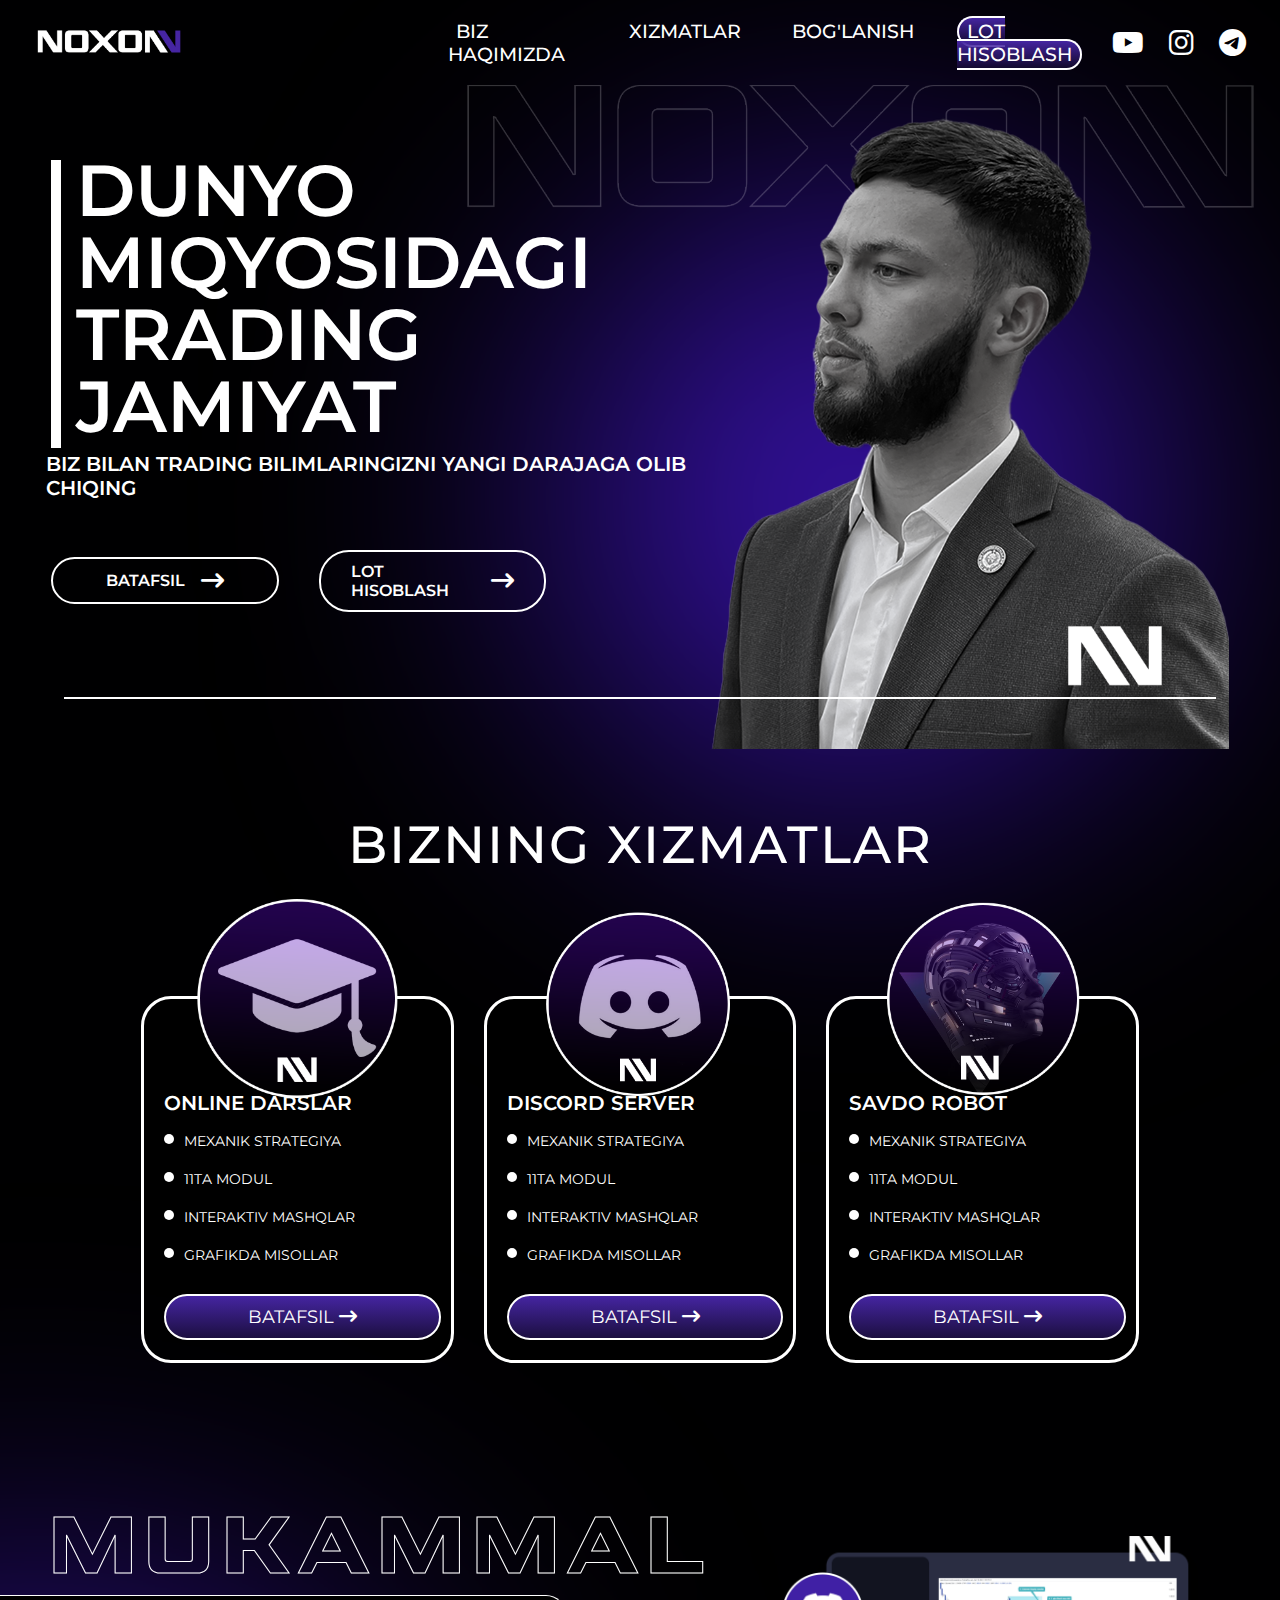
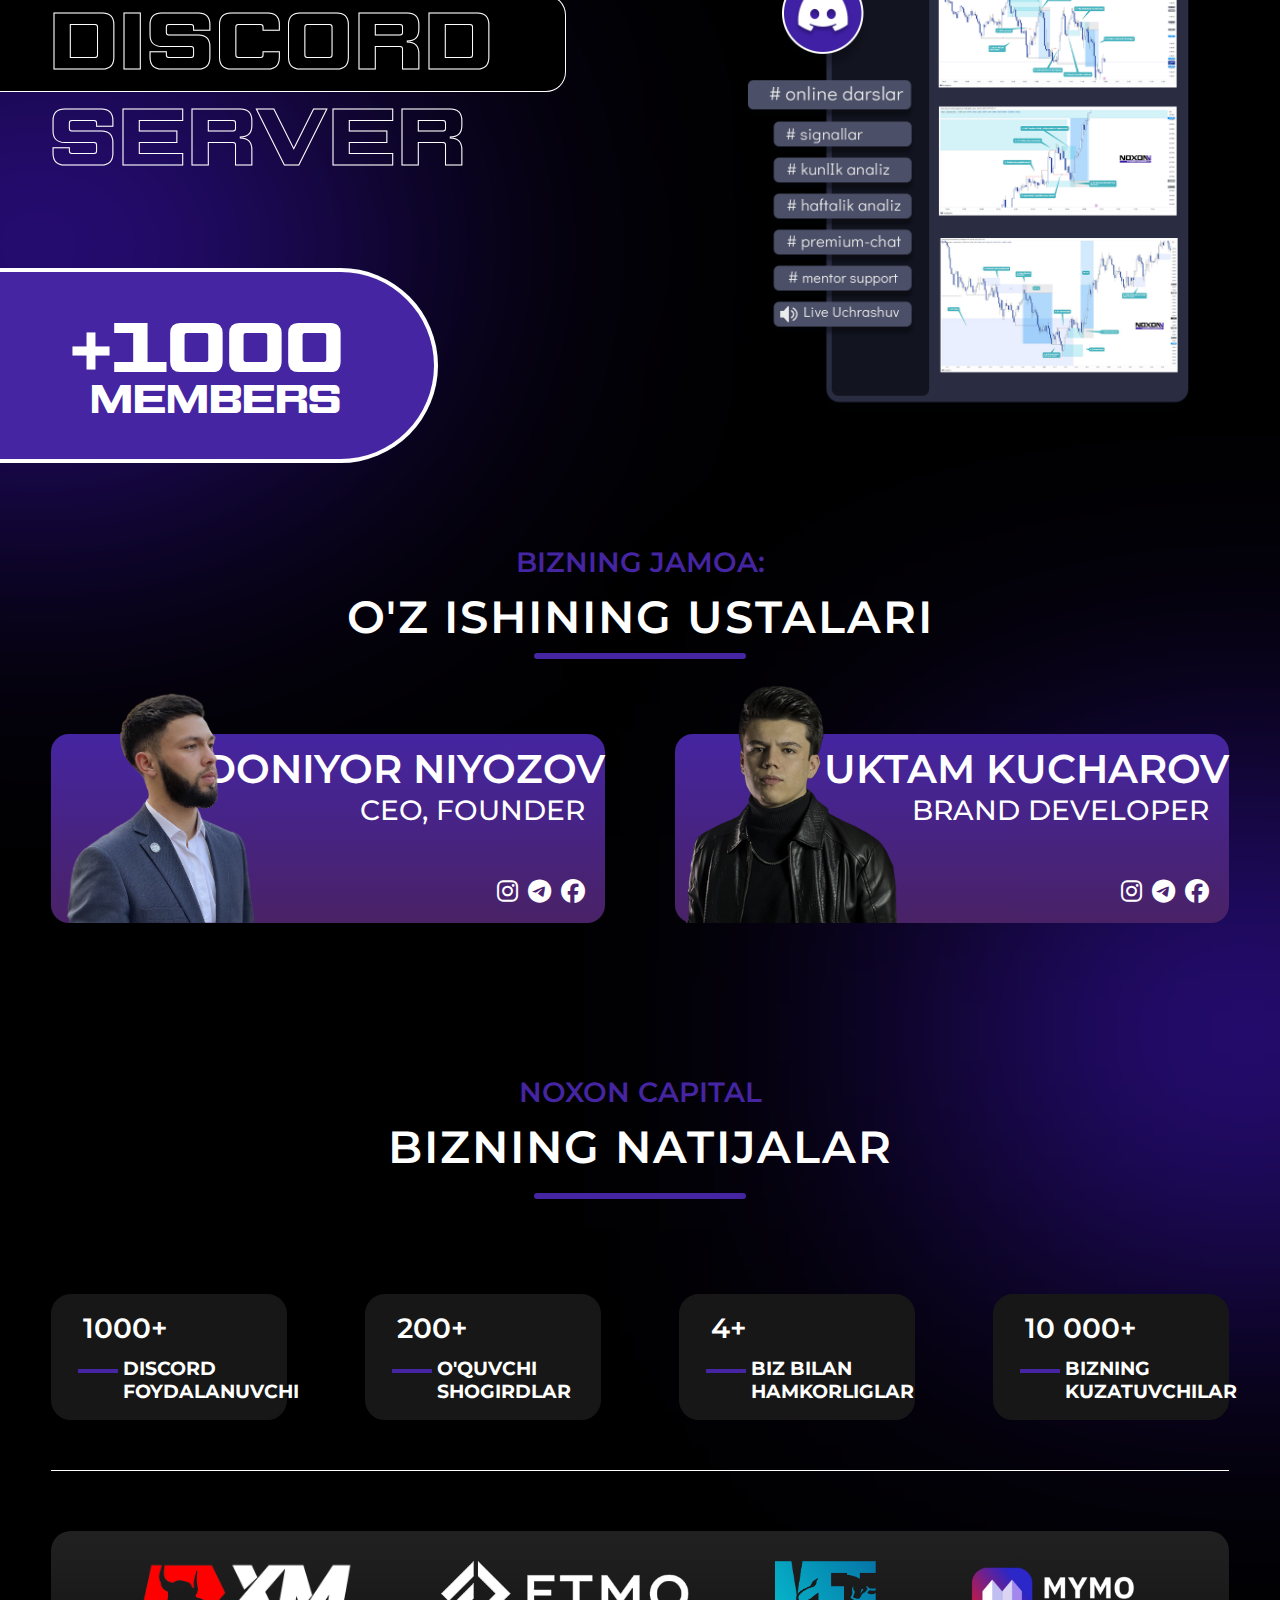
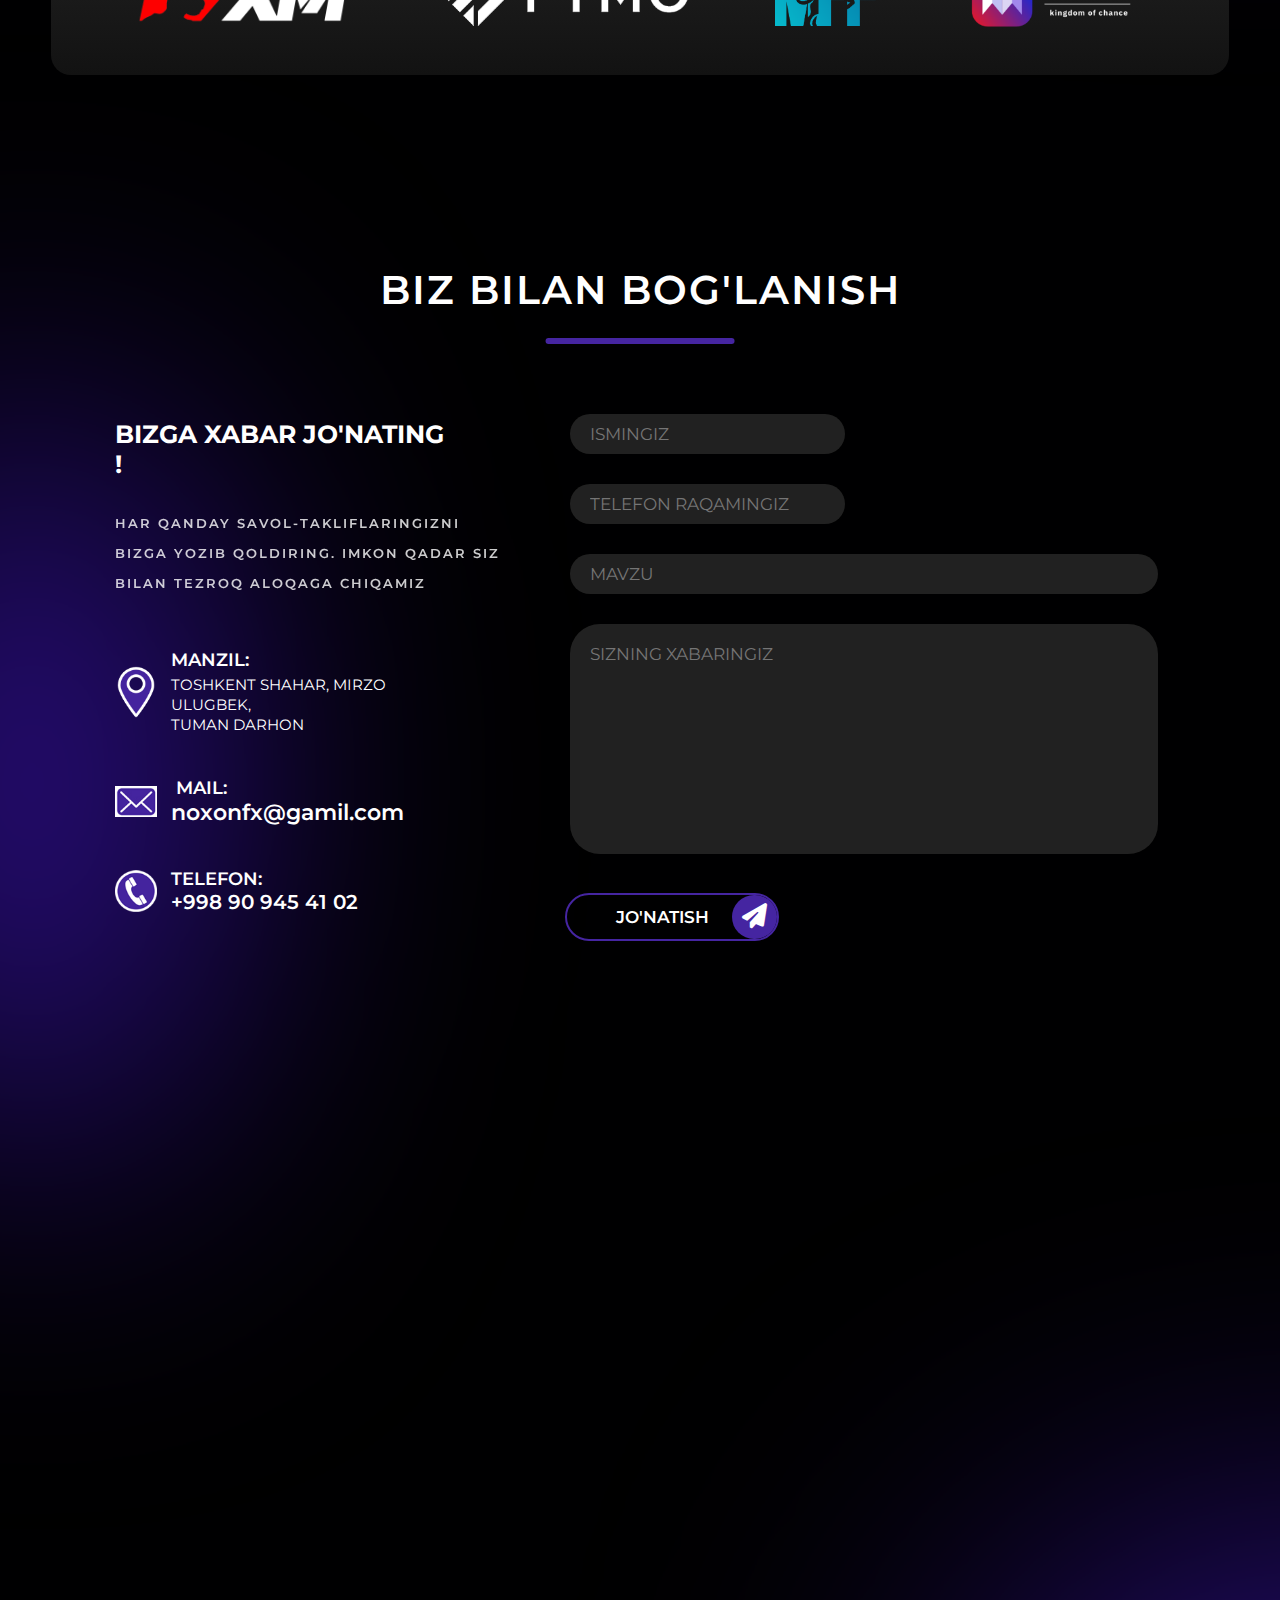
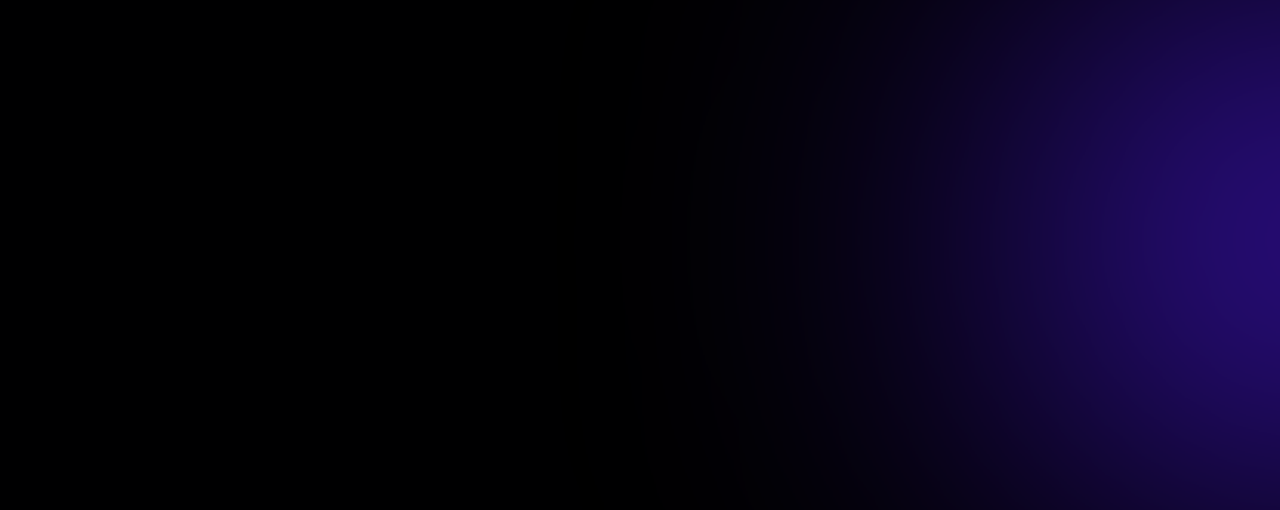
==== commit a7697896: "jjj" ====
--- a/index.html
+++ b/index.html
@@ -201,7 +201,7 @@
       <h1 class="price__title team__center">bizning natijalar</h1>
       <ul class="result__list border-bottom ">
          <li class="result__item">
-            <h1>650+</h1>
+            <h1>1000+</h1>
             <p>discord foydalanuvchi</p>
          </li>
          <li class="result__item">
@@ -228,12 +228,11 @@
          </li>
          <li class="hamkor__item">
             <img src="../image/mt.png" alt="">
-
-         </li>
-         <li class="hamkor__item  ">
-            <img src="../image/mym2.png" style="width:32%;"  alt="">
-            <img src="../image/mym.png" style="height: 50%;">
-
+            
+         </li>
+         <li class="hamkor__item lastchild ">
+            <img style="width: 103%; height: 180px; margin: -50px 0;" src="../image/mym.png" alt="">
+            
          </li>
       </ul>
    </section>
@@ -257,14 +256,14 @@
                         mirzo ulugbek, <br> tuman darhon</h4>
                   </div>
                </li>
-               <li class="connect__item">
+               <li class="connect__item item2">
                   <img src="image/fax.jpg" alt="">
                   <div>
                      <h3 style="font-weight: 600; padding-left: 5px;">mail:</h3>
-                     <h4 style="font-size: 22px; text-transform: lowercase;">noxonfx@gamil.com</h4>
+                     <h4 style="  text-transform: lowercase;">noxonfx@gamil.com</h4>
                   </div>
                </li>
-               <li class="connect__item">
+               <li class="connect__item item3">
                   <img src="image/fwx.png" alt="">
                   <div>
                      <h3 style="font-weight: 600;">telefon:</h3>
--- a/css/main.min.css
+++ b/css/main.min.css
@@ -1 +1 @@
-@import"https://fonts.googleapis.com/css2?family=Montserrat:wght@100;200;300;400;500;600;800;900&display=swap";*{font-family:"Montserrat",sans-serif;margin:0;padding:0;-webkit-box-sizing:border-box;box-sizing:border-box;outline:none;border:none;text-decoration:none;text-transform:uppercase;-webkit-transition:all .2s linear;transition:all .2s linear}html{scroll-behavior:smooth}body{background:#000001}ul{list-style:none}section{padding:2rem 4%}@media screen and (max-width: 991px){html{font-size:55%}section{padding:2rem}}@media screen and (max-width: 450px){html{font-size:50%}}@media screen and (max-width: 1326px){section{padding:2rem 4%}}.header{display:grid;grid-template-columns:1fr 1.999fr !important;-webkit-box-align:center;-ms-flex-align:center;align-items:center;-webkit-box-pack:justify;-ms-flex-pack:justify;justify-content:space-between;padding:0 5px;width:99%;margin:0 auto}.header__logo{height:85px}.header__navbar-list{display:-webkit-box;display:-ms-flexbox;display:flex;-webkit-column-gap:35px !important;-moz-column-gap:35px !important;column-gap:35px !important}.header__navbar-item:last-child .header__navbar-link{border:2px solid #fff;color:#fff;border-radius:30px;background:-webkit-gradient(linear, left top, left bottom, from(#4525a1), color-stop(transparent), color-stop(transparent), color-stop(transparent), to(transparent));background:linear-gradient(to bottom, #4525a1, transparent, transparent, transparent, transparent);background-size:auto 500%}.header__navbar-item:last-child .header__navbar-link:hover{background-position:right center}.header__navbar-link{color:#fff;font-size:19px !important;padding:2px 8px;font-weight:500 !important}.header__navbar-link:hover{color:#4525a1}.header__social-list{display:-webkit-box;display:-ms-flexbox;display:flex;gap:25px}.header__social-link{color:#fff;font-size:28px !important}.header__social-link:hover{color:#4525a1}.border-bottom{border-bottom:1px solid #fff}.menu-btn{position:fixed;right:5%;background:rgba(0,0,0,0);border-radius:6px;display:none;-webkit-box-pack:center;-ms-flex-pack:center;justify-content:center;-webkit-box-align:center;-ms-flex-align:center;align-items:center;cursor:pointer;-webkit-transition:all .5s ease-in-out;transition:all .5s ease-in-out;z-index:201;width:50px;height:50px}.menu-btn__burger{width:30px;height:4px;background:#fff;border-radius:5px;-webkit-box-shadow:0 2px 5px rgba(255,101,47,.2);box-shadow:0 2px 5px rgba(255,101,47,.2);-webkit-transition:all .5s ease-in-out;transition:all .5s ease-in-out}.menu-btn__burger::before,.menu-btn__burger::after{content:"";position:absolute;width:30px;height:4px;background:#fff;border-radius:5px;-webkit-box-shadow:0 2px 5px rgba(255,101,47,.2);box-shadow:0 2px 5px rgba(255,101,47,.2);-webkit-transition:all .5s ease-in-out;transition:all .5s ease-in-out}.menu-btn__burger::before{-webkit-transform:translateY(-10px);transform:translateY(-10px)}.menu-btn__burger::after{-webkit-transform:translateY(10px);transform:translateY(10px)}.menu-btn.open .menu-btn__burger{-webkit-transform:translateX(-50px);transform:translateX(-50px);background:rgba(0,0,0,0);-webkit-box-shadow:none;box-shadow:none}.menu-btn.open .menu-btn__burger::before{-webkit-transform:rotate(45deg) translate(35px, -35px);transform:rotate(45deg) translate(35px, -35px)}.menu-btn.open .menu-btn__burger::after{-webkit-transform:rotate(-45deg) translate(35px, 35px);transform:rotate(-45deg) translate(35px, 35px)}.fixed-navbar{position:fixed;left:100%;top:0;width:100%;height:100%;background:rgba(0,0,0,.8470588235);z-index:200;display:none;-webkit-box-align:center;-ms-flex-align:center;align-items:center;-webkit-box-pack:center;-ms-flex-pack:center;justify-content:center;-webkit-box-orient:vertical;-webkit-box-direction:normal;-ms-flex-direction:column;flex-direction:column;gap:20px}.fixed-navbar .header__navbar-list{-webkit-box-orient:vertical;-webkit-box-direction:normal;-ms-flex-direction:column;flex-direction:column;-webkit-box-align:center;-ms-flex-align:center;align-items:center;gap:20px}.left-0{left:0 !important}.left-5{right:85% !important}@media screen and (max-width: 1045px){.header .header-navbar .header__navbar-list__navbar-item a{font-size:25px}}@media screen and (max-width: 991px){.header{padding:0 20px}.header__navbar,.header__social-list{display:none}.menu-btn{display:-webkit-box;display:-ms-flexbox;display:flex}.fixed-navbar{display:-webkit-box;display:-ms-flexbox;display:flex}.fixed-navbar .header-navbar,.fixed-navbar .header__social-list{display:-webkit-box;display:-ms-flexbox;display:flex}}.container{width:100%;margin-left:auto;margin-right:auto;padding-left:40px;padding-right:40px}@media screen and (max-width: 450px){.container{width:600px}}@media screen and (max-width: 768px){.container{width:700px}}@media screen and (max-width: 991px){.container{width:900px}}@media screen and (max-width: 1100px){.container{width:1100px}}@media screen and (max-width: 1270px){.container{width:1300px}}@media screen and (max-width: 1326px){.container{width:1310px}}.logo-absolute{position:absolute;width:100px !important;top:75%;right:9%}.line{position:absolute;width:90%;height:2px;top:88%;left:5%;right:5%;background:#fff}@media screen and (max-width: 768px){.logo-absolute{width:100px !important;top:70%}}.flex{display:-webkit-box;display:-ms-flexbox;display:flex;-webkit-box-align:center;-ms-flex-align:center;align-items:center;-webkit-box-pack:justify;-ms-flex-pack:justify;justify-content:space-between;gap:10px}body{overflow-x:hidden}.home{display:-webkit-box;display:-ms-flexbox;display:flex;gap:10px;-webkit-box-align:center;-ms-flex-align:center;align-items:center;position:relative}.home__outline{position:absolute;right:2%;top:0;width:61.5% !important;z-index:-1}.home__link{margin-top:50px;display:-webkit-box;display:-ms-flexbox;display:flex;-webkit-box-align:center;-ms-flex-align:center;align-items:center;width:100%;gap:40px}.home__link a,.home__link button{display:-webkit-box;display:-ms-flexbox;display:flex;-webkit-box-align:center;-ms-flex-align:center;align-items:center;-webkit-box-pack:center;-ms-flex-pack:center;justify-content:center;gap:10%;width:35%;padding:10px 30px;border:2px solid #fff;font-weight:600;color:#fff;border-radius:30px;background:-webkit-gradient(linear, left top, left bottom, from(transparent), color-stop(transparent), color-stop(transparent), color-stop(#4525a1), color-stop(transparent), to(transparent));background:linear-gradient(to bottom, transparent, transparent, transparent, #4525a1, transparent, transparent);background-size:auto 500%;cursor:pointer}.home__link a:hover,.home__link button:hover{background-color:#4525a1}.home__link a i,.home__link button i{font-size:23px}.home .content{position:relative;margin-left:25px;margin-top:-100px !important}.home .content h1{font-size:72px !important;font-weight:600;line-height:1;color:#fff;margin-bottom:10px}.home .content p{font-size:20px !important;font-weight:600;color:#fff;margin-left:-30px}.home .content::after{content:"";position:absolute;top:0;left:-25px;height:83%;width:10px;background:#fff;border-radius:0;margin-top:1%}.home__info{display:-webkit-box;display:-ms-flexbox;display:flex;-webkit-box-pack:justify;-ms-flex-pack:justify;justify-content:space-between;margin-top:40px}.home__info-box{width:30%;padding:15px;border:3px solid #4525a1;border-radius:17px}.home__info-box h1{color:#fff;font-size:24px}.home__info-box p{color:#fff;font-size:16px;margin-left:20px;position:relative}.home__info-box p::before{content:"";position:absolute;top:10px;left:-22px;height:2px;width:20px;background:#4525a1}.home>img{width:44%}.home__bg{position:absolute;top:0%;left:34%;right:-10%;height:100%;width:66% !important;z-index:-1}.home__more{height:calc(100% - 75.8px)}.home__more .content{width:65%;padding-left:18px;margin-top:65px}.home__more .content h1{font-size:58px}.home__more .content p{font-size:32px;line-height:30px}.home__flex{display:grid;grid-template-columns:2fr 1.3fr;width:100%}.home__flex div .content h1{font-size:50px;letter-spacing:3px}.home__flex div .content p{width:70%}.home__flex div .home__info{width:75%}.home__flex div .home__info .home__info-box h1{font-size:30px}.home__flex div .home__info .home__info-box p{font-weight:600}.home__flex img{width:100%}.online_info{display:grid;grid-template-columns:1fr 1.2fr;-webkit-box-align:center;-ms-flex-align:center;align-items:center;gap:150px;width:90%;margin:0 auto}.online_info img{width:5%}.online_info .info__content{padding:30px 15px 60px 15px}.online_info .info__content h1{color:#fff}.online_info .info__content h1 span{color:#4525a1}.online_info .info__content h2{color:#fff;font-size:18px;margin-top:15px}.online_info .info__content p{font-size:18px;line-height:1.5;word-spacing:4px;color:rgba(255,255,255,.7176470588)}.home-online{display:grid;grid-template-columns:1.2fr 1fr}.home-online div .content{padding-left:20px}.home-online div .content h1{font-size:52px}.home-online img{width:100%;position:relative;top:9%;right:4.5%;margin-top:-30px}.info-content{display:grid;grid-template-columns:1fr 1fr;-webkit-box-align:center;-ms-flex-align:center;align-items:center;width:90%;margin:0 auto}.info-content .info__content{width:100%;padding:28px 15px 55px 15px}.info-content .info__content h2{color:#fff;margin-top:20px;font-size:18px;font-weight:500}.info-content .info__content p{font-size:20px;line-height:1.5;word-spacing:3px;color:rgba(255,255,255,.4235294118)}.info{display:-webkit-box;display:-ms-flexbox;display:flex;-webkit-box-align:center;-ms-flex-align:center;align-items:center;gap:60px;width:100%}.info>img{width:32%}.info__content{margin-top:20px;padding:30px;border-radius:12px;border:2px solid #4525a1;background:#121212}.info__content h1{font-size:40px;color:#fff}.info__content h1 span{color:#4525a1}.info__content p{margin-top:20px;font-size:18px;font-weight:500;color:#fff}.imginfo>img{width:45%;margin-top:-20px}.price__subtitle{color:#4525a1;font-size:16px;text-align:center}.price .price__center{font-size:50px;padding-bottom:10px;font-weight:normal}.price .price__center::before{content:"";position:absolute;bottom:0px;left:50%;height:3px;width:10%;background:#4525a1;-webkit-transform:translateX(-50%);transform:translateX(-50%);border-radius:0px}.price .price__text{font-size:19px;color:#fff}.price__title{color:#fff;font-size:36px;text-align:center;letter-spacing:5px;position:relative}.price__title::before{content:"";position:absolute;bottom:-5px;left:50%;height:6px;width:18%;background:#4525a1;-webkit-transform:translateX(-50%);transform:translateX(-50%);border-radius:10px}.price__list{width:60%;margin:0 auto;display:-webkit-box;display:-ms-flexbox;display:flex;-webkit-box-pack:justify;-ms-flex-pack:justify;justify-content:space-between;-webkit-box-align:center;-ms-flex-align:center;align-items:center;margin-top:80px}.price__item{width:30%;padding:10px 0 30px 0;border:4px solid #fff;background:#fff;border-radius:35px;text-align:center}.price__item:hover{background:#4525a1;color:#fff}.price__item:hover a{color:#181a1a;background:#fff}.price__item h3{font-size:26px}.price__item p{font-size:15px;margin-top:-5px}.price__item h1{font-size:62px;margin-top:20px;margin-bottom:35px}.price__item h4{font-size:12px;font-weight:500}.price__item a{color:#fff;margin-top:10px;display:inline-block;font-weight:700;padding:12px 24px;border-radius:30px;background:#4525a1}.price__item a:hover{-webkit-transform:scale(1.05);transform:scale(1.05)}.shape{position:absolute;width:350px;height:250px;background:#3511a3;border-radius:50%;-webkit-filter:blur(90px);filter:blur(90px);z-index:-10}.shape1{top:0}.shape2{top:100%;right:0}.shape3{top:200%;left:0}.shape4{top:240%;left:50%}.shape5{top:22%;left:43%;width:48%;height:67%;-webkit-filter:blur(160px);filter:blur(160px)}.shape6{top:110%;left:60%;display:none}.shape7{top:180%;left:-25%;width:56%;height:50%;-webkit-filter:blur(190px);filter:blur(190px)}.shape8{top:270%;left:75%;width:45%;height:45%;border-radius:0;-webkit-filter:blur(190px);filter:blur(190px)}.shape9{top:480%;left:-10%}.shape10{top:620%;left:54%}.services{color:#fff}.services__title{text-align:center;color:#fff;font-size:52px;letter-spacing:2px;font-weight:500;margin-bottom:20px}.services__item{position:relative;border:3px solid #fff;border-radius:30px;padding:150px 40px 40px;margin-top:100px}.services__list{display:-webkit-box;display:-ms-flexbox;display:flex;-webkit-box-pack:justify;-ms-flex-pack:justify;justify-content:space-between;padding:0px 90px;-ms-flex-line-pack:center;align-content:center}.services__item{position:relative;border:3px solid #fff;border-radius:30px;padding:130px 28px 28px;margin-top:100px;line-height:38px;margin-bottom:25px;width:28%;background:rgba(0,0,0,.6862745098)}.services__item h2{font-size:24px;font-weight:600}.services__item p{font-size:15px;margin-left:20px;position:relative}.services__item p::before{content:"";position:absolute;left:-20px;top:12px;width:10px;height:10px;border-radius:50%;background:#fff}.services__item>img{position:absolute;top:-100px;left:50%;-webkit-transform:translateX(-50%);transform:translateX(-50%);width:200px}.services__link{margin-top:20px}.services__link a{display:inline-block;width:100%;font-size:18px !important;text-align:center;padding:2px 20px;border:2px solid #fff;color:#fff;border-radius:30px;background:-webkit-gradient(linear, left top, left bottom, from(#4525a1), color-stop(transparent), color-stop(transparent), to(transparent));background:linear-gradient(to bottom, #4525a1, transparent, transparent, transparent);background-size:auto 500%}.services__link a:hover{background-position:center right}.discord{display:-webkit-box;display:-ms-flexbox;display:flex;-webkit-box-pack:justify;-ms-flex-pack:justify;justify-content:space-between;margin-top:80px;-webkit-box-align:center;-ms-flex-align:center;align-items:center}@font-face{font-family:The Neue;src:url("../static/WOFF2/TheNeue-Black.woff2")}.discord__title{padding:0 20px 0 50px;font-size:80px !important;font-weight:600;letter-spacing:10px;line-height:95px;display:inline-block;font-family:The Neue}.discord__title-bg{padding-right:70px;background:#000;border:1px solid #fff;border-left:0;border-radius:20px;border-top-left-radius:0;border-bottom-left-radius:0}.discord__members{padding:35px 90px 35px 110px !important;color:#fff;background:#4525a1;display:inline-block;border-radius:120px;border-top-left-radius:0;border-bottom-left-radius:0;border:4px solid #fff;border-left:0;margin-top:-33px}.discord__members-title{font-family:The Neue;font-size:70px !important;margin-bottom:5px !important;margin-left:-40px}.discord__members p{font-family:The Neue;font-size:40px !important;margin-top:-20px;margin-left:-20px !important}.discord__right{margin-left:10px}.discord__right img{width:85% !important}.team__text{font-size:28px;font-weight:600;margin-bottom:10px}.team__center{font-size:45px;letter-spacing:2px;padding-bottom:10px;font-weight:600}.team{margin-top:50px;color:#fff}.team__list{display:-webkit-box;display:-ms-flexbox;display:flex;-webkit-box-pack:center;-ms-flex-pack:center;justify-content:center;margin-top:80px;gap:70px}.team__item{position:relative;width:50% !important;border-radius:18px !important;padding:10px 0;text-align:right;background:-webkit-gradient(linear, left top, left bottom, from(#4525a1), to(#492266));background:linear-gradient(to bottom, #4525a1, #492266)}.team__item img{position:absolute;bottom:0;left:2%;width:42%}.team__item h1{font-size:40px !important;font-weight:600}.team__item h2{font-size:28px !important;font-weight:500 !important;margin:0 20px 50px}.team__item-social{display:-webkit-box;display:-ms-flexbox;display:flex;gap:10px;-webkit-box-pack:end;-ms-flex-pack:end;justify-content:flex-end;margin-right:20px}.team__item-social a{color:#fff;font-size:24px !important;padding-bottom:5px}.team__item:last-child img{width:38%}.result>h1{padding-bottom:20px !important}.result{margin-top:50px}.result__list{display:-webkit-box;display:-ms-flexbox;display:flex;-webkit-box-pack:justify;-ms-flex-pack:justify;justify-content:space-between;gap:30px;color:#fff;width:100%;margin-top:100px;padding-bottom:50px}.result__item{width:22%;padding:30px 20px;background:#171717;border-radius:20px;border:2px solid #171717}.result__item h1{font-size:40px;margin-bottom:12px;font-weight:600}.result__item p{font-size:20px;margin-left:40px;position:relative;font-weight:700}.result__item p::before{content:"";position:absolute;left:-45px;top:12px;width:40px;height:4px;background:#4525a1}.result__item:hover{background:rgba(0,0,0,0);border:2px solid #4525a1}.connect{margin-top:50px;color:#fff}.connect__wrapper{display:grid;grid-template-columns:1.2fr 2fr;margin-top:50px}.connect__wrapper>div h2{font-size:25px;font-weight:700}.connect__wrapper>div p{width:80%;font-size:12.5px;letter-spacing:2px;line-height:30px;font-weight:600;opacity:.8;margin-top:30px}.connect__list{margin-top:50px}.connect__item{display:grid;margin-bottom:20px;grid-template-columns:.2fr 1fr;-webkit-box-align:center;-ms-flex-align:center;align-items:center;grid-template-rows:repeat(3, 0.1fr)}.connect__item h3{font-size:21px;font-weight:700}.connect__item h4{font-size:18px;font-weight:500}.connect__form{text-align:justify}.connect__form input,.connect__form textarea{background:#212121;padding:15px;margin:15px;border-radius:30px;resize:none;color:#fff;font-size:17px}.connect__form input:focus,.connect__form textarea:focus{background:rgba(122,122,122,.5529411765);color:#fff}.connect__form .name,.connect__form .number{width:45%}.connect__form .theme,.connect__form .message{width:98%}.connect__form .home__link{margin-top:20px;margin-left:10px}.connect__form .home__link button{border:2px solid #4525a1;position:relative;padding:10px 70px 10px 50px;font-size:17px;font-weight:600}.connect__form .home__link button i{font-size:25px;position:absolute;right:0px;top:0;background:#4525a1;width:50px;height:100%;border-radius:30px;display:-webkit-box;display:-ms-flexbox;display:flex;-webkit-box-pack:center;-ms-flex-pack:center;justify-content:center;-webkit-box-align:center;-ms-flex-align:center;align-items:center}.who{margin-top:5%;display:grid;grid-template-columns:1fr 1.3fr;-webkit-box-align:center;-ms-flex-align:center;align-items:center;gap:20px}.who .who__span{display:block;background-color:#fff;width:80px;border-bottom:4px solid;padding-top:5px;float:right}.who .who__span2{display:block;background-color:#fff;width:5px;height:80px;border-bottom:4px solid;float:right;margin-top:-6.2%}.who .img{margin-top:-5%}.who .img img{width:95%}.who__content{color:#fff;margin-top:-20px}.who__content h2{font-size:30px;width:10%;line-height:30px;padding-left:40px;padding-bottom:40px}.who__content .p{text-transform:none;font-size:28px;padding-bottom:30px;font-weight:600;line-height:35px}.who__content .p span{text-transform:none;font-size:25px;line-height:30px;word-spacing:12px;color:rgba(255,255,255,.9176470588)}.who__content::before{content:"";position:absolute;left:50%;height:4px;width:11%;top:112.3%;left:53%;background:#4525a1;-webkit-transform:translateX(-50%);transform:translateX(-50%);border-radius:0}.who__paragraph{color:#fff;font-weight:400;margin-left:40px;position:relative;line-height:1.5;font-size:31px;text-transform:none}.who__paragraph span{width:100%;text-transform:none}.who__paragraph::before{content:"";position:absolute;left:-30px;top:0;height:100%;width:5px;background:#fff;border-radius:15px;background:fixed}.bro__item{height:300px;width:100%;border:2px solid #fff;border-radius:15px;display:-webkit-box;display:-ms-flexbox;display:flex;position:relative;margin-top:150px;padding:20px}.bro__item img{position:absolute;height:120%;bottom:0}.bro__item p{width:100%;color:#fff;margin-left:330px;font-size:22px;line-height:1.3;word-spacing:10px;letter-spacing:1.5px;margin-top:25px;font-weight:500;text-transform:none}.bro__item p span{text-transform:none;width:100%}.bro__item h4{color:#fff;font-size:24px;position:absolute;left:2%;bottom:-28%;font-weight:400;bottom:-23%}.bro__item h4 span{font-weight:700;font-size:28px}.bro__item:last-child p{margin-left:0;margin-right:330px}.bro__item:last-child img{right:2%}.bro__item:last-child h4{left:73%}.bro__item:last-child h4 span{font-size:30px}.bor{border-right:3px solid #4525a1;border-radius:8%}.community__list{display:-webkit-box;display:-ms-flexbox;display:flex;-webkit-box-pack:justify;-ms-flex-pack:justify;justify-content:space-between;margin-top:60px}.community__item{width:30%;position:relative;padding:20px}.community__item img{position:absolute;width:100%}.community__item h1{color:#fff;font-size:22px;padding:15px 0 0 45%}.community__item p{color:#fff;margin-left:160px;margin-top:50px;position:relative;font-size:12px}.community__item p::before{content:"";position:absolute;left:-4%;top:0;height:100%;width:3px;background:#4525a1}.hamkor{margin-top:60px}.hamkor__list{margin-top:60px;display:-webkit-box;display:-ms-flexbox;display:flex;-webkit-box-pack:space-evenly;-ms-flex-pack:space-evenly;justify-content:space-evenly;padding:30px 0;border-radius:20px;background:-webkit-gradient(linear, left bottom, left top, from(#121212), to(#212121));background:linear-gradient(to top, #121212, #212121)}.hamkor__item img{height:70px}@media screen and (max-width: 1326px){.who{display:-webkit-box;display:-ms-flexbox;display:flex}.who .img .who__span{display:block;background-color:#fff;width:80px;height:5px;margin-top:.1%;margin-right:10%}.who .img img{width:88%}.who .img .who__span2{display:inline;background-color:#fff;width:5px;height:80px;margin-right:9.5%;float:right}.who__content{color:#fff;margin-top:-50px}.who__content h2{font-size:30px;width:10%;line-height:30px;padding-left:40px;padding-bottom:40px}.who__content .p{text-transform:none;font-size:28px;padding-bottom:30px;font-weight:600;line-height:35px}.who__content .p span{text-transform:none;font-size:25px;line-height:30px;word-spacing:12px;color:rgba(255,255,255,.9176470588)}.who__content::before{content:"";position:absolute;left:50%;height:4px;width:11%;top:108.3%;left:65%;background:#4525a1;-webkit-transform:translateX(-50%);transform:translateX(-50%);border-radius:0}.result__list{width:100%}.result__list .result__item{width:20%;padding:15px 30px}.result__list .result__item h1{font-size:28px}.result__list .result__item p{font-size:19px}.header{padding:0 2px;font-size:15px;grid-template-columns:1fr 2.8 .5fr;width:99%;margin:0 auto;gap:15px}.header .flex .header__navbar .header__navbar-list .header__navbar-item .header__navbar-link{font-size:17px}.header .flex .header__navbar .header__social-list .header__social-item .header__social-link{font-size:20px}.home__more .home__bg{left:34%}.home .content{width:100%}.home .content h1{font-size:44px}.home .content p{font-size:15px}.services__list{-webkit-box-pack:justify;-ms-flex-pack:justify;justify-content:space-between;gap:30px;width:100%;margin:0 auto}.services__item{width:33%;padding:85px 10px 20px 20px}.services__item img{width:65%}.services__item h2{font-size:20px}.services__item p{font-size:14px}.services__link a{font-size:15px}}@media screen and (max-width: 1270px){.header{padding:0 2px;font-size:15px;width:95%;margin:0 auto;gap:15px}.header .flex .header__navbar .header__navbar-list .header__navbar-item .header__navbar-link{font-size:14px;font-weight:700}.who{display:-webkit-box;display:-ms-flexbox;display:flex}.who .img .who__span{display:block;background-color:#fff;width:80px;height:5px;margin-top:.1%;margin-right:10%}.who .img img{width:88%}.who .img .who__span2{display:inline;background-color:#fff;width:5px;height:80px;margin-right:9.5%;float:right}.who__content{color:#fff;margin-top:-70px}.who__content h2{font-size:30px;width:10%;line-height:30px;padding-left:40px;padding-bottom:40px}.who__content .p{text-transform:none;font-size:28px;padding-bottom:30px;font-weight:600;line-height:35px}.who__content .p span{text-transform:none;font-size:25px;line-height:30px;word-spacing:12px;color:rgba(255,255,255,.9176470588)}.who__content::before{content:"";position:absolute;left:50%;height:4px;width:11%;top:108.3%;left:65%;background:#4525a1;-webkit-transform:translateX(-50%);transform:translateX(-50%);border-radius:0}.community__item h1{color:#fff;font-size:22px;padding:15px 0 0 40%}.community__item p{color:#fff;margin-left:140px;margin-top:30px;position:relative;font-size:13px}.community__item p::before{content:"";position:absolute;left:-4%;top:0;height:100%;width:3px;background:#4525a1}.home .home__bg{width:100%;left:34%}.team__item{position:relative;width:40%;border-radius:15px;text-align:right;background:-webkit-gradient(linear, left top, left bottom, from(#4525a1), to(#492266));background:linear-gradient(to bottom, #4525a1, #492266)}.team__item img{position:absolute;bottom:0;left:2%}.team__item h1{font-size:22px;padding:40px 20px 0 30px}.team__item h2{font-size:19px;font-weight:400;margin:0 20px 50px}.team__item-social{display:-webkit-box;display:-ms-flexbox;display:flex;gap:10px;-webkit-box-pack:end;-ms-flex-pack:end;justify-content:flex-end;margin-right:20px}.team__item-social a{color:#fff;font-size:28px;padding-bottom:5px}.bro__item p{font-size:20px}.bro .bro__item:last-child h4{left:70%}.discord .discord__left h1{font-size:60px;margin-bottom:10px}.discord .discord__left p{font-size:25px}.discord .discord__right{width:100%}.discord .discord__right img{width:100%}.discord .discord__members{padding:18px 40px 18px 150px}.home .content .home-heading{font-size:42px}.home .content p{font-size:18px}.info img{width:40%}.info .info-content{-webkit-box-align:center;-ms-flex-align:center;align-items:center;-ms-flex-wrap:wrap;flex-wrap:wrap}.info .info-content .info__content{width:45%;padding:30px 20px}.info .info-content .info__content h2{color:#fff;margin-top:15px;font-size:28px;font-weight:500}.info .info-content .info__content p{font-size:22px;line-height:1.6;word-spacing:3px;color:rgba(255,255,255,.4235294118)}}@media screen and (max-width: 1145px){.result__list{width:100%;display:grid;grid-template-columns:repeat(2, 1fr);-ms-flex-wrap:wrap;flex-wrap:wrap}.result__list .result__item{width:100%;padding:5% 8%}.result__list .result__item h1{font-size:38px;margin-bottom:10px}.result__list .result__item p{font-size:18px}.who{display:none}.who .img .who__span{display:block;background-color:#fff;width:80px;height:5px;margin-top:.1%;margin-right:10%}.who .img img{width:92%;margin-top:-10px}.who .img .who__span2{display:inline;background-color:#fff;width:5px;height:80px;margin-right:9.5%;float:right}.who__content{color:#fff;margin-top:-10px}.who__content h2{font-size:25px;width:10%;line-height:28px;padding-left:40px;padding-bottom:40px}.who__content .p{text-transform:none;font-size:28px;padding-bottom:30px;font-weight:600;line-height:35px}.who__content .p span{text-transform:none;font-size:25px;line-height:30px;word-spacing:12px;color:rgba(255,255,255,.9176470588)}.who__content::before{content:"";position:absolute;left:50%;height:4px;width:11%;top:115.3%;left:65%;background:#4525a1;-webkit-transform:translateX(-50%);transform:translateX(-50%);border-radius:0}.header{padding:0 5px;font-size:15px}.header .flex .header__navbar .header__navbar-list .header__navbar-item .header__navbar-link{font-size:13px}.discord__home div .content .home-heading{font-size:40px}.discord__home div .content p{font-size:15px;line-height:23px}.discord__home div .home__info{-webkit-box-pack:space-evenly;-ms-flex-pack:space-evenly;justify-content:space-evenly}.discord__home div .home__info-box{width:25%;padding:15px;border:2px solid #4525a1;border-radius:17px}.discord__home div .home__info-box h1{font-size:23px}.discord__home div .home__info-box p{font-size:10px}.bro__item p{font-size:20px}.bro .bro__item:last-child h4{left:65%}.community__item h1{color:#fff;font-size:22px;padding:15px 0 0 44%}.community__item p{color:#fff;margin-left:110px;margin-top:18px;position:relative;font-size:12px}.community__item p::before{content:"";position:absolute;left:-4%;top:0;height:100%;width:3px;background:#4525a1}.home__flex{display:grid;grid-template-columns:2fr 1.8fr;width:100%}.home__flex div .content h1{font-size:40px;letter-spacing:3px}.home__flex div .content p{font-size:20px;width:100%}.home__flex div .home__info{width:100%}.home__flex div .home__info .home__info-box{width:32%}.home__flex div .home__info .home__info-box h1{font-size:25px}.home__flex div .home__info .home__info-box p{font-weight:500}.home__flex img{width:100%}.info-content{display:grid;grid-template-columns:1fr 1fr;-webkit-box-align:center;-ms-flex-align:center;align-items:center;width:100%;-webkit-box-orient:vertical;-webkit-box-direction:reverse;-ms-flex-direction:column-reverse;flex-direction:column-reverse;-ms-flex-wrap:wrap;flex-wrap:wrap}.info-content img{width:100%}.info-content .info__content{width:100%;padding:28px 15px 55px 15px}.info-content .info__content h2{color:#fff;margin-top:15px;font-size:15px;font-weight:500}.info-content .info__content p{font-size:15px;line-height:1.5;word-spacing:3px;color:rgba(255,255,255,.4235294118)}.price__subtitle{color:#4525a1;font-size:16px;text-align:center}.price__center{font-size:50px;padding-bottom:10px;font-weight:900}.price__center::before{content:"";position:absolute;bottom:0px;left:45%;height:3px;width:15%;background:#4525a1;-webkit-transform:translateX(-50%);transform:translateX(-50%);border-radius:0px}.price__text{font-size:19px;color:#fff}.price__title{color:#fff;font-size:36px;text-align:center;letter-spacing:5px;position:relative}.price__title::before{content:"";position:absolute;bottom:0px;left:50%;height:5px;width:15%;background:#4525a1;-webkit-transform:translateX(-50%);transform:translateX(-50%);border-radius:10px}.price__list{width:80%;margin:0 auto;display:-webkit-box;display:-ms-flexbox;display:flex;-webkit-box-pack:justify;-ms-flex-pack:justify;justify-content:space-between;-webkit-box-align:center;-ms-flex-align:center;align-items:center;margin-top:80px}.price__item{width:30%;padding:15px 0 40px 0;border:4px solid #fff;background:#fff;border-radius:35px}.price__item:hover{background:#4525a1;color:#fff}.price__item:hover a{color:#181a1a;background:#fff}.price__item h3{font-size:26px}.price__item p{font-size:15px;margin-top:-5px}.price__item h1{font-size:52px;margin-top:20px;margin-bottom:35px}.price__item h4{font-size:20px;font-weight:600}.price__item a{color:#fff;margin-top:5px;display:inline-block;font-weight:700;padding:12px 25px;border-radius:30px;background:#4525a1}.price__item a:hover{-webkit-transform:scaleX(1.1);transform:scaleX(1.1)}}@media screen and (max-width: 1100px){.home__outline{position:absolute;right:3%;top:0;width:62% !important;z-index:-1}.header{padding:0 3px;font-size:14px;width:95%;margin:0 auto;gap:15px}.header .flex .header__navbar .header__navbar-list .header__navbar-item .header__navbar-link{font-size:11.5px;font-weight:900}.header .flex .header__social-item .header__social-link i{font-size:25px}.line{width:91%;height:2px;top:80%;left:5%;right:0%;background:#fff}.logo-absolute{position:absolute;width:90px !important;top:65%;right:5%}.home .content h1{font-size:40px;font-weight:600;line-height:1.1;color:#fff}.team .team__list .team__item{width:60%}.team .team__list .team__item img{left:5%}.discord__left{width:80%}.discord__right img{width:100%}.info img{width:47%}.info .info-content{-webkit-box-align:center;-ms-flex-align:center;align-items:center;-ms-flex-wrap:wrap;flex-wrap:wrap}.info .info-content .info__content{width:45%;padding:20px 10px}.info .info-content .info__content h2{color:#fff;margin-top:15px;font-size:25px;font-weight:500}.info .info-content .info__content p{font-size:15px;line-height:1.4;word-spacing:4px;color:rgba(255,255,255,.4235294118)}}@media screen and (max-width: 1045px){.home .content h1{font-size:40px;font-weight:600;line-height:1.1;color:#fff}.line{width:91%;height:2px;top:85%;left:5%;right:0%;background:#fff}.logo-absolute{position:absolute;width:85px !important;top:70%;right:9%}}@media screen and (max-width: 991px){.home{-webkit-box-orient:vertical;-webkit-box-direction:normal;-ms-flex-direction:column;flex-direction:column}.home div .content h1{font-size:35px}.home div .content p{font-size:15px}.home>img{width:70%}.home__link a{font-size:16px;padding:6px 18px}.home__outline{display:none}.home__bg{position:absolute;right:0%;top:0%;height:70%;left:0%;width:66% !important;background-size:cover;z-index:-1}.home .online__info{gap:20px;width:80%}.home .online__info .info__content{width:100% !important}.home .online__info .online-box{width:100%;padding:10px}.home .online__info .online-box h1{font-size:25px}.home .online__info .online-box p{font-size:10px}.home .online__info img{width:50%}.home__more{height:calc(100vh - 70.8px)}.home__more .content{width:90%;margin-top:50px}.info{-webkit-box-orient:vertical;-webkit-box-direction:reverse;-ms-flex-direction:column-reverse;flex-direction:column-reverse;-webkit-box-align:center;-ms-flex-align:center;align-items:center}.info>img{width:90%}.shape{width:250px;height:250px}.who__paragraph{margin-top:-110px;margin-bottom:-60px}.who__paragraph span{width:100%;text-transform:none;font-size:20px}.discord{-webkit-box-orient:vertical;-webkit-box-direction:normal;-ms-flex-direction:column;flex-direction:column}.discord__title{font-size:50px}.discord__right{text-align:center}.discord__right img{width:80% !important;margin-top:40px}.discord__members{padding:20px 40px 20px 100px}.discord__members-title{font-size:30px}.team__list{-webkit-box-orient:vertical;-webkit-box-direction:normal;-ms-flex-direction:column;flex-direction:column}.team__item{width:90%;margin:0 auto}.team__item img{left:8%}.team__item h1{margin-right:8%;font-size:25px}.team__item .team__center{font-size:25px}.team__item .team__item-social{padding-bottom:20px}.team__item .team__item-social,.team__item h2{margin-right:10%}.result__list{-webkit-box-orient:vertical;-webkit-box-direction:normal;-ms-flex-direction:column;flex-direction:column}.result .result__item{width:100%;padding:10% 20% 10% 10%}.connect__wrapper{grid-template-columns:1fr}.connect__form input,.connect__form textarea{width:100% !important;padding:10px;margin:10px 0px}.connect__form .home__link{margin-top:20px;margin-left:10px}.connect__form .home__link a{border:2px solid #4525a1;position:relative;padding-right:60px}.connect__form .home__link a i{position:absolute;right:0px;top:0;background:#4525a1;width:40px;height:100%;border-radius:30px;display:-webkit-box;display:-ms-flexbox;display:flex;-webkit-box-pack:center;-ms-flex-pack:center;justify-content:center;-webkit-box-align:center;-ms-flex-align:center;align-items:center}.who{-webkit-box-orient:vertical;-webkit-box-direction:normal;-ms-flex-direction:column;flex-direction:column}.who>img{width:100%}.who__content h2{font-size:23px}.who__content p{font-size:15px}.who__paragraph{font-size:15px}.bro__item{height:650px}.bro__item img{position:absolute;height:auto;width:50%;bottom:0}.bro__item p{color:#fff;margin-left:0px;font-size:19px}.bro__item h4{left:5%;bottom:-12%;font-size:32px}.bro__item:last-child p{margin-left:0;margin-right:0px;font-size:15px}.bro__item:last-child img{width:45%;right:5%}.bro__item:last-child h4{width:100%;margin-left:-15%}.price{margin-top:100px}.price__subtitle{color:#4525a1;font-size:16px;text-align:center}.price__center{font-size:50px;padding-bottom:10px;font-weight:900}.price__center::before{content:"";position:absolute;bottom:0px;left:45%;height:3px;width:30%;background:#4525a1;-webkit-transform:translateX(-50%);transform:translateX(-50%);border-radius:0px}.price__text{font-size:19px;color:#fff}.price__title{color:#fff;font-size:36px;text-align:center;letter-spacing:5px;position:relative}.price__title::before{content:"";position:absolute;bottom:0px;left:50%;height:5px;width:15%;background:#4525a1;-webkit-transform:translateX(-50%);transform:translateX(-50%);border-radius:10px}.price__list{width:100%;margin:0 auto;margin-top:80px;display:inline-block;text-align:center}.price__item{width:100%;margin:20px 0;padding:15px 0 25px 0;border:4px solid #fff;background:#fff;border-radius:35px}.price__item:hover{background:#4525a1;color:#fff}.price__item:hover a{color:#181a1a;background:#fff}.price__item h3{font-size:38px}.price__item p{font-size:25px;margin-top:-5px}.price__item h1{font-size:75px;margin-top:20px;margin-bottom:35px}.price__item h4{font-size:30px;font-weight:600}.price__item a{color:#fff;margin-top:5px;font-size:35px;display:inline-block;font-weight:700;padding:20px 50px;border-radius:28px;background:#4525a1}.price__item a:hover{-webkit-transform:scaleX(1.1);transform:scaleX(1.1)}body{overflow-x:hidden}.hamkor__list{-webkit-box-orient:vertical;-webkit-box-direction:normal;-ms-flex-direction:column;flex-direction:column;-webkit-box-align:center;-ms-flex-align:center;align-items:center;gap:40px}.services__list{-ms-flex-wrap:wrap;flex-wrap:wrap;-webkit-box-pack:center;-ms-flex-pack:center;justify-content:center;gap:10%;width:100%}.services__item{padding:160px 23px 40px 55px;display:block;width:70%}.services__item h2{font-size:33px;margin-bottom:20px}.services__item p{font-size:23px}.services__item img{width:45%}.services__link a{font-size:20px}.community__item h1{color:#fff;font-size:22px;padding:15px 0 0 44%}.community__item p{color:#fff;margin-left:110px;margin-top:18px;position:relative;font-size:12px}.community__item p::before{content:"";position:absolute;left:-4%;top:0;height:100%;width:3px;background:#4525a1}.home__flex{display:grid;grid-template-columns:2fr 1.8fr;width:100%}.home__flex div .content h1{font-size:40px;letter-spacing:3px}.home__flex div .content p{font-size:18px;width:100%}.home__flex div .home__info{width:100%}.home__flex div .home__info .home__info-box{width:32%}.home__flex div .home__info .home__info-box h1{font-size:22px}.home__flex div .home__info .home__info-box p{font-weight:500;font-size:12px}.home__flex img{width:100%}.info-content{display:grid;grid-template-columns:1fr 1.5fr}.info-content img{background-size:cover;width:100%}.info-content .info__content h1{font-size:28px}.info-content .info__content h2{color:#fff;margin-top:12px;font-size:14px;font-weight:500}.info-content .info__content p{font-size:12px;line-height:1.5;word-spacing:2.5px;color:rgba(255,255,255,.4235294118)}}@media screen and (max-width: 868px){.services__item{padding:100px 20px 25px 35px}.services__item img{width:47%}.services__item h2{font-size:20px}.services__item p{font-size:14px}.result__list{width:100%}.result__list .result__item{width:100%;padding:10% 20% 10% 10%}.result__list .result__item h1{font-size:48px;margin-bottom:10px}.result__list .result__item p{font-size:28px}}@media screen and (max-width: 768px){.home .content h1{font-size:34px}.home .content p{font-size:16px}.home__info{-webkit-box-orient:vertical;-webkit-box-direction:normal;-ms-flex-direction:column;flex-direction:column;gap:20px;-webkit-box-pack:justify;-ms-flex-pack:justify;justify-content:space-between}.home__info-box{width:100%}.home>img{width:100%}.home__link a{font-size:13px}.info>img{width:100%}.shape{width:100px;height:100px}.services__list{padding:20px;line-height:15px;width:100%}.services__item{position:relative;border:3px solid #fff;border-radius:30px}.services__item img{width:45% !important}.services__link a{font-size:13px}.discord__title__title:nth-child(1){font-size:30px}.discord__title__title:nth-child(1){font-size:50px}.discord__title__title:nth-child(3){font-size:40px}.team__item img{width:32%}.team__item h1{font-size:22px;margin:10px 15px 0 0}.team__item h2{font-size:17px;margin:0px 30px 20px}.team__item-social a{font-size:25px}.team__item:last-child{margin-top:30px}.result__list{grid-template-columns:1fr}}@media screen and (min-width: 1400px){.header{padding:0 2px;font-size:15px;grid-template-columns:1fr 2.4fr;width:95%;margin:0 auto;gap:20px}.header .flex .header__navbar .header__navbar-list .header__navbar-item .header__navbar-link{font-size:21px;font-weight:700}.header .flex .header__social-list .header__social-item .header__social-link{font-size:38px}.home__outline{position:absolute;right:3%;top:0;width:65%;z-index:-1}.who{display:-webkit-box;display:-ms-flexbox;display:flex}.who .img .who__span{display:block;background-color:#fff;width:80px;height:5px;margin-top:.1%;margin-right:10%}.who .img img{width:88%}.who .img .who__span2{display:inline;background-color:#fff;width:5px;height:80px;margin-right:9.5%;float:right}.who__content{color:#fff;margin-top:-70px}.who__content h2{font-size:30px;width:10%;line-height:30px;padding-left:40px;padding-bottom:40px}.who__content .p{text-transform:none;font-size:28px;padding-bottom:30px;font-weight:600;line-height:35px}.who__content .p span{text-transform:none;font-size:25px;line-height:30px;word-spacing:12px;color:rgba(255,255,255,.9176470588)}.who__content::before{content:"";position:absolute;left:50%;height:4px;width:11%;top:108.3%;left:65%;background:#4525a1;-webkit-transform:translateX(-50%);transform:translateX(-50%);border-radius:0}.community__item h1{color:#fff;font-size:22px;padding:15px 0 0 40%}.community__item p{color:#fff;margin-left:140px;margin-top:30px;position:relative;font-size:13px}.community__item p::before{content:"";position:absolute;left:-4%;top:0;height:100%;width:3px;background:#4525a1}.home .home__bg{width:100%;left:34%}.team__item{position:relative;width:40%;border-radius:15px;text-align:right;background:-webkit-gradient(linear, left top, left bottom, from(#4525a1), to(#492266));background:linear-gradient(to bottom, #4525a1, #492266)}.team__item img{position:absolute;bottom:0;left:2%}.team__item h1{font-size:22px;padding:40px 20px 0 30px}.team__item h2{font-size:19px;font-weight:400;margin:0 20px 50px}.team__item-social{display:-webkit-box;display:-ms-flexbox;display:flex;gap:10px;-webkit-box-pack:end;-ms-flex-pack:end;justify-content:flex-end;margin-right:20px}.team__item-social a{color:#fff;font-size:28px;padding-bottom:5px}.bro__item p{font-size:20px}.bro .bro__item:last-child h4{left:70%}.discord .discord__left h1{font-size:60px;margin-bottom:10px}.discord .discord__left p{font-size:25px}.discord .discord__right{width:100%}.discord .discord__right img{width:100%}.discord .discord__members{padding:18px 40px 18px 150px}.home .content .home-heading{font-size:42px}.home .content p{font-size:18px}.info img{width:40%}.info .info-content{-webkit-box-align:center;-ms-flex-align:center;align-items:center;-ms-flex-wrap:wrap;flex-wrap:wrap}.info .info-content .info__content{width:45%;padding:30px 20px}.info .info-content .info__content h2{color:#fff;margin-top:15px;font-size:28px;font-weight:500}.info .info-content .info__content p{font-size:22px;line-height:1.6;word-spacing:3px;color:rgba(255,255,255,.4235294118)}}@media screen and (min-width: 1550px){.header{padding:0 2px;font-size:15px;grid-template-columns:1fr 2.4fr;width:95%;margin:0 auto;gap:35px}.header .header__logo img{width:35%;height:120%;margin-top:-1%}.header .flex .header__navbar .header__navbar-list .header__navbar-item .header__navbar-link{font-size:22px;font-weight:700}.header .flex .header__social-list{gap:25px}.header .flex .header__social-list .header__social-item .header__social-link{font-size:45px}.home__outline{position:absolute;right:3%;top:0;width:65% !important;z-index:-1}.home div .content h1{font-size:50px}.home .home__bg{width:100%;left:34%}.team__item{position:relative;width:40%;border-radius:15px;text-align:right;background:-webkit-gradient(linear, left top, left bottom, from(#4525a1), to(#492266));background:linear-gradient(to bottom, #4525a1, #492266)}.team__item img{position:absolute;bottom:0;left:2%}.team__item h1{font-size:22px;padding:40px 20px 0 30px}.team__item h2{font-size:19px;font-weight:400;margin:0 20px 50px}.team__item-social{display:-webkit-box;display:-ms-flexbox;display:flex;gap:10px;-webkit-box-pack:end;-ms-flex-pack:end;justify-content:flex-end;margin-right:20px}.team__item-social a{color:#fff;font-size:28px;padding-bottom:5px}.bro__item p{font-size:20px}.bro .bro__item:last-child h4{left:70%}.discord .discord__left h1{font-size:60px;margin-bottom:10px}.discord .discord__left p{font-size:25px}.discord .discord__right{width:100%}.discord .discord__right img{width:100%}.discord .discord__members{padding:18px 40px 18px 150px}.home .content .home-heading{font-size:42px}.home .content p{font-size:18px}.info img{width:40%}.info .info-content{-webkit-box-align:center;-ms-flex-align:center;align-items:center;-ms-flex-wrap:wrap;flex-wrap:wrap}.info .info-content .info__content{width:45%;padding:30px 20px}.info .info-content .info__content h2{color:#fff;margin-top:15px;font-size:28px;font-weight:500}.info .info-content .info__content p{font-size:22px;line-height:1.6;word-spacing:3px;color:rgba(255,255,255,.4235294118)}}@media screen and (min-width: 1750px){.header{padding:0 2px;font-size:20px;grid-template-columns:1fr 2.5fr;width:95%;margin:0 auto;gap:45px}.header .header__logo img{width:45%;height:150%;margin-top:-3%}.header .flex .header__navbar .header__navbar-list .header__navbar-item .header__navbar-link{font-size:26px;font-weight:700}.header .flex .header__social-list{gap:28px}.header .flex .header__social-list .header__social-item .header__social-link{font-size:48px}.home__outline{position:absolute;right:3%;top:0;width:65% !important;z-index:-1}.who{display:-webkit-box;display:-ms-flexbox;display:flex}.who .img .who__span{display:block;background-color:#fff;width:80px;height:5px;margin-top:.1%;margin-right:10%}.who .img img{width:88%}.who .img .who__span2{display:inline;background-color:#fff;width:5px;height:80px;margin-right:9.5%;float:right}.who__content{color:#fff;margin-top:-70px}.who__content h2{font-size:30px;width:10%;line-height:30px;padding-left:40px;padding-bottom:40px}.who__content .p{text-transform:none;font-size:28px;padding-bottom:30px;font-weight:600;line-height:35px}.who__content .p span{text-transform:none;font-size:25px;line-height:30px;word-spacing:12px;color:rgba(255,255,255,.9176470588)}.who__content::before{content:"";position:absolute;left:50%;height:4px;width:11%;top:108.3%;left:65%;background:#4525a1;-webkit-transform:translateX(-50%);transform:translateX(-50%);border-radius:0}.community__item h1{color:#fff;font-size:22px;padding:15px 0 0 40%}.community__item p{color:#fff;margin-left:140px;margin-top:30px;position:relative;font-size:13px}.community__item p::before{content:"";position:absolute;left:-4%;top:0;height:100%;width:3px;background:#4525a1}.home .home__bg{width:100%;left:34%}.team__item{position:relative;width:40%;border-radius:15px;text-align:right;background:-webkit-gradient(linear, left top, left bottom, from(#4525a1), to(#492266));background:linear-gradient(to bottom, #4525a1, #492266)}.team__item img{position:absolute;bottom:0;left:2%}.team__item h1{font-size:22px;padding:40px 20px 0 30px}.team__item h2{font-size:19px;font-weight:400;margin:0 20px 50px}.team__item-social{display:-webkit-box;display:-ms-flexbox;display:flex;gap:10px;-webkit-box-pack:end;-ms-flex-pack:end;justify-content:flex-end;margin-right:20px}.team__item-social a{color:#fff;font-size:28px;padding-bottom:5px}.bro__item p{font-size:20px}.bro .bro__item:last-child h4{left:70%}.discord .discord__left h1{font-size:60px;margin-bottom:10px}.discord .discord__left p{font-size:25px}.discord .discord__right{width:100%}.discord .discord__right img{width:100%}.discord .discord__members{padding:18px 40px 18px 150px}.home .content .home-heading{font-size:42px}.home .content p{font-size:18px}.info img{width:40%}.info .info-content{-webkit-box-align:center;-ms-flex-align:center;align-items:center;-ms-flex-wrap:wrap;flex-wrap:wrap}.info .info-content .info__content{width:45%;padding:30px 20px}.info .info-content .info__content h2{color:#fff;margin-top:15px;font-size:28px;font-weight:500}.info .info-content .info__content p{font-size:22px;line-height:1.6;word-spacing:3px;color:rgba(255,255,255,.4235294118)}}.outline{color:#fff;text-shadow:-1px -1px 0 #fff,1px -1px 0 #fff,-1px 1px 0 #fff,1px 1px 0 #fff}@supports(text-stroke: 2px white) or (-webkit-text-stroke: 2px white){.outline{color:rgba(0,0,0,0);-webkit-text-stroke:1px #fff;-webkit-text-stroke:1px #fff;text-shadow:none}}/*# sourceMappingURL=main.min.css.map */+@import"https://fonts.googleapis.com/css2?family=Montserrat:wght@100;200;300;400;500;600;800;900&display=swap";*{font-family:"Montserrat",sans-serif;margin:0;padding:0;-webkit-box-sizing:border-box;box-sizing:border-box;outline:none;border:none;text-decoration:none;text-transform:uppercase;-webkit-transition:all .2s linear;transition:all .2s linear}html{scroll-behavior:smooth}body{background:#000001}ul{list-style:none}section{padding:2rem 4%}@media screen and (max-width: 991px){html{font-size:55%}section{padding:2rem}}@media screen and (max-width: 450px){html{font-size:50%}}@media screen and (max-width: 1326px){section{padding:2rem 4%}}.header{display:grid;grid-template-columns:1fr 1.999fr !important;-webkit-box-align:center;-ms-flex-align:center;align-items:center;-webkit-box-pack:justify;-ms-flex-pack:justify;justify-content:space-between;padding:0 5px;width:95% !important;margin:0 auto !important}.header__logo{height:85px}.header__navbar-list{display:-webkit-box;display:-ms-flexbox;display:flex;-webkit-column-gap:35px !important;-moz-column-gap:35px !important;column-gap:35px !important}.header__navbar-item:last-child .header__navbar-link{border:2px solid #fff;color:#fff;border-radius:30px;background:-webkit-gradient(linear, left top, left bottom, from(#4525a1), color-stop(transparent), color-stop(transparent), color-stop(transparent), to(transparent));background:linear-gradient(to bottom, #4525a1, transparent, transparent, transparent, transparent);background-size:auto 500%}.header__navbar-item:last-child .header__navbar-link:hover{background-position:right center}.header__navbar-link{color:#fff;font-size:19px !important;padding:2px 8px;font-weight:500 !important}.header__navbar-link:hover{color:#4525a1}.header__social-list{display:-webkit-box;display:-ms-flexbox;display:flex;gap:25px}.header__social-link{color:#fff;font-size:28px !important}.header__social-link:hover{color:#4525a1}.border-bottom{border-bottom:1px solid #fff}.menu-btn{position:fixed;right:5%;background:rgba(0,0,0,0);border-radius:6px;display:none;-webkit-box-pack:center;-ms-flex-pack:center;justify-content:center;-webkit-box-align:center;-ms-flex-align:center;align-items:center;cursor:pointer;-webkit-transition:all .5s ease-in-out;transition:all .5s ease-in-out;z-index:201;width:50px;height:50px}.menu-btn__burger{width:30px;height:4px;background:#fff;border-radius:5px;-webkit-box-shadow:0 2px 5px rgba(255,101,47,.2);box-shadow:0 2px 5px rgba(255,101,47,.2);-webkit-transition:all .5s ease-in-out;transition:all .5s ease-in-out}.menu-btn__burger::before,.menu-btn__burger::after{content:"";position:absolute;width:30px;height:4px;background:#fff;border-radius:5px;-webkit-box-shadow:0 2px 5px rgba(255,101,47,.2);box-shadow:0 2px 5px rgba(255,101,47,.2);-webkit-transition:all .5s ease-in-out;transition:all .5s ease-in-out}.menu-btn__burger::before{-webkit-transform:translateY(-10px);transform:translateY(-10px)}.menu-btn__burger::after{-webkit-transform:translateY(10px);transform:translateY(10px)}.menu-btn.open .menu-btn__burger{-webkit-transform:translateX(-50px);transform:translateX(-50px);background:rgba(0,0,0,0);-webkit-box-shadow:none;box-shadow:none}.menu-btn.open .menu-btn__burger::before{-webkit-transform:rotate(45deg) translate(35px, -35px);transform:rotate(45deg) translate(35px, -35px)}.menu-btn.open .menu-btn__burger::after{-webkit-transform:rotate(-45deg) translate(35px, 35px);transform:rotate(-45deg) translate(35px, 35px)}.fixed-navbar{position:fixed;left:100%;top:0;width:100%;height:100%;background:rgba(0,0,0,.8470588235);z-index:200;display:none;-webkit-box-align:center;-ms-flex-align:center;align-items:center;-webkit-box-pack:center;-ms-flex-pack:center;justify-content:center;-webkit-box-orient:vertical;-webkit-box-direction:normal;-ms-flex-direction:column;flex-direction:column;gap:20px}.fixed-navbar .header__navbar-list{-webkit-box-orient:vertical;-webkit-box-direction:normal;-ms-flex-direction:column;flex-direction:column;-webkit-box-align:center;-ms-flex-align:center;align-items:center;gap:20px}.left-0{left:0 !important}.left-5{right:85% !important}@media screen and (max-width: 1045px){.header .header-navbar .header__navbar-list__navbar-item a{font-size:25px}}@media screen and (max-width: 991px){.header{padding:0 20px}.header__navbar,.header__social-list{display:none}.menu-btn{display:-webkit-box;display:-ms-flexbox;display:flex}.fixed-navbar{display:-webkit-box;display:-ms-flexbox;display:flex}.fixed-navbar .header-navbar,.fixed-navbar .header__social-list{display:-webkit-box;display:-ms-flexbox;display:flex}}.container{width:100%;margin-left:auto;margin-right:auto;padding-left:40px;padding-right:40px}@media screen and (max-width: 450px){.container{width:600px}}@media screen and (max-width: 768px){.container{width:700px}}@media screen and (max-width: 991px){.container{width:900px}}@media screen and (max-width: 1100px){.container{width:1100px}}@media screen and (max-width: 1270px){.container{width:1300px}}@media screen and (max-width: 1326px){.container{width:1310px}}.logo-absolute{position:absolute;width:100px !important;top:75%;right:9%}.line{position:absolute;width:90%;height:2px;top:88%;left:5%;right:5%;background:#fff}@media screen and (max-width: 768px){.logo-absolute{width:100px !important;top:70%}}.flex{display:-webkit-box;display:-ms-flexbox;display:flex;-webkit-box-align:center;-ms-flex-align:center;align-items:center;-webkit-box-pack:justify;-ms-flex-pack:justify;justify-content:space-between;gap:10px}body{overflow-x:hidden}.home{display:-webkit-box;display:-ms-flexbox;display:flex;gap:10px;-webkit-box-align:center;-ms-flex-align:center;align-items:center;position:relative}.home__outline{position:absolute;right:2%;top:0;width:61.5% !important;z-index:-1}.home__link{margin-top:50px;display:-webkit-box;display:-ms-flexbox;display:flex;-webkit-box-align:center;-ms-flex-align:center;align-items:center;width:100%;gap:40px}.home__link a,.home__link button{display:-webkit-box;display:-ms-flexbox;display:flex;-webkit-box-align:center;-ms-flex-align:center;align-items:center;-webkit-box-pack:center;-ms-flex-pack:center;justify-content:center;gap:10%;width:35%;padding:10px 30px;border:2px solid #fff;font-weight:600;color:#fff;border-radius:30px;background:-webkit-gradient(linear, left top, left bottom, from(transparent), color-stop(transparent), color-stop(transparent), color-stop(#4525a1), color-stop(transparent), to(transparent));background:linear-gradient(to bottom, transparent, transparent, transparent, #4525a1, transparent, transparent);background-size:auto 500%;cursor:pointer}.home__link a:hover,.home__link button:hover{background-color:#4525a1}.home__link a i,.home__link button i{font-size:23px}.home .content{position:relative;margin-left:25px;margin-top:-100px !important}.home .content h1{font-size:72px !important;font-weight:600;line-height:1;color:#fff;margin-bottom:10px}.home .content p{font-size:20px !important;font-weight:600;color:#fff;margin-left:-30px}.home .content::after{content:"";position:absolute;top:0;left:-25px;height:83%;width:10px;background:#fff;border-radius:0;margin-top:1%}.home__info{display:-webkit-box;display:-ms-flexbox;display:flex;-webkit-box-pack:justify;-ms-flex-pack:justify;justify-content:space-between;margin-top:40px}.home__info-box{width:30%;padding:15px;border:3px solid #4525a1;border-radius:17px}.home__info-box h1{color:#fff;font-size:24px}.home__info-box p{color:#fff;font-size:16px;margin-left:20px;position:relative}.home__info-box p::before{content:"";position:absolute;top:10px;left:-22px;height:2px;width:20px;background:#4525a1}.home>img{width:44%}.home__bg{position:absolute;top:0%;left:34%;right:-10%;height:100%;width:66% !important;z-index:-1}.home__more{height:calc(100% - 75.8px)}.home__more .content{width:65%;padding-left:18px;margin-top:65px}.home__more .content h1{font-size:58px}.home__more .content p{font-size:32px;line-height:30px}.home__flex{display:grid;grid-template-columns:2fr 1.3fr;width:100%}.home__flex div .content h1{font-size:50px;letter-spacing:3px}.home__flex div .content p{width:70%}.home__flex div .home__info{width:75%}.home__flex div .home__info .home__info-box h1{font-size:30px}.home__flex div .home__info .home__info-box p{font-weight:600}.home__flex img{width:100%}.online_info{display:grid;grid-template-columns:1fr 1.2fr;-webkit-box-align:center;-ms-flex-align:center;align-items:center;gap:150px;width:90%;margin:0 auto}.online_info img{width:5%}.online_info .info__content{padding:30px 15px 60px 15px}.online_info .info__content h1{color:#fff}.online_info .info__content h1 span{color:#4525a1}.online_info .info__content h2{color:#fff;font-size:18px;margin-top:15px}.online_info .info__content p{font-size:18px;line-height:1.5;word-spacing:4px;color:rgba(255,255,255,.7176470588)}.home-online{display:grid;grid-template-columns:1.2fr 1fr}.home-online div .content{padding-left:20px}.home-online div .content h1{font-size:52px}.home-online img{width:100%;position:relative;top:9%;right:4.5%;margin-top:-30px}.info-content{display:grid;grid-template-columns:1fr 1fr;-webkit-box-align:center;-ms-flex-align:center;align-items:center;width:90%;margin:0 auto}.info-content .info__content{width:100%;padding:28px 15px 55px 15px}.info-content .info__content h2{color:#fff;margin-top:20px;font-size:18px;font-weight:500}.info-content .info__content p{font-size:20px;line-height:1.5;word-spacing:3px;color:rgba(255,255,255,.4235294118)}.info{display:-webkit-box;display:-ms-flexbox;display:flex;-webkit-box-align:center;-ms-flex-align:center;align-items:center;gap:60px;width:100%}.info>img{width:32%}.info__content{margin-top:20px;padding:30px;border-radius:12px;border:2px solid #4525a1;background:#121212}.info__content h1{font-size:40px;color:#fff}.info__content h1 span{color:#4525a1}.info__content p{margin-top:20px;font-size:18px;font-weight:500;color:#fff}.imginfo>img{width:45%;margin-top:-20px}.price__subtitle{color:#4525a1;font-size:16px;text-align:center}.price .price__center{font-size:50px;padding-bottom:10px;font-weight:normal}.price .price__center::before{content:"";position:absolute;bottom:0px;left:50%;height:3px;width:10%;background:#4525a1;-webkit-transform:translateX(-50%);transform:translateX(-50%);border-radius:0px}.price .price__text{font-size:19px;color:#fff}.price__title{color:#fff;font-size:36px;text-align:center;letter-spacing:5px;position:relative}.price__title::before{content:"";position:absolute;bottom:-5px;left:50%;height:6px;width:18%;background:#4525a1;-webkit-transform:translateX(-50%);transform:translateX(-50%);border-radius:10px}.price__list{width:60%;margin:0 auto;display:-webkit-box;display:-ms-flexbox;display:flex;-webkit-box-pack:justify;-ms-flex-pack:justify;justify-content:space-between;-webkit-box-align:center;-ms-flex-align:center;align-items:center;margin-top:80px}.price__item{width:30%;padding:10px 0 30px 0;border:4px solid #fff;background:#fff;border-radius:35px;text-align:center}.price__item:hover{background:#4525a1;color:#fff}.price__item:hover a{color:#181a1a;background:#fff}.price__item h3{font-size:26px}.price__item p{font-size:15px;margin-top:-5px}.price__item h1{font-size:62px;margin-top:20px;margin-bottom:35px}.price__item h4{font-size:12px;font-weight:500}.price__item a{color:#fff;margin-top:10px;display:inline-block;font-weight:700;padding:12px 24px;border-radius:30px;background:#4525a1}.price__item a:hover{-webkit-transform:scale(1.05);transform:scale(1.05)}.shape{position:absolute;width:350px;height:250px;background:#3511a3;border-radius:50%;-webkit-filter:blur(90px);filter:blur(90px);z-index:-10}.shape1{top:0}.shape2{top:100%;right:0}.shape3{top:200%;left:0}.shape4{top:240%;left:50%}.shape5{top:22%;left:43%;width:48%;height:67%;-webkit-filter:blur(160px);filter:blur(160px)}.shape6{top:110%;left:60%;display:none}.shape7{top:180%;left:-25%;width:56%;height:50%;-webkit-filter:blur(190px);filter:blur(190px)}.shape8{top:270%;left:75%;width:45%;height:45%;border-radius:0;-webkit-filter:blur(190px);filter:blur(190px)}.shape9{top:400%;left:-10%;width:25%;-webkit-filter:blur(170px);filter:blur(170px);height:85%}.shape10{top:530%;left:78%;height:60%;-webkit-filter:blur(200px);filter:blur(200px);width:50%}.services{color:#fff}.services__title{text-align:center;color:#fff;font-size:52px;letter-spacing:2px;font-weight:500;margin-bottom:20px}.services__item{position:relative;border:3px solid #fff;border-radius:30px;padding:150px 40px 40px;margin-top:100px}.services__list{display:-webkit-box;display:-ms-flexbox;display:flex;-webkit-box-pack:justify;-ms-flex-pack:justify;justify-content:space-between;padding:0px 90px;-ms-flex-line-pack:center;align-content:center}.services__item{position:relative;border:3px solid #fff;border-radius:30px;padding:130px 28px 28px;margin-top:100px;line-height:38px;margin-bottom:25px;width:28%;background:rgba(0,0,0,.6862745098)}.services__item h2{font-size:24px;font-weight:600}.services__item p{font-size:15px;margin-left:20px;position:relative}.services__item p::before{content:"";position:absolute;left:-20px;top:12px;width:10px;height:10px;border-radius:50%;background:#fff}.services__item>img{position:absolute;top:-100px;left:50%;-webkit-transform:translateX(-50%);transform:translateX(-50%);width:200px}.services__link{margin-top:20px}.services__link a{display:inline-block;width:100%;font-size:18px !important;text-align:center;padding:2px 20px;border:2px solid #fff;color:#fff;border-radius:30px;background:-webkit-gradient(linear, left top, left bottom, from(#4525a1), color-stop(transparent), color-stop(transparent), to(transparent));background:linear-gradient(to bottom, #4525a1, transparent, transparent, transparent);background-size:auto 500%}.services__link a:hover{background-position:center right}.discord{display:-webkit-box;display:-ms-flexbox;display:flex;-webkit-box-pack:justify;-ms-flex-pack:justify;justify-content:space-between;margin-top:80px;-webkit-box-align:center;-ms-flex-align:center;align-items:center}@font-face{font-family:The Neue;src:url("../static/WOFF2/TheNeue-Black.woff2")}.discord__title{padding:0 20px 0 50px;font-size:80px !important;font-weight:600;letter-spacing:10px;line-height:95px;display:inline-block;font-family:The Neue}.discord__title-bg{padding-right:70px;background:#000;border:1px solid #fff;border-left:0;border-radius:20px;border-top-left-radius:0;border-bottom-left-radius:0}.discord__members{padding:35px 90px 35px 110px !important;color:#fff;background:#4525a1;display:inline-block;border-radius:120px;border-top-left-radius:0;border-bottom-left-radius:0;border:4px solid #fff;border-left:0;margin-top:-33px}.discord__members-title{font-family:The Neue;font-size:70px !important;margin-bottom:5px !important;margin-left:-40px}.discord__members p{font-family:The Neue;font-size:40px !important;margin-top:-20px;margin-left:-20px !important}.discord__right{margin-left:10px}.discord__right img{width:85% !important}.team__text{font-size:28px;font-weight:600;margin-bottom:10px}.team__center{font-size:45px;letter-spacing:2px;padding-bottom:10px;font-weight:600}.team{margin-top:50px;color:#fff}.team__list{display:-webkit-box;display:-ms-flexbox;display:flex;-webkit-box-pack:center;-ms-flex-pack:center;justify-content:center;margin-top:80px;gap:70px}.team__item{position:relative;width:50% !important;border-radius:18px !important;padding:10px 0;text-align:right;background:-webkit-gradient(linear, left top, left bottom, from(#4525a1), to(#492266));background:linear-gradient(to bottom, #4525a1, #492266)}.team__item img{position:absolute;bottom:0;left:2%;width:42%}.team__item h1{font-size:40px !important;font-weight:600}.team__item h2{font-size:28px !important;font-weight:500 !important;margin:0 20px 50px}.team__item-social{display:-webkit-box;display:-ms-flexbox;display:flex;gap:10px;-webkit-box-pack:end;-ms-flex-pack:end;justify-content:flex-end;margin-right:20px}.team__item-social a{color:#fff;font-size:24px !important;padding-bottom:5px}.team__item:last-child img{width:38%}.result>h1{padding-bottom:20px !important}.result{margin-top:50px}.result__list{display:-webkit-box;display:-ms-flexbox;display:flex;-webkit-box-pack:justify;-ms-flex-pack:justify;justify-content:space-between;gap:30px;color:#fff;width:100%;margin-top:100px;padding-bottom:50px}.result__item{width:22%;padding:30px 20px;background:#171717;border-radius:20px;border:2px solid #171717}.result__item h1{font-size:40px;margin-bottom:12px;font-weight:600}.result__item p{font-size:20px;margin-left:40px;position:relative;font-weight:700}.result__item p::before{content:"";position:absolute;left:-45px;top:12px;width:40px;height:4px;background:#4525a1}.result__item:hover{background:rgba(0,0,0,0);border:2px solid #4525a1}.connect{width:90%;margin:0 auto;margin-top:50px;color:#fff}.connect .team__center{font-weight:600 !important;font-size:40px !important;padding-bottom:25px}.connect__wrapper{display:grid;grid-template-columns:1.1fr 2fr;gap:10%;margin-top:80px}.connect__wrapper>div h2{font-size:25px;font-weight:700}.connect__wrapper>div p{width:120%;font-size:12.5px;letter-spacing:2px;line-height:30px;font-weight:600;opacity:.8;margin-top:30px}.connect__list{margin-top:50px;row-gap:22px !important;display:grid}.connect__item{display:grid;margin-bottom:20px;grid-template-columns:.2fr 1fr;-webkit-box-align:center;-ms-flex-align:center;align-items:center}.connect__item img{width:75%}.connect__item h3{font-size:18px;font-weight:700}.connect__item h4{font-size:15px !important;font-weight:600}.connect .item2 h4,.connect .item3 h4{font-size:22px !important}.connect .item3 h4{font-size:20px !important}.connect__form{text-align:justify;margin-top:-20px}.connect__form input,.connect__form textarea{background:#212121;padding:10px 0 10px 20px;margin:15px;border-radius:30px;resize:none;color:#fff;font-size:17px;width:100%}.connect__form input:focus,.connect__form textarea:focus{background:rgba(122,122,122,.5529411765);color:#fff}.connect__form textarea{padding-top:20px}.connect__form .name,.connect__form .number{width:45%}.connect__form .theme,.connect__form .message{width:96.5%}.connect__form .home__link{margin-top:20px;margin-left:10px}.connect__form .home__link button{border:2px solid #4525a1;position:relative;padding:12px 70px 12px 50px;font-size:17px;font-weight:600}.connect__form .home__link button i{font-size:25px;position:absolute;right:0px;top:0;background:#4525a1;width:45px;height:100%;border-radius:30px;display:-webkit-box;display:-ms-flexbox;display:flex;-webkit-box-pack:center;-ms-flex-pack:center;justify-content:center;-webkit-box-align:center;-ms-flex-align:center;align-items:center}.who{margin-top:5%;display:grid;grid-template-columns:1fr 1.3fr;-webkit-box-align:center;-ms-flex-align:center;align-items:center;gap:20px}.who .who__span{display:block;background-color:#fff;width:80px;border-bottom:4px solid;padding-top:5px;float:right}.who .who__span2{display:block;background-color:#fff;width:5px;height:80px;border-bottom:4px solid;float:right;margin-top:-6.2%}.who .img{margin-top:-5%}.who .img img{width:95%}.who__content{color:#fff;margin-top:-20px}.who__content h2{font-size:30px;width:10%;line-height:30px;padding-left:40px;padding-bottom:40px}.who__content .p{text-transform:none;font-size:28px;padding-bottom:30px;font-weight:600;line-height:35px}.who__content .p span{text-transform:none;font-size:25px;line-height:30px;word-spacing:12px;color:rgba(255,255,255,.9176470588)}.who__content::before{content:"";position:absolute;left:50%;height:4px;width:11%;top:112.3%;left:53%;background:#4525a1;-webkit-transform:translateX(-50%);transform:translateX(-50%);border-radius:0}.who__paragraph{color:#fff;font-weight:400;margin-left:40px;position:relative;line-height:1.5;font-size:31px;text-transform:none}.who__paragraph span{width:100%;text-transform:none}.who__paragraph::before{content:"";position:absolute;left:-30px;top:0;height:100%;width:5px;background:#fff;border-radius:15px;background:fixed}.bro__item{height:300px;width:100%;border:2px solid #fff;border-radius:15px;display:-webkit-box;display:-ms-flexbox;display:flex;position:relative;margin-top:150px;padding:20px}.bro__item img{position:absolute;height:120%;bottom:0}.bro__item p{width:100%;color:#fff;margin-left:330px;font-size:22px;line-height:1.3;word-spacing:10px;letter-spacing:1.5px;margin-top:25px;font-weight:500;text-transform:none}.bro__item p span{text-transform:none;width:100%}.bro__item h4{color:#fff;font-size:24px;position:absolute;left:2%;bottom:-28%;font-weight:400;bottom:-23%}.bro__item h4 span{font-weight:700;font-size:28px}.bro__item:last-child p{margin-left:0;margin-right:330px}.bro__item:last-child img{right:2%}.bro__item:last-child h4{left:73%}.bro__item:last-child h4 span{font-size:30px}.bor{border-right:3px solid #4525a1;border-radius:8%}.community__list{display:-webkit-box;display:-ms-flexbox;display:flex;-webkit-box-pack:justify;-ms-flex-pack:justify;justify-content:space-between;margin-top:60px}.community__item{width:30%;position:relative;padding:20px}.community__item img{position:absolute;width:100%}.community__item h1{color:#fff;font-size:22px;padding:15px 0 0 45%}.community__item p{color:#fff;margin-left:160px;margin-top:50px;position:relative;font-size:12px}.community__item p::before{content:"";position:absolute;left:-4%;top:0;height:100%;width:3px;background:#4525a1}.hamkor{margin-top:60px}.hamkor__list{margin-top:60px;display:-webkit-box;display:-ms-flexbox;display:flex;-webkit-box-pack:space-evenly;-ms-flex-pack:space-evenly;justify-content:space-evenly;padding:30px 0;border-radius:20px;background:-webkit-gradient(linear, left bottom, left top, from(#121212), to(#212121));background:linear-gradient(to top, #121212, #212121)}.hamkor__item img{height:65px}@media screen and (max-width: 1326px){.who{display:-webkit-box;display:-ms-flexbox;display:flex}.who .img .who__span{display:block;background-color:#fff;width:80px;height:5px;margin-top:.1%;margin-right:10%}.who .img img{width:88%}.who .img .who__span2{display:inline;background-color:#fff;width:5px;height:80px;margin-right:9.5%;float:right}.who__content{color:#fff;margin-top:-50px}.who__content h2{font-size:30px;width:10%;line-height:30px;padding-left:40px;padding-bottom:40px}.who__content .p{text-transform:none;font-size:28px;padding-bottom:30px;font-weight:600;line-height:35px}.who__content .p span{text-transform:none;font-size:25px;line-height:30px;word-spacing:12px;color:rgba(255,255,255,.9176470588)}.who__content::before{content:"";position:absolute;left:50%;height:4px;width:11%;top:108.3%;left:65%;background:#4525a1;-webkit-transform:translateX(-50%);transform:translateX(-50%);border-radius:0}.result__list{width:100%}.result__list .result__item{width:20%;padding:15px 30px}.result__list .result__item h1{font-size:28px}.result__list .result__item p{font-size:19px}.header{padding:0 2px;font-size:15px;grid-template-columns:1fr 2.8 .5fr;width:99%;margin:0 auto;gap:15px}.header .flex .header__navbar .header__navbar-list .header__navbar-item .header__navbar-link{font-size:17px}.header .flex .header__navbar .header__social-list .header__social-item .header__social-link{font-size:20px}.home__more .home__bg{left:34%}.home .content{width:100%}.home .content h1{font-size:44px}.home .content p{font-size:15px}.services__list{-webkit-box-pack:justify;-ms-flex-pack:justify;justify-content:space-between;gap:30px;width:100%;margin:0 auto}.services__item{width:33%;padding:85px 10px 20px 20px}.services__item img{width:65%}.services__item h2{font-size:20px}.services__item p{font-size:14px}.services__link a{font-size:15px}}@media screen and (max-width: 1270px){.header{padding:0 2px;font-size:15px;width:95%;margin:0 auto;gap:15px}.header .flex .header__navbar .header__navbar-list .header__navbar-item .header__navbar-link{font-size:14px;font-weight:700}.who{display:-webkit-box;display:-ms-flexbox;display:flex}.who .img .who__span{display:block;background-color:#fff;width:80px;height:5px;margin-top:.1%;margin-right:10%}.who .img img{width:88%}.who .img .who__span2{display:inline;background-color:#fff;width:5px;height:80px;margin-right:9.5%;float:right}.who__content{color:#fff;margin-top:-70px}.who__content h2{font-size:30px;width:10%;line-height:30px;padding-left:40px;padding-bottom:40px}.who__content .p{text-transform:none;font-size:28px;padding-bottom:30px;font-weight:600;line-height:35px}.who__content .p span{text-transform:none;font-size:25px;line-height:30px;word-spacing:12px;color:rgba(255,255,255,.9176470588)}.who__content::before{content:"";position:absolute;left:50%;height:4px;width:11%;top:108.3%;left:65%;background:#4525a1;-webkit-transform:translateX(-50%);transform:translateX(-50%);border-radius:0}.community__item h1{color:#fff;font-size:22px;padding:15px 0 0 40%}.community__item p{color:#fff;margin-left:140px;margin-top:30px;position:relative;font-size:13px}.community__item p::before{content:"";position:absolute;left:-4%;top:0;height:100%;width:3px;background:#4525a1}.home .home__bg{width:100%;left:34%}.team__item{position:relative;width:40%;border-radius:15px;text-align:right;background:-webkit-gradient(linear, left top, left bottom, from(#4525a1), to(#492266));background:linear-gradient(to bottom, #4525a1, #492266)}.team__item img{position:absolute;bottom:0;left:2%}.team__item h1{font-size:22px;padding:40px 20px 0 30px}.team__item h2{font-size:19px;font-weight:400;margin:0 20px 50px}.team__item-social{display:-webkit-box;display:-ms-flexbox;display:flex;gap:10px;-webkit-box-pack:end;-ms-flex-pack:end;justify-content:flex-end;margin-right:20px}.team__item-social a{color:#fff;font-size:28px;padding-bottom:5px}.bro__item p{font-size:20px}.bro .bro__item:last-child h4{left:70%}.discord .discord__left h1{font-size:60px;margin-bottom:10px}.discord .discord__left p{font-size:25px}.discord .discord__right{width:100%}.discord .discord__right img{width:100%}.discord .discord__members{padding:18px 40px 18px 150px}.home .content .home-heading{font-size:42px}.home .content p{font-size:18px}.info img{width:40%}.info .info-content{-webkit-box-align:center;-ms-flex-align:center;align-items:center;-ms-flex-wrap:wrap;flex-wrap:wrap}.info .info-content .info__content{width:45%;padding:30px 20px}.info .info-content .info__content h2{color:#fff;margin-top:15px;font-size:28px;font-weight:500}.info .info-content .info__content p{font-size:22px;line-height:1.6;word-spacing:3px;color:rgba(255,255,255,.4235294118)}}@media screen and (max-width: 1145px){.result__list{width:100%;display:grid;grid-template-columns:repeat(2, 1fr);-ms-flex-wrap:wrap;flex-wrap:wrap}.result__list .result__item{width:100%;padding:5% 8%}.result__list .result__item h1{font-size:38px;margin-bottom:10px}.result__list .result__item p{font-size:18px}.who{display:none}.who .img .who__span{display:block;background-color:#fff;width:80px;height:5px;margin-top:.1%;margin-right:10%}.who .img img{width:92%;margin-top:-10px}.who .img .who__span2{display:inline;background-color:#fff;width:5px;height:80px;margin-right:9.5%;float:right}.who__content{color:#fff;margin-top:-10px}.who__content h2{font-size:25px;width:10%;line-height:28px;padding-left:40px;padding-bottom:40px}.who__content .p{text-transform:none;font-size:28px;padding-bottom:30px;font-weight:600;line-height:35px}.who__content .p span{text-transform:none;font-size:25px;line-height:30px;word-spacing:12px;color:rgba(255,255,255,.9176470588)}.who__content::before{content:"";position:absolute;left:50%;height:4px;width:11%;top:115.3%;left:65%;background:#4525a1;-webkit-transform:translateX(-50%);transform:translateX(-50%);border-radius:0}.header{padding:0 5px;font-size:15px}.header .flex .header__navbar .header__navbar-list .header__navbar-item .header__navbar-link{font-size:13px}.discord__home div .content .home-heading{font-size:40px}.discord__home div .content p{font-size:15px;line-height:23px}.discord__home div .home__info{-webkit-box-pack:space-evenly;-ms-flex-pack:space-evenly;justify-content:space-evenly}.discord__home div .home__info-box{width:25%;padding:15px;border:2px solid #4525a1;border-radius:17px}.discord__home div .home__info-box h1{font-size:23px}.discord__home div .home__info-box p{font-size:10px}.bro__item p{font-size:20px}.bro .bro__item:last-child h4{left:65%}.community__item h1{color:#fff;font-size:22px;padding:15px 0 0 44%}.community__item p{color:#fff;margin-left:110px;margin-top:18px;position:relative;font-size:12px}.community__item p::before{content:"";position:absolute;left:-4%;top:0;height:100%;width:3px;background:#4525a1}.home__flex{display:grid;grid-template-columns:2fr 1.8fr;width:100%}.home__flex div .content h1{font-size:40px;letter-spacing:3px}.home__flex div .content p{font-size:20px;width:100%}.home__flex div .home__info{width:100%}.home__flex div .home__info .home__info-box{width:32%}.home__flex div .home__info .home__info-box h1{font-size:25px}.home__flex div .home__info .home__info-box p{font-weight:500}.home__flex img{width:100%}.info-content{display:grid;grid-template-columns:1fr 1fr;-webkit-box-align:center;-ms-flex-align:center;align-items:center;width:100%;-webkit-box-orient:vertical;-webkit-box-direction:reverse;-ms-flex-direction:column-reverse;flex-direction:column-reverse;-ms-flex-wrap:wrap;flex-wrap:wrap}.info-content img{width:100%}.info-content .info__content{width:100%;padding:28px 15px 55px 15px}.info-content .info__content h2{color:#fff;margin-top:15px;font-size:15px;font-weight:500}.info-content .info__content p{font-size:15px;line-height:1.5;word-spacing:3px;color:rgba(255,255,255,.4235294118)}.price__subtitle{color:#4525a1;font-size:16px;text-align:center}.price__center{font-size:50px;padding-bottom:10px;font-weight:900}.price__center::before{content:"";position:absolute;bottom:0px;left:45%;height:3px;width:15%;background:#4525a1;-webkit-transform:translateX(-50%);transform:translateX(-50%);border-radius:0px}.price__text{font-size:19px;color:#fff}.price__title{color:#fff;font-size:36px;text-align:center;letter-spacing:5px;position:relative}.price__title::before{content:"";position:absolute;bottom:0px;left:50%;height:5px;width:15%;background:#4525a1;-webkit-transform:translateX(-50%);transform:translateX(-50%);border-radius:10px}.price__list{width:80%;margin:0 auto;display:-webkit-box;display:-ms-flexbox;display:flex;-webkit-box-pack:justify;-ms-flex-pack:justify;justify-content:space-between;-webkit-box-align:center;-ms-flex-align:center;align-items:center;margin-top:80px}.price__item{width:30%;padding:15px 0 40px 0;border:4px solid #fff;background:#fff;border-radius:35px}.price__item:hover{background:#4525a1;color:#fff}.price__item:hover a{color:#181a1a;background:#fff}.price__item h3{font-size:26px}.price__item p{font-size:15px;margin-top:-5px}.price__item h1{font-size:52px;margin-top:20px;margin-bottom:35px}.price__item h4{font-size:20px;font-weight:600}.price__item a{color:#fff;margin-top:5px;display:inline-block;font-weight:700;padding:12px 25px;border-radius:30px;background:#4525a1}.price__item a:hover{-webkit-transform:scaleX(1.1);transform:scaleX(1.1)}}@media screen and (max-width: 1100px){.home__outline{position:absolute;right:3%;top:0;width:62% !important;z-index:-1}.header{padding:0 3px;font-size:14px;width:95%;margin:0 auto;gap:15px}.header .flex .header__navbar .header__navbar-list .header__navbar-item .header__navbar-link{font-size:11.5px;font-weight:900}.header .flex .header__social-item .header__social-link i{font-size:25px}.line{width:91%;height:2px;top:80%;left:5%;right:0%;background:#fff}.logo-absolute{position:absolute;width:90px !important;top:65%;right:5%}.home .content h1{font-size:40px;font-weight:600;line-height:1.1;color:#fff}.team .team__list .team__item{width:60%}.team .team__list .team__item img{left:5%}.discord__left{width:80%}.discord__right img{width:100%}.info img{width:47%}.info .info-content{-webkit-box-align:center;-ms-flex-align:center;align-items:center;-ms-flex-wrap:wrap;flex-wrap:wrap}.info .info-content .info__content{width:45%;padding:20px 10px}.info .info-content .info__content h2{color:#fff;margin-top:15px;font-size:25px;font-weight:500}.info .info-content .info__content p{font-size:15px;line-height:1.4;word-spacing:4px;color:rgba(255,255,255,.4235294118)}}@media screen and (max-width: 1045px){.home .content h1{font-size:40px;font-weight:600;line-height:1.1;color:#fff}.line{width:91%;height:2px;top:85%;left:5%;right:0%;background:#fff}.logo-absolute{position:absolute;width:85px !important;top:70%;right:9%}}@media screen and (max-width: 991px){.home{-webkit-box-orient:vertical;-webkit-box-direction:normal;-ms-flex-direction:column;flex-direction:column}.home div .content h1{font-size:35px}.home div .content p{font-size:15px}.home>img{width:70%}.home__link a{font-size:16px;padding:6px 18px}.home__outline{display:none}.home__bg{position:absolute;right:0%;top:0%;height:70%;left:0%;width:66% !important;background-size:cover;z-index:-1}.home .online__info{gap:20px;width:80%}.home .online__info .info__content{width:100% !important}.home .online__info .online-box{width:100%;padding:10px}.home .online__info .online-box h1{font-size:25px}.home .online__info .online-box p{font-size:10px}.home .online__info img{width:50%}.home__more{height:calc(100vh - 70.8px)}.home__more .content{width:90%;margin-top:50px}.info{-webkit-box-orient:vertical;-webkit-box-direction:reverse;-ms-flex-direction:column-reverse;flex-direction:column-reverse;-webkit-box-align:center;-ms-flex-align:center;align-items:center}.info>img{width:90%}.shape{width:250px;height:250px}.who__paragraph{margin-top:-110px;margin-bottom:-60px}.who__paragraph span{width:100%;text-transform:none;font-size:20px}.discord{-webkit-box-orient:vertical;-webkit-box-direction:normal;-ms-flex-direction:column;flex-direction:column}.discord__title{font-size:50px}.discord__right{text-align:center}.discord__right img{width:80% !important;margin-top:40px}.discord__members{padding:20px 40px 20px 100px}.discord__members-title{font-size:30px}.team__list{-webkit-box-orient:vertical;-webkit-box-direction:normal;-ms-flex-direction:column;flex-direction:column}.team__item{width:90%;margin:0 auto}.team__item img{left:8%}.team__item h1{margin-right:8%;font-size:25px}.team__item .team__center{font-size:25px}.team__item .team__item-social{padding-bottom:20px}.team__item .team__item-social,.team__item h2{margin-right:10%}.result__list{-webkit-box-orient:vertical;-webkit-box-direction:normal;-ms-flex-direction:column;flex-direction:column}.result .result__item{width:100%;padding:10% 20% 10% 10%}.connect__wrapper{grid-template-columns:1fr}.connect__form input,.connect__form textarea{width:100% !important;padding:10px;margin:10px 0px}.connect__form .home__link{margin-top:20px;margin-left:10px}.connect__form .home__link a{border:2px solid #4525a1;position:relative;padding-right:60px}.connect__form .home__link a i{position:absolute;right:0px;top:0;background:#4525a1;width:40px;height:100%;border-radius:30px;display:-webkit-box;display:-ms-flexbox;display:flex;-webkit-box-pack:center;-ms-flex-pack:center;justify-content:center;-webkit-box-align:center;-ms-flex-align:center;align-items:center}.who{-webkit-box-orient:vertical;-webkit-box-direction:normal;-ms-flex-direction:column;flex-direction:column}.who>img{width:100%}.who__content h2{font-size:23px}.who__content p{font-size:15px}.who__paragraph{font-size:15px}.bro__item{height:650px}.bro__item img{position:absolute;height:auto;width:50%;bottom:0}.bro__item p{color:#fff;margin-left:0px;font-size:19px}.bro__item h4{left:5%;bottom:-12%;font-size:32px}.bro__item:last-child p{margin-left:0;margin-right:0px;font-size:15px}.bro__item:last-child img{width:45%;right:5%}.bro__item:last-child h4{width:100%;margin-left:-15%}.price{margin-top:100px}.price__subtitle{color:#4525a1;font-size:16px;text-align:center}.price__center{font-size:50px;padding-bottom:10px;font-weight:900}.price__center::before{content:"";position:absolute;bottom:0px;left:45%;height:3px;width:30%;background:#4525a1;-webkit-transform:translateX(-50%);transform:translateX(-50%);border-radius:0px}.price__text{font-size:19px;color:#fff}.price__title{color:#fff;font-size:36px;text-align:center;letter-spacing:5px;position:relative}.price__title::before{content:"";position:absolute;bottom:0px;left:50%;height:5px;width:15%;background:#4525a1;-webkit-transform:translateX(-50%);transform:translateX(-50%);border-radius:10px}.price__list{width:100%;margin:0 auto;margin-top:80px;display:inline-block;text-align:center}.price__item{width:100%;margin:20px 0;padding:15px 0 25px 0;border:4px solid #fff;background:#fff;border-radius:35px}.price__item:hover{background:#4525a1;color:#fff}.price__item:hover a{color:#181a1a;background:#fff}.price__item h3{font-size:38px}.price__item p{font-size:25px;margin-top:-5px}.price__item h1{font-size:75px;margin-top:20px;margin-bottom:35px}.price__item h4{font-size:30px;font-weight:600}.price__item a{color:#fff;margin-top:5px;font-size:35px;display:inline-block;font-weight:700;padding:20px 50px;border-radius:28px;background:#4525a1}.price__item a:hover{-webkit-transform:scaleX(1.1);transform:scaleX(1.1)}body{overflow-x:hidden}.hamkor__list{-webkit-box-orient:vertical;-webkit-box-direction:normal;-ms-flex-direction:column;flex-direction:column;-webkit-box-align:center;-ms-flex-align:center;align-items:center;gap:40px}.services__list{-ms-flex-wrap:wrap;flex-wrap:wrap;-webkit-box-pack:center;-ms-flex-pack:center;justify-content:center;gap:10%;width:100%}.services__item{padding:160px 23px 40px 55px;display:block;width:70%}.services__item h2{font-size:33px;margin-bottom:20px}.services__item p{font-size:23px}.services__item img{width:45%}.services__link a{font-size:20px}.community__item h1{color:#fff;font-size:22px;padding:15px 0 0 44%}.community__item p{color:#fff;margin-left:110px;margin-top:18px;position:relative;font-size:12px}.community__item p::before{content:"";position:absolute;left:-4%;top:0;height:100%;width:3px;background:#4525a1}.home__flex{display:grid;grid-template-columns:2fr 1.8fr;width:100%}.home__flex div .content h1{font-size:40px;letter-spacing:3px}.home__flex div .content p{font-size:18px;width:100%}.home__flex div .home__info{width:100%}.home__flex div .home__info .home__info-box{width:32%}.home__flex div .home__info .home__info-box h1{font-size:22px}.home__flex div .home__info .home__info-box p{font-weight:500;font-size:12px}.home__flex img{width:100%}.info-content{display:grid;grid-template-columns:1fr 1.5fr}.info-content img{background-size:cover;width:100%}.info-content .info__content h1{font-size:28px}.info-content .info__content h2{color:#fff;margin-top:12px;font-size:14px;font-weight:500}.info-content .info__content p{font-size:12px;line-height:1.5;word-spacing:2.5px;color:rgba(255,255,255,.4235294118)}}@media screen and (max-width: 868px){.services__item{padding:100px 20px 25px 35px}.services__item img{width:47%}.services__item h2{font-size:20px}.services__item p{font-size:14px}.result__list{width:100%}.result__list .result__item{width:100%;padding:10% 20% 10% 10%}.result__list .result__item h1{font-size:48px;margin-bottom:10px}.result__list .result__item p{font-size:28px}}@media screen and (max-width: 768px){.home .content h1{font-size:34px}.home .content p{font-size:16px}.home__info{-webkit-box-orient:vertical;-webkit-box-direction:normal;-ms-flex-direction:column;flex-direction:column;gap:20px;-webkit-box-pack:justify;-ms-flex-pack:justify;justify-content:space-between}.home__info-box{width:100%}.home>img{width:100%}.home__link a{font-size:13px}.info>img{width:100%}.shape{width:100px;height:100px}.services__list{padding:20px;line-height:15px;width:100%}.services__item{position:relative;border:3px solid #fff;border-radius:30px}.services__item img{width:45% !important}.services__link a{font-size:13px}.discord__title__title:nth-child(1){font-size:30px}.discord__title__title:nth-child(1){font-size:50px}.discord__title__title:nth-child(3){font-size:40px}.team__item img{width:32%}.team__item h1{font-size:22px;margin:10px 15px 0 0}.team__item h2{font-size:17px;margin:0px 30px 20px}.team__item-social a{font-size:25px}.team__item:last-child{margin-top:30px}.result__list{grid-template-columns:1fr}}@media screen and (min-width: 1400px){.header{padding:0 2px;font-size:15px;grid-template-columns:1fr 2.4fr;width:95%;margin:0 auto;gap:20px}.header .flex .header__navbar .header__navbar-list .header__navbar-item .header__navbar-link{font-size:21px;font-weight:700}.header .flex .header__social-list .header__social-item .header__social-link{font-size:38px}.home__outline{position:absolute;right:3%;top:0;width:65%;z-index:-1}.who{display:-webkit-box;display:-ms-flexbox;display:flex}.who .img .who__span{display:block;background-color:#fff;width:80px;height:5px;margin-top:.1%;margin-right:10%}.who .img img{width:88%}.who .img .who__span2{display:inline;background-color:#fff;width:5px;height:80px;margin-right:9.5%;float:right}.who__content{color:#fff;margin-top:-70px}.who__content h2{font-size:30px;width:10%;line-height:30px;padding-left:40px;padding-bottom:40px}.who__content .p{text-transform:none;font-size:28px;padding-bottom:30px;font-weight:600;line-height:35px}.who__content .p span{text-transform:none;font-size:25px;line-height:30px;word-spacing:12px;color:rgba(255,255,255,.9176470588)}.who__content::before{content:"";position:absolute;left:50%;height:4px;width:11%;top:108.3%;left:65%;background:#4525a1;-webkit-transform:translateX(-50%);transform:translateX(-50%);border-radius:0}.community__item h1{color:#fff;font-size:22px;padding:15px 0 0 40%}.community__item p{color:#fff;margin-left:140px;margin-top:30px;position:relative;font-size:13px}.community__item p::before{content:"";position:absolute;left:-4%;top:0;height:100%;width:3px;background:#4525a1}.home .home__bg{width:100%;left:34%}.team__item{position:relative;width:40%;border-radius:15px;text-align:right;background:-webkit-gradient(linear, left top, left bottom, from(#4525a1), to(#492266));background:linear-gradient(to bottom, #4525a1, #492266)}.team__item img{position:absolute;bottom:0;left:2%}.team__item h1{font-size:22px;padding:40px 20px 0 30px}.team__item h2{font-size:19px;font-weight:400;margin:0 20px 50px}.team__item-social{display:-webkit-box;display:-ms-flexbox;display:flex;gap:10px;-webkit-box-pack:end;-ms-flex-pack:end;justify-content:flex-end;margin-right:20px}.team__item-social a{color:#fff;font-size:28px;padding-bottom:5px}.bro__item p{font-size:20px}.bro .bro__item:last-child h4{left:70%}.discord .discord__left h1{font-size:60px;margin-bottom:10px}.discord .discord__left p{font-size:25px}.discord .discord__right{width:100%}.discord .discord__right img{width:100%}.discord .discord__members{padding:18px 40px 18px 150px}.home .content .home-heading{font-size:42px}.home .content p{font-size:18px}.info img{width:40%}.info .info-content{-webkit-box-align:center;-ms-flex-align:center;align-items:center;-ms-flex-wrap:wrap;flex-wrap:wrap}.info .info-content .info__content{width:45%;padding:30px 20px}.info .info-content .info__content h2{color:#fff;margin-top:15px;font-size:28px;font-weight:500}.info .info-content .info__content p{font-size:22px;line-height:1.6;word-spacing:3px;color:rgba(255,255,255,.4235294118)}}@media screen and (min-width: 1550px){.header{padding:0 2px;font-size:15px;grid-template-columns:1fr 2.4fr;width:95%;margin:0 auto;gap:35px}.header .header__logo img{width:35%;height:120%;margin-top:-1%}.header .flex .header__navbar .header__navbar-list .header__navbar-item .header__navbar-link{font-size:22px;font-weight:700}.header .flex .header__social-list{gap:25px}.header .flex .header__social-list .header__social-item .header__social-link{font-size:45px}.home__outline{position:absolute;right:3%;top:0;width:65% !important;z-index:-1}.home div .content h1{font-size:50px}.home .home__bg{width:100%;left:34%}.team__item{position:relative;width:40%;border-radius:15px;text-align:right;background:-webkit-gradient(linear, left top, left bottom, from(#4525a1), to(#492266));background:linear-gradient(to bottom, #4525a1, #492266)}.team__item img{position:absolute;bottom:0;left:2%}.team__item h1{font-size:22px;padding:40px 20px 0 30px}.team__item h2{font-size:19px;font-weight:400;margin:0 20px 50px}.team__item-social{display:-webkit-box;display:-ms-flexbox;display:flex;gap:10px;-webkit-box-pack:end;-ms-flex-pack:end;justify-content:flex-end;margin-right:20px}.team__item-social a{color:#fff;font-size:28px;padding-bottom:5px}.bro__item p{font-size:20px}.bro .bro__item:last-child h4{left:70%}.discord .discord__left h1{font-size:60px;margin-bottom:10px}.discord .discord__left p{font-size:25px}.discord .discord__right{width:100%}.discord .discord__right img{width:100%}.discord .discord__members{padding:18px 40px 18px 150px}.home .content .home-heading{font-size:42px}.home .content p{font-size:18px}.info img{width:40%}.info .info-content{-webkit-box-align:center;-ms-flex-align:center;align-items:center;-ms-flex-wrap:wrap;flex-wrap:wrap}.info .info-content .info__content{width:45%;padding:30px 20px}.info .info-content .info__content h2{color:#fff;margin-top:15px;font-size:28px;font-weight:500}.info .info-content .info__content p{font-size:22px;line-height:1.6;word-spacing:3px;color:rgba(255,255,255,.4235294118)}}@media screen and (min-width: 1750px){.header{padding:0 2px;font-size:20px;grid-template-columns:1fr 2.5fr;width:95%;margin:0 auto;gap:45px}.header .header__logo img{width:45%;height:150%;margin-top:-3%}.header .flex .header__navbar .header__navbar-list .header__navbar-item .header__navbar-link{font-size:26px;font-weight:700}.header .flex .header__social-list{gap:28px}.header .flex .header__social-list .header__social-item .header__social-link{font-size:48px}.home__outline{position:absolute;right:3%;top:0;width:65% !important;z-index:-1}.who{display:-webkit-box;display:-ms-flexbox;display:flex}.who .img .who__span{display:block;background-color:#fff;width:80px;height:5px;margin-top:.1%;margin-right:10%}.who .img img{width:88%}.who .img .who__span2{display:inline;background-color:#fff;width:5px;height:80px;margin-right:9.5%;float:right}.who__content{color:#fff;margin-top:-70px}.who__content h2{font-size:30px;width:10%;line-height:30px;padding-left:40px;padding-bottom:40px}.who__content .p{text-transform:none;font-size:28px;padding-bottom:30px;font-weight:600;line-height:35px}.who__content .p span{text-transform:none;font-size:25px;line-height:30px;word-spacing:12px;color:rgba(255,255,255,.9176470588)}.who__content::before{content:"";position:absolute;left:50%;height:4px;width:11%;top:108.3%;left:65%;background:#4525a1;-webkit-transform:translateX(-50%);transform:translateX(-50%);border-radius:0}.community__item h1{color:#fff;font-size:22px;padding:15px 0 0 40%}.community__item p{color:#fff;margin-left:140px;margin-top:30px;position:relative;font-size:13px}.community__item p::before{content:"";position:absolute;left:-4%;top:0;height:100%;width:3px;background:#4525a1}.home .home__bg{width:100%;left:34%}.team__item{position:relative;width:40%;border-radius:15px;text-align:right;background:-webkit-gradient(linear, left top, left bottom, from(#4525a1), to(#492266));background:linear-gradient(to bottom, #4525a1, #492266)}.team__item img{position:absolute;bottom:0;left:2%}.team__item h1{font-size:22px;padding:40px 20px 0 30px}.team__item h2{font-size:19px;font-weight:400;margin:0 20px 50px}.team__item-social{display:-webkit-box;display:-ms-flexbox;display:flex;gap:10px;-webkit-box-pack:end;-ms-flex-pack:end;justify-content:flex-end;margin-right:20px}.team__item-social a{color:#fff;font-size:28px;padding-bottom:5px}.bro__item p{font-size:20px}.bro .bro__item:last-child h4{left:70%}.discord .discord__left h1{font-size:60px;margin-bottom:10px}.discord .discord__left p{font-size:25px}.discord .discord__right{width:100%}.discord .discord__right img{width:100%}.discord .discord__members{padding:18px 40px 18px 150px}.home .content .home-heading{font-size:42px}.home .content p{font-size:18px}.info img{width:40%}.info .info-content{-webkit-box-align:center;-ms-flex-align:center;align-items:center;-ms-flex-wrap:wrap;flex-wrap:wrap}.info .info-content .info__content{width:45%;padding:30px 20px}.info .info-content .info__content h2{color:#fff;margin-top:15px;font-size:28px;font-weight:500}.info .info-content .info__content p{font-size:22px;line-height:1.6;word-spacing:3px;color:rgba(255,255,255,.4235294118)}}.outline{color:#fff;text-shadow:-1px -1px 0 #fff,1px -1px 0 #fff,-1px 1px 0 #fff,1px 1px 0 #fff}@supports(text-stroke: 2px white) or (-webkit-text-stroke: 2px white){.outline{color:rgba(0,0,0,0);-webkit-text-stroke:1px #fff;-webkit-text-stroke:1px #fff;text-shadow:none}}/*# sourceMappingURL=main.min.css.map */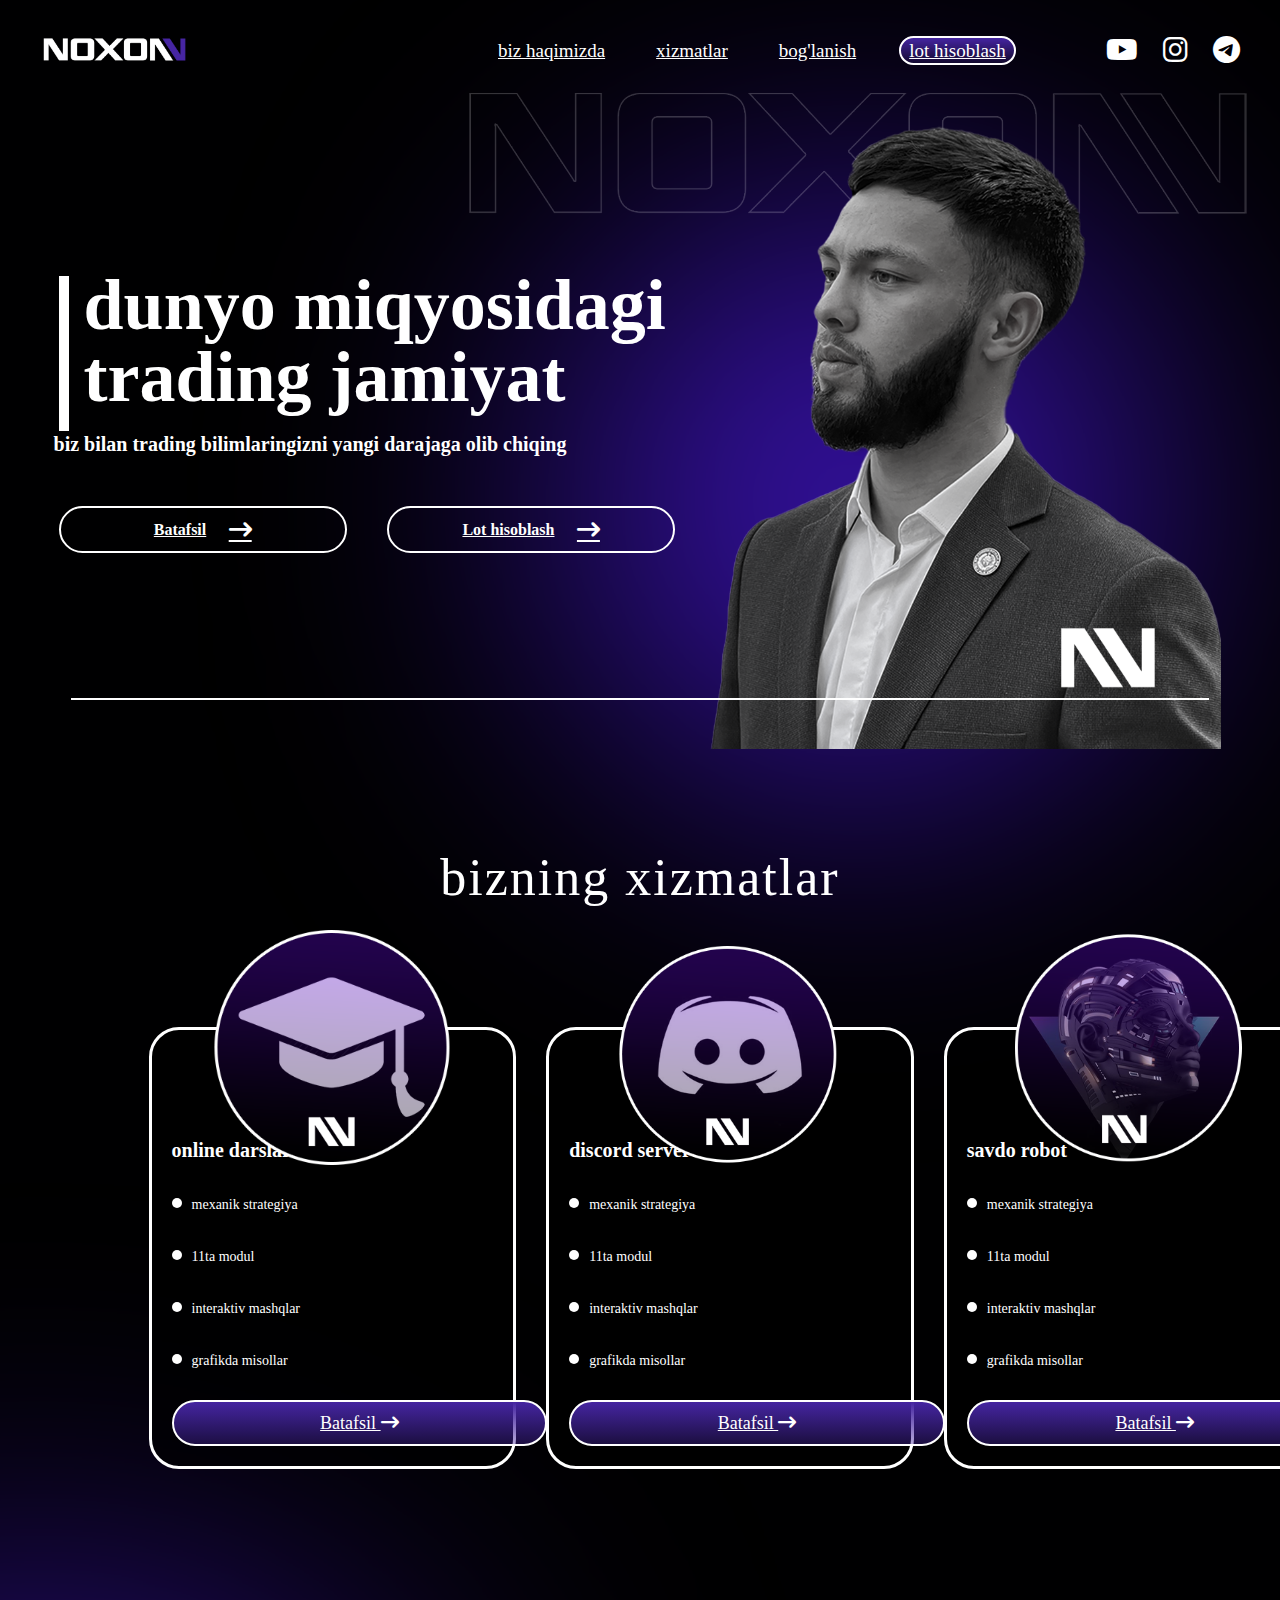
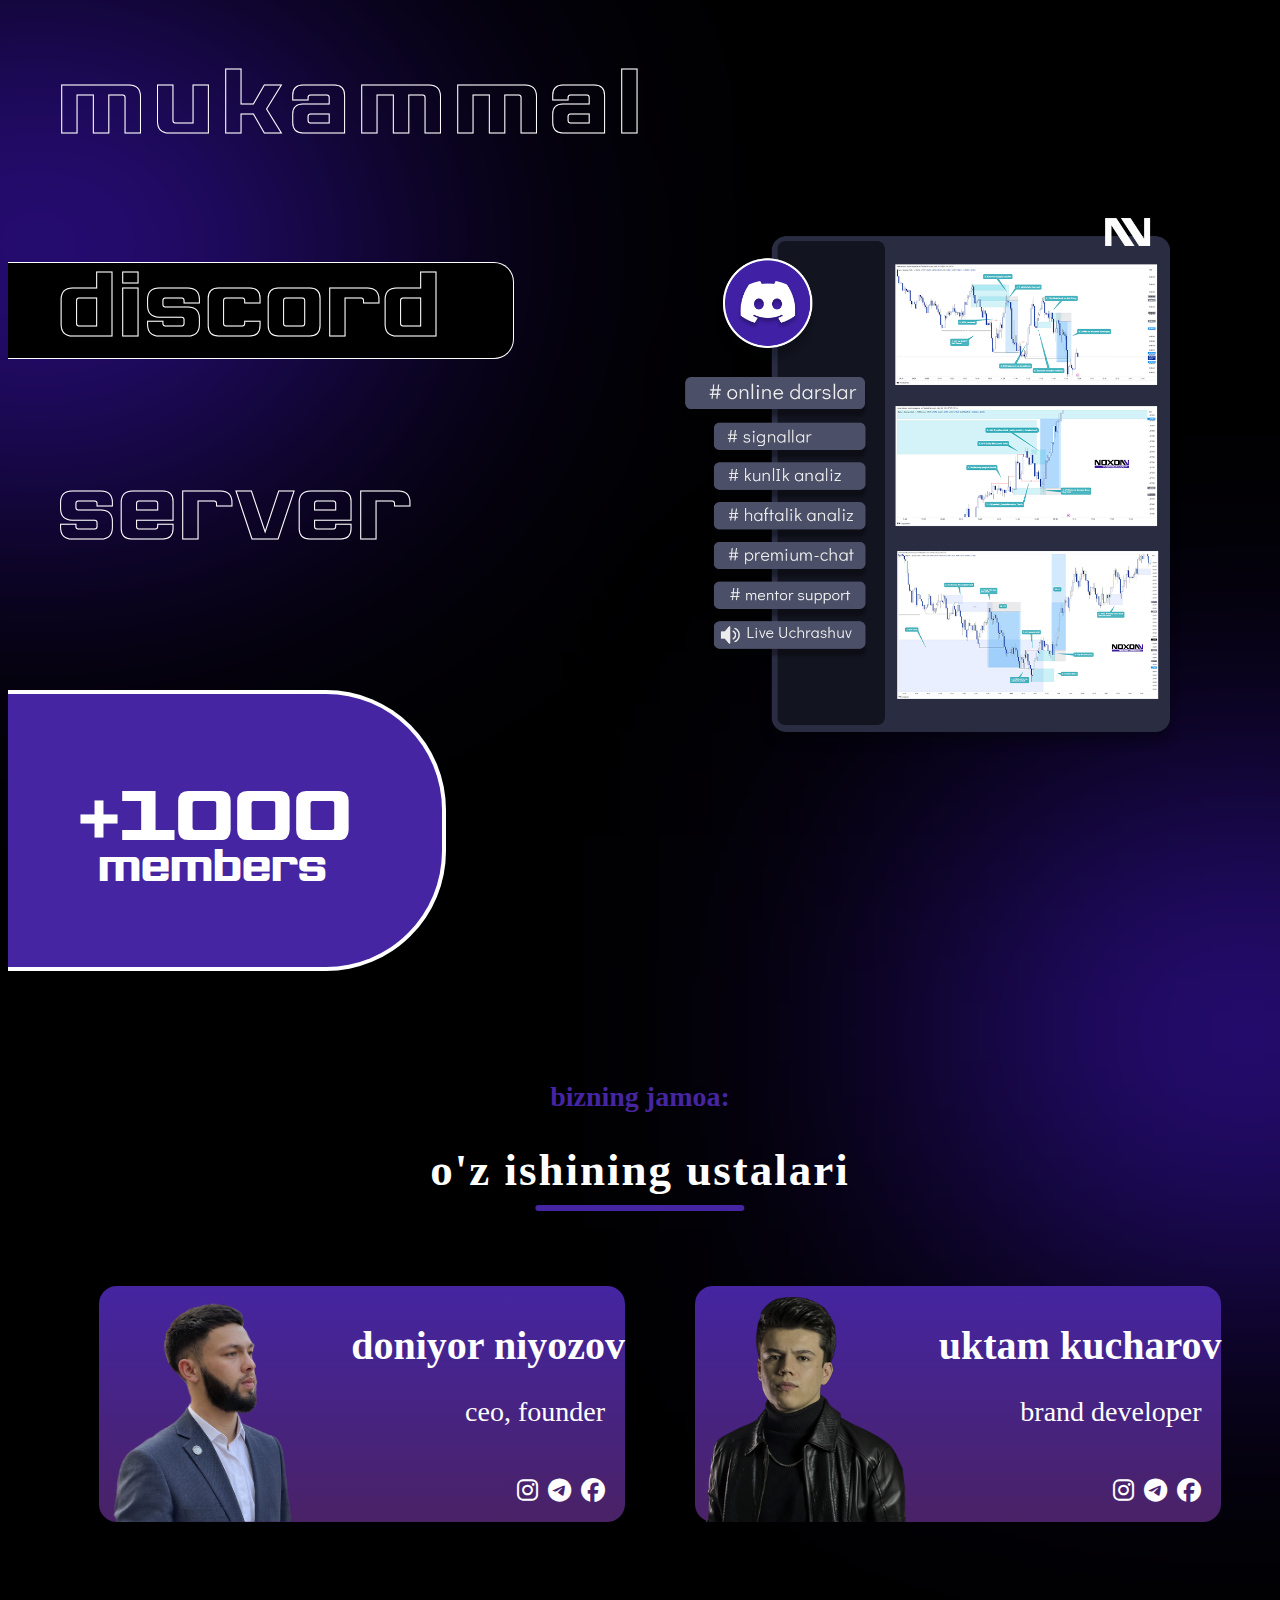
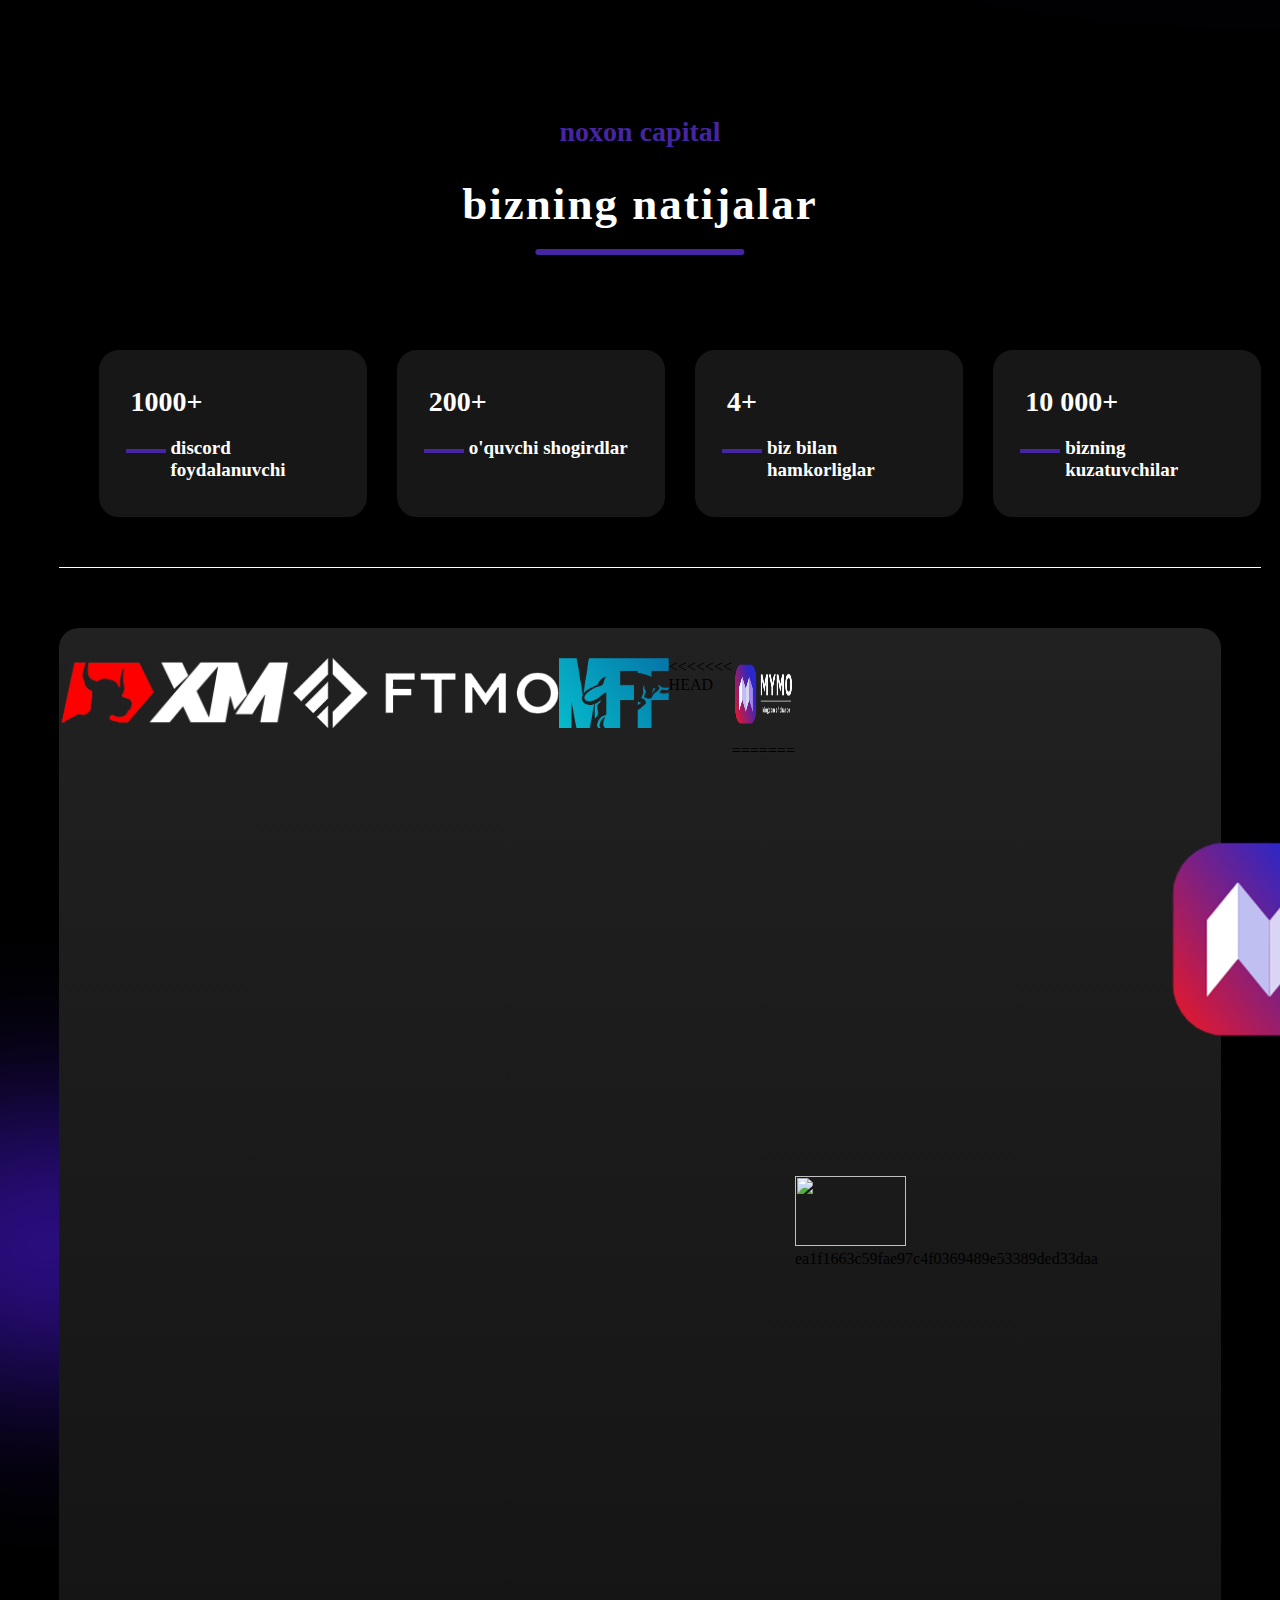
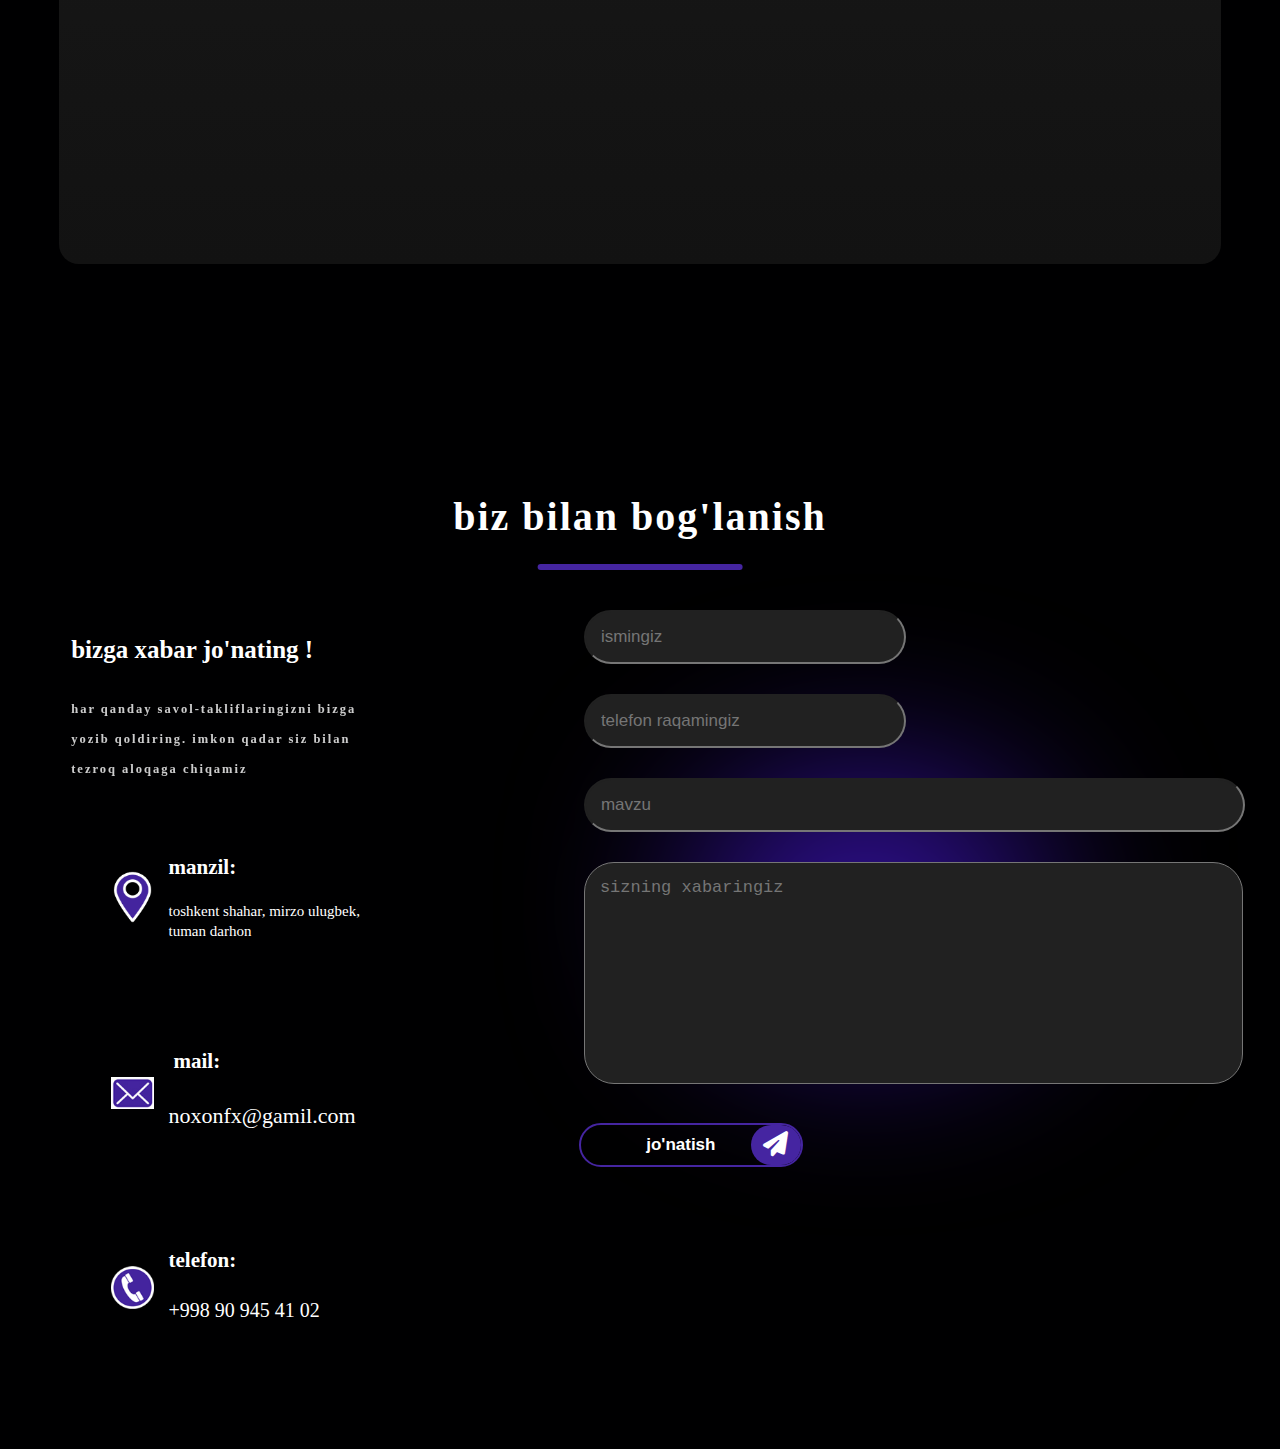
==== commit d574c080: "Merge branch 'main' of https://github.com/jamshidWEB/noxon-main-full" ====
--- a/index.html
+++ b/index.html
@@ -230,9 +230,16 @@
             <img src="../image/mt.png" alt="">
             
          </li>
+<<<<<<< HEAD
          <li class="hamkor__item lastchild ">
             <img style="width: 103%; height: 180px; margin: -50px 0;" src="../image/mym.png" alt="">
             
+=======
+         <li class="hamkor__item  ">
+            <img src="../image/mym2.png" style="width:32%;"  alt="">
+            <img src="../image/mym.png" style="height: 50%;">
+
+>>>>>>> ea1f1663c59fae97c4f0369489e53389ded33daa
          </li>
       </ul>
    </section>
--- a/css/main.min.css
+++ b/css/main.min.css
@@ -1 +1,5 @@
-@import"https://fonts.googleapis.com/css2?family=Montserrat:wght@100;200;300;400;500;600;800;900&display=swap";*{font-family:"Montserrat",sans-serif;margin:0;padding:0;-webkit-box-sizing:border-box;box-sizing:border-box;outline:none;border:none;text-decoration:none;text-transform:uppercase;-webkit-transition:all .2s linear;transition:all .2s linear}html{scroll-behavior:smooth}body{background:#000001}ul{list-style:none}section{padding:2rem 4%}@media screen and (max-width: 991px){html{font-size:55%}section{padding:2rem}}@media screen and (max-width: 450px){html{font-size:50%}}@media screen and (max-width: 1326px){section{padding:2rem 4%}}.header{display:grid;grid-template-columns:1fr 1.999fr !important;-webkit-box-align:center;-ms-flex-align:center;align-items:center;-webkit-box-pack:justify;-ms-flex-pack:justify;justify-content:space-between;padding:0 5px;width:95% !important;margin:0 auto !important}.header__logo{height:85px}.header__navbar-list{display:-webkit-box;display:-ms-flexbox;display:flex;-webkit-column-gap:35px !important;-moz-column-gap:35px !important;column-gap:35px !important}.header__navbar-item:last-child .header__navbar-link{border:2px solid #fff;color:#fff;border-radius:30px;background:-webkit-gradient(linear, left top, left bottom, from(#4525a1), color-stop(transparent), color-stop(transparent), color-stop(transparent), to(transparent));background:linear-gradient(to bottom, #4525a1, transparent, transparent, transparent, transparent);background-size:auto 500%}.header__navbar-item:last-child .header__navbar-link:hover{background-position:right center}.header__navbar-link{color:#fff;font-size:19px !important;padding:2px 8px;font-weight:500 !important}.header__navbar-link:hover{color:#4525a1}.header__social-list{display:-webkit-box;display:-ms-flexbox;display:flex;gap:25px}.header__social-link{color:#fff;font-size:28px !important}.header__social-link:hover{color:#4525a1}.border-bottom{border-bottom:1px solid #fff}.menu-btn{position:fixed;right:5%;background:rgba(0,0,0,0);border-radius:6px;display:none;-webkit-box-pack:center;-ms-flex-pack:center;justify-content:center;-webkit-box-align:center;-ms-flex-align:center;align-items:center;cursor:pointer;-webkit-transition:all .5s ease-in-out;transition:all .5s ease-in-out;z-index:201;width:50px;height:50px}.menu-btn__burger{width:30px;height:4px;background:#fff;border-radius:5px;-webkit-box-shadow:0 2px 5px rgba(255,101,47,.2);box-shadow:0 2px 5px rgba(255,101,47,.2);-webkit-transition:all .5s ease-in-out;transition:all .5s ease-in-out}.menu-btn__burger::before,.menu-btn__burger::after{content:"";position:absolute;width:30px;height:4px;background:#fff;border-radius:5px;-webkit-box-shadow:0 2px 5px rgba(255,101,47,.2);box-shadow:0 2px 5px rgba(255,101,47,.2);-webkit-transition:all .5s ease-in-out;transition:all .5s ease-in-out}.menu-btn__burger::before{-webkit-transform:translateY(-10px);transform:translateY(-10px)}.menu-btn__burger::after{-webkit-transform:translateY(10px);transform:translateY(10px)}.menu-btn.open .menu-btn__burger{-webkit-transform:translateX(-50px);transform:translateX(-50px);background:rgba(0,0,0,0);-webkit-box-shadow:none;box-shadow:none}.menu-btn.open .menu-btn__burger::before{-webkit-transform:rotate(45deg) translate(35px, -35px);transform:rotate(45deg) translate(35px, -35px)}.menu-btn.open .menu-btn__burger::after{-webkit-transform:rotate(-45deg) translate(35px, 35px);transform:rotate(-45deg) translate(35px, 35px)}.fixed-navbar{position:fixed;left:100%;top:0;width:100%;height:100%;background:rgba(0,0,0,.8470588235);z-index:200;display:none;-webkit-box-align:center;-ms-flex-align:center;align-items:center;-webkit-box-pack:center;-ms-flex-pack:center;justify-content:center;-webkit-box-orient:vertical;-webkit-box-direction:normal;-ms-flex-direction:column;flex-direction:column;gap:20px}.fixed-navbar .header__navbar-list{-webkit-box-orient:vertical;-webkit-box-direction:normal;-ms-flex-direction:column;flex-direction:column;-webkit-box-align:center;-ms-flex-align:center;align-items:center;gap:20px}.left-0{left:0 !important}.left-5{right:85% !important}@media screen and (max-width: 1045px){.header .header-navbar .header__navbar-list__navbar-item a{font-size:25px}}@media screen and (max-width: 991px){.header{padding:0 20px}.header__navbar,.header__social-list{display:none}.menu-btn{display:-webkit-box;display:-ms-flexbox;display:flex}.fixed-navbar{display:-webkit-box;display:-ms-flexbox;display:flex}.fixed-navbar .header-navbar,.fixed-navbar .header__social-list{display:-webkit-box;display:-ms-flexbox;display:flex}}.container{width:100%;margin-left:auto;margin-right:auto;padding-left:40px;padding-right:40px}@media screen and (max-width: 450px){.container{width:600px}}@media screen and (max-width: 768px){.container{width:700px}}@media screen and (max-width: 991px){.container{width:900px}}@media screen and (max-width: 1100px){.container{width:1100px}}@media screen and (max-width: 1270px){.container{width:1300px}}@media screen and (max-width: 1326px){.container{width:1310px}}.logo-absolute{position:absolute;width:100px !important;top:75%;right:9%}.line{position:absolute;width:90%;height:2px;top:88%;left:5%;right:5%;background:#fff}@media screen and (max-width: 768px){.logo-absolute{width:100px !important;top:70%}}.flex{display:-webkit-box;display:-ms-flexbox;display:flex;-webkit-box-align:center;-ms-flex-align:center;align-items:center;-webkit-box-pack:justify;-ms-flex-pack:justify;justify-content:space-between;gap:10px}body{overflow-x:hidden}.home{display:-webkit-box;display:-ms-flexbox;display:flex;gap:10px;-webkit-box-align:center;-ms-flex-align:center;align-items:center;position:relative}.home__outline{position:absolute;right:2%;top:0;width:61.5% !important;z-index:-1}.home__link{margin-top:50px;display:-webkit-box;display:-ms-flexbox;display:flex;-webkit-box-align:center;-ms-flex-align:center;align-items:center;width:100%;gap:40px}.home__link a,.home__link button{display:-webkit-box;display:-ms-flexbox;display:flex;-webkit-box-align:center;-ms-flex-align:center;align-items:center;-webkit-box-pack:center;-ms-flex-pack:center;justify-content:center;gap:10%;width:35%;padding:10px 30px;border:2px solid #fff;font-weight:600;color:#fff;border-radius:30px;background:-webkit-gradient(linear, left top, left bottom, from(transparent), color-stop(transparent), color-stop(transparent), color-stop(#4525a1), color-stop(transparent), to(transparent));background:linear-gradient(to bottom, transparent, transparent, transparent, #4525a1, transparent, transparent);background-size:auto 500%;cursor:pointer}.home__link a:hover,.home__link button:hover{background-color:#4525a1}.home__link a i,.home__link button i{font-size:23px}.home .content{position:relative;margin-left:25px;margin-top:-100px !important}.home .content h1{font-size:72px !important;font-weight:600;line-height:1;color:#fff;margin-bottom:10px}.home .content p{font-size:20px !important;font-weight:600;color:#fff;margin-left:-30px}.home .content::after{content:"";position:absolute;top:0;left:-25px;height:83%;width:10px;background:#fff;border-radius:0;margin-top:1%}.home__info{display:-webkit-box;display:-ms-flexbox;display:flex;-webkit-box-pack:justify;-ms-flex-pack:justify;justify-content:space-between;margin-top:40px}.home__info-box{width:30%;padding:15px;border:3px solid #4525a1;border-radius:17px}.home__info-box h1{color:#fff;font-size:24px}.home__info-box p{color:#fff;font-size:16px;margin-left:20px;position:relative}.home__info-box p::before{content:"";position:absolute;top:10px;left:-22px;height:2px;width:20px;background:#4525a1}.home>img{width:44%}.home__bg{position:absolute;top:0%;left:34%;right:-10%;height:100%;width:66% !important;z-index:-1}.home__more{height:calc(100% - 75.8px)}.home__more .content{width:65%;padding-left:18px;margin-top:65px}.home__more .content h1{font-size:58px}.home__more .content p{font-size:32px;line-height:30px}.home__flex{display:grid;grid-template-columns:2fr 1.3fr;width:100%}.home__flex div .content h1{font-size:50px;letter-spacing:3px}.home__flex div .content p{width:70%}.home__flex div .home__info{width:75%}.home__flex div .home__info .home__info-box h1{font-size:30px}.home__flex div .home__info .home__info-box p{font-weight:600}.home__flex img{width:100%}.online_info{display:grid;grid-template-columns:1fr 1.2fr;-webkit-box-align:center;-ms-flex-align:center;align-items:center;gap:150px;width:90%;margin:0 auto}.online_info img{width:5%}.online_info .info__content{padding:30px 15px 60px 15px}.online_info .info__content h1{color:#fff}.online_info .info__content h1 span{color:#4525a1}.online_info .info__content h2{color:#fff;font-size:18px;margin-top:15px}.online_info .info__content p{font-size:18px;line-height:1.5;word-spacing:4px;color:rgba(255,255,255,.7176470588)}.home-online{display:grid;grid-template-columns:1.2fr 1fr}.home-online div .content{padding-left:20px}.home-online div .content h1{font-size:52px}.home-online img{width:100%;position:relative;top:9%;right:4.5%;margin-top:-30px}.info-content{display:grid;grid-template-columns:1fr 1fr;-webkit-box-align:center;-ms-flex-align:center;align-items:center;width:90%;margin:0 auto}.info-content .info__content{width:100%;padding:28px 15px 55px 15px}.info-content .info__content h2{color:#fff;margin-top:20px;font-size:18px;font-weight:500}.info-content .info__content p{font-size:20px;line-height:1.5;word-spacing:3px;color:rgba(255,255,255,.4235294118)}.info{display:-webkit-box;display:-ms-flexbox;display:flex;-webkit-box-align:center;-ms-flex-align:center;align-items:center;gap:60px;width:100%}.info>img{width:32%}.info__content{margin-top:20px;padding:30px;border-radius:12px;border:2px solid #4525a1;background:#121212}.info__content h1{font-size:40px;color:#fff}.info__content h1 span{color:#4525a1}.info__content p{margin-top:20px;font-size:18px;font-weight:500;color:#fff}.imginfo>img{width:45%;margin-top:-20px}.price__subtitle{color:#4525a1;font-size:16px;text-align:center}.price .price__center{font-size:50px;padding-bottom:10px;font-weight:normal}.price .price__center::before{content:"";position:absolute;bottom:0px;left:50%;height:3px;width:10%;background:#4525a1;-webkit-transform:translateX(-50%);transform:translateX(-50%);border-radius:0px}.price .price__text{font-size:19px;color:#fff}.price__title{color:#fff;font-size:36px;text-align:center;letter-spacing:5px;position:relative}.price__title::before{content:"";position:absolute;bottom:-5px;left:50%;height:6px;width:18%;background:#4525a1;-webkit-transform:translateX(-50%);transform:translateX(-50%);border-radius:10px}.price__list{width:60%;margin:0 auto;display:-webkit-box;display:-ms-flexbox;display:flex;-webkit-box-pack:justify;-ms-flex-pack:justify;justify-content:space-between;-webkit-box-align:center;-ms-flex-align:center;align-items:center;margin-top:80px}.price__item{width:30%;padding:10px 0 30px 0;border:4px solid #fff;background:#fff;border-radius:35px;text-align:center}.price__item:hover{background:#4525a1;color:#fff}.price__item:hover a{color:#181a1a;background:#fff}.price__item h3{font-size:26px}.price__item p{font-size:15px;margin-top:-5px}.price__item h1{font-size:62px;margin-top:20px;margin-bottom:35px}.price__item h4{font-size:12px;font-weight:500}.price__item a{color:#fff;margin-top:10px;display:inline-block;font-weight:700;padding:12px 24px;border-radius:30px;background:#4525a1}.price__item a:hover{-webkit-transform:scale(1.05);transform:scale(1.05)}.shape{position:absolute;width:350px;height:250px;background:#3511a3;border-radius:50%;-webkit-filter:blur(90px);filter:blur(90px);z-index:-10}.shape1{top:0}.shape2{top:100%;right:0}.shape3{top:200%;left:0}.shape4{top:240%;left:50%}.shape5{top:22%;left:43%;width:48%;height:67%;-webkit-filter:blur(160px);filter:blur(160px)}.shape6{top:110%;left:60%;display:none}.shape7{top:180%;left:-25%;width:56%;height:50%;-webkit-filter:blur(190px);filter:blur(190px)}.shape8{top:270%;left:75%;width:45%;height:45%;border-radius:0;-webkit-filter:blur(190px);filter:blur(190px)}.shape9{top:400%;left:-10%;width:25%;-webkit-filter:blur(170px);filter:blur(170px);height:85%}.shape10{top:530%;left:78%;height:60%;-webkit-filter:blur(200px);filter:blur(200px);width:50%}.services{color:#fff}.services__title{text-align:center;color:#fff;font-size:52px;letter-spacing:2px;font-weight:500;margin-bottom:20px}.services__item{position:relative;border:3px solid #fff;border-radius:30px;padding:150px 40px 40px;margin-top:100px}.services__list{display:-webkit-box;display:-ms-flexbox;display:flex;-webkit-box-pack:justify;-ms-flex-pack:justify;justify-content:space-between;padding:0px 90px;-ms-flex-line-pack:center;align-content:center}.services__item{position:relative;border:3px solid #fff;border-radius:30px;padding:130px 28px 28px;margin-top:100px;line-height:38px;margin-bottom:25px;width:28%;background:rgba(0,0,0,.6862745098)}.services__item h2{font-size:24px;font-weight:600}.services__item p{font-size:15px;margin-left:20px;position:relative}.services__item p::before{content:"";position:absolute;left:-20px;top:12px;width:10px;height:10px;border-radius:50%;background:#fff}.services__item>img{position:absolute;top:-100px;left:50%;-webkit-transform:translateX(-50%);transform:translateX(-50%);width:200px}.services__link{margin-top:20px}.services__link a{display:inline-block;width:100%;font-size:18px !important;text-align:center;padding:2px 20px;border:2px solid #fff;color:#fff;border-radius:30px;background:-webkit-gradient(linear, left top, left bottom, from(#4525a1), color-stop(transparent), color-stop(transparent), to(transparent));background:linear-gradient(to bottom, #4525a1, transparent, transparent, transparent);background-size:auto 500%}.services__link a:hover{background-position:center right}.discord{display:-webkit-box;display:-ms-flexbox;display:flex;-webkit-box-pack:justify;-ms-flex-pack:justify;justify-content:space-between;margin-top:80px;-webkit-box-align:center;-ms-flex-align:center;align-items:center}@font-face{font-family:The Neue;src:url("../static/WOFF2/TheNeue-Black.woff2")}.discord__title{padding:0 20px 0 50px;font-size:80px !important;font-weight:600;letter-spacing:10px;line-height:95px;display:inline-block;font-family:The Neue}.discord__title-bg{padding-right:70px;background:#000;border:1px solid #fff;border-left:0;border-radius:20px;border-top-left-radius:0;border-bottom-left-radius:0}.discord__members{padding:35px 90px 35px 110px !important;color:#fff;background:#4525a1;display:inline-block;border-radius:120px;border-top-left-radius:0;border-bottom-left-radius:0;border:4px solid #fff;border-left:0;margin-top:-33px}.discord__members-title{font-family:The Neue;font-size:70px !important;margin-bottom:5px !important;margin-left:-40px}.discord__members p{font-family:The Neue;font-size:40px !important;margin-top:-20px;margin-left:-20px !important}.discord__right{margin-left:10px}.discord__right img{width:85% !important}.team__text{font-size:28px;font-weight:600;margin-bottom:10px}.team__center{font-size:45px;letter-spacing:2px;padding-bottom:10px;font-weight:600}.team{margin-top:50px;color:#fff}.team__list{display:-webkit-box;display:-ms-flexbox;display:flex;-webkit-box-pack:center;-ms-flex-pack:center;justify-content:center;margin-top:80px;gap:70px}.team__item{position:relative;width:50% !important;border-radius:18px !important;padding:10px 0;text-align:right;background:-webkit-gradient(linear, left top, left bottom, from(#4525a1), to(#492266));background:linear-gradient(to bottom, #4525a1, #492266)}.team__item img{position:absolute;bottom:0;left:2%;width:42%}.team__item h1{font-size:40px !important;font-weight:600}.team__item h2{font-size:28px !important;font-weight:500 !important;margin:0 20px 50px}.team__item-social{display:-webkit-box;display:-ms-flexbox;display:flex;gap:10px;-webkit-box-pack:end;-ms-flex-pack:end;justify-content:flex-end;margin-right:20px}.team__item-social a{color:#fff;font-size:24px !important;padding-bottom:5px}.team__item:last-child img{width:38%}.result>h1{padding-bottom:20px !important}.result{margin-top:50px}.result__list{display:-webkit-box;display:-ms-flexbox;display:flex;-webkit-box-pack:justify;-ms-flex-pack:justify;justify-content:space-between;gap:30px;color:#fff;width:100%;margin-top:100px;padding-bottom:50px}.result__item{width:22%;padding:30px 20px;background:#171717;border-radius:20px;border:2px solid #171717}.result__item h1{font-size:40px;margin-bottom:12px;font-weight:600}.result__item p{font-size:20px;margin-left:40px;position:relative;font-weight:700}.result__item p::before{content:"";position:absolute;left:-45px;top:12px;width:40px;height:4px;background:#4525a1}.result__item:hover{background:rgba(0,0,0,0);border:2px solid #4525a1}.connect{width:90%;margin:0 auto;margin-top:50px;color:#fff}.connect .team__center{font-weight:600 !important;font-size:40px !important;padding-bottom:25px}.connect__wrapper{display:grid;grid-template-columns:1.1fr 2fr;gap:10%;margin-top:80px}.connect__wrapper>div h2{font-size:25px;font-weight:700}.connect__wrapper>div p{width:120%;font-size:12.5px;letter-spacing:2px;line-height:30px;font-weight:600;opacity:.8;margin-top:30px}.connect__list{margin-top:50px;row-gap:22px !important;display:grid}.connect__item{display:grid;margin-bottom:20px;grid-template-columns:.2fr 1fr;-webkit-box-align:center;-ms-flex-align:center;align-items:center}.connect__item img{width:75%}.connect__item h3{font-size:18px;font-weight:700}.connect__item h4{font-size:15px !important;font-weight:600}.connect .item2 h4,.connect .item3 h4{font-size:22px !important}.connect .item3 h4{font-size:20px !important}.connect__form{text-align:justify;margin-top:-20px}.connect__form input,.connect__form textarea{background:#212121;padding:10px 0 10px 20px;margin:15px;border-radius:30px;resize:none;color:#fff;font-size:17px;width:100%}.connect__form input:focus,.connect__form textarea:focus{background:rgba(122,122,122,.5529411765);color:#fff}.connect__form textarea{padding-top:20px}.connect__form .name,.connect__form .number{width:45%}.connect__form .theme,.connect__form .message{width:96.5%}.connect__form .home__link{margin-top:20px;margin-left:10px}.connect__form .home__link button{border:2px solid #4525a1;position:relative;padding:12px 70px 12px 50px;font-size:17px;font-weight:600}.connect__form .home__link button i{font-size:25px;position:absolute;right:0px;top:0;background:#4525a1;width:45px;height:100%;border-radius:30px;display:-webkit-box;display:-ms-flexbox;display:flex;-webkit-box-pack:center;-ms-flex-pack:center;justify-content:center;-webkit-box-align:center;-ms-flex-align:center;align-items:center}.who{margin-top:5%;display:grid;grid-template-columns:1fr 1.3fr;-webkit-box-align:center;-ms-flex-align:center;align-items:center;gap:20px}.who .who__span{display:block;background-color:#fff;width:80px;border-bottom:4px solid;padding-top:5px;float:right}.who .who__span2{display:block;background-color:#fff;width:5px;height:80px;border-bottom:4px solid;float:right;margin-top:-6.2%}.who .img{margin-top:-5%}.who .img img{width:95%}.who__content{color:#fff;margin-top:-20px}.who__content h2{font-size:30px;width:10%;line-height:30px;padding-left:40px;padding-bottom:40px}.who__content .p{text-transform:none;font-size:28px;padding-bottom:30px;font-weight:600;line-height:35px}.who__content .p span{text-transform:none;font-size:25px;line-height:30px;word-spacing:12px;color:rgba(255,255,255,.9176470588)}.who__content::before{content:"";position:absolute;left:50%;height:4px;width:11%;top:112.3%;left:53%;background:#4525a1;-webkit-transform:translateX(-50%);transform:translateX(-50%);border-radius:0}.who__paragraph{color:#fff;font-weight:400;margin-left:40px;position:relative;line-height:1.5;font-size:31px;text-transform:none}.who__paragraph span{width:100%;text-transform:none}.who__paragraph::before{content:"";position:absolute;left:-30px;top:0;height:100%;width:5px;background:#fff;border-radius:15px;background:fixed}.bro__item{height:300px;width:100%;border:2px solid #fff;border-radius:15px;display:-webkit-box;display:-ms-flexbox;display:flex;position:relative;margin-top:150px;padding:20px}.bro__item img{position:absolute;height:120%;bottom:0}.bro__item p{width:100%;color:#fff;margin-left:330px;font-size:22px;line-height:1.3;word-spacing:10px;letter-spacing:1.5px;margin-top:25px;font-weight:500;text-transform:none}.bro__item p span{text-transform:none;width:100%}.bro__item h4{color:#fff;font-size:24px;position:absolute;left:2%;bottom:-28%;font-weight:400;bottom:-23%}.bro__item h4 span{font-weight:700;font-size:28px}.bro__item:last-child p{margin-left:0;margin-right:330px}.bro__item:last-child img{right:2%}.bro__item:last-child h4{left:73%}.bro__item:last-child h4 span{font-size:30px}.bor{border-right:3px solid #4525a1;border-radius:8%}.community__list{display:-webkit-box;display:-ms-flexbox;display:flex;-webkit-box-pack:justify;-ms-flex-pack:justify;justify-content:space-between;margin-top:60px}.community__item{width:30%;position:relative;padding:20px}.community__item img{position:absolute;width:100%}.community__item h1{color:#fff;font-size:22px;padding:15px 0 0 45%}.community__item p{color:#fff;margin-left:160px;margin-top:50px;position:relative;font-size:12px}.community__item p::before{content:"";position:absolute;left:-4%;top:0;height:100%;width:3px;background:#4525a1}.hamkor{margin-top:60px}.hamkor__list{margin-top:60px;display:-webkit-box;display:-ms-flexbox;display:flex;-webkit-box-pack:space-evenly;-ms-flex-pack:space-evenly;justify-content:space-evenly;padding:30px 0;border-radius:20px;background:-webkit-gradient(linear, left bottom, left top, from(#121212), to(#212121));background:linear-gradient(to top, #121212, #212121)}.hamkor__item img{height:65px}@media screen and (max-width: 1326px){.who{display:-webkit-box;display:-ms-flexbox;display:flex}.who .img .who__span{display:block;background-color:#fff;width:80px;height:5px;margin-top:.1%;margin-right:10%}.who .img img{width:88%}.who .img .who__span2{display:inline;background-color:#fff;width:5px;height:80px;margin-right:9.5%;float:right}.who__content{color:#fff;margin-top:-50px}.who__content h2{font-size:30px;width:10%;line-height:30px;padding-left:40px;padding-bottom:40px}.who__content .p{text-transform:none;font-size:28px;padding-bottom:30px;font-weight:600;line-height:35px}.who__content .p span{text-transform:none;font-size:25px;line-height:30px;word-spacing:12px;color:rgba(255,255,255,.9176470588)}.who__content::before{content:"";position:absolute;left:50%;height:4px;width:11%;top:108.3%;left:65%;background:#4525a1;-webkit-transform:translateX(-50%);transform:translateX(-50%);border-radius:0}.result__list{width:100%}.result__list .result__item{width:20%;padding:15px 30px}.result__list .result__item h1{font-size:28px}.result__list .result__item p{font-size:19px}.header{padding:0 2px;font-size:15px;grid-template-columns:1fr 2.8 .5fr;width:99%;margin:0 auto;gap:15px}.header .flex .header__navbar .header__navbar-list .header__navbar-item .header__navbar-link{font-size:17px}.header .flex .header__navbar .header__social-list .header__social-item .header__social-link{font-size:20px}.home__more .home__bg{left:34%}.home .content{width:100%}.home .content h1{font-size:44px}.home .content p{font-size:15px}.services__list{-webkit-box-pack:justify;-ms-flex-pack:justify;justify-content:space-between;gap:30px;width:100%;margin:0 auto}.services__item{width:33%;padding:85px 10px 20px 20px}.services__item img{width:65%}.services__item h2{font-size:20px}.services__item p{font-size:14px}.services__link a{font-size:15px}}@media screen and (max-width: 1270px){.header{padding:0 2px;font-size:15px;width:95%;margin:0 auto;gap:15px}.header .flex .header__navbar .header__navbar-list .header__navbar-item .header__navbar-link{font-size:14px;font-weight:700}.who{display:-webkit-box;display:-ms-flexbox;display:flex}.who .img .who__span{display:block;background-color:#fff;width:80px;height:5px;margin-top:.1%;margin-right:10%}.who .img img{width:88%}.who .img .who__span2{display:inline;background-color:#fff;width:5px;height:80px;margin-right:9.5%;float:right}.who__content{color:#fff;margin-top:-70px}.who__content h2{font-size:30px;width:10%;line-height:30px;padding-left:40px;padding-bottom:40px}.who__content .p{text-transform:none;font-size:28px;padding-bottom:30px;font-weight:600;line-height:35px}.who__content .p span{text-transform:none;font-size:25px;line-height:30px;word-spacing:12px;color:rgba(255,255,255,.9176470588)}.who__content::before{content:"";position:absolute;left:50%;height:4px;width:11%;top:108.3%;left:65%;background:#4525a1;-webkit-transform:translateX(-50%);transform:translateX(-50%);border-radius:0}.community__item h1{color:#fff;font-size:22px;padding:15px 0 0 40%}.community__item p{color:#fff;margin-left:140px;margin-top:30px;position:relative;font-size:13px}.community__item p::before{content:"";position:absolute;left:-4%;top:0;height:100%;width:3px;background:#4525a1}.home .home__bg{width:100%;left:34%}.team__item{position:relative;width:40%;border-radius:15px;text-align:right;background:-webkit-gradient(linear, left top, left bottom, from(#4525a1), to(#492266));background:linear-gradient(to bottom, #4525a1, #492266)}.team__item img{position:absolute;bottom:0;left:2%}.team__item h1{font-size:22px;padding:40px 20px 0 30px}.team__item h2{font-size:19px;font-weight:400;margin:0 20px 50px}.team__item-social{display:-webkit-box;display:-ms-flexbox;display:flex;gap:10px;-webkit-box-pack:end;-ms-flex-pack:end;justify-content:flex-end;margin-right:20px}.team__item-social a{color:#fff;font-size:28px;padding-bottom:5px}.bro__item p{font-size:20px}.bro .bro__item:last-child h4{left:70%}.discord .discord__left h1{font-size:60px;margin-bottom:10px}.discord .discord__left p{font-size:25px}.discord .discord__right{width:100%}.discord .discord__right img{width:100%}.discord .discord__members{padding:18px 40px 18px 150px}.home .content .home-heading{font-size:42px}.home .content p{font-size:18px}.info img{width:40%}.info .info-content{-webkit-box-align:center;-ms-flex-align:center;align-items:center;-ms-flex-wrap:wrap;flex-wrap:wrap}.info .info-content .info__content{width:45%;padding:30px 20px}.info .info-content .info__content h2{color:#fff;margin-top:15px;font-size:28px;font-weight:500}.info .info-content .info__content p{font-size:22px;line-height:1.6;word-spacing:3px;color:rgba(255,255,255,.4235294118)}}@media screen and (max-width: 1145px){.result__list{width:100%;display:grid;grid-template-columns:repeat(2, 1fr);-ms-flex-wrap:wrap;flex-wrap:wrap}.result__list .result__item{width:100%;padding:5% 8%}.result__list .result__item h1{font-size:38px;margin-bottom:10px}.result__list .result__item p{font-size:18px}.who{display:none}.who .img .who__span{display:block;background-color:#fff;width:80px;height:5px;margin-top:.1%;margin-right:10%}.who .img img{width:92%;margin-top:-10px}.who .img .who__span2{display:inline;background-color:#fff;width:5px;height:80px;margin-right:9.5%;float:right}.who__content{color:#fff;margin-top:-10px}.who__content h2{font-size:25px;width:10%;line-height:28px;padding-left:40px;padding-bottom:40px}.who__content .p{text-transform:none;font-size:28px;padding-bottom:30px;font-weight:600;line-height:35px}.who__content .p span{text-transform:none;font-size:25px;line-height:30px;word-spacing:12px;color:rgba(255,255,255,.9176470588)}.who__content::before{content:"";position:absolute;left:50%;height:4px;width:11%;top:115.3%;left:65%;background:#4525a1;-webkit-transform:translateX(-50%);transform:translateX(-50%);border-radius:0}.header{padding:0 5px;font-size:15px}.header .flex .header__navbar .header__navbar-list .header__navbar-item .header__navbar-link{font-size:13px}.discord__home div .content .home-heading{font-size:40px}.discord__home div .content p{font-size:15px;line-height:23px}.discord__home div .home__info{-webkit-box-pack:space-evenly;-ms-flex-pack:space-evenly;justify-content:space-evenly}.discord__home div .home__info-box{width:25%;padding:15px;border:2px solid #4525a1;border-radius:17px}.discord__home div .home__info-box h1{font-size:23px}.discord__home div .home__info-box p{font-size:10px}.bro__item p{font-size:20px}.bro .bro__item:last-child h4{left:65%}.community__item h1{color:#fff;font-size:22px;padding:15px 0 0 44%}.community__item p{color:#fff;margin-left:110px;margin-top:18px;position:relative;font-size:12px}.community__item p::before{content:"";position:absolute;left:-4%;top:0;height:100%;width:3px;background:#4525a1}.home__flex{display:grid;grid-template-columns:2fr 1.8fr;width:100%}.home__flex div .content h1{font-size:40px;letter-spacing:3px}.home__flex div .content p{font-size:20px;width:100%}.home__flex div .home__info{width:100%}.home__flex div .home__info .home__info-box{width:32%}.home__flex div .home__info .home__info-box h1{font-size:25px}.home__flex div .home__info .home__info-box p{font-weight:500}.home__flex img{width:100%}.info-content{display:grid;grid-template-columns:1fr 1fr;-webkit-box-align:center;-ms-flex-align:center;align-items:center;width:100%;-webkit-box-orient:vertical;-webkit-box-direction:reverse;-ms-flex-direction:column-reverse;flex-direction:column-reverse;-ms-flex-wrap:wrap;flex-wrap:wrap}.info-content img{width:100%}.info-content .info__content{width:100%;padding:28px 15px 55px 15px}.info-content .info__content h2{color:#fff;margin-top:15px;font-size:15px;font-weight:500}.info-content .info__content p{font-size:15px;line-height:1.5;word-spacing:3px;color:rgba(255,255,255,.4235294118)}.price__subtitle{color:#4525a1;font-size:16px;text-align:center}.price__center{font-size:50px;padding-bottom:10px;font-weight:900}.price__center::before{content:"";position:absolute;bottom:0px;left:45%;height:3px;width:15%;background:#4525a1;-webkit-transform:translateX(-50%);transform:translateX(-50%);border-radius:0px}.price__text{font-size:19px;color:#fff}.price__title{color:#fff;font-size:36px;text-align:center;letter-spacing:5px;position:relative}.price__title::before{content:"";position:absolute;bottom:0px;left:50%;height:5px;width:15%;background:#4525a1;-webkit-transform:translateX(-50%);transform:translateX(-50%);border-radius:10px}.price__list{width:80%;margin:0 auto;display:-webkit-box;display:-ms-flexbox;display:flex;-webkit-box-pack:justify;-ms-flex-pack:justify;justify-content:space-between;-webkit-box-align:center;-ms-flex-align:center;align-items:center;margin-top:80px}.price__item{width:30%;padding:15px 0 40px 0;border:4px solid #fff;background:#fff;border-radius:35px}.price__item:hover{background:#4525a1;color:#fff}.price__item:hover a{color:#181a1a;background:#fff}.price__item h3{font-size:26px}.price__item p{font-size:15px;margin-top:-5px}.price__item h1{font-size:52px;margin-top:20px;margin-bottom:35px}.price__item h4{font-size:20px;font-weight:600}.price__item a{color:#fff;margin-top:5px;display:inline-block;font-weight:700;padding:12px 25px;border-radius:30px;background:#4525a1}.price__item a:hover{-webkit-transform:scaleX(1.1);transform:scaleX(1.1)}}@media screen and (max-width: 1100px){.home__outline{position:absolute;right:3%;top:0;width:62% !important;z-index:-1}.header{padding:0 3px;font-size:14px;width:95%;margin:0 auto;gap:15px}.header .flex .header__navbar .header__navbar-list .header__navbar-item .header__navbar-link{font-size:11.5px;font-weight:900}.header .flex .header__social-item .header__social-link i{font-size:25px}.line{width:91%;height:2px;top:80%;left:5%;right:0%;background:#fff}.logo-absolute{position:absolute;width:90px !important;top:65%;right:5%}.home .content h1{font-size:40px;font-weight:600;line-height:1.1;color:#fff}.team .team__list .team__item{width:60%}.team .team__list .team__item img{left:5%}.discord__left{width:80%}.discord__right img{width:100%}.info img{width:47%}.info .info-content{-webkit-box-align:center;-ms-flex-align:center;align-items:center;-ms-flex-wrap:wrap;flex-wrap:wrap}.info .info-content .info__content{width:45%;padding:20px 10px}.info .info-content .info__content h2{color:#fff;margin-top:15px;font-size:25px;font-weight:500}.info .info-content .info__content p{font-size:15px;line-height:1.4;word-spacing:4px;color:rgba(255,255,255,.4235294118)}}@media screen and (max-width: 1045px){.home .content h1{font-size:40px;font-weight:600;line-height:1.1;color:#fff}.line{width:91%;height:2px;top:85%;left:5%;right:0%;background:#fff}.logo-absolute{position:absolute;width:85px !important;top:70%;right:9%}}@media screen and (max-width: 991px){.home{-webkit-box-orient:vertical;-webkit-box-direction:normal;-ms-flex-direction:column;flex-direction:column}.home div .content h1{font-size:35px}.home div .content p{font-size:15px}.home>img{width:70%}.home__link a{font-size:16px;padding:6px 18px}.home__outline{display:none}.home__bg{position:absolute;right:0%;top:0%;height:70%;left:0%;width:66% !important;background-size:cover;z-index:-1}.home .online__info{gap:20px;width:80%}.home .online__info .info__content{width:100% !important}.home .online__info .online-box{width:100%;padding:10px}.home .online__info .online-box h1{font-size:25px}.home .online__info .online-box p{font-size:10px}.home .online__info img{width:50%}.home__more{height:calc(100vh - 70.8px)}.home__more .content{width:90%;margin-top:50px}.info{-webkit-box-orient:vertical;-webkit-box-direction:reverse;-ms-flex-direction:column-reverse;flex-direction:column-reverse;-webkit-box-align:center;-ms-flex-align:center;align-items:center}.info>img{width:90%}.shape{width:250px;height:250px}.who__paragraph{margin-top:-110px;margin-bottom:-60px}.who__paragraph span{width:100%;text-transform:none;font-size:20px}.discord{-webkit-box-orient:vertical;-webkit-box-direction:normal;-ms-flex-direction:column;flex-direction:column}.discord__title{font-size:50px}.discord__right{text-align:center}.discord__right img{width:80% !important;margin-top:40px}.discord__members{padding:20px 40px 20px 100px}.discord__members-title{font-size:30px}.team__list{-webkit-box-orient:vertical;-webkit-box-direction:normal;-ms-flex-direction:column;flex-direction:column}.team__item{width:90%;margin:0 auto}.team__item img{left:8%}.team__item h1{margin-right:8%;font-size:25px}.team__item .team__center{font-size:25px}.team__item .team__item-social{padding-bottom:20px}.team__item .team__item-social,.team__item h2{margin-right:10%}.result__list{-webkit-box-orient:vertical;-webkit-box-direction:normal;-ms-flex-direction:column;flex-direction:column}.result .result__item{width:100%;padding:10% 20% 10% 10%}.connect__wrapper{grid-template-columns:1fr}.connect__form input,.connect__form textarea{width:100% !important;padding:10px;margin:10px 0px}.connect__form .home__link{margin-top:20px;margin-left:10px}.connect__form .home__link a{border:2px solid #4525a1;position:relative;padding-right:60px}.connect__form .home__link a i{position:absolute;right:0px;top:0;background:#4525a1;width:40px;height:100%;border-radius:30px;display:-webkit-box;display:-ms-flexbox;display:flex;-webkit-box-pack:center;-ms-flex-pack:center;justify-content:center;-webkit-box-align:center;-ms-flex-align:center;align-items:center}.who{-webkit-box-orient:vertical;-webkit-box-direction:normal;-ms-flex-direction:column;flex-direction:column}.who>img{width:100%}.who__content h2{font-size:23px}.who__content p{font-size:15px}.who__paragraph{font-size:15px}.bro__item{height:650px}.bro__item img{position:absolute;height:auto;width:50%;bottom:0}.bro__item p{color:#fff;margin-left:0px;font-size:19px}.bro__item h4{left:5%;bottom:-12%;font-size:32px}.bro__item:last-child p{margin-left:0;margin-right:0px;font-size:15px}.bro__item:last-child img{width:45%;right:5%}.bro__item:last-child h4{width:100%;margin-left:-15%}.price{margin-top:100px}.price__subtitle{color:#4525a1;font-size:16px;text-align:center}.price__center{font-size:50px;padding-bottom:10px;font-weight:900}.price__center::before{content:"";position:absolute;bottom:0px;left:45%;height:3px;width:30%;background:#4525a1;-webkit-transform:translateX(-50%);transform:translateX(-50%);border-radius:0px}.price__text{font-size:19px;color:#fff}.price__title{color:#fff;font-size:36px;text-align:center;letter-spacing:5px;position:relative}.price__title::before{content:"";position:absolute;bottom:0px;left:50%;height:5px;width:15%;background:#4525a1;-webkit-transform:translateX(-50%);transform:translateX(-50%);border-radius:10px}.price__list{width:100%;margin:0 auto;margin-top:80px;display:inline-block;text-align:center}.price__item{width:100%;margin:20px 0;padding:15px 0 25px 0;border:4px solid #fff;background:#fff;border-radius:35px}.price__item:hover{background:#4525a1;color:#fff}.price__item:hover a{color:#181a1a;background:#fff}.price__item h3{font-size:38px}.price__item p{font-size:25px;margin-top:-5px}.price__item h1{font-size:75px;margin-top:20px;margin-bottom:35px}.price__item h4{font-size:30px;font-weight:600}.price__item a{color:#fff;margin-top:5px;font-size:35px;display:inline-block;font-weight:700;padding:20px 50px;border-radius:28px;background:#4525a1}.price__item a:hover{-webkit-transform:scaleX(1.1);transform:scaleX(1.1)}body{overflow-x:hidden}.hamkor__list{-webkit-box-orient:vertical;-webkit-box-direction:normal;-ms-flex-direction:column;flex-direction:column;-webkit-box-align:center;-ms-flex-align:center;align-items:center;gap:40px}.services__list{-ms-flex-wrap:wrap;flex-wrap:wrap;-webkit-box-pack:center;-ms-flex-pack:center;justify-content:center;gap:10%;width:100%}.services__item{padding:160px 23px 40px 55px;display:block;width:70%}.services__item h2{font-size:33px;margin-bottom:20px}.services__item p{font-size:23px}.services__item img{width:45%}.services__link a{font-size:20px}.community__item h1{color:#fff;font-size:22px;padding:15px 0 0 44%}.community__item p{color:#fff;margin-left:110px;margin-top:18px;position:relative;font-size:12px}.community__item p::before{content:"";position:absolute;left:-4%;top:0;height:100%;width:3px;background:#4525a1}.home__flex{display:grid;grid-template-columns:2fr 1.8fr;width:100%}.home__flex div .content h1{font-size:40px;letter-spacing:3px}.home__flex div .content p{font-size:18px;width:100%}.home__flex div .home__info{width:100%}.home__flex div .home__info .home__info-box{width:32%}.home__flex div .home__info .home__info-box h1{font-size:22px}.home__flex div .home__info .home__info-box p{font-weight:500;font-size:12px}.home__flex img{width:100%}.info-content{display:grid;grid-template-columns:1fr 1.5fr}.info-content img{background-size:cover;width:100%}.info-content .info__content h1{font-size:28px}.info-content .info__content h2{color:#fff;margin-top:12px;font-size:14px;font-weight:500}.info-content .info__content p{font-size:12px;line-height:1.5;word-spacing:2.5px;color:rgba(255,255,255,.4235294118)}}@media screen and (max-width: 868px){.services__item{padding:100px 20px 25px 35px}.services__item img{width:47%}.services__item h2{font-size:20px}.services__item p{font-size:14px}.result__list{width:100%}.result__list .result__item{width:100%;padding:10% 20% 10% 10%}.result__list .result__item h1{font-size:48px;margin-bottom:10px}.result__list .result__item p{font-size:28px}}@media screen and (max-width: 768px){.home .content h1{font-size:34px}.home .content p{font-size:16px}.home__info{-webkit-box-orient:vertical;-webkit-box-direction:normal;-ms-flex-direction:column;flex-direction:column;gap:20px;-webkit-box-pack:justify;-ms-flex-pack:justify;justify-content:space-between}.home__info-box{width:100%}.home>img{width:100%}.home__link a{font-size:13px}.info>img{width:100%}.shape{width:100px;height:100px}.services__list{padding:20px;line-height:15px;width:100%}.services__item{position:relative;border:3px solid #fff;border-radius:30px}.services__item img{width:45% !important}.services__link a{font-size:13px}.discord__title__title:nth-child(1){font-size:30px}.discord__title__title:nth-child(1){font-size:50px}.discord__title__title:nth-child(3){font-size:40px}.team__item img{width:32%}.team__item h1{font-size:22px;margin:10px 15px 0 0}.team__item h2{font-size:17px;margin:0px 30px 20px}.team__item-social a{font-size:25px}.team__item:last-child{margin-top:30px}.result__list{grid-template-columns:1fr}}@media screen and (min-width: 1400px){.header{padding:0 2px;font-size:15px;grid-template-columns:1fr 2.4fr;width:95%;margin:0 auto;gap:20px}.header .flex .header__navbar .header__navbar-list .header__navbar-item .header__navbar-link{font-size:21px;font-weight:700}.header .flex .header__social-list .header__social-item .header__social-link{font-size:38px}.home__outline{position:absolute;right:3%;top:0;width:65%;z-index:-1}.who{display:-webkit-box;display:-ms-flexbox;display:flex}.who .img .who__span{display:block;background-color:#fff;width:80px;height:5px;margin-top:.1%;margin-right:10%}.who .img img{width:88%}.who .img .who__span2{display:inline;background-color:#fff;width:5px;height:80px;margin-right:9.5%;float:right}.who__content{color:#fff;margin-top:-70px}.who__content h2{font-size:30px;width:10%;line-height:30px;padding-left:40px;padding-bottom:40px}.who__content .p{text-transform:none;font-size:28px;padding-bottom:30px;font-weight:600;line-height:35px}.who__content .p span{text-transform:none;font-size:25px;line-height:30px;word-spacing:12px;color:rgba(255,255,255,.9176470588)}.who__content::before{content:"";position:absolute;left:50%;height:4px;width:11%;top:108.3%;left:65%;background:#4525a1;-webkit-transform:translateX(-50%);transform:translateX(-50%);border-radius:0}.community__item h1{color:#fff;font-size:22px;padding:15px 0 0 40%}.community__item p{color:#fff;margin-left:140px;margin-top:30px;position:relative;font-size:13px}.community__item p::before{content:"";position:absolute;left:-4%;top:0;height:100%;width:3px;background:#4525a1}.home .home__bg{width:100%;left:34%}.team__item{position:relative;width:40%;border-radius:15px;text-align:right;background:-webkit-gradient(linear, left top, left bottom, from(#4525a1), to(#492266));background:linear-gradient(to bottom, #4525a1, #492266)}.team__item img{position:absolute;bottom:0;left:2%}.team__item h1{font-size:22px;padding:40px 20px 0 30px}.team__item h2{font-size:19px;font-weight:400;margin:0 20px 50px}.team__item-social{display:-webkit-box;display:-ms-flexbox;display:flex;gap:10px;-webkit-box-pack:end;-ms-flex-pack:end;justify-content:flex-end;margin-right:20px}.team__item-social a{color:#fff;font-size:28px;padding-bottom:5px}.bro__item p{font-size:20px}.bro .bro__item:last-child h4{left:70%}.discord .discord__left h1{font-size:60px;margin-bottom:10px}.discord .discord__left p{font-size:25px}.discord .discord__right{width:100%}.discord .discord__right img{width:100%}.discord .discord__members{padding:18px 40px 18px 150px}.home .content .home-heading{font-size:42px}.home .content p{font-size:18px}.info img{width:40%}.info .info-content{-webkit-box-align:center;-ms-flex-align:center;align-items:center;-ms-flex-wrap:wrap;flex-wrap:wrap}.info .info-content .info__content{width:45%;padding:30px 20px}.info .info-content .info__content h2{color:#fff;margin-top:15px;font-size:28px;font-weight:500}.info .info-content .info__content p{font-size:22px;line-height:1.6;word-spacing:3px;color:rgba(255,255,255,.4235294118)}}@media screen and (min-width: 1550px){.header{padding:0 2px;font-size:15px;grid-template-columns:1fr 2.4fr;width:95%;margin:0 auto;gap:35px}.header .header__logo img{width:35%;height:120%;margin-top:-1%}.header .flex .header__navbar .header__navbar-list .header__navbar-item .header__navbar-link{font-size:22px;font-weight:700}.header .flex .header__social-list{gap:25px}.header .flex .header__social-list .header__social-item .header__social-link{font-size:45px}.home__outline{position:absolute;right:3%;top:0;width:65% !important;z-index:-1}.home div .content h1{font-size:50px}.home .home__bg{width:100%;left:34%}.team__item{position:relative;width:40%;border-radius:15px;text-align:right;background:-webkit-gradient(linear, left top, left bottom, from(#4525a1), to(#492266));background:linear-gradient(to bottom, #4525a1, #492266)}.team__item img{position:absolute;bottom:0;left:2%}.team__item h1{font-size:22px;padding:40px 20px 0 30px}.team__item h2{font-size:19px;font-weight:400;margin:0 20px 50px}.team__item-social{display:-webkit-box;display:-ms-flexbox;display:flex;gap:10px;-webkit-box-pack:end;-ms-flex-pack:end;justify-content:flex-end;margin-right:20px}.team__item-social a{color:#fff;font-size:28px;padding-bottom:5px}.bro__item p{font-size:20px}.bro .bro__item:last-child h4{left:70%}.discord .discord__left h1{font-size:60px;margin-bottom:10px}.discord .discord__left p{font-size:25px}.discord .discord__right{width:100%}.discord .discord__right img{width:100%}.discord .discord__members{padding:18px 40px 18px 150px}.home .content .home-heading{font-size:42px}.home .content p{font-size:18px}.info img{width:40%}.info .info-content{-webkit-box-align:center;-ms-flex-align:center;align-items:center;-ms-flex-wrap:wrap;flex-wrap:wrap}.info .info-content .info__content{width:45%;padding:30px 20px}.info .info-content .info__content h2{color:#fff;margin-top:15px;font-size:28px;font-weight:500}.info .info-content .info__content p{font-size:22px;line-height:1.6;word-spacing:3px;color:rgba(255,255,255,.4235294118)}}@media screen and (min-width: 1750px){.header{padding:0 2px;font-size:20px;grid-template-columns:1fr 2.5fr;width:95%;margin:0 auto;gap:45px}.header .header__logo img{width:45%;height:150%;margin-top:-3%}.header .flex .header__navbar .header__navbar-list .header__navbar-item .header__navbar-link{font-size:26px;font-weight:700}.header .flex .header__social-list{gap:28px}.header .flex .header__social-list .header__social-item .header__social-link{font-size:48px}.home__outline{position:absolute;right:3%;top:0;width:65% !important;z-index:-1}.who{display:-webkit-box;display:-ms-flexbox;display:flex}.who .img .who__span{display:block;background-color:#fff;width:80px;height:5px;margin-top:.1%;margin-right:10%}.who .img img{width:88%}.who .img .who__span2{display:inline;background-color:#fff;width:5px;height:80px;margin-right:9.5%;float:right}.who__content{color:#fff;margin-top:-70px}.who__content h2{font-size:30px;width:10%;line-height:30px;padding-left:40px;padding-bottom:40px}.who__content .p{text-transform:none;font-size:28px;padding-bottom:30px;font-weight:600;line-height:35px}.who__content .p span{text-transform:none;font-size:25px;line-height:30px;word-spacing:12px;color:rgba(255,255,255,.9176470588)}.who__content::before{content:"";position:absolute;left:50%;height:4px;width:11%;top:108.3%;left:65%;background:#4525a1;-webkit-transform:translateX(-50%);transform:translateX(-50%);border-radius:0}.community__item h1{color:#fff;font-size:22px;padding:15px 0 0 40%}.community__item p{color:#fff;margin-left:140px;margin-top:30px;position:relative;font-size:13px}.community__item p::before{content:"";position:absolute;left:-4%;top:0;height:100%;width:3px;background:#4525a1}.home .home__bg{width:100%;left:34%}.team__item{position:relative;width:40%;border-radius:15px;text-align:right;background:-webkit-gradient(linear, left top, left bottom, from(#4525a1), to(#492266));background:linear-gradient(to bottom, #4525a1, #492266)}.team__item img{position:absolute;bottom:0;left:2%}.team__item h1{font-size:22px;padding:40px 20px 0 30px}.team__item h2{font-size:19px;font-weight:400;margin:0 20px 50px}.team__item-social{display:-webkit-box;display:-ms-flexbox;display:flex;gap:10px;-webkit-box-pack:end;-ms-flex-pack:end;justify-content:flex-end;margin-right:20px}.team__item-social a{color:#fff;font-size:28px;padding-bottom:5px}.bro__item p{font-size:20px}.bro .bro__item:last-child h4{left:70%}.discord .discord__left h1{font-size:60px;margin-bottom:10px}.discord .discord__left p{font-size:25px}.discord .discord__right{width:100%}.discord .discord__right img{width:100%}.discord .discord__members{padding:18px 40px 18px 150px}.home .content .home-heading{font-size:42px}.home .content p{font-size:18px}.info img{width:40%}.info .info-content{-webkit-box-align:center;-ms-flex-align:center;align-items:center;-ms-flex-wrap:wrap;flex-wrap:wrap}.info .info-content .info__content{width:45%;padding:30px 20px}.info .info-content .info__content h2{color:#fff;margin-top:15px;font-size:28px;font-weight:500}.info .info-content .info__content p{font-size:22px;line-height:1.6;word-spacing:3px;color:rgba(255,255,255,.4235294118)}}.outline{color:#fff;text-shadow:-1px -1px 0 #fff,1px -1px 0 #fff,-1px 1px 0 #fff,1px 1px 0 #fff}@supports(text-stroke: 2px white) or (-webkit-text-stroke: 2px white){.outline{color:rgba(0,0,0,0);-webkit-text-stroke:1px #fff;-webkit-text-stroke:1px #fff;text-shadow:none}}/*# sourceMappingURL=main.min.css.map */+<<<<<<< HEAD
+@import"https://fonts.googleapis.com/css2?family=Montserrat:wght@100;200;300;400;500;600;800;900&display=swap";*{font-family:"Montserrat",sans-serif;margin:0;padding:0;-webkit-box-sizing:border-box;box-sizing:border-box;outline:none;border:none;text-decoration:none;text-transform:uppercase;-webkit-transition:all .2s linear;transition:all .2s linear}html{scroll-behavior:smooth}body{background:#000001}ul{list-style:none}section{padding:2rem 4%}@media screen and (max-width: 991px){html{font-size:55%}section{padding:2rem}}@media screen and (max-width: 450px){html{font-size:50%}}@media screen and (max-width: 1326px){section{padding:2rem 4%}}.header{display:grid;grid-template-columns:1fr 1.999fr !important;-webkit-box-align:center;-ms-flex-align:center;align-items:center;-webkit-box-pack:justify;-ms-flex-pack:justify;justify-content:space-between;padding:0 5px;width:95% !important;margin:0 auto !important}.header__logo{height:85px}.header__navbar-list{display:-webkit-box;display:-ms-flexbox;display:flex;-webkit-column-gap:35px !important;-moz-column-gap:35px !important;column-gap:35px !important}.header__navbar-item:last-child .header__navbar-link{border:2px solid #fff;color:#fff;border-radius:30px;background:-webkit-gradient(linear, left top, left bottom, from(#4525a1), color-stop(transparent), color-stop(transparent), color-stop(transparent), to(transparent));background:linear-gradient(to bottom, #4525a1, transparent, transparent, transparent, transparent);background-size:auto 500%}.header__navbar-item:last-child .header__navbar-link:hover{background-position:right center}.header__navbar-link{color:#fff;font-size:19px !important;padding:2px 8px;font-weight:500 !important}.header__navbar-link:hover{color:#4525a1}.header__social-list{display:-webkit-box;display:-ms-flexbox;display:flex;gap:25px}.header__social-link{color:#fff;font-size:28px !important}.header__social-link:hover{color:#4525a1}.border-bottom{border-bottom:1px solid #fff}.menu-btn{position:fixed;right:5%;background:rgba(0,0,0,0);border-radius:6px;display:none;-webkit-box-pack:center;-ms-flex-pack:center;justify-content:center;-webkit-box-align:center;-ms-flex-align:center;align-items:center;cursor:pointer;-webkit-transition:all .5s ease-in-out;transition:all .5s ease-in-out;z-index:201;width:50px;height:50px}.menu-btn__burger{width:30px;height:4px;background:#fff;border-radius:5px;-webkit-box-shadow:0 2px 5px rgba(255,101,47,.2);box-shadow:0 2px 5px rgba(255,101,47,.2);-webkit-transition:all .5s ease-in-out;transition:all .5s ease-in-out}.menu-btn__burger::before,.menu-btn__burger::after{content:"";position:absolute;width:30px;height:4px;background:#fff;border-radius:5px;-webkit-box-shadow:0 2px 5px rgba(255,101,47,.2);box-shadow:0 2px 5px rgba(255,101,47,.2);-webkit-transition:all .5s ease-in-out;transition:all .5s ease-in-out}.menu-btn__burger::before{-webkit-transform:translateY(-10px);transform:translateY(-10px)}.menu-btn__burger::after{-webkit-transform:translateY(10px);transform:translateY(10px)}.menu-btn.open .menu-btn__burger{-webkit-transform:translateX(-50px);transform:translateX(-50px);background:rgba(0,0,0,0);-webkit-box-shadow:none;box-shadow:none}.menu-btn.open .menu-btn__burger::before{-webkit-transform:rotate(45deg) translate(35px, -35px);transform:rotate(45deg) translate(35px, -35px)}.menu-btn.open .menu-btn__burger::after{-webkit-transform:rotate(-45deg) translate(35px, 35px);transform:rotate(-45deg) translate(35px, 35px)}.fixed-navbar{position:fixed;left:100%;top:0;width:100%;height:100%;background:rgba(0,0,0,.8470588235);z-index:200;display:none;-webkit-box-align:center;-ms-flex-align:center;align-items:center;-webkit-box-pack:center;-ms-flex-pack:center;justify-content:center;-webkit-box-orient:vertical;-webkit-box-direction:normal;-ms-flex-direction:column;flex-direction:column;gap:20px}.fixed-navbar .header__navbar-list{-webkit-box-orient:vertical;-webkit-box-direction:normal;-ms-flex-direction:column;flex-direction:column;-webkit-box-align:center;-ms-flex-align:center;align-items:center;gap:20px}.left-0{left:0 !important}.left-5{right:85% !important}@media screen and (max-width: 1045px){.header .header-navbar .header__navbar-list__navbar-item a{font-size:25px}}@media screen and (max-width: 991px){.header{padding:0 20px}.header__navbar,.header__social-list{display:none}.menu-btn{display:-webkit-box;display:-ms-flexbox;display:flex}.fixed-navbar{display:-webkit-box;display:-ms-flexbox;display:flex}.fixed-navbar .header-navbar,.fixed-navbar .header__social-list{display:-webkit-box;display:-ms-flexbox;display:flex}}.container{width:100%;margin-left:auto;margin-right:auto;padding-left:40px;padding-right:40px}@media screen and (max-width: 450px){.container{width:600px}}@media screen and (max-width: 768px){.container{width:700px}}@media screen and (max-width: 991px){.container{width:900px}}@media screen and (max-width: 1100px){.container{width:1100px}}@media screen and (max-width: 1270px){.container{width:1300px}}@media screen and (max-width: 1326px){.container{width:1310px}}.logo-absolute{position:absolute;width:100px !important;top:75%;right:9%}.line{position:absolute;width:90%;height:2px;top:88%;left:5%;right:5%;background:#fff}@media screen and (max-width: 768px){.logo-absolute{width:100px !important;top:70%}}.flex{display:-webkit-box;display:-ms-flexbox;display:flex;-webkit-box-align:center;-ms-flex-align:center;align-items:center;-webkit-box-pack:justify;-ms-flex-pack:justify;justify-content:space-between;gap:10px}body{overflow-x:hidden}.home{display:-webkit-box;display:-ms-flexbox;display:flex;gap:10px;-webkit-box-align:center;-ms-flex-align:center;align-items:center;position:relative}.home__outline{position:absolute;right:2%;top:0;width:61.5% !important;z-index:-1}.home__link{margin-top:50px;display:-webkit-box;display:-ms-flexbox;display:flex;-webkit-box-align:center;-ms-flex-align:center;align-items:center;width:100%;gap:40px}.home__link a,.home__link button{display:-webkit-box;display:-ms-flexbox;display:flex;-webkit-box-align:center;-ms-flex-align:center;align-items:center;-webkit-box-pack:center;-ms-flex-pack:center;justify-content:center;gap:10%;width:35%;padding:10px 30px;border:2px solid #fff;font-weight:600;color:#fff;border-radius:30px;background:-webkit-gradient(linear, left top, left bottom, from(transparent), color-stop(transparent), color-stop(transparent), color-stop(#4525a1), color-stop(transparent), to(transparent));background:linear-gradient(to bottom, transparent, transparent, transparent, #4525a1, transparent, transparent);background-size:auto 500%;cursor:pointer}.home__link a:hover,.home__link button:hover{background-color:#4525a1}.home__link a i,.home__link button i{font-size:23px}.home .content{position:relative;margin-left:25px;margin-top:-100px !important}.home .content h1{font-size:72px !important;font-weight:600;line-height:1;color:#fff;margin-bottom:10px}.home .content p{font-size:20px !important;font-weight:600;color:#fff;margin-left:-30px}.home .content::after{content:"";position:absolute;top:0;left:-25px;height:83%;width:10px;background:#fff;border-radius:0;margin-top:1%}.home__info{display:-webkit-box;display:-ms-flexbox;display:flex;-webkit-box-pack:justify;-ms-flex-pack:justify;justify-content:space-between;margin-top:40px}.home__info-box{width:30%;padding:15px;border:3px solid #4525a1;border-radius:17px}.home__info-box h1{color:#fff;font-size:24px}.home__info-box p{color:#fff;font-size:16px;margin-left:20px;position:relative}.home__info-box p::before{content:"";position:absolute;top:10px;left:-22px;height:2px;width:20px;background:#4525a1}.home>img{width:44%}.home__bg{position:absolute;top:0%;left:34%;right:-10%;height:100%;width:66% !important;z-index:-1}.home__more{height:calc(100% - 75.8px)}.home__more .content{width:65%;padding-left:18px;margin-top:65px}.home__more .content h1{font-size:58px}.home__more .content p{font-size:32px;line-height:30px}.home__flex{display:grid;grid-template-columns:2fr 1.3fr;width:100%}.home__flex div .content h1{font-size:50px;letter-spacing:3px}.home__flex div .content p{width:70%}.home__flex div .home__info{width:75%}.home__flex div .home__info .home__info-box h1{font-size:30px}.home__flex div .home__info .home__info-box p{font-weight:600}.home__flex img{width:100%}.online_info{display:grid;grid-template-columns:1fr 1.2fr;-webkit-box-align:center;-ms-flex-align:center;align-items:center;gap:150px;width:90%;margin:0 auto}.online_info img{width:5%}.online_info .info__content{padding:30px 15px 60px 15px}.online_info .info__content h1{color:#fff}.online_info .info__content h1 span{color:#4525a1}.online_info .info__content h2{color:#fff;font-size:18px;margin-top:15px}.online_info .info__content p{font-size:18px;line-height:1.5;word-spacing:4px;color:rgba(255,255,255,.7176470588)}.home-online{display:grid;grid-template-columns:1.2fr 1fr}.home-online div .content{padding-left:20px}.home-online div .content h1{font-size:52px}.home-online img{width:100%;position:relative;top:9%;right:4.5%;margin-top:-30px}.info-content{display:grid;grid-template-columns:1fr 1fr;-webkit-box-align:center;-ms-flex-align:center;align-items:center;width:90%;margin:0 auto}.info-content .info__content{width:100%;padding:28px 15px 55px 15px}.info-content .info__content h2{color:#fff;margin-top:20px;font-size:18px;font-weight:500}.info-content .info__content p{font-size:20px;line-height:1.5;word-spacing:3px;color:rgba(255,255,255,.4235294118)}.info{display:-webkit-box;display:-ms-flexbox;display:flex;-webkit-box-align:center;-ms-flex-align:center;align-items:center;gap:60px;width:100%}.info>img{width:32%}.info__content{margin-top:20px;padding:30px;border-radius:12px;border:2px solid #4525a1;background:#121212}.info__content h1{font-size:40px;color:#fff}.info__content h1 span{color:#4525a1}.info__content p{margin-top:20px;font-size:18px;font-weight:500;color:#fff}.imginfo>img{width:45%;margin-top:-20px}.price__subtitle{color:#4525a1;font-size:16px;text-align:center}.price .price__center{font-size:50px;padding-bottom:10px;font-weight:normal}.price .price__center::before{content:"";position:absolute;bottom:0px;left:50%;height:3px;width:10%;background:#4525a1;-webkit-transform:translateX(-50%);transform:translateX(-50%);border-radius:0px}.price .price__text{font-size:19px;color:#fff}.price__title{color:#fff;font-size:36px;text-align:center;letter-spacing:5px;position:relative}.price__title::before{content:"";position:absolute;bottom:-5px;left:50%;height:6px;width:18%;background:#4525a1;-webkit-transform:translateX(-50%);transform:translateX(-50%);border-radius:10px}.price__list{width:60%;margin:0 auto;display:-webkit-box;display:-ms-flexbox;display:flex;-webkit-box-pack:justify;-ms-flex-pack:justify;justify-content:space-between;-webkit-box-align:center;-ms-flex-align:center;align-items:center;margin-top:80px}.price__item{width:30%;padding:10px 0 30px 0;border:4px solid #fff;background:#fff;border-radius:35px;text-align:center}.price__item:hover{background:#4525a1;color:#fff}.price__item:hover a{color:#181a1a;background:#fff}.price__item h3{font-size:26px}.price__item p{font-size:15px;margin-top:-5px}.price__item h1{font-size:62px;margin-top:20px;margin-bottom:35px}.price__item h4{font-size:12px;font-weight:500}.price__item a{color:#fff;margin-top:10px;display:inline-block;font-weight:700;padding:12px 24px;border-radius:30px;background:#4525a1}.price__item a:hover{-webkit-transform:scale(1.05);transform:scale(1.05)}.shape{position:absolute;width:350px;height:250px;background:#3511a3;border-radius:50%;-webkit-filter:blur(90px);filter:blur(90px);z-index:-10}.shape1{top:0}.shape2{top:100%;right:0}.shape3{top:200%;left:0}.shape4{top:240%;left:50%}.shape5{top:22%;left:43%;width:48%;height:67%;-webkit-filter:blur(160px);filter:blur(160px)}.shape6{top:110%;left:60%;display:none}.shape7{top:180%;left:-25%;width:56%;height:50%;-webkit-filter:blur(190px);filter:blur(190px)}.shape8{top:270%;left:75%;width:45%;height:45%;border-radius:0;-webkit-filter:blur(190px);filter:blur(190px)}.shape9{top:400%;left:-10%;width:25%;-webkit-filter:blur(170px);filter:blur(170px);height:85%}.shape10{top:530%;left:78%;height:60%;-webkit-filter:blur(200px);filter:blur(200px);width:50%}.services{color:#fff}.services__title{text-align:center;color:#fff;font-size:52px;letter-spacing:2px;font-weight:500;margin-bottom:20px}.services__item{position:relative;border:3px solid #fff;border-radius:30px;padding:150px 40px 40px;margin-top:100px}.services__list{display:-webkit-box;display:-ms-flexbox;display:flex;-webkit-box-pack:justify;-ms-flex-pack:justify;justify-content:space-between;padding:0px 90px;-ms-flex-line-pack:center;align-content:center}.services__item{position:relative;border:3px solid #fff;border-radius:30px;padding:130px 28px 28px;margin-top:100px;line-height:38px;margin-bottom:25px;width:28%;background:rgba(0,0,0,.6862745098)}.services__item h2{font-size:24px;font-weight:600}.services__item p{font-size:15px;margin-left:20px;position:relative}.services__item p::before{content:"";position:absolute;left:-20px;top:12px;width:10px;height:10px;border-radius:50%;background:#fff}.services__item>img{position:absolute;top:-100px;left:50%;-webkit-transform:translateX(-50%);transform:translateX(-50%);width:200px}.services__link{margin-top:20px}.services__link a{display:inline-block;width:100%;font-size:18px !important;text-align:center;padding:2px 20px;border:2px solid #fff;color:#fff;border-radius:30px;background:-webkit-gradient(linear, left top, left bottom, from(#4525a1), color-stop(transparent), color-stop(transparent), to(transparent));background:linear-gradient(to bottom, #4525a1, transparent, transparent, transparent);background-size:auto 500%}.services__link a:hover{background-position:center right}.discord{display:-webkit-box;display:-ms-flexbox;display:flex;-webkit-box-pack:justify;-ms-flex-pack:justify;justify-content:space-between;margin-top:80px;-webkit-box-align:center;-ms-flex-align:center;align-items:center}@font-face{font-family:The Neue;src:url("../static/WOFF2/TheNeue-Black.woff2")}.discord__title{padding:0 20px 0 50px;font-size:80px !important;font-weight:600;letter-spacing:10px;line-height:95px;display:inline-block;font-family:The Neue}.discord__title-bg{padding-right:70px;background:#000;border:1px solid #fff;border-left:0;border-radius:20px;border-top-left-radius:0;border-bottom-left-radius:0}.discord__members{padding:35px 90px 35px 110px !important;color:#fff;background:#4525a1;display:inline-block;border-radius:120px;border-top-left-radius:0;border-bottom-left-radius:0;border:4px solid #fff;border-left:0;margin-top:-33px}.discord__members-title{font-family:The Neue;font-size:70px !important;margin-bottom:5px !important;margin-left:-40px}.discord__members p{font-family:The Neue;font-size:40px !important;margin-top:-20px;margin-left:-20px !important}.discord__right{margin-left:10px}.discord__right img{width:85% !important}.team__text{font-size:28px;font-weight:600;margin-bottom:10px}.team__center{font-size:45px;letter-spacing:2px;padding-bottom:10px;font-weight:600}.team{margin-top:50px;color:#fff}.team__list{display:-webkit-box;display:-ms-flexbox;display:flex;-webkit-box-pack:center;-ms-flex-pack:center;justify-content:center;margin-top:80px;gap:70px}.team__item{position:relative;width:50% !important;border-radius:18px !important;padding:10px 0;text-align:right;background:-webkit-gradient(linear, left top, left bottom, from(#4525a1), to(#492266));background:linear-gradient(to bottom, #4525a1, #492266)}.team__item img{position:absolute;bottom:0;left:2%;width:42%}.team__item h1{font-size:40px !important;font-weight:600}.team__item h2{font-size:28px !important;font-weight:500 !important;margin:0 20px 50px}.team__item-social{display:-webkit-box;display:-ms-flexbox;display:flex;gap:10px;-webkit-box-pack:end;-ms-flex-pack:end;justify-content:flex-end;margin-right:20px}.team__item-social a{color:#fff;font-size:24px !important;padding-bottom:5px}.team__item:last-child img{width:38%}.result>h1{padding-bottom:20px !important}.result{margin-top:50px}.result__list{display:-webkit-box;display:-ms-flexbox;display:flex;-webkit-box-pack:justify;-ms-flex-pack:justify;justify-content:space-between;gap:30px;color:#fff;width:100%;margin-top:100px;padding-bottom:50px}.result__item{width:22%;padding:30px 20px;background:#171717;border-radius:20px;border:2px solid #171717}.result__item h1{font-size:40px;margin-bottom:12px;font-weight:600}.result__item p{font-size:20px;margin-left:40px;position:relative;font-weight:700}.result__item p::before{content:"";position:absolute;left:-45px;top:12px;width:40px;height:4px;background:#4525a1}.result__item:hover{background:rgba(0,0,0,0);border:2px solid #4525a1}.connect{width:90%;margin:0 auto;margin-top:50px;color:#fff}.connect .team__center{font-weight:600 !important;font-size:40px !important;padding-bottom:25px}.connect__wrapper{display:grid;grid-template-columns:1.1fr 2fr;gap:10%;margin-top:80px}.connect__wrapper>div h2{font-size:25px;font-weight:700}.connect__wrapper>div p{width:120%;font-size:12.5px;letter-spacing:2px;line-height:30px;font-weight:600;opacity:.8;margin-top:30px}.connect__list{margin-top:50px;row-gap:22px !important;display:grid}.connect__item{display:grid;margin-bottom:20px;grid-template-columns:.2fr 1fr;-webkit-box-align:center;-ms-flex-align:center;align-items:center}.connect__item img{width:75%}.connect__item h3{font-size:18px;font-weight:700}.connect__item h4{font-size:15px !important;font-weight:600}.connect .item2 h4,.connect .item3 h4{font-size:22px !important}.connect .item3 h4{font-size:20px !important}.connect__form{text-align:justify;margin-top:-20px}.connect__form input,.connect__form textarea{background:#212121;padding:10px 0 10px 20px;margin:15px;border-radius:30px;resize:none;color:#fff;font-size:17px;width:100%}.connect__form input:focus,.connect__form textarea:focus{background:rgba(122,122,122,.5529411765);color:#fff}.connect__form textarea{padding-top:20px}.connect__form .name,.connect__form .number{width:45%}.connect__form .theme,.connect__form .message{width:96.5%}.connect__form .home__link{margin-top:20px;margin-left:10px}.connect__form .home__link button{border:2px solid #4525a1;position:relative;padding:12px 70px 12px 50px;font-size:17px;font-weight:600}.connect__form .home__link button i{font-size:25px;position:absolute;right:0px;top:0;background:#4525a1;width:45px;height:100%;border-radius:30px;display:-webkit-box;display:-ms-flexbox;display:flex;-webkit-box-pack:center;-ms-flex-pack:center;justify-content:center;-webkit-box-align:center;-ms-flex-align:center;align-items:center}.who{margin-top:5%;display:grid;grid-template-columns:1fr 1.3fr;-webkit-box-align:center;-ms-flex-align:center;align-items:center;gap:20px}.who .who__span{display:block;background-color:#fff;width:80px;border-bottom:4px solid;padding-top:5px;float:right}.who .who__span2{display:block;background-color:#fff;width:5px;height:80px;border-bottom:4px solid;float:right;margin-top:-6.2%}.who .img{margin-top:-5%}.who .img img{width:95%}.who__content{color:#fff;margin-top:-20px}.who__content h2{font-size:30px;width:10%;line-height:30px;padding-left:40px;padding-bottom:40px}.who__content .p{text-transform:none;font-size:28px;padding-bottom:30px;font-weight:600;line-height:35px}.who__content .p span{text-transform:none;font-size:25px;line-height:30px;word-spacing:12px;color:rgba(255,255,255,.9176470588)}.who__content::before{content:"";position:absolute;left:50%;height:4px;width:11%;top:112.3%;left:53%;background:#4525a1;-webkit-transform:translateX(-50%);transform:translateX(-50%);border-radius:0}.who__paragraph{color:#fff;font-weight:400;margin-left:40px;position:relative;line-height:1.5;font-size:31px;text-transform:none}.who__paragraph span{width:100%;text-transform:none}.who__paragraph::before{content:"";position:absolute;left:-30px;top:0;height:100%;width:5px;background:#fff;border-radius:15px;background:fixed}.bro__item{height:300px;width:100%;border:2px solid #fff;border-radius:15px;display:-webkit-box;display:-ms-flexbox;display:flex;position:relative;margin-top:150px;padding:20px}.bro__item img{position:absolute;height:120%;bottom:0}.bro__item p{width:100%;color:#fff;margin-left:330px;font-size:22px;line-height:1.3;word-spacing:10px;letter-spacing:1.5px;margin-top:25px;font-weight:500;text-transform:none}.bro__item p span{text-transform:none;width:100%}.bro__item h4{color:#fff;font-size:24px;position:absolute;left:2%;bottom:-28%;font-weight:400;bottom:-23%}.bro__item h4 span{font-weight:700;font-size:28px}.bro__item:last-child p{margin-left:0;margin-right:330px}.bro__item:last-child img{right:2%}.bro__item:last-child h4{left:73%}.bro__item:last-child h4 span{font-size:30px}.bor{border-right:3px solid #4525a1;border-radius:8%}.community__list{display:-webkit-box;display:-ms-flexbox;display:flex;-webkit-box-pack:justify;-ms-flex-pack:justify;justify-content:space-between;margin-top:60px}.community__item{width:30%;position:relative;padding:20px}.community__item img{position:absolute;width:100%}.community__item h1{color:#fff;font-size:22px;padding:15px 0 0 45%}.community__item p{color:#fff;margin-left:160px;margin-top:50px;position:relative;font-size:12px}.community__item p::before{content:"";position:absolute;left:-4%;top:0;height:100%;width:3px;background:#4525a1}.hamkor{margin-top:60px}.hamkor__list{margin-top:60px;display:-webkit-box;display:-ms-flexbox;display:flex;-webkit-box-pack:space-evenly;-ms-flex-pack:space-evenly;justify-content:space-evenly;padding:30px 0;border-radius:20px;background:-webkit-gradient(linear, left bottom, left top, from(#121212), to(#212121));background:linear-gradient(to top, #121212, #212121)}.hamkor__item img{height:65px}@media screen and (max-width: 1326px){.who{display:-webkit-box;display:-ms-flexbox;display:flex}.who .img .who__span{display:block;background-color:#fff;width:80px;height:5px;margin-top:.1%;margin-right:10%}.who .img img{width:88%}.who .img .who__span2{display:inline;background-color:#fff;width:5px;height:80px;margin-right:9.5%;float:right}.who__content{color:#fff;margin-top:-50px}.who__content h2{font-size:30px;width:10%;line-height:30px;padding-left:40px;padding-bottom:40px}.who__content .p{text-transform:none;font-size:28px;padding-bottom:30px;font-weight:600;line-height:35px}.who__content .p span{text-transform:none;font-size:25px;line-height:30px;word-spacing:12px;color:rgba(255,255,255,.9176470588)}.who__content::before{content:"";position:absolute;left:50%;height:4px;width:11%;top:108.3%;left:65%;background:#4525a1;-webkit-transform:translateX(-50%);transform:translateX(-50%);border-radius:0}.result__list{width:100%}.result__list .result__item{width:20%;padding:15px 30px}.result__list .result__item h1{font-size:28px}.result__list .result__item p{font-size:19px}.header{padding:0 2px;font-size:15px;grid-template-columns:1fr 2.8 .5fr;width:99%;margin:0 auto;gap:15px}.header .flex .header__navbar .header__navbar-list .header__navbar-item .header__navbar-link{font-size:17px}.header .flex .header__navbar .header__social-list .header__social-item .header__social-link{font-size:20px}.home__more .home__bg{left:34%}.home .content{width:100%}.home .content h1{font-size:44px}.home .content p{font-size:15px}.services__list{-webkit-box-pack:justify;-ms-flex-pack:justify;justify-content:space-between;gap:30px;width:100%;margin:0 auto}.services__item{width:33%;padding:85px 10px 20px 20px}.services__item img{width:65%}.services__item h2{font-size:20px}.services__item p{font-size:14px}.services__link a{font-size:15px}}@media screen and (max-width: 1270px){.header{padding:0 2px;font-size:15px;width:95%;margin:0 auto;gap:15px}.header .flex .header__navbar .header__navbar-list .header__navbar-item .header__navbar-link{font-size:14px;font-weight:700}.who{display:-webkit-box;display:-ms-flexbox;display:flex}.who .img .who__span{display:block;background-color:#fff;width:80px;height:5px;margin-top:.1%;margin-right:10%}.who .img img{width:88%}.who .img .who__span2{display:inline;background-color:#fff;width:5px;height:80px;margin-right:9.5%;float:right}.who__content{color:#fff;margin-top:-70px}.who__content h2{font-size:30px;width:10%;line-height:30px;padding-left:40px;padding-bottom:40px}.who__content .p{text-transform:none;font-size:28px;padding-bottom:30px;font-weight:600;line-height:35px}.who__content .p span{text-transform:none;font-size:25px;line-height:30px;word-spacing:12px;color:rgba(255,255,255,.9176470588)}.who__content::before{content:"";position:absolute;left:50%;height:4px;width:11%;top:108.3%;left:65%;background:#4525a1;-webkit-transform:translateX(-50%);transform:translateX(-50%);border-radius:0}.community__item h1{color:#fff;font-size:22px;padding:15px 0 0 40%}.community__item p{color:#fff;margin-left:140px;margin-top:30px;position:relative;font-size:13px}.community__item p::before{content:"";position:absolute;left:-4%;top:0;height:100%;width:3px;background:#4525a1}.home .home__bg{width:100%;left:34%}.team__item{position:relative;width:40%;border-radius:15px;text-align:right;background:-webkit-gradient(linear, left top, left bottom, from(#4525a1), to(#492266));background:linear-gradient(to bottom, #4525a1, #492266)}.team__item img{position:absolute;bottom:0;left:2%}.team__item h1{font-size:22px;padding:40px 20px 0 30px}.team__item h2{font-size:19px;font-weight:400;margin:0 20px 50px}.team__item-social{display:-webkit-box;display:-ms-flexbox;display:flex;gap:10px;-webkit-box-pack:end;-ms-flex-pack:end;justify-content:flex-end;margin-right:20px}.team__item-social a{color:#fff;font-size:28px;padding-bottom:5px}.bro__item p{font-size:20px}.bro .bro__item:last-child h4{left:70%}.discord .discord__left h1{font-size:60px;margin-bottom:10px}.discord .discord__left p{font-size:25px}.discord .discord__right{width:100%}.discord .discord__right img{width:100%}.discord .discord__members{padding:18px 40px 18px 150px}.home .content .home-heading{font-size:42px}.home .content p{font-size:18px}.info img{width:40%}.info .info-content{-webkit-box-align:center;-ms-flex-align:center;align-items:center;-ms-flex-wrap:wrap;flex-wrap:wrap}.info .info-content .info__content{width:45%;padding:30px 20px}.info .info-content .info__content h2{color:#fff;margin-top:15px;font-size:28px;font-weight:500}.info .info-content .info__content p{font-size:22px;line-height:1.6;word-spacing:3px;color:rgba(255,255,255,.4235294118)}}@media screen and (max-width: 1145px){.result__list{width:100%;display:grid;grid-template-columns:repeat(2, 1fr);-ms-flex-wrap:wrap;flex-wrap:wrap}.result__list .result__item{width:100%;padding:5% 8%}.result__list .result__item h1{font-size:38px;margin-bottom:10px}.result__list .result__item p{font-size:18px}.who{display:none}.who .img .who__span{display:block;background-color:#fff;width:80px;height:5px;margin-top:.1%;margin-right:10%}.who .img img{width:92%;margin-top:-10px}.who .img .who__span2{display:inline;background-color:#fff;width:5px;height:80px;margin-right:9.5%;float:right}.who__content{color:#fff;margin-top:-10px}.who__content h2{font-size:25px;width:10%;line-height:28px;padding-left:40px;padding-bottom:40px}.who__content .p{text-transform:none;font-size:28px;padding-bottom:30px;font-weight:600;line-height:35px}.who__content .p span{text-transform:none;font-size:25px;line-height:30px;word-spacing:12px;color:rgba(255,255,255,.9176470588)}.who__content::before{content:"";position:absolute;left:50%;height:4px;width:11%;top:115.3%;left:65%;background:#4525a1;-webkit-transform:translateX(-50%);transform:translateX(-50%);border-radius:0}.header{padding:0 5px;font-size:15px}.header .flex .header__navbar .header__navbar-list .header__navbar-item .header__navbar-link{font-size:13px}.discord__home div .content .home-heading{font-size:40px}.discord__home div .content p{font-size:15px;line-height:23px}.discord__home div .home__info{-webkit-box-pack:space-evenly;-ms-flex-pack:space-evenly;justify-content:space-evenly}.discord__home div .home__info-box{width:25%;padding:15px;border:2px solid #4525a1;border-radius:17px}.discord__home div .home__info-box h1{font-size:23px}.discord__home div .home__info-box p{font-size:10px}.bro__item p{font-size:20px}.bro .bro__item:last-child h4{left:65%}.community__item h1{color:#fff;font-size:22px;padding:15px 0 0 44%}.community__item p{color:#fff;margin-left:110px;margin-top:18px;position:relative;font-size:12px}.community__item p::before{content:"";position:absolute;left:-4%;top:0;height:100%;width:3px;background:#4525a1}.home__flex{display:grid;grid-template-columns:2fr 1.8fr;width:100%}.home__flex div .content h1{font-size:40px;letter-spacing:3px}.home__flex div .content p{font-size:20px;width:100%}.home__flex div .home__info{width:100%}.home__flex div .home__info .home__info-box{width:32%}.home__flex div .home__info .home__info-box h1{font-size:25px}.home__flex div .home__info .home__info-box p{font-weight:500}.home__flex img{width:100%}.info-content{display:grid;grid-template-columns:1fr 1fr;-webkit-box-align:center;-ms-flex-align:center;align-items:center;width:100%;-webkit-box-orient:vertical;-webkit-box-direction:reverse;-ms-flex-direction:column-reverse;flex-direction:column-reverse;-ms-flex-wrap:wrap;flex-wrap:wrap}.info-content img{width:100%}.info-content .info__content{width:100%;padding:28px 15px 55px 15px}.info-content .info__content h2{color:#fff;margin-top:15px;font-size:15px;font-weight:500}.info-content .info__content p{font-size:15px;line-height:1.5;word-spacing:3px;color:rgba(255,255,255,.4235294118)}.price__subtitle{color:#4525a1;font-size:16px;text-align:center}.price__center{font-size:50px;padding-bottom:10px;font-weight:900}.price__center::before{content:"";position:absolute;bottom:0px;left:45%;height:3px;width:15%;background:#4525a1;-webkit-transform:translateX(-50%);transform:translateX(-50%);border-radius:0px}.price__text{font-size:19px;color:#fff}.price__title{color:#fff;font-size:36px;text-align:center;letter-spacing:5px;position:relative}.price__title::before{content:"";position:absolute;bottom:0px;left:50%;height:5px;width:15%;background:#4525a1;-webkit-transform:translateX(-50%);transform:translateX(-50%);border-radius:10px}.price__list{width:80%;margin:0 auto;display:-webkit-box;display:-ms-flexbox;display:flex;-webkit-box-pack:justify;-ms-flex-pack:justify;justify-content:space-between;-webkit-box-align:center;-ms-flex-align:center;align-items:center;margin-top:80px}.price__item{width:30%;padding:15px 0 40px 0;border:4px solid #fff;background:#fff;border-radius:35px}.price__item:hover{background:#4525a1;color:#fff}.price__item:hover a{color:#181a1a;background:#fff}.price__item h3{font-size:26px}.price__item p{font-size:15px;margin-top:-5px}.price__item h1{font-size:52px;margin-top:20px;margin-bottom:35px}.price__item h4{font-size:20px;font-weight:600}.price__item a{color:#fff;margin-top:5px;display:inline-block;font-weight:700;padding:12px 25px;border-radius:30px;background:#4525a1}.price__item a:hover{-webkit-transform:scaleX(1.1);transform:scaleX(1.1)}}@media screen and (max-width: 1100px){.home__outline{position:absolute;right:3%;top:0;width:62% !important;z-index:-1}.header{padding:0 3px;font-size:14px;width:95%;margin:0 auto;gap:15px}.header .flex .header__navbar .header__navbar-list .header__navbar-item .header__navbar-link{font-size:11.5px;font-weight:900}.header .flex .header__social-item .header__social-link i{font-size:25px}.line{width:91%;height:2px;top:80%;left:5%;right:0%;background:#fff}.logo-absolute{position:absolute;width:90px !important;top:65%;right:5%}.home .content h1{font-size:40px;font-weight:600;line-height:1.1;color:#fff}.team .team__list .team__item{width:60%}.team .team__list .team__item img{left:5%}.discord__left{width:80%}.discord__right img{width:100%}.info img{width:47%}.info .info-content{-webkit-box-align:center;-ms-flex-align:center;align-items:center;-ms-flex-wrap:wrap;flex-wrap:wrap}.info .info-content .info__content{width:45%;padding:20px 10px}.info .info-content .info__content h2{color:#fff;margin-top:15px;font-size:25px;font-weight:500}.info .info-content .info__content p{font-size:15px;line-height:1.4;word-spacing:4px;color:rgba(255,255,255,.4235294118)}}@media screen and (max-width: 1045px){.home .content h1{font-size:40px;font-weight:600;line-height:1.1;color:#fff}.line{width:91%;height:2px;top:85%;left:5%;right:0%;background:#fff}.logo-absolute{position:absolute;width:85px !important;top:70%;right:9%}}@media screen and (max-width: 991px){.home{-webkit-box-orient:vertical;-webkit-box-direction:normal;-ms-flex-direction:column;flex-direction:column}.home div .content h1{font-size:35px}.home div .content p{font-size:15px}.home>img{width:70%}.home__link a{font-size:16px;padding:6px 18px}.home__outline{display:none}.home__bg{position:absolute;right:0%;top:0%;height:70%;left:0%;width:66% !important;background-size:cover;z-index:-1}.home .online__info{gap:20px;width:80%}.home .online__info .info__content{width:100% !important}.home .online__info .online-box{width:100%;padding:10px}.home .online__info .online-box h1{font-size:25px}.home .online__info .online-box p{font-size:10px}.home .online__info img{width:50%}.home__more{height:calc(100vh - 70.8px)}.home__more .content{width:90%;margin-top:50px}.info{-webkit-box-orient:vertical;-webkit-box-direction:reverse;-ms-flex-direction:column-reverse;flex-direction:column-reverse;-webkit-box-align:center;-ms-flex-align:center;align-items:center}.info>img{width:90%}.shape{width:250px;height:250px}.who__paragraph{margin-top:-110px;margin-bottom:-60px}.who__paragraph span{width:100%;text-transform:none;font-size:20px}.discord{-webkit-box-orient:vertical;-webkit-box-direction:normal;-ms-flex-direction:column;flex-direction:column}.discord__title{font-size:50px}.discord__right{text-align:center}.discord__right img{width:80% !important;margin-top:40px}.discord__members{padding:20px 40px 20px 100px}.discord__members-title{font-size:30px}.team__list{-webkit-box-orient:vertical;-webkit-box-direction:normal;-ms-flex-direction:column;flex-direction:column}.team__item{width:90%;margin:0 auto}.team__item img{left:8%}.team__item h1{margin-right:8%;font-size:25px}.team__item .team__center{font-size:25px}.team__item .team__item-social{padding-bottom:20px}.team__item .team__item-social,.team__item h2{margin-right:10%}.result__list{-webkit-box-orient:vertical;-webkit-box-direction:normal;-ms-flex-direction:column;flex-direction:column}.result .result__item{width:100%;padding:10% 20% 10% 10%}.connect__wrapper{grid-template-columns:1fr}.connect__form input,.connect__form textarea{width:100% !important;padding:10px;margin:10px 0px}.connect__form .home__link{margin-top:20px;margin-left:10px}.connect__form .home__link a{border:2px solid #4525a1;position:relative;padding-right:60px}.connect__form .home__link a i{position:absolute;right:0px;top:0;background:#4525a1;width:40px;height:100%;border-radius:30px;display:-webkit-box;display:-ms-flexbox;display:flex;-webkit-box-pack:center;-ms-flex-pack:center;justify-content:center;-webkit-box-align:center;-ms-flex-align:center;align-items:center}.who{-webkit-box-orient:vertical;-webkit-box-direction:normal;-ms-flex-direction:column;flex-direction:column}.who>img{width:100%}.who__content h2{font-size:23px}.who__content p{font-size:15px}.who__paragraph{font-size:15px}.bro__item{height:650px}.bro__item img{position:absolute;height:auto;width:50%;bottom:0}.bro__item p{color:#fff;margin-left:0px;font-size:19px}.bro__item h4{left:5%;bottom:-12%;font-size:32px}.bro__item:last-child p{margin-left:0;margin-right:0px;font-size:15px}.bro__item:last-child img{width:45%;right:5%}.bro__item:last-child h4{width:100%;margin-left:-15%}.price{margin-top:100px}.price__subtitle{color:#4525a1;font-size:16px;text-align:center}.price__center{font-size:50px;padding-bottom:10px;font-weight:900}.price__center::before{content:"";position:absolute;bottom:0px;left:45%;height:3px;width:30%;background:#4525a1;-webkit-transform:translateX(-50%);transform:translateX(-50%);border-radius:0px}.price__text{font-size:19px;color:#fff}.price__title{color:#fff;font-size:36px;text-align:center;letter-spacing:5px;position:relative}.price__title::before{content:"";position:absolute;bottom:0px;left:50%;height:5px;width:15%;background:#4525a1;-webkit-transform:translateX(-50%);transform:translateX(-50%);border-radius:10px}.price__list{width:100%;margin:0 auto;margin-top:80px;display:inline-block;text-align:center}.price__item{width:100%;margin:20px 0;padding:15px 0 25px 0;border:4px solid #fff;background:#fff;border-radius:35px}.price__item:hover{background:#4525a1;color:#fff}.price__item:hover a{color:#181a1a;background:#fff}.price__item h3{font-size:38px}.price__item p{font-size:25px;margin-top:-5px}.price__item h1{font-size:75px;margin-top:20px;margin-bottom:35px}.price__item h4{font-size:30px;font-weight:600}.price__item a{color:#fff;margin-top:5px;font-size:35px;display:inline-block;font-weight:700;padding:20px 50px;border-radius:28px;background:#4525a1}.price__item a:hover{-webkit-transform:scaleX(1.1);transform:scaleX(1.1)}body{overflow-x:hidden}.hamkor__list{-webkit-box-orient:vertical;-webkit-box-direction:normal;-ms-flex-direction:column;flex-direction:column;-webkit-box-align:center;-ms-flex-align:center;align-items:center;gap:40px}.services__list{-ms-flex-wrap:wrap;flex-wrap:wrap;-webkit-box-pack:center;-ms-flex-pack:center;justify-content:center;gap:10%;width:100%}.services__item{padding:160px 23px 40px 55px;display:block;width:70%}.services__item h2{font-size:33px;margin-bottom:20px}.services__item p{font-size:23px}.services__item img{width:45%}.services__link a{font-size:20px}.community__item h1{color:#fff;font-size:22px;padding:15px 0 0 44%}.community__item p{color:#fff;margin-left:110px;margin-top:18px;position:relative;font-size:12px}.community__item p::before{content:"";position:absolute;left:-4%;top:0;height:100%;width:3px;background:#4525a1}.home__flex{display:grid;grid-template-columns:2fr 1.8fr;width:100%}.home__flex div .content h1{font-size:40px;letter-spacing:3px}.home__flex div .content p{font-size:18px;width:100%}.home__flex div .home__info{width:100%}.home__flex div .home__info .home__info-box{width:32%}.home__flex div .home__info .home__info-box h1{font-size:22px}.home__flex div .home__info .home__info-box p{font-weight:500;font-size:12px}.home__flex img{width:100%}.info-content{display:grid;grid-template-columns:1fr 1.5fr}.info-content img{background-size:cover;width:100%}.info-content .info__content h1{font-size:28px}.info-content .info__content h2{color:#fff;margin-top:12px;font-size:14px;font-weight:500}.info-content .info__content p{font-size:12px;line-height:1.5;word-spacing:2.5px;color:rgba(255,255,255,.4235294118)}}@media screen and (max-width: 868px){.services__item{padding:100px 20px 25px 35px}.services__item img{width:47%}.services__item h2{font-size:20px}.services__item p{font-size:14px}.result__list{width:100%}.result__list .result__item{width:100%;padding:10% 20% 10% 10%}.result__list .result__item h1{font-size:48px;margin-bottom:10px}.result__list .result__item p{font-size:28px}}@media screen and (max-width: 768px){.home .content h1{font-size:34px}.home .content p{font-size:16px}.home__info{-webkit-box-orient:vertical;-webkit-box-direction:normal;-ms-flex-direction:column;flex-direction:column;gap:20px;-webkit-box-pack:justify;-ms-flex-pack:justify;justify-content:space-between}.home__info-box{width:100%}.home>img{width:100%}.home__link a{font-size:13px}.info>img{width:100%}.shape{width:100px;height:100px}.services__list{padding:20px;line-height:15px;width:100%}.services__item{position:relative;border:3px solid #fff;border-radius:30px}.services__item img{width:45% !important}.services__link a{font-size:13px}.discord__title__title:nth-child(1){font-size:30px}.discord__title__title:nth-child(1){font-size:50px}.discord__title__title:nth-child(3){font-size:40px}.team__item img{width:32%}.team__item h1{font-size:22px;margin:10px 15px 0 0}.team__item h2{font-size:17px;margin:0px 30px 20px}.team__item-social a{font-size:25px}.team__item:last-child{margin-top:30px}.result__list{grid-template-columns:1fr}}@media screen and (min-width: 1400px){.header{padding:0 2px;font-size:15px;grid-template-columns:1fr 2.4fr;width:95%;margin:0 auto;gap:20px}.header .flex .header__navbar .header__navbar-list .header__navbar-item .header__navbar-link{font-size:21px;font-weight:700}.header .flex .header__social-list .header__social-item .header__social-link{font-size:38px}.home__outline{position:absolute;right:3%;top:0;width:65%;z-index:-1}.who{display:-webkit-box;display:-ms-flexbox;display:flex}.who .img .who__span{display:block;background-color:#fff;width:80px;height:5px;margin-top:.1%;margin-right:10%}.who .img img{width:88%}.who .img .who__span2{display:inline;background-color:#fff;width:5px;height:80px;margin-right:9.5%;float:right}.who__content{color:#fff;margin-top:-70px}.who__content h2{font-size:30px;width:10%;line-height:30px;padding-left:40px;padding-bottom:40px}.who__content .p{text-transform:none;font-size:28px;padding-bottom:30px;font-weight:600;line-height:35px}.who__content .p span{text-transform:none;font-size:25px;line-height:30px;word-spacing:12px;color:rgba(255,255,255,.9176470588)}.who__content::before{content:"";position:absolute;left:50%;height:4px;width:11%;top:108.3%;left:65%;background:#4525a1;-webkit-transform:translateX(-50%);transform:translateX(-50%);border-radius:0}.community__item h1{color:#fff;font-size:22px;padding:15px 0 0 40%}.community__item p{color:#fff;margin-left:140px;margin-top:30px;position:relative;font-size:13px}.community__item p::before{content:"";position:absolute;left:-4%;top:0;height:100%;width:3px;background:#4525a1}.home .home__bg{width:100%;left:34%}.team__item{position:relative;width:40%;border-radius:15px;text-align:right;background:-webkit-gradient(linear, left top, left bottom, from(#4525a1), to(#492266));background:linear-gradient(to bottom, #4525a1, #492266)}.team__item img{position:absolute;bottom:0;left:2%}.team__item h1{font-size:22px;padding:40px 20px 0 30px}.team__item h2{font-size:19px;font-weight:400;margin:0 20px 50px}.team__item-social{display:-webkit-box;display:-ms-flexbox;display:flex;gap:10px;-webkit-box-pack:end;-ms-flex-pack:end;justify-content:flex-end;margin-right:20px}.team__item-social a{color:#fff;font-size:28px;padding-bottom:5px}.bro__item p{font-size:20px}.bro .bro__item:last-child h4{left:70%}.discord .discord__left h1{font-size:60px;margin-bottom:10px}.discord .discord__left p{font-size:25px}.discord .discord__right{width:100%}.discord .discord__right img{width:100%}.discord .discord__members{padding:18px 40px 18px 150px}.home .content .home-heading{font-size:42px}.home .content p{font-size:18px}.info img{width:40%}.info .info-content{-webkit-box-align:center;-ms-flex-align:center;align-items:center;-ms-flex-wrap:wrap;flex-wrap:wrap}.info .info-content .info__content{width:45%;padding:30px 20px}.info .info-content .info__content h2{color:#fff;margin-top:15px;font-size:28px;font-weight:500}.info .info-content .info__content p{font-size:22px;line-height:1.6;word-spacing:3px;color:rgba(255,255,255,.4235294118)}}@media screen and (min-width: 1550px){.header{padding:0 2px;font-size:15px;grid-template-columns:1fr 2.4fr;width:95%;margin:0 auto;gap:35px}.header .header__logo img{width:35%;height:120%;margin-top:-1%}.header .flex .header__navbar .header__navbar-list .header__navbar-item .header__navbar-link{font-size:22px;font-weight:700}.header .flex .header__social-list{gap:25px}.header .flex .header__social-list .header__social-item .header__social-link{font-size:45px}.home__outline{position:absolute;right:3%;top:0;width:65% !important;z-index:-1}.home div .content h1{font-size:50px}.home .home__bg{width:100%;left:34%}.team__item{position:relative;width:40%;border-radius:15px;text-align:right;background:-webkit-gradient(linear, left top, left bottom, from(#4525a1), to(#492266));background:linear-gradient(to bottom, #4525a1, #492266)}.team__item img{position:absolute;bottom:0;left:2%}.team__item h1{font-size:22px;padding:40px 20px 0 30px}.team__item h2{font-size:19px;font-weight:400;margin:0 20px 50px}.team__item-social{display:-webkit-box;display:-ms-flexbox;display:flex;gap:10px;-webkit-box-pack:end;-ms-flex-pack:end;justify-content:flex-end;margin-right:20px}.team__item-social a{color:#fff;font-size:28px;padding-bottom:5px}.bro__item p{font-size:20px}.bro .bro__item:last-child h4{left:70%}.discord .discord__left h1{font-size:60px;margin-bottom:10px}.discord .discord__left p{font-size:25px}.discord .discord__right{width:100%}.discord .discord__right img{width:100%}.discord .discord__members{padding:18px 40px 18px 150px}.home .content .home-heading{font-size:42px}.home .content p{font-size:18px}.info img{width:40%}.info .info-content{-webkit-box-align:center;-ms-flex-align:center;align-items:center;-ms-flex-wrap:wrap;flex-wrap:wrap}.info .info-content .info__content{width:45%;padding:30px 20px}.info .info-content .info__content h2{color:#fff;margin-top:15px;font-size:28px;font-weight:500}.info .info-content .info__content p{font-size:22px;line-height:1.6;word-spacing:3px;color:rgba(255,255,255,.4235294118)}}@media screen and (min-width: 1750px){.header{padding:0 2px;font-size:20px;grid-template-columns:1fr 2.5fr;width:95%;margin:0 auto;gap:45px}.header .header__logo img{width:45%;height:150%;margin-top:-3%}.header .flex .header__navbar .header__navbar-list .header__navbar-item .header__navbar-link{font-size:26px;font-weight:700}.header .flex .header__social-list{gap:28px}.header .flex .header__social-list .header__social-item .header__social-link{font-size:48px}.home__outline{position:absolute;right:3%;top:0;width:65% !important;z-index:-1}.who{display:-webkit-box;display:-ms-flexbox;display:flex}.who .img .who__span{display:block;background-color:#fff;width:80px;height:5px;margin-top:.1%;margin-right:10%}.who .img img{width:88%}.who .img .who__span2{display:inline;background-color:#fff;width:5px;height:80px;margin-right:9.5%;float:right}.who__content{color:#fff;margin-top:-70px}.who__content h2{font-size:30px;width:10%;line-height:30px;padding-left:40px;padding-bottom:40px}.who__content .p{text-transform:none;font-size:28px;padding-bottom:30px;font-weight:600;line-height:35px}.who__content .p span{text-transform:none;font-size:25px;line-height:30px;word-spacing:12px;color:rgba(255,255,255,.9176470588)}.who__content::before{content:"";position:absolute;left:50%;height:4px;width:11%;top:108.3%;left:65%;background:#4525a1;-webkit-transform:translateX(-50%);transform:translateX(-50%);border-radius:0}.community__item h1{color:#fff;font-size:22px;padding:15px 0 0 40%}.community__item p{color:#fff;margin-left:140px;margin-top:30px;position:relative;font-size:13px}.community__item p::before{content:"";position:absolute;left:-4%;top:0;height:100%;width:3px;background:#4525a1}.home .home__bg{width:100%;left:34%}.team__item{position:relative;width:40%;border-radius:15px;text-align:right;background:-webkit-gradient(linear, left top, left bottom, from(#4525a1), to(#492266));background:linear-gradient(to bottom, #4525a1, #492266)}.team__item img{position:absolute;bottom:0;left:2%}.team__item h1{font-size:22px;padding:40px 20px 0 30px}.team__item h2{font-size:19px;font-weight:400;margin:0 20px 50px}.team__item-social{display:-webkit-box;display:-ms-flexbox;display:flex;gap:10px;-webkit-box-pack:end;-ms-flex-pack:end;justify-content:flex-end;margin-right:20px}.team__item-social a{color:#fff;font-size:28px;padding-bottom:5px}.bro__item p{font-size:20px}.bro .bro__item:last-child h4{left:70%}.discord .discord__left h1{font-size:60px;margin-bottom:10px}.discord .discord__left p{font-size:25px}.discord .discord__right{width:100%}.discord .discord__right img{width:100%}.discord .discord__members{padding:18px 40px 18px 150px}.home .content .home-heading{font-size:42px}.home .content p{font-size:18px}.info img{width:40%}.info .info-content{-webkit-box-align:center;-ms-flex-align:center;align-items:center;-ms-flex-wrap:wrap;flex-wrap:wrap}.info .info-content .info__content{width:45%;padding:30px 20px}.info .info-content .info__content h2{color:#fff;margin-top:15px;font-size:28px;font-weight:500}.info .info-content .info__content p{font-size:22px;line-height:1.6;word-spacing:3px;color:rgba(255,255,255,.4235294118)}}.outline{color:#fff;text-shadow:-1px -1px 0 #fff,1px -1px 0 #fff,-1px 1px 0 #fff,1px 1px 0 #fff}@supports(text-stroke: 2px white) or (-webkit-text-stroke: 2px white){.outline{color:rgba(0,0,0,0);-webkit-text-stroke:1px #fff;-webkit-text-stroke:1px #fff;text-shadow:none}}/*# sourceMappingURL=main.min.css.map */
+=======
+@import"https://fonts.googleapis.com/css2?family=Montserrat:wght@100;200;300;400;500;600;800;900&display=swap";*{font-family:"Montserrat",sans-serif;margin:0;padding:0;-webkit-box-sizing:border-box;box-sizing:border-box;outline:none;border:none;text-decoration:none;text-transform:uppercase;-webkit-transition:all .2s linear;transition:all .2s linear}html{scroll-behavior:smooth}body{background:#000001}ul{list-style:none}section{padding:2rem 4%}@media screen and (max-width: 991px){html{font-size:55%}section{padding:2rem}}@media screen and (max-width: 450px){html{font-size:50%}}@media screen and (max-width: 1326px){section{padding:2rem 4%}}.header{display:grid;grid-template-columns:1fr 1.999fr !important;-webkit-box-align:center;-ms-flex-align:center;align-items:center;-webkit-box-pack:justify;-ms-flex-pack:justify;justify-content:space-between;padding:0 5px;width:99%;margin:0 auto}.header__logo{height:85px}.header__navbar-list{display:-webkit-box;display:-ms-flexbox;display:flex;-webkit-column-gap:35px !important;-moz-column-gap:35px !important;column-gap:35px !important}.header__navbar-item:last-child .header__navbar-link{border:2px solid #fff;color:#fff;border-radius:30px;background:-webkit-gradient(linear, left top, left bottom, from(#4525a1), color-stop(transparent), color-stop(transparent), color-stop(transparent), to(transparent));background:linear-gradient(to bottom, #4525a1, transparent, transparent, transparent, transparent);background-size:auto 500%}.header__navbar-item:last-child .header__navbar-link:hover{background-position:right center}.header__navbar-link{color:#fff;font-size:19px !important;padding:2px 8px;font-weight:500 !important}.header__navbar-link:hover{color:#4525a1}.header__social-list{display:-webkit-box;display:-ms-flexbox;display:flex;gap:25px}.header__social-link{color:#fff;font-size:28px !important}.header__social-link:hover{color:#4525a1}.border-bottom{border-bottom:1px solid #fff}.menu-btn{position:fixed;right:5%;background:rgba(0,0,0,0);border-radius:6px;display:none;-webkit-box-pack:center;-ms-flex-pack:center;justify-content:center;-webkit-box-align:center;-ms-flex-align:center;align-items:center;cursor:pointer;-webkit-transition:all .5s ease-in-out;transition:all .5s ease-in-out;z-index:201;width:50px;height:50px}.menu-btn__burger{width:30px;height:4px;background:#fff;border-radius:5px;-webkit-box-shadow:0 2px 5px rgba(255,101,47,.2);box-shadow:0 2px 5px rgba(255,101,47,.2);-webkit-transition:all .5s ease-in-out;transition:all .5s ease-in-out}.menu-btn__burger::before,.menu-btn__burger::after{content:"";position:absolute;width:30px;height:4px;background:#fff;border-radius:5px;-webkit-box-shadow:0 2px 5px rgba(255,101,47,.2);box-shadow:0 2px 5px rgba(255,101,47,.2);-webkit-transition:all .5s ease-in-out;transition:all .5s ease-in-out}.menu-btn__burger::before{-webkit-transform:translateY(-10px);transform:translateY(-10px)}.menu-btn__burger::after{-webkit-transform:translateY(10px);transform:translateY(10px)}.menu-btn.open .menu-btn__burger{-webkit-transform:translateX(-50px);transform:translateX(-50px);background:rgba(0,0,0,0);-webkit-box-shadow:none;box-shadow:none}.menu-btn.open .menu-btn__burger::before{-webkit-transform:rotate(45deg) translate(35px, -35px);transform:rotate(45deg) translate(35px, -35px)}.menu-btn.open .menu-btn__burger::after{-webkit-transform:rotate(-45deg) translate(35px, 35px);transform:rotate(-45deg) translate(35px, 35px)}.fixed-navbar{position:fixed;left:100%;top:0;width:100%;height:100%;background:rgba(0,0,0,.8470588235);z-index:200;display:none;-webkit-box-align:center;-ms-flex-align:center;align-items:center;-webkit-box-pack:center;-ms-flex-pack:center;justify-content:center;-webkit-box-orient:vertical;-webkit-box-direction:normal;-ms-flex-direction:column;flex-direction:column;gap:20px}.fixed-navbar .header__navbar-list{-webkit-box-orient:vertical;-webkit-box-direction:normal;-ms-flex-direction:column;flex-direction:column;-webkit-box-align:center;-ms-flex-align:center;align-items:center;gap:20px}.left-0{left:0 !important}.left-5{right:85% !important}@media screen and (max-width: 1045px){.header .header-navbar .header__navbar-list__navbar-item a{font-size:25px}}@media screen and (max-width: 991px){.header{padding:0 20px}.header__navbar,.header__social-list{display:none}.menu-btn{display:-webkit-box;display:-ms-flexbox;display:flex}.fixed-navbar{display:-webkit-box;display:-ms-flexbox;display:flex}.fixed-navbar .header-navbar,.fixed-navbar .header__social-list{display:-webkit-box;display:-ms-flexbox;display:flex}}.container{width:100%;margin-left:auto;margin-right:auto;padding-left:40px;padding-right:40px}@media screen and (max-width: 450px){.container{width:600px}}@media screen and (max-width: 768px){.container{width:700px}}@media screen and (max-width: 991px){.container{width:900px}}@media screen and (max-width: 1100px){.container{width:1100px}}@media screen and (max-width: 1270px){.container{width:1300px}}@media screen and (max-width: 1326px){.container{width:1310px}}.logo-absolute{position:absolute;width:100px !important;top:75%;right:9%}.line{position:absolute;width:90%;height:2px;top:88%;left:5%;right:5%;background:#fff}@media screen and (max-width: 768px){.logo-absolute{width:100px !important;top:70%}}.flex{display:-webkit-box;display:-ms-flexbox;display:flex;-webkit-box-align:center;-ms-flex-align:center;align-items:center;-webkit-box-pack:justify;-ms-flex-pack:justify;justify-content:space-between;gap:10px}body{overflow-x:hidden}.home{display:-webkit-box;display:-ms-flexbox;display:flex;gap:10px;-webkit-box-align:center;-ms-flex-align:center;align-items:center;position:relative}.home__outline{position:absolute;right:2%;top:0;width:61.5% !important;z-index:-1}.home__link{margin-top:50px;display:-webkit-box;display:-ms-flexbox;display:flex;-webkit-box-align:center;-ms-flex-align:center;align-items:center;width:100%;gap:40px}.home__link a,.home__link button{display:-webkit-box;display:-ms-flexbox;display:flex;-webkit-box-align:center;-ms-flex-align:center;align-items:center;-webkit-box-pack:center;-ms-flex-pack:center;justify-content:center;gap:10%;width:35%;padding:10px 30px;border:2px solid #fff;font-weight:600;color:#fff;border-radius:30px;background:-webkit-gradient(linear, left top, left bottom, from(transparent), color-stop(transparent), color-stop(transparent), color-stop(#4525a1), color-stop(transparent), to(transparent));background:linear-gradient(to bottom, transparent, transparent, transparent, #4525a1, transparent, transparent);background-size:auto 500%;cursor:pointer}.home__link a:hover,.home__link button:hover{background-color:#4525a1}.home__link a i,.home__link button i{font-size:23px}.home .content{position:relative;margin-left:25px;margin-top:-100px !important}.home .content h1{font-size:72px !important;font-weight:600;line-height:1;color:#fff;margin-bottom:10px}.home .content p{font-size:20px !important;font-weight:600;color:#fff;margin-left:-30px}.home .content::after{content:"";position:absolute;top:0;left:-25px;height:83%;width:10px;background:#fff;border-radius:0;margin-top:1%}.home__info{display:-webkit-box;display:-ms-flexbox;display:flex;-webkit-box-pack:justify;-ms-flex-pack:justify;justify-content:space-between;margin-top:40px}.home__info-box{width:30%;padding:15px;border:3px solid #4525a1;border-radius:17px}.home__info-box h1{color:#fff;font-size:24px}.home__info-box p{color:#fff;font-size:16px;margin-left:20px;position:relative}.home__info-box p::before{content:"";position:absolute;top:10px;left:-22px;height:2px;width:20px;background:#4525a1}.home>img{width:44%}.home__bg{position:absolute;top:0%;left:34%;right:-10%;height:100%;width:66% !important;z-index:-1}.home__more{height:calc(100% - 75.8px)}.home__more .content{width:65%;padding-left:18px;margin-top:65px}.home__more .content h1{font-size:58px}.home__more .content p{font-size:32px;line-height:30px}.home__flex{display:grid;grid-template-columns:2fr 1.3fr;width:100%}.home__flex div .content h1{font-size:50px;letter-spacing:3px}.home__flex div .content p{width:70%}.home__flex div .home__info{width:75%}.home__flex div .home__info .home__info-box h1{font-size:30px}.home__flex div .home__info .home__info-box p{font-weight:600}.home__flex img{width:100%}.online_info{display:grid;grid-template-columns:1fr 1.2fr;-webkit-box-align:center;-ms-flex-align:center;align-items:center;gap:150px;width:90%;margin:0 auto}.online_info img{width:5%}.online_info .info__content{padding:30px 15px 60px 15px}.online_info .info__content h1{color:#fff}.online_info .info__content h1 span{color:#4525a1}.online_info .info__content h2{color:#fff;font-size:18px;margin-top:15px}.online_info .info__content p{font-size:18px;line-height:1.5;word-spacing:4px;color:rgba(255,255,255,.7176470588)}.home-online{display:grid;grid-template-columns:1.2fr 1fr}.home-online div .content{padding-left:20px}.home-online div .content h1{font-size:52px}.home-online img{width:100%;position:relative;top:9%;right:4.5%;margin-top:-30px}.info-content{display:grid;grid-template-columns:1fr 1fr;-webkit-box-align:center;-ms-flex-align:center;align-items:center;width:90%;margin:0 auto}.info-content .info__content{width:100%;padding:28px 15px 55px 15px}.info-content .info__content h2{color:#fff;margin-top:20px;font-size:18px;font-weight:500}.info-content .info__content p{font-size:20px;line-height:1.5;word-spacing:3px;color:rgba(255,255,255,.4235294118)}.info{display:-webkit-box;display:-ms-flexbox;display:flex;-webkit-box-align:center;-ms-flex-align:center;align-items:center;gap:60px;width:100%}.info>img{width:32%}.info__content{margin-top:20px;padding:30px;border-radius:12px;border:2px solid #4525a1;background:#121212}.info__content h1{font-size:40px;color:#fff}.info__content h1 span{color:#4525a1}.info__content p{margin-top:20px;font-size:18px;font-weight:500;color:#fff}.imginfo>img{width:45%;margin-top:-20px}.price__subtitle{color:#4525a1;font-size:16px;text-align:center}.price .price__center{font-size:50px;padding-bottom:10px;font-weight:normal}.price .price__center::before{content:"";position:absolute;bottom:0px;left:50%;height:3px;width:10%;background:#4525a1;-webkit-transform:translateX(-50%);transform:translateX(-50%);border-radius:0px}.price .price__text{font-size:19px;color:#fff}.price__title{color:#fff;font-size:36px;text-align:center;letter-spacing:5px;position:relative}.price__title::before{content:"";position:absolute;bottom:-5px;left:50%;height:6px;width:18%;background:#4525a1;-webkit-transform:translateX(-50%);transform:translateX(-50%);border-radius:10px}.price__list{width:60%;margin:0 auto;display:-webkit-box;display:-ms-flexbox;display:flex;-webkit-box-pack:justify;-ms-flex-pack:justify;justify-content:space-between;-webkit-box-align:center;-ms-flex-align:center;align-items:center;margin-top:80px}.price__item{width:30%;padding:10px 0 30px 0;border:4px solid #fff;background:#fff;border-radius:35px;text-align:center}.price__item:hover{background:#4525a1;color:#fff}.price__item:hover a{color:#181a1a;background:#fff}.price__item h3{font-size:26px}.price__item p{font-size:15px;margin-top:-5px}.price__item h1{font-size:62px;margin-top:20px;margin-bottom:35px}.price__item h4{font-size:12px;font-weight:500}.price__item a{color:#fff;margin-top:10px;display:inline-block;font-weight:700;padding:12px 24px;border-radius:30px;background:#4525a1}.price__item a:hover{-webkit-transform:scale(1.05);transform:scale(1.05)}.shape{position:absolute;width:350px;height:250px;background:#3511a3;border-radius:50%;-webkit-filter:blur(90px);filter:blur(90px);z-index:-10}.shape1{top:0}.shape2{top:100%;right:0}.shape3{top:200%;left:0}.shape4{top:240%;left:50%}.shape5{top:22%;left:43%;width:48%;height:67%;-webkit-filter:blur(160px);filter:blur(160px)}.shape6{top:110%;left:60%;display:none}.shape7{top:180%;left:-25%;width:56%;height:50%;-webkit-filter:blur(190px);filter:blur(190px)}.shape8{top:270%;left:75%;width:45%;height:45%;border-radius:0;-webkit-filter:blur(190px);filter:blur(190px)}.shape9{top:480%;left:-10%}.shape10{top:620%;left:54%}.services{color:#fff}.services__title{text-align:center;color:#fff;font-size:52px;letter-spacing:2px;font-weight:500;margin-bottom:20px}.services__item{position:relative;border:3px solid #fff;border-radius:30px;padding:150px 40px 40px;margin-top:100px}.services__list{display:-webkit-box;display:-ms-flexbox;display:flex;-webkit-box-pack:justify;-ms-flex-pack:justify;justify-content:space-between;padding:0px 90px;-ms-flex-line-pack:center;align-content:center}.services__item{position:relative;border:3px solid #fff;border-radius:30px;padding:130px 28px 28px;margin-top:100px;line-height:38px;margin-bottom:25px;width:28%;background:rgba(0,0,0,.6862745098)}.services__item h2{font-size:24px;font-weight:600}.services__item p{font-size:15px;margin-left:20px;position:relative}.services__item p::before{content:"";position:absolute;left:-20px;top:12px;width:10px;height:10px;border-radius:50%;background:#fff}.services__item>img{position:absolute;top:-100px;left:50%;-webkit-transform:translateX(-50%);transform:translateX(-50%);width:200px}.services__link{margin-top:20px}.services__link a{display:inline-block;width:100%;font-size:18px !important;text-align:center;padding:2px 20px;border:2px solid #fff;color:#fff;border-radius:30px;background:-webkit-gradient(linear, left top, left bottom, from(#4525a1), color-stop(transparent), color-stop(transparent), to(transparent));background:linear-gradient(to bottom, #4525a1, transparent, transparent, transparent);background-size:auto 500%}.services__link a:hover{background-position:center right}.discord{display:-webkit-box;display:-ms-flexbox;display:flex;-webkit-box-pack:justify;-ms-flex-pack:justify;justify-content:space-between;margin-top:80px;-webkit-box-align:center;-ms-flex-align:center;align-items:center}@font-face{font-family:The Neue;src:url("../static/WOFF2/TheNeue-Black.woff2")}.discord__title{padding:0 20px 0 50px;font-size:80px !important;font-weight:600;letter-spacing:10px;line-height:95px;display:inline-block;font-family:The Neue}.discord__title-bg{padding-right:70px;background:#000;border:1px solid #fff;border-left:0;border-radius:20px;border-top-left-radius:0;border-bottom-left-radius:0}.discord__members{padding:35px 90px 35px 110px !important;color:#fff;background:#4525a1;display:inline-block;border-radius:120px;border-top-left-radius:0;border-bottom-left-radius:0;border:4px solid #fff;border-left:0;margin-top:-33px}.discord__members-title{font-family:The Neue;font-size:70px !important;margin-bottom:5px !important;margin-left:-40px}.discord__members p{font-family:The Neue;font-size:40px !important;margin-top:-20px;margin-left:-20px !important}.discord__right{margin-left:10px}.discord__right img{width:85% !important}.team__text{font-size:28px;font-weight:600;margin-bottom:10px}.team__center{font-size:45px;letter-spacing:2px;padding-bottom:10px;font-weight:600}.team{margin-top:50px;color:#fff}.team__list{display:-webkit-box;display:-ms-flexbox;display:flex;-webkit-box-pack:center;-ms-flex-pack:center;justify-content:center;margin-top:80px;gap:70px}.team__item{position:relative;width:50% !important;border-radius:18px !important;padding:10px 0;text-align:right;background:-webkit-gradient(linear, left top, left bottom, from(#4525a1), to(#492266));background:linear-gradient(to bottom, #4525a1, #492266)}.team__item img{position:absolute;bottom:0;left:2%;width:42%}.team__item h1{font-size:40px !important;font-weight:600}.team__item h2{font-size:28px !important;font-weight:500 !important;margin:0 20px 50px}.team__item-social{display:-webkit-box;display:-ms-flexbox;display:flex;gap:10px;-webkit-box-pack:end;-ms-flex-pack:end;justify-content:flex-end;margin-right:20px}.team__item-social a{color:#fff;font-size:24px !important;padding-bottom:5px}.team__item:last-child img{width:38%}.result>h1{padding-bottom:20px !important}.result{margin-top:50px}.result__list{display:-webkit-box;display:-ms-flexbox;display:flex;-webkit-box-pack:justify;-ms-flex-pack:justify;justify-content:space-between;gap:30px;color:#fff;width:100%;margin-top:100px;padding-bottom:50px}.result__item{width:22%;padding:30px 20px;background:#171717;border-radius:20px;border:2px solid #171717}.result__item h1{font-size:40px;margin-bottom:12px;font-weight:600}.result__item p{font-size:20px;margin-left:40px;position:relative;font-weight:700}.result__item p::before{content:"";position:absolute;left:-45px;top:12px;width:40px;height:4px;background:#4525a1}.result__item:hover{background:rgba(0,0,0,0);border:2px solid #4525a1}.connect{margin-top:50px;color:#fff}.connect__wrapper{display:grid;grid-template-columns:1.2fr 2fr;margin-top:50px}.connect__wrapper>div h2{font-size:25px;font-weight:700}.connect__wrapper>div p{width:80%;font-size:12.5px;letter-spacing:2px;line-height:30px;font-weight:600;opacity:.8;margin-top:30px}.connect__list{margin-top:50px}.connect__item{display:grid;margin-bottom:20px;grid-template-columns:.2fr 1fr;-webkit-box-align:center;-ms-flex-align:center;align-items:center;grid-template-rows:repeat(3, 0.1fr)}.connect__item h3{font-size:21px;font-weight:700}.connect__item h4{font-size:18px;font-weight:500}.connect__form{text-align:justify}.connect__form input,.connect__form textarea{background:#212121;padding:15px;margin:15px;border-radius:30px;resize:none;color:#fff;font-size:17px}.connect__form input:focus,.connect__form textarea:focus{background:rgba(122,122,122,.5529411765);color:#fff}.connect__form .name,.connect__form .number{width:45%}.connect__form .theme,.connect__form .message{width:98%}.connect__form .home__link{margin-top:20px;margin-left:10px}.connect__form .home__link button{border:2px solid #4525a1;position:relative;padding:10px 70px 10px 50px;font-size:17px;font-weight:600}.connect__form .home__link button i{font-size:25px;position:absolute;right:0px;top:0;background:#4525a1;width:50px;height:100%;border-radius:30px;display:-webkit-box;display:-ms-flexbox;display:flex;-webkit-box-pack:center;-ms-flex-pack:center;justify-content:center;-webkit-box-align:center;-ms-flex-align:center;align-items:center}.who{margin-top:5%;display:grid;grid-template-columns:1fr 1.3fr;-webkit-box-align:center;-ms-flex-align:center;align-items:center;gap:20px}.who .who__span{display:block;background-color:#fff;width:80px;border-bottom:4px solid;padding-top:5px;float:right}.who .who__span2{display:block;background-color:#fff;width:5px;height:80px;border-bottom:4px solid;float:right;margin-top:-6.2%}.who .img{margin-top:-5%}.who .img img{width:95%}.who__content{color:#fff;margin-top:-20px}.who__content h2{font-size:30px;width:10%;line-height:30px;padding-left:40px;padding-bottom:40px}.who__content .p{text-transform:none;font-size:28px;padding-bottom:30px;font-weight:600;line-height:35px}.who__content .p span{text-transform:none;font-size:25px;line-height:30px;word-spacing:12px;color:rgba(255,255,255,.9176470588)}.who__content::before{content:"";position:absolute;left:50%;height:4px;width:11%;top:112.3%;left:53%;background:#4525a1;-webkit-transform:translateX(-50%);transform:translateX(-50%);border-radius:0}.who__paragraph{color:#fff;font-weight:400;margin-left:40px;position:relative;line-height:1.5;font-size:31px;text-transform:none}.who__paragraph span{width:100%;text-transform:none}.who__paragraph::before{content:"";position:absolute;left:-30px;top:0;height:100%;width:5px;background:#fff;border-radius:15px;background:fixed}.bro__item{height:300px;width:100%;border:2px solid #fff;border-radius:15px;display:-webkit-box;display:-ms-flexbox;display:flex;position:relative;margin-top:150px;padding:20px}.bro__item img{position:absolute;height:120%;bottom:0}.bro__item p{width:100%;color:#fff;margin-left:330px;font-size:22px;line-height:1.3;word-spacing:10px;letter-spacing:1.5px;margin-top:25px;font-weight:500;text-transform:none}.bro__item p span{text-transform:none;width:100%}.bro__item h4{color:#fff;font-size:24px;position:absolute;left:2%;bottom:-28%;font-weight:400;bottom:-23%}.bro__item h4 span{font-weight:700;font-size:28px}.bro__item:last-child p{margin-left:0;margin-right:330px}.bro__item:last-child img{right:2%}.bro__item:last-child h4{left:73%}.bro__item:last-child h4 span{font-size:30px}.bor{border-right:3px solid #4525a1;border-radius:8%}.community__list{display:-webkit-box;display:-ms-flexbox;display:flex;-webkit-box-pack:justify;-ms-flex-pack:justify;justify-content:space-between;margin-top:60px}.community__item{width:30%;position:relative;padding:20px}.community__item img{position:absolute;width:100%}.community__item h1{color:#fff;font-size:22px;padding:15px 0 0 45%}.community__item p{color:#fff;margin-left:160px;margin-top:50px;position:relative;font-size:12px}.community__item p::before{content:"";position:absolute;left:-4%;top:0;height:100%;width:3px;background:#4525a1}.hamkor{margin-top:60px}.hamkor__list{margin-top:60px;display:-webkit-box;display:-ms-flexbox;display:flex;-webkit-box-pack:space-evenly;-ms-flex-pack:space-evenly;justify-content:space-evenly;padding:30px 0;border-radius:20px;background:-webkit-gradient(linear, left bottom, left top, from(#121212), to(#212121));background:linear-gradient(to top, #121212, #212121)}.hamkor__item img{height:70px}@media screen and (max-width: 1326px){.who{display:-webkit-box;display:-ms-flexbox;display:flex}.who .img .who__span{display:block;background-color:#fff;width:80px;height:5px;margin-top:.1%;margin-right:10%}.who .img img{width:88%}.who .img .who__span2{display:inline;background-color:#fff;width:5px;height:80px;margin-right:9.5%;float:right}.who__content{color:#fff;margin-top:-50px}.who__content h2{font-size:30px;width:10%;line-height:30px;padding-left:40px;padding-bottom:40px}.who__content .p{text-transform:none;font-size:28px;padding-bottom:30px;font-weight:600;line-height:35px}.who__content .p span{text-transform:none;font-size:25px;line-height:30px;word-spacing:12px;color:rgba(255,255,255,.9176470588)}.who__content::before{content:"";position:absolute;left:50%;height:4px;width:11%;top:108.3%;left:65%;background:#4525a1;-webkit-transform:translateX(-50%);transform:translateX(-50%);border-radius:0}.result__list{width:100%}.result__list .result__item{width:20%;padding:15px 30px}.result__list .result__item h1{font-size:28px}.result__list .result__item p{font-size:19px}.header{padding:0 2px;font-size:15px;grid-template-columns:1fr 2.8 .5fr;width:99%;margin:0 auto;gap:15px}.header .flex .header__navbar .header__navbar-list .header__navbar-item .header__navbar-link{font-size:17px}.header .flex .header__navbar .header__social-list .header__social-item .header__social-link{font-size:20px}.home__more .home__bg{left:34%}.home .content{width:100%}.home .content h1{font-size:44px}.home .content p{font-size:15px}.services__list{-webkit-box-pack:justify;-ms-flex-pack:justify;justify-content:space-between;gap:30px;width:100%;margin:0 auto}.services__item{width:33%;padding:85px 10px 20px 20px}.services__item img{width:65%}.services__item h2{font-size:20px}.services__item p{font-size:14px}.services__link a{font-size:15px}}@media screen and (max-width: 1270px){.header{padding:0 2px;font-size:15px;width:95%;margin:0 auto;gap:15px}.header .flex .header__navbar .header__navbar-list .header__navbar-item .header__navbar-link{font-size:14px;font-weight:700}.who{display:-webkit-box;display:-ms-flexbox;display:flex}.who .img .who__span{display:block;background-color:#fff;width:80px;height:5px;margin-top:.1%;margin-right:10%}.who .img img{width:88%}.who .img .who__span2{display:inline;background-color:#fff;width:5px;height:80px;margin-right:9.5%;float:right}.who__content{color:#fff;margin-top:-70px}.who__content h2{font-size:30px;width:10%;line-height:30px;padding-left:40px;padding-bottom:40px}.who__content .p{text-transform:none;font-size:28px;padding-bottom:30px;font-weight:600;line-height:35px}.who__content .p span{text-transform:none;font-size:25px;line-height:30px;word-spacing:12px;color:rgba(255,255,255,.9176470588)}.who__content::before{content:"";position:absolute;left:50%;height:4px;width:11%;top:108.3%;left:65%;background:#4525a1;-webkit-transform:translateX(-50%);transform:translateX(-50%);border-radius:0}.community__item h1{color:#fff;font-size:22px;padding:15px 0 0 40%}.community__item p{color:#fff;margin-left:140px;margin-top:30px;position:relative;font-size:13px}.community__item p::before{content:"";position:absolute;left:-4%;top:0;height:100%;width:3px;background:#4525a1}.home .home__bg{width:100%;left:34%}.team__item{position:relative;width:40%;border-radius:15px;text-align:right;background:-webkit-gradient(linear, left top, left bottom, from(#4525a1), to(#492266));background:linear-gradient(to bottom, #4525a1, #492266)}.team__item img{position:absolute;bottom:0;left:2%}.team__item h1{font-size:22px;padding:40px 20px 0 30px}.team__item h2{font-size:19px;font-weight:400;margin:0 20px 50px}.team__item-social{display:-webkit-box;display:-ms-flexbox;display:flex;gap:10px;-webkit-box-pack:end;-ms-flex-pack:end;justify-content:flex-end;margin-right:20px}.team__item-social a{color:#fff;font-size:28px;padding-bottom:5px}.bro__item p{font-size:20px}.bro .bro__item:last-child h4{left:70%}.discord .discord__left h1{font-size:60px;margin-bottom:10px}.discord .discord__left p{font-size:25px}.discord .discord__right{width:100%}.discord .discord__right img{width:100%}.discord .discord__members{padding:18px 40px 18px 150px}.home .content .home-heading{font-size:42px}.home .content p{font-size:18px}.info img{width:40%}.info .info-content{-webkit-box-align:center;-ms-flex-align:center;align-items:center;-ms-flex-wrap:wrap;flex-wrap:wrap}.info .info-content .info__content{width:45%;padding:30px 20px}.info .info-content .info__content h2{color:#fff;margin-top:15px;font-size:28px;font-weight:500}.info .info-content .info__content p{font-size:22px;line-height:1.6;word-spacing:3px;color:rgba(255,255,255,.4235294118)}}@media screen and (max-width: 1145px){.result__list{width:100%;display:grid;grid-template-columns:repeat(2, 1fr);-ms-flex-wrap:wrap;flex-wrap:wrap}.result__list .result__item{width:100%;padding:5% 8%}.result__list .result__item h1{font-size:38px;margin-bottom:10px}.result__list .result__item p{font-size:18px}.who{display:none}.who .img .who__span{display:block;background-color:#fff;width:80px;height:5px;margin-top:.1%;margin-right:10%}.who .img img{width:92%;margin-top:-10px}.who .img .who__span2{display:inline;background-color:#fff;width:5px;height:80px;margin-right:9.5%;float:right}.who__content{color:#fff;margin-top:-10px}.who__content h2{font-size:25px;width:10%;line-height:28px;padding-left:40px;padding-bottom:40px}.who__content .p{text-transform:none;font-size:28px;padding-bottom:30px;font-weight:600;line-height:35px}.who__content .p span{text-transform:none;font-size:25px;line-height:30px;word-spacing:12px;color:rgba(255,255,255,.9176470588)}.who__content::before{content:"";position:absolute;left:50%;height:4px;width:11%;top:115.3%;left:65%;background:#4525a1;-webkit-transform:translateX(-50%);transform:translateX(-50%);border-radius:0}.header{padding:0 5px;font-size:15px}.header .flex .header__navbar .header__navbar-list .header__navbar-item .header__navbar-link{font-size:13px}.discord__home div .content .home-heading{font-size:40px}.discord__home div .content p{font-size:15px;line-height:23px}.discord__home div .home__info{-webkit-box-pack:space-evenly;-ms-flex-pack:space-evenly;justify-content:space-evenly}.discord__home div .home__info-box{width:25%;padding:15px;border:2px solid #4525a1;border-radius:17px}.discord__home div .home__info-box h1{font-size:23px}.discord__home div .home__info-box p{font-size:10px}.bro__item p{font-size:20px}.bro .bro__item:last-child h4{left:65%}.community__item h1{color:#fff;font-size:22px;padding:15px 0 0 44%}.community__item p{color:#fff;margin-left:110px;margin-top:18px;position:relative;font-size:12px}.community__item p::before{content:"";position:absolute;left:-4%;top:0;height:100%;width:3px;background:#4525a1}.home__flex{display:grid;grid-template-columns:2fr 1.8fr;width:100%}.home__flex div .content h1{font-size:40px;letter-spacing:3px}.home__flex div .content p{font-size:20px;width:100%}.home__flex div .home__info{width:100%}.home__flex div .home__info .home__info-box{width:32%}.home__flex div .home__info .home__info-box h1{font-size:25px}.home__flex div .home__info .home__info-box p{font-weight:500}.home__flex img{width:100%}.info-content{display:grid;grid-template-columns:1fr 1fr;-webkit-box-align:center;-ms-flex-align:center;align-items:center;width:100%;-webkit-box-orient:vertical;-webkit-box-direction:reverse;-ms-flex-direction:column-reverse;flex-direction:column-reverse;-ms-flex-wrap:wrap;flex-wrap:wrap}.info-content img{width:100%}.info-content .info__content{width:100%;padding:28px 15px 55px 15px}.info-content .info__content h2{color:#fff;margin-top:15px;font-size:15px;font-weight:500}.info-content .info__content p{font-size:15px;line-height:1.5;word-spacing:3px;color:rgba(255,255,255,.4235294118)}.price__subtitle{color:#4525a1;font-size:16px;text-align:center}.price__center{font-size:50px;padding-bottom:10px;font-weight:900}.price__center::before{content:"";position:absolute;bottom:0px;left:45%;height:3px;width:15%;background:#4525a1;-webkit-transform:translateX(-50%);transform:translateX(-50%);border-radius:0px}.price__text{font-size:19px;color:#fff}.price__title{color:#fff;font-size:36px;text-align:center;letter-spacing:5px;position:relative}.price__title::before{content:"";position:absolute;bottom:0px;left:50%;height:5px;width:15%;background:#4525a1;-webkit-transform:translateX(-50%);transform:translateX(-50%);border-radius:10px}.price__list{width:80%;margin:0 auto;display:-webkit-box;display:-ms-flexbox;display:flex;-webkit-box-pack:justify;-ms-flex-pack:justify;justify-content:space-between;-webkit-box-align:center;-ms-flex-align:center;align-items:center;margin-top:80px}.price__item{width:30%;padding:15px 0 40px 0;border:4px solid #fff;background:#fff;border-radius:35px}.price__item:hover{background:#4525a1;color:#fff}.price__item:hover a{color:#181a1a;background:#fff}.price__item h3{font-size:26px}.price__item p{font-size:15px;margin-top:-5px}.price__item h1{font-size:52px;margin-top:20px;margin-bottom:35px}.price__item h4{font-size:20px;font-weight:600}.price__item a{color:#fff;margin-top:5px;display:inline-block;font-weight:700;padding:12px 25px;border-radius:30px;background:#4525a1}.price__item a:hover{-webkit-transform:scaleX(1.1);transform:scaleX(1.1)}}@media screen and (max-width: 1100px){.home__outline{position:absolute;right:3%;top:0;width:62% !important;z-index:-1}.header{padding:0 3px;font-size:14px;width:95%;margin:0 auto;gap:15px}.header .flex .header__navbar .header__navbar-list .header__navbar-item .header__navbar-link{font-size:11.5px;font-weight:900}.header .flex .header__social-item .header__social-link i{font-size:25px}.line{width:91%;height:2px;top:80%;left:5%;right:0%;background:#fff}.logo-absolute{position:absolute;width:90px !important;top:65%;right:5%}.home .content h1{font-size:40px;font-weight:600;line-height:1.1;color:#fff}.team .team__list .team__item{width:60%}.team .team__list .team__item img{left:5%}.discord__left{width:80%}.discord__right img{width:100%}.info img{width:47%}.info .info-content{-webkit-box-align:center;-ms-flex-align:center;align-items:center;-ms-flex-wrap:wrap;flex-wrap:wrap}.info .info-content .info__content{width:45%;padding:20px 10px}.info .info-content .info__content h2{color:#fff;margin-top:15px;font-size:25px;font-weight:500}.info .info-content .info__content p{font-size:15px;line-height:1.4;word-spacing:4px;color:rgba(255,255,255,.4235294118)}}@media screen and (max-width: 1045px){.home .content h1{font-size:40px;font-weight:600;line-height:1.1;color:#fff}.line{width:91%;height:2px;top:85%;left:5%;right:0%;background:#fff}.logo-absolute{position:absolute;width:85px !important;top:70%;right:9%}}@media screen and (max-width: 991px){.home{-webkit-box-orient:vertical;-webkit-box-direction:normal;-ms-flex-direction:column;flex-direction:column}.home div .content h1{font-size:35px}.home div .content p{font-size:15px}.home>img{width:70%}.home__link a{font-size:16px;padding:6px 18px}.home__outline{display:none}.home__bg{position:absolute;right:0%;top:0%;height:70%;left:0%;width:66% !important;background-size:cover;z-index:-1}.home .online__info{gap:20px;width:80%}.home .online__info .info__content{width:100% !important}.home .online__info .online-box{width:100%;padding:10px}.home .online__info .online-box h1{font-size:25px}.home .online__info .online-box p{font-size:10px}.home .online__info img{width:50%}.home__more{height:calc(100vh - 70.8px)}.home__more .content{width:90%;margin-top:50px}.info{-webkit-box-orient:vertical;-webkit-box-direction:reverse;-ms-flex-direction:column-reverse;flex-direction:column-reverse;-webkit-box-align:center;-ms-flex-align:center;align-items:center}.info>img{width:90%}.shape{width:250px;height:250px}.who__paragraph{margin-top:-110px;margin-bottom:-60px}.who__paragraph span{width:100%;text-transform:none;font-size:20px}.discord{-webkit-box-orient:vertical;-webkit-box-direction:normal;-ms-flex-direction:column;flex-direction:column}.discord__title{font-size:50px}.discord__right{text-align:center}.discord__right img{width:80% !important;margin-top:40px}.discord__members{padding:20px 40px 20px 100px}.discord__members-title{font-size:30px}.team__list{-webkit-box-orient:vertical;-webkit-box-direction:normal;-ms-flex-direction:column;flex-direction:column}.team__item{width:90%;margin:0 auto}.team__item img{left:8%}.team__item h1{margin-right:8%;font-size:25px}.team__item .team__center{font-size:25px}.team__item .team__item-social{padding-bottom:20px}.team__item .team__item-social,.team__item h2{margin-right:10%}.result__list{-webkit-box-orient:vertical;-webkit-box-direction:normal;-ms-flex-direction:column;flex-direction:column}.result .result__item{width:100%;padding:10% 20% 10% 10%}.connect__wrapper{grid-template-columns:1fr}.connect__form input,.connect__form textarea{width:100% !important;padding:10px;margin:10px 0px}.connect__form .home__link{margin-top:20px;margin-left:10px}.connect__form .home__link a{border:2px solid #4525a1;position:relative;padding-right:60px}.connect__form .home__link a i{position:absolute;right:0px;top:0;background:#4525a1;width:40px;height:100%;border-radius:30px;display:-webkit-box;display:-ms-flexbox;display:flex;-webkit-box-pack:center;-ms-flex-pack:center;justify-content:center;-webkit-box-align:center;-ms-flex-align:center;align-items:center}.who{-webkit-box-orient:vertical;-webkit-box-direction:normal;-ms-flex-direction:column;flex-direction:column}.who>img{width:100%}.who__content h2{font-size:23px}.who__content p{font-size:15px}.who__paragraph{font-size:15px}.bro__item{height:650px}.bro__item img{position:absolute;height:auto;width:50%;bottom:0}.bro__item p{color:#fff;margin-left:0px;font-size:19px}.bro__item h4{left:5%;bottom:-12%;font-size:32px}.bro__item:last-child p{margin-left:0;margin-right:0px;font-size:15px}.bro__item:last-child img{width:45%;right:5%}.bro__item:last-child h4{width:100%;margin-left:-15%}.price{margin-top:100px}.price__subtitle{color:#4525a1;font-size:16px;text-align:center}.price__center{font-size:50px;padding-bottom:10px;font-weight:900}.price__center::before{content:"";position:absolute;bottom:0px;left:45%;height:3px;width:30%;background:#4525a1;-webkit-transform:translateX(-50%);transform:translateX(-50%);border-radius:0px}.price__text{font-size:19px;color:#fff}.price__title{color:#fff;font-size:36px;text-align:center;letter-spacing:5px;position:relative}.price__title::before{content:"";position:absolute;bottom:0px;left:50%;height:5px;width:15%;background:#4525a1;-webkit-transform:translateX(-50%);transform:translateX(-50%);border-radius:10px}.price__list{width:100%;margin:0 auto;margin-top:80px;display:inline-block;text-align:center}.price__item{width:100%;margin:20px 0;padding:15px 0 25px 0;border:4px solid #fff;background:#fff;border-radius:35px}.price__item:hover{background:#4525a1;color:#fff}.price__item:hover a{color:#181a1a;background:#fff}.price__item h3{font-size:38px}.price__item p{font-size:25px;margin-top:-5px}.price__item h1{font-size:75px;margin-top:20px;margin-bottom:35px}.price__item h4{font-size:30px;font-weight:600}.price__item a{color:#fff;margin-top:5px;font-size:35px;display:inline-block;font-weight:700;padding:20px 50px;border-radius:28px;background:#4525a1}.price__item a:hover{-webkit-transform:scaleX(1.1);transform:scaleX(1.1)}body{overflow-x:hidden}.hamkor__list{-webkit-box-orient:vertical;-webkit-box-direction:normal;-ms-flex-direction:column;flex-direction:column;-webkit-box-align:center;-ms-flex-align:center;align-items:center;gap:40px}.services__list{-ms-flex-wrap:wrap;flex-wrap:wrap;-webkit-box-pack:center;-ms-flex-pack:center;justify-content:center;gap:10%;width:100%}.services__item{padding:160px 23px 40px 55px;display:block;width:70%}.services__item h2{font-size:33px;margin-bottom:20px}.services__item p{font-size:23px}.services__item img{width:45%}.services__link a{font-size:20px}.community__item h1{color:#fff;font-size:22px;padding:15px 0 0 44%}.community__item p{color:#fff;margin-left:110px;margin-top:18px;position:relative;font-size:12px}.community__item p::before{content:"";position:absolute;left:-4%;top:0;height:100%;width:3px;background:#4525a1}.home__flex{display:grid;grid-template-columns:2fr 1.8fr;width:100%}.home__flex div .content h1{font-size:40px;letter-spacing:3px}.home__flex div .content p{font-size:18px;width:100%}.home__flex div .home__info{width:100%}.home__flex div .home__info .home__info-box{width:32%}.home__flex div .home__info .home__info-box h1{font-size:22px}.home__flex div .home__info .home__info-box p{font-weight:500;font-size:12px}.home__flex img{width:100%}.info-content{display:grid;grid-template-columns:1fr 1.5fr}.info-content img{background-size:cover;width:100%}.info-content .info__content h1{font-size:28px}.info-content .info__content h2{color:#fff;margin-top:12px;font-size:14px;font-weight:500}.info-content .info__content p{font-size:12px;line-height:1.5;word-spacing:2.5px;color:rgba(255,255,255,.4235294118)}}@media screen and (max-width: 868px){.services__item{padding:100px 20px 25px 35px}.services__item img{width:47%}.services__item h2{font-size:20px}.services__item p{font-size:14px}.result__list{width:100%}.result__list .result__item{width:100%;padding:10% 20% 10% 10%}.result__list .result__item h1{font-size:48px;margin-bottom:10px}.result__list .result__item p{font-size:28px}}@media screen and (max-width: 768px){.home .content h1{font-size:34px}.home .content p{font-size:16px}.home__info{-webkit-box-orient:vertical;-webkit-box-direction:normal;-ms-flex-direction:column;flex-direction:column;gap:20px;-webkit-box-pack:justify;-ms-flex-pack:justify;justify-content:space-between}.home__info-box{width:100%}.home>img{width:100%}.home__link a{font-size:13px}.info>img{width:100%}.shape{width:100px;height:100px}.services__list{padding:20px;line-height:15px;width:100%}.services__item{position:relative;border:3px solid #fff;border-radius:30px}.services__item img{width:45% !important}.services__link a{font-size:13px}.discord__title__title:nth-child(1){font-size:30px}.discord__title__title:nth-child(1){font-size:50px}.discord__title__title:nth-child(3){font-size:40px}.team__item img{width:32%}.team__item h1{font-size:22px;margin:10px 15px 0 0}.team__item h2{font-size:17px;margin:0px 30px 20px}.team__item-social a{font-size:25px}.team__item:last-child{margin-top:30px}.result__list{grid-template-columns:1fr}}@media screen and (min-width: 1400px){.header{padding:0 2px;font-size:15px;grid-template-columns:1fr 2.4fr;width:95%;margin:0 auto;gap:20px}.header .flex .header__navbar .header__navbar-list .header__navbar-item .header__navbar-link{font-size:21px;font-weight:700}.header .flex .header__social-list .header__social-item .header__social-link{font-size:38px}.home__outline{position:absolute;right:3%;top:0;width:65%;z-index:-1}.who{display:-webkit-box;display:-ms-flexbox;display:flex}.who .img .who__span{display:block;background-color:#fff;width:80px;height:5px;margin-top:.1%;margin-right:10%}.who .img img{width:88%}.who .img .who__span2{display:inline;background-color:#fff;width:5px;height:80px;margin-right:9.5%;float:right}.who__content{color:#fff;margin-top:-70px}.who__content h2{font-size:30px;width:10%;line-height:30px;padding-left:40px;padding-bottom:40px}.who__content .p{text-transform:none;font-size:28px;padding-bottom:30px;font-weight:600;line-height:35px}.who__content .p span{text-transform:none;font-size:25px;line-height:30px;word-spacing:12px;color:rgba(255,255,255,.9176470588)}.who__content::before{content:"";position:absolute;left:50%;height:4px;width:11%;top:108.3%;left:65%;background:#4525a1;-webkit-transform:translateX(-50%);transform:translateX(-50%);border-radius:0}.community__item h1{color:#fff;font-size:22px;padding:15px 0 0 40%}.community__item p{color:#fff;margin-left:140px;margin-top:30px;position:relative;font-size:13px}.community__item p::before{content:"";position:absolute;left:-4%;top:0;height:100%;width:3px;background:#4525a1}.home .home__bg{width:100%;left:34%}.team__item{position:relative;width:40%;border-radius:15px;text-align:right;background:-webkit-gradient(linear, left top, left bottom, from(#4525a1), to(#492266));background:linear-gradient(to bottom, #4525a1, #492266)}.team__item img{position:absolute;bottom:0;left:2%}.team__item h1{font-size:22px;padding:40px 20px 0 30px}.team__item h2{font-size:19px;font-weight:400;margin:0 20px 50px}.team__item-social{display:-webkit-box;display:-ms-flexbox;display:flex;gap:10px;-webkit-box-pack:end;-ms-flex-pack:end;justify-content:flex-end;margin-right:20px}.team__item-social a{color:#fff;font-size:28px;padding-bottom:5px}.bro__item p{font-size:20px}.bro .bro__item:last-child h4{left:70%}.discord .discord__left h1{font-size:60px;margin-bottom:10px}.discord .discord__left p{font-size:25px}.discord .discord__right{width:100%}.discord .discord__right img{width:100%}.discord .discord__members{padding:18px 40px 18px 150px}.home .content .home-heading{font-size:42px}.home .content p{font-size:18px}.info img{width:40%}.info .info-content{-webkit-box-align:center;-ms-flex-align:center;align-items:center;-ms-flex-wrap:wrap;flex-wrap:wrap}.info .info-content .info__content{width:45%;padding:30px 20px}.info .info-content .info__content h2{color:#fff;margin-top:15px;font-size:28px;font-weight:500}.info .info-content .info__content p{font-size:22px;line-height:1.6;word-spacing:3px;color:rgba(255,255,255,.4235294118)}}@media screen and (min-width: 1550px){.header{padding:0 2px;font-size:15px;grid-template-columns:1fr 2.4fr;width:95%;margin:0 auto;gap:35px}.header .header__logo img{width:35%;height:120%;margin-top:-1%}.header .flex .header__navbar .header__navbar-list .header__navbar-item .header__navbar-link{font-size:22px;font-weight:700}.header .flex .header__social-list{gap:25px}.header .flex .header__social-list .header__social-item .header__social-link{font-size:45px}.home__outline{position:absolute;right:3%;top:0;width:65% !important;z-index:-1}.home div .content h1{font-size:50px}.home .home__bg{width:100%;left:34%}.team__item{position:relative;width:40%;border-radius:15px;text-align:right;background:-webkit-gradient(linear, left top, left bottom, from(#4525a1), to(#492266));background:linear-gradient(to bottom, #4525a1, #492266)}.team__item img{position:absolute;bottom:0;left:2%}.team__item h1{font-size:22px;padding:40px 20px 0 30px}.team__item h2{font-size:19px;font-weight:400;margin:0 20px 50px}.team__item-social{display:-webkit-box;display:-ms-flexbox;display:flex;gap:10px;-webkit-box-pack:end;-ms-flex-pack:end;justify-content:flex-end;margin-right:20px}.team__item-social a{color:#fff;font-size:28px;padding-bottom:5px}.bro__item p{font-size:20px}.bro .bro__item:last-child h4{left:70%}.discord .discord__left h1{font-size:60px;margin-bottom:10px}.discord .discord__left p{font-size:25px}.discord .discord__right{width:100%}.discord .discord__right img{width:100%}.discord .discord__members{padding:18px 40px 18px 150px}.home .content .home-heading{font-size:42px}.home .content p{font-size:18px}.info img{width:40%}.info .info-content{-webkit-box-align:center;-ms-flex-align:center;align-items:center;-ms-flex-wrap:wrap;flex-wrap:wrap}.info .info-content .info__content{width:45%;padding:30px 20px}.info .info-content .info__content h2{color:#fff;margin-top:15px;font-size:28px;font-weight:500}.info .info-content .info__content p{font-size:22px;line-height:1.6;word-spacing:3px;color:rgba(255,255,255,.4235294118)}}@media screen and (min-width: 1750px){.header{padding:0 2px;font-size:20px;grid-template-columns:1fr 2.5fr;width:95%;margin:0 auto;gap:45px}.header .header__logo img{width:45%;height:150%;margin-top:-3%}.header .flex .header__navbar .header__navbar-list .header__navbar-item .header__navbar-link{font-size:26px;font-weight:700}.header .flex .header__social-list{gap:28px}.header .flex .header__social-list .header__social-item .header__social-link{font-size:48px}.home__outline{position:absolute;right:3%;top:0;width:65% !important;z-index:-1}.who{display:-webkit-box;display:-ms-flexbox;display:flex}.who .img .who__span{display:block;background-color:#fff;width:80px;height:5px;margin-top:.1%;margin-right:10%}.who .img img{width:88%}.who .img .who__span2{display:inline;background-color:#fff;width:5px;height:80px;margin-right:9.5%;float:right}.who__content{color:#fff;margin-top:-70px}.who__content h2{font-size:30px;width:10%;line-height:30px;padding-left:40px;padding-bottom:40px}.who__content .p{text-transform:none;font-size:28px;padding-bottom:30px;font-weight:600;line-height:35px}.who__content .p span{text-transform:none;font-size:25px;line-height:30px;word-spacing:12px;color:rgba(255,255,255,.9176470588)}.who__content::before{content:"";position:absolute;left:50%;height:4px;width:11%;top:108.3%;left:65%;background:#4525a1;-webkit-transform:translateX(-50%);transform:translateX(-50%);border-radius:0}.community__item h1{color:#fff;font-size:22px;padding:15px 0 0 40%}.community__item p{color:#fff;margin-left:140px;margin-top:30px;position:relative;font-size:13px}.community__item p::before{content:"";position:absolute;left:-4%;top:0;height:100%;width:3px;background:#4525a1}.home .home__bg{width:100%;left:34%}.team__item{position:relative;width:40%;border-radius:15px;text-align:right;background:-webkit-gradient(linear, left top, left bottom, from(#4525a1), to(#492266));background:linear-gradient(to bottom, #4525a1, #492266)}.team__item img{position:absolute;bottom:0;left:2%}.team__item h1{font-size:22px;padding:40px 20px 0 30px}.team__item h2{font-size:19px;font-weight:400;margin:0 20px 50px}.team__item-social{display:-webkit-box;display:-ms-flexbox;display:flex;gap:10px;-webkit-box-pack:end;-ms-flex-pack:end;justify-content:flex-end;margin-right:20px}.team__item-social a{color:#fff;font-size:28px;padding-bottom:5px}.bro__item p{font-size:20px}.bro .bro__item:last-child h4{left:70%}.discord .discord__left h1{font-size:60px;margin-bottom:10px}.discord .discord__left p{font-size:25px}.discord .discord__right{width:100%}.discord .discord__right img{width:100%}.discord .discord__members{padding:18px 40px 18px 150px}.home .content .home-heading{font-size:42px}.home .content p{font-size:18px}.info img{width:40%}.info .info-content{-webkit-box-align:center;-ms-flex-align:center;align-items:center;-ms-flex-wrap:wrap;flex-wrap:wrap}.info .info-content .info__content{width:45%;padding:30px 20px}.info .info-content .info__content h2{color:#fff;margin-top:15px;font-size:28px;font-weight:500}.info .info-content .info__content p{font-size:22px;line-height:1.6;word-spacing:3px;color:rgba(255,255,255,.4235294118)}}.outline{color:#fff;text-shadow:-1px -1px 0 #fff,1px -1px 0 #fff,-1px 1px 0 #fff,1px 1px 0 #fff}@supports(text-stroke: 2px white) or (-webkit-text-stroke: 2px white){.outline{color:rgba(0,0,0,0);-webkit-text-stroke:1px #fff;-webkit-text-stroke:1px #fff;text-shadow:none}}/*# sourceMappingURL=main.min.css.map */
+>>>>>>> ea1f1663c59fae97c4f0369489e53389ded33daa
